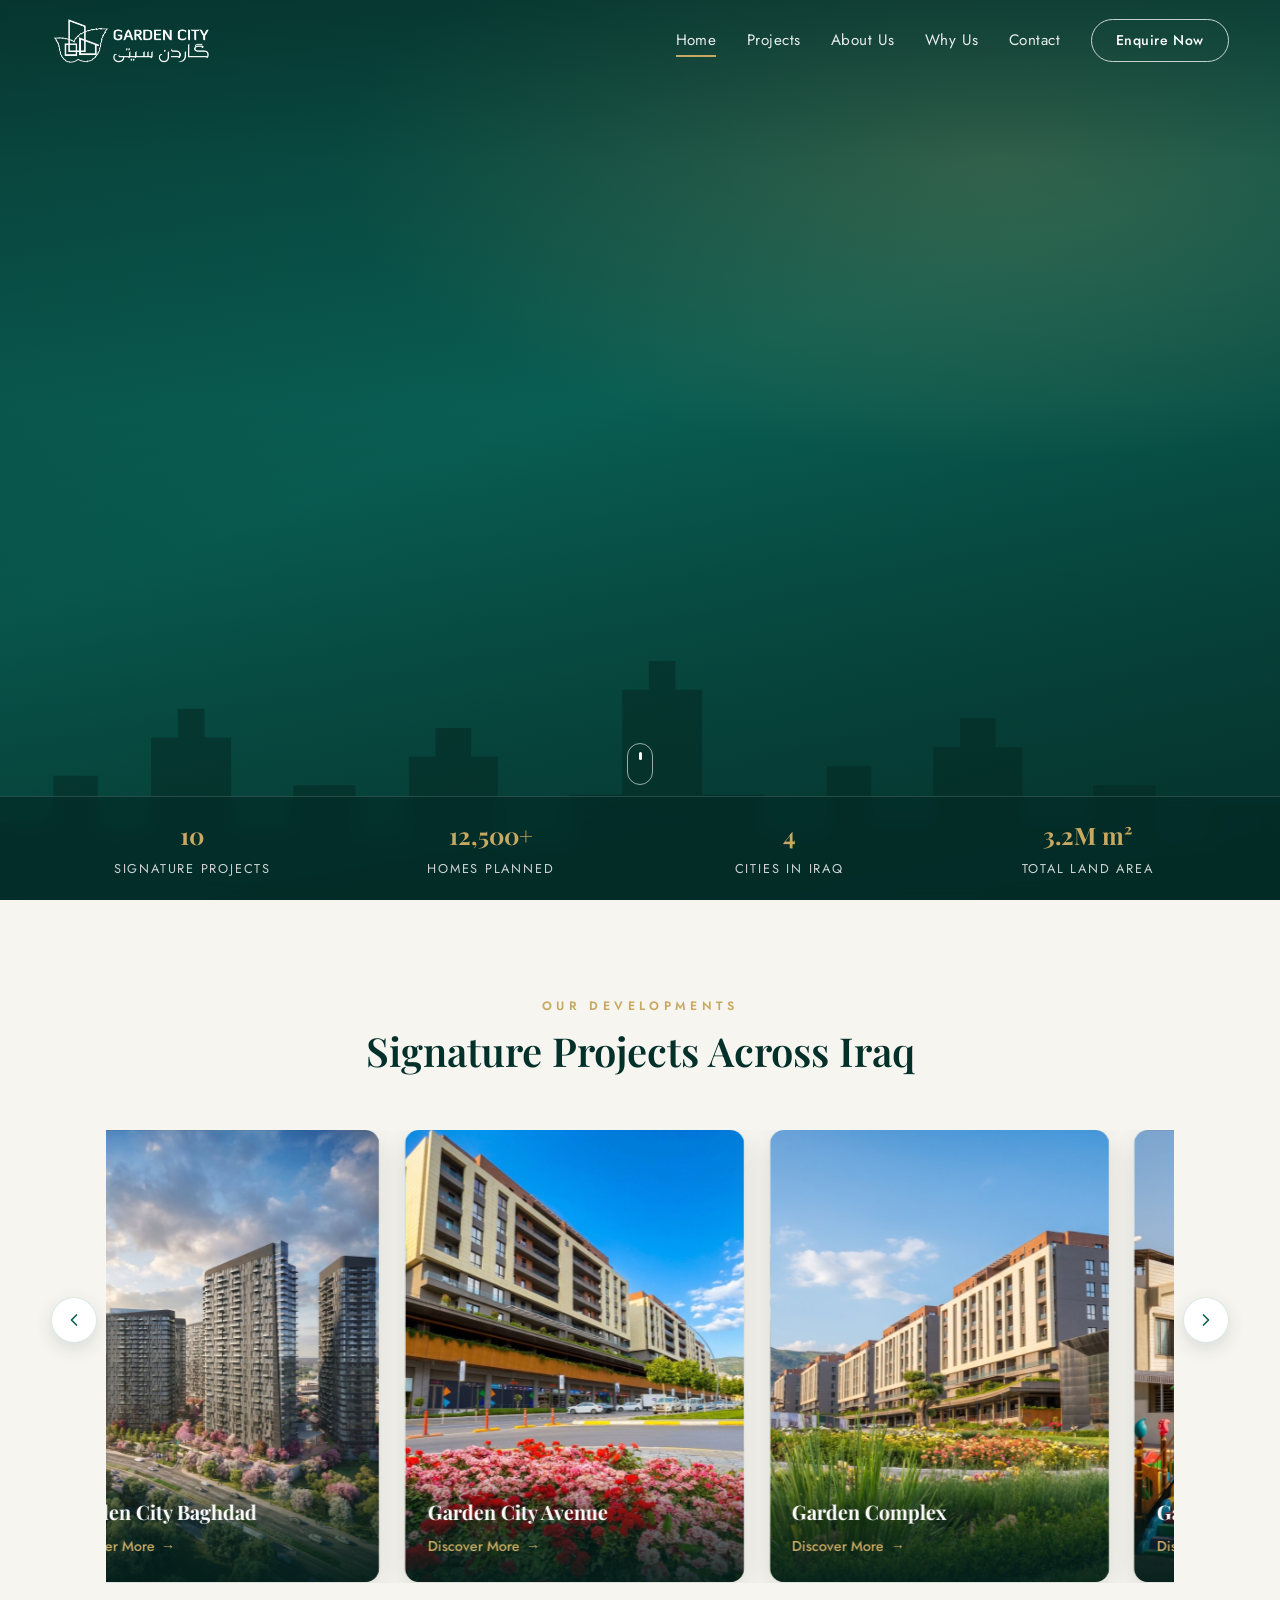
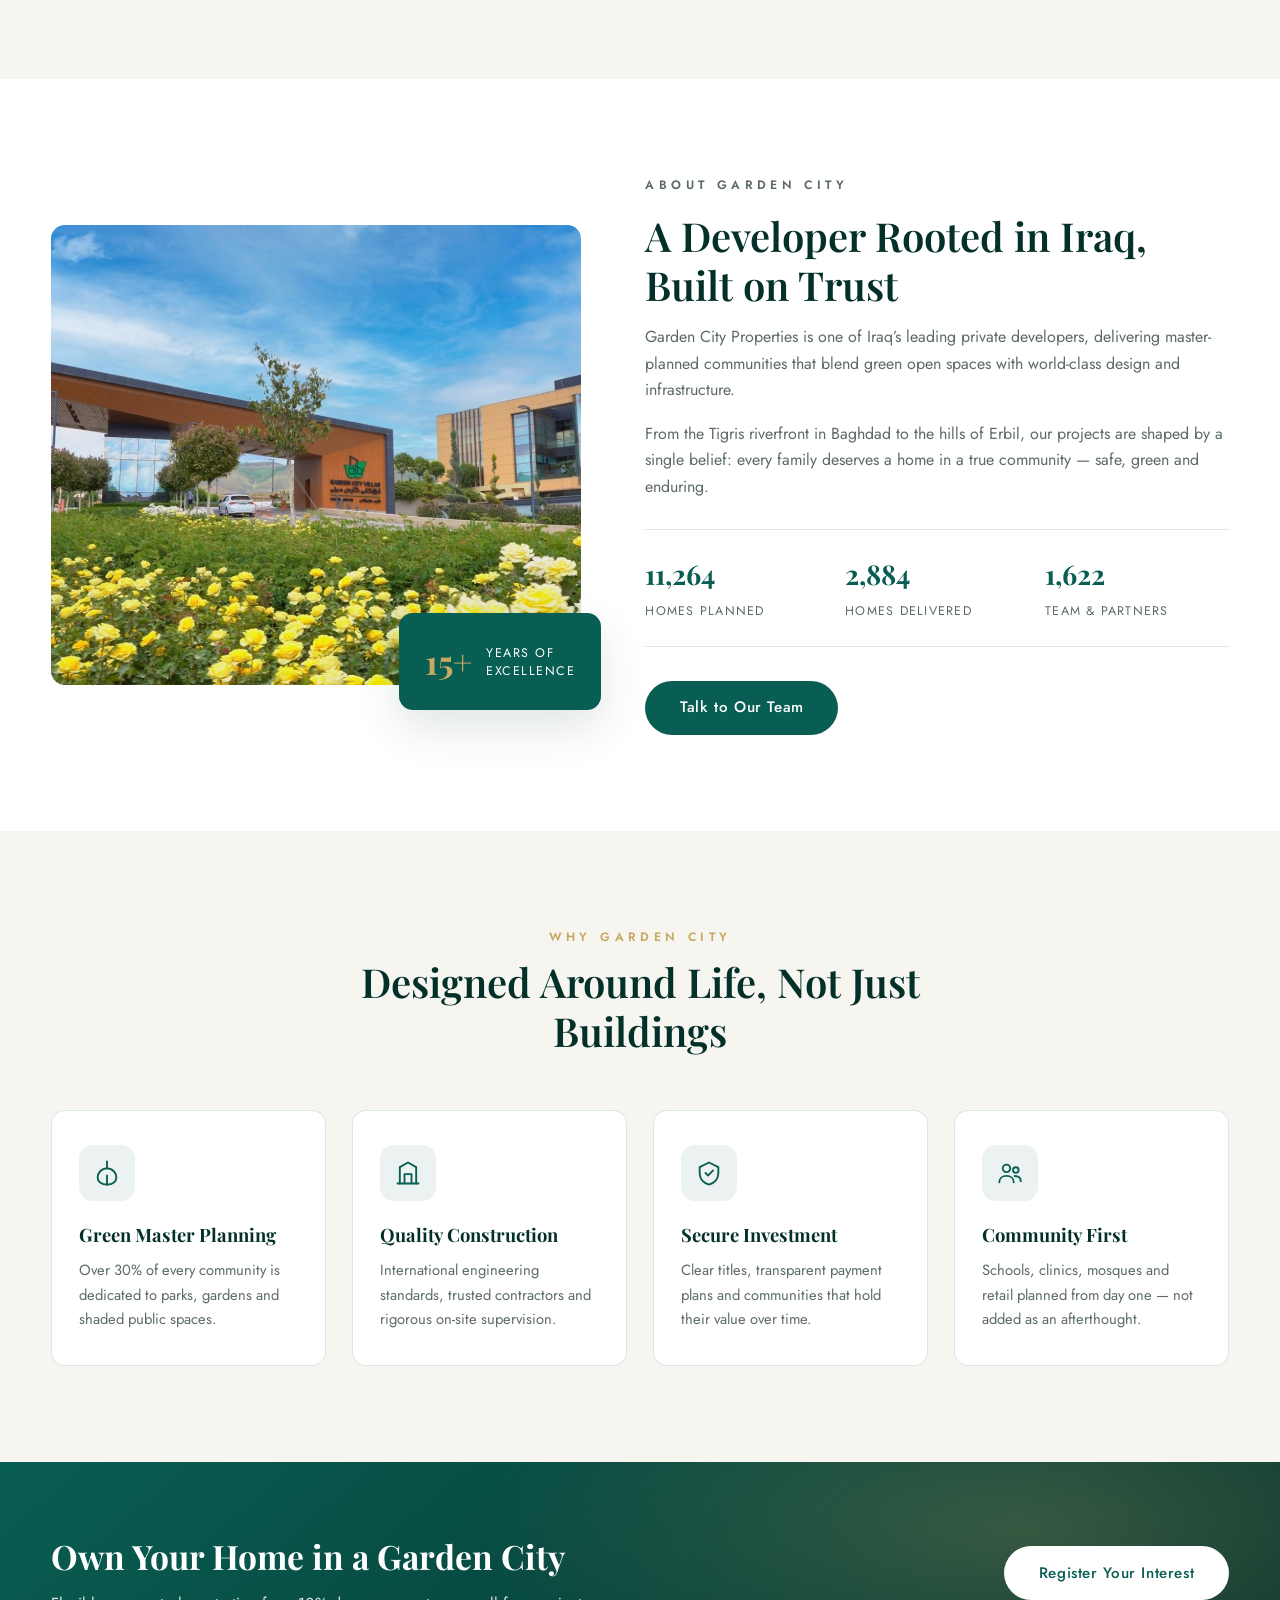
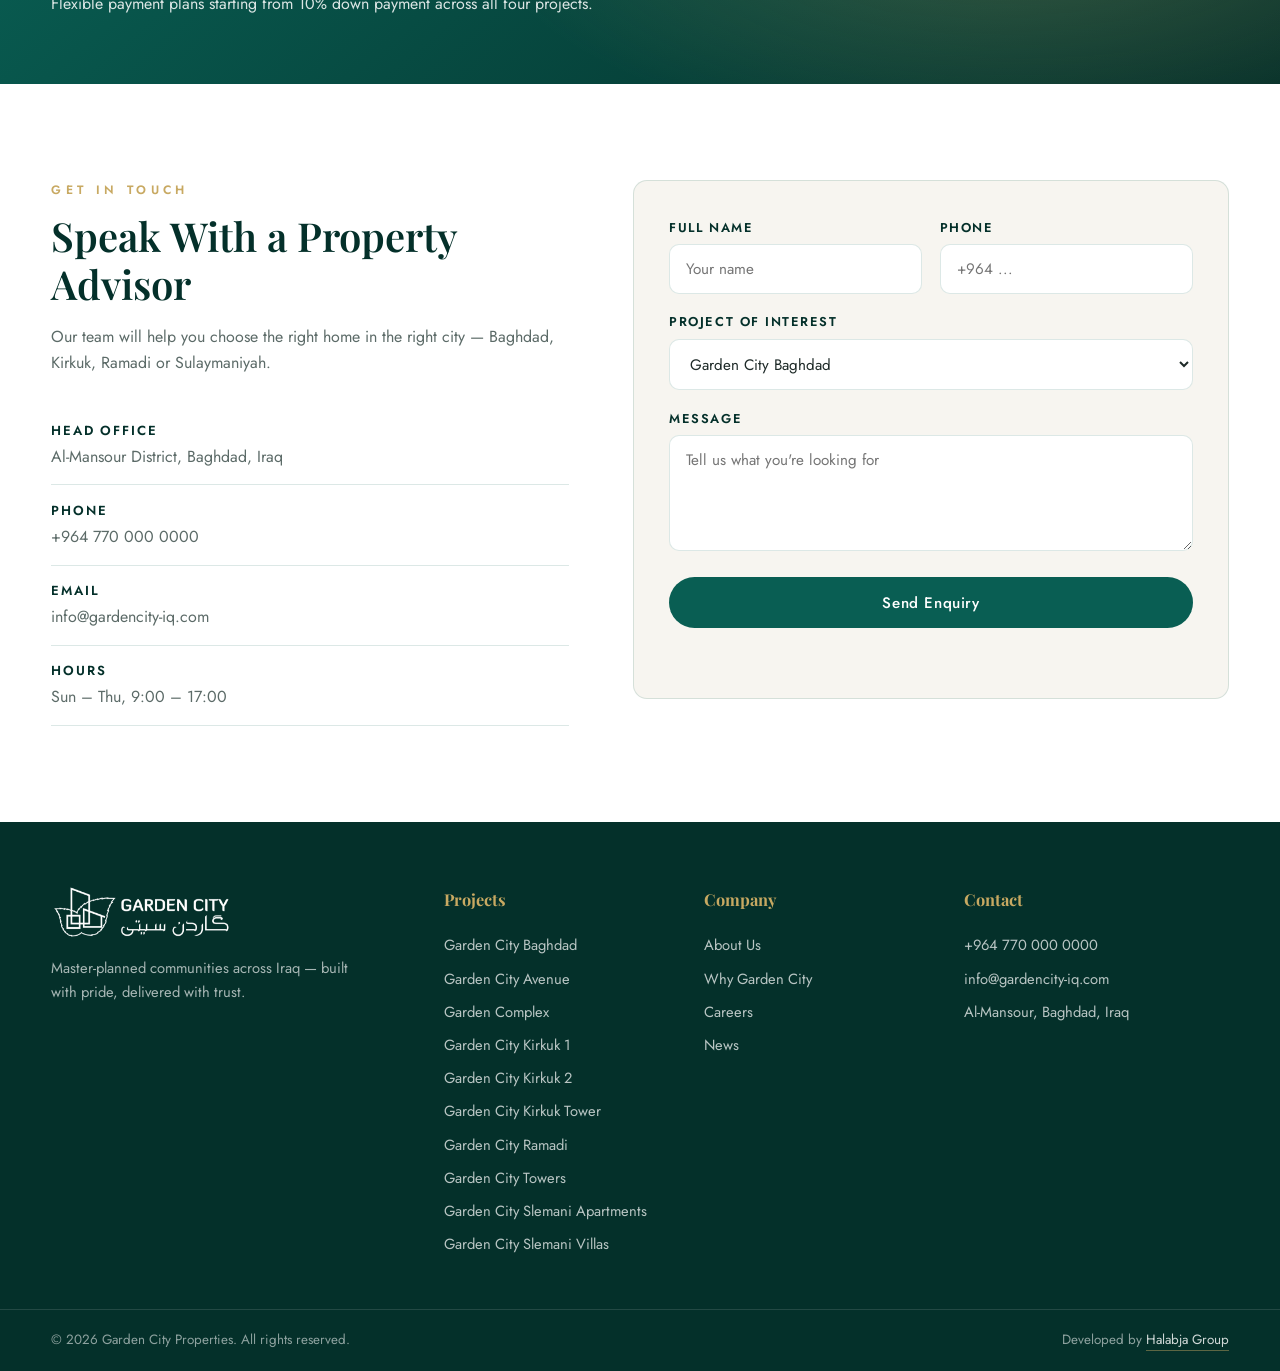
==== index.html @ 18925533 "Show image + name preview on hover over footer project links Co-Authored-By: Claude Sonnet 5 <norepl" ====
<!DOCTYPE html>
<html lang="en">
<head>
  <meta charset="UTF-8" />
  <meta name="viewport" content="width=device-width, initial-scale=1.0" />
  <title>Garden City Properties — Premium Real Estate in Iraq</title>
  <meta name="description" content="Garden City Properties develops landmark residential communities across Iraq — Baghdad, Erbil, Basra and Najaf." />
  <link rel="icon" type="image/png" href="images/favicon.png" />
  <link rel="apple-touch-icon" href="images/apple-touch-icon.png" />
  <link rel="preconnect" href="https://fonts.googleapis.com" />
  <link rel="preconnect" href="https://fonts.gstatic.com" crossorigin />
  <link href="https://fonts.googleapis.com/css2?family=Playfair+Display:wght@400;500;600;700&family=Jost:wght@300;400;500;600&display=swap" rel="stylesheet" />
  <link rel="stylesheet" href="css/style.css?v=12" />
</head>
<body>

  <!-- ===== Header ===== -->
  <header class="header" id="header">
    <div class="container header-inner">
      <a href="#home" class="logo" aria-label="Garden City Properties — home">
        <img src="images/logo-white.png" alt="Garden City Properties" class="logo-img logo-img-white" width="620" height="180" />
        <img src="images/logo-color.png" alt="" aria-hidden="true" class="logo-img logo-img-color" width="620" height="180" />
      </a>

      <nav class="nav" id="nav">
        <a href="#home" class="nav-link active">Home</a>
        <a href="#projects" class="nav-link">Projects</a>
        <a href="#about" class="nav-link">About Us</a>
        <a href="#why-us" class="nav-link">Why Us</a>
        <a href="#contact" class="nav-link">Contact</a>
        <a href="#contact" class="btn btn-outline nav-cta">Enquire Now</a>
      </nav>

      <button class="nav-toggle" id="navToggle" aria-label="Open menu" aria-expanded="false">
        <span></span><span></span><span></span>
      </button>
    </div>
  </header>

  <!-- ===== Hero ===== -->
  <section class="hero" id="home">
    <div class="hero-slides">
      <div class="hero-slide is-active" data-city="Baghdad"></div>
      <div class="hero-slide slide-2" data-city="Erbil"></div>
      <div class="hero-slide slide-3" data-city="Basra"></div>
    </div>
    <div class="hero-video" aria-hidden="true">
      <video autoplay muted loop playsinline preload="auto">
        <source src="video/hero.mp4" type="video/mp4" />
      </video>
    </div>
    <div class="hero-overlay"></div>

    <div class="hero-strip">
      <div class="container hero-strip-inner">
        <div class="strip-item"><strong>10</strong><span>Signature Projects</span></div>
        <div class="strip-item"><strong>12,500+</strong><span>Homes Planned</span></div>
        <div class="strip-item"><strong>4</strong><span>Cities in Iraq</span></div>
        <div class="strip-item"><strong>3.2M m²</strong><span>Total Land Area</span></div>
      </div>
    </div>

    <a href="#projects" class="hero-scroll" aria-label="Scroll down"><span></span></a>
  </section>

  <!-- ===== Projects ===== -->
  <section class="section projects" id="projects">
    <div class="container">
      <div class="section-head reveal">
        <p class="section-eyebrow">Our Developments</p>
        <h2 class="section-title">Signature Projects Across Iraq</h2>
      </div>

      <div class="carousel reveal" id="projectsCarousel">
        <button class="carousel-btn carousel-prev" id="carouselPrev" aria-label="Previous project">
          <svg viewBox="0 0 24 24" fill="none" stroke="currentColor" stroke-width="2" stroke-linecap="round" stroke-linejoin="round"><path d="M15 18 L9 12 L15 6"/></svg>
        </button>

        <div class="carousel-viewport">
          <div class="carousel-track" id="carouselTrack">

            <article class="project-card">
              <div class="project-media" style="background-image:url('images/projects/garden-city-baghdad.jpg')"></div>
              <div class="project-overlay">
                <h3 class="project-name">Garden City Baghdad</h3>
                <a href="#contact" class="project-link">Discover More <span aria-hidden="true">&rarr;</span></a>
              </div>
            </article>

            <article class="project-card">
              <div class="project-media" style="background-image:url('images/projects/garden-city-avenue.jpg')"></div>
              <div class="project-overlay">
                <h3 class="project-name">Garden City Avenue</h3>
                <a href="#contact" class="project-link">Discover More <span aria-hidden="true">&rarr;</span></a>
              </div>
            </article>

            <article class="project-card">
              <div class="project-media" style="background-image:url('images/projects/garden-complex.jpg')"></div>
              <div class="project-overlay">
                <h3 class="project-name">Garden Complex</h3>
                <a href="#contact" class="project-link">Discover More <span aria-hidden="true">&rarr;</span></a>
              </div>
            </article>

            <article class="project-card">
              <div class="project-media" style="background-image:url('images/projects/garden-city-kirkuk.jpg')"></div>
              <div class="project-overlay">
                <h3 class="project-name">Garden City Kirkuk 1</h3>
                <a href="#contact" class="project-link">Discover More <span aria-hidden="true">&rarr;</span></a>
              </div>
            </article>

            <article class="project-card">
              <div class="project-media" style="background-image:url('images/projects/garden-city-kirkuk-villas.jpg')"></div>
              <div class="project-overlay">
                <h3 class="project-name">Garden City Kirkuk 2</h3>
                <a href="#contact" class="project-link">Discover More <span aria-hidden="true">&rarr;</span></a>
              </div>
            </article>

            <article class="project-card">
              <div class="project-media" style="background-image:url('images/projects/garden-city-kirkuk-tower.jpg')"></div>
              <div class="project-overlay">
                <h3 class="project-name">Garden City Kirkuk Tower</h3>
                <a href="#contact" class="project-link">Discover More <span aria-hidden="true">&rarr;</span></a>
              </div>
            </article>

            <article class="project-card">
              <div class="project-media" style="background-image:url('images/projects/garden-city-ramadi.jpg')"></div>
              <div class="project-overlay">
                <h3 class="project-name">Garden City Ramadi</h3>
                <a href="#contact" class="project-link">Discover More <span aria-hidden="true">&rarr;</span></a>
              </div>
            </article>

            <article class="project-card">
              <div class="project-media" style="background-image:url('images/projects/garden-city-slemani-apartments.jpg')"></div>
              <div class="project-overlay">
                <h3 class="project-name">Garden City Slemani Apartments</h3>
                <a href="#contact" class="project-link">Discover More <span aria-hidden="true">&rarr;</span></a>
              </div>
            </article>

            <article class="project-card">
              <div class="project-media" style="background-image:url('images/projects/garden-city-towers.jpg')"></div>
              <div class="project-overlay">
                <h3 class="project-name">Garden City Towers</h3>
                <a href="#contact" class="project-link">Discover More <span aria-hidden="true">&rarr;</span></a>
              </div>
            </article>

            <article class="project-card">
              <div class="project-media" style="background-image:url('images/projects/garden-city-slemani-villas.jpg')"></div>
              <div class="project-overlay">
                <h3 class="project-name">Garden City Slemani Villas</h3>
                <a href="#contact" class="project-link">Discover More <span aria-hidden="true">&rarr;</span></a>
              </div>
            </article>

          </div>
        </div>

        <button class="carousel-btn carousel-next" id="carouselNext" aria-label="Next project">
          <svg viewBox="0 0 24 24" fill="none" stroke="currentColor" stroke-width="2" stroke-linecap="round" stroke-linejoin="round"><path d="M9 6 L15 12 L9 18"/></svg>
        </button>
      </div>
    </div>
  </section>

  <!-- ===== About ===== -->
  <section class="section about" id="about">
    <div class="container about-inner">
      <div class="about-media reveal">
        <div class="about-photo"></div>
        <div class="about-badge">
          <strong>15+</strong>
          <span>Years of<br />Excellence</span>
        </div>
      </div>
      <div class="about-content reveal">
        <p class="section-eyebrow">About Garden City</p>
        <h2 class="section-title">A Developer Rooted in Iraq, Built on Trust</h2>
        <p>Garden City Properties is one of Iraq&rsquo;s leading private developers, delivering master-planned communities that blend green open spaces with world-class design and infrastructure.</p>
        <p>From the Tigris riverfront in Baghdad to the hills of Erbil, our projects are shaped by a single belief: every family deserves a home in a true community — safe, green and enduring.</p>
        <div class="about-stats">
          <div class="stat"><strong data-count="12500">0</strong><span>Homes Planned</span></div>
          <div class="stat"><strong data-count="3200">0</strong><span>Homes Delivered</span></div>
          <div class="stat"><strong data-count="1800">0</strong><span>Team &amp; Partners</span></div>
        </div>
        <a href="#contact" class="btn btn-primary">Talk to Our Team</a>
      </div>
    </div>
  </section>

  <!-- ===== Why Us ===== -->
  <section class="section why" id="why-us">
    <div class="container">
      <div class="section-head reveal">
        <p class="section-eyebrow">Why Garden City</p>
        <h2 class="section-title">Designed Around Life, Not Just Buildings</h2>
      </div>
      <div class="why-grid">
        <div class="why-card reveal">
          <div class="why-icon">
            <svg viewBox="0 0 24 24" fill="none" stroke="currentColor" stroke-width="1.6" stroke-linecap="round" stroke-linejoin="round"><path d="M12 2 L12 8"/><path d="M12 8 C7 8 4 12 4 16 C4 19 7 22 12 22 C17 22 20 19 20 16 C20 12 17 8 12 8 Z"/><path d="M12 22 L12 14"/></svg>
          </div>
          <h3>Green Master Planning</h3>
          <p>Over 30% of every community is dedicated to parks, gardens and shaded public spaces.</p>
        </div>
        <div class="why-card reveal">
          <div class="why-icon">
            <svg viewBox="0 0 24 24" fill="none" stroke="currentColor" stroke-width="1.6" stroke-linecap="round" stroke-linejoin="round"><path d="M3 21 L21 21"/><path d="M5 21 V7 L12 3 L19 7 V21"/><path d="M9 21 V13 H15 V21"/></svg>
          </div>
          <h3>Quality Construction</h3>
          <p>International engineering standards, trusted contractors and rigorous on-site supervision.</p>
        </div>
        <div class="why-card reveal">
          <div class="why-icon">
            <svg viewBox="0 0 24 24" fill="none" stroke="currentColor" stroke-width="1.6" stroke-linecap="round" stroke-linejoin="round"><path d="M12 3 L20 7 V12 C20 17 16.5 20.5 12 22 C7.5 20.5 4 17 4 12 V7 Z"/><path d="M9 12 L11.2 14.2 L15.5 9.8"/></svg>
          </div>
          <h3>Secure Investment</h3>
          <p>Clear titles, transparent payment plans and communities that hold their value over time.</p>
        </div>
        <div class="why-card reveal">
          <div class="why-icon">
            <svg viewBox="0 0 24 24" fill="none" stroke="currentColor" stroke-width="1.6" stroke-linecap="round" stroke-linejoin="round"><circle cx="9" cy="8" r="3.2"/><path d="M2.8 20 C2.8 16.5 5.5 14.5 9 14.5 C12.5 14.5 15.2 16.5 15.2 20"/><circle cx="17" cy="9.5" r="2.4"/><path d="M16 14.6 C19.2 14.6 21.2 16.4 21.2 19"/></svg>
          </div>
          <h3>Community First</h3>
          <p>Schools, clinics, mosques and retail planned from day one — not added as an afterthought.</p>
        </div>
      </div>
    </div>
  </section>

  <!-- ===== CTA Banner ===== -->
  <section class="cta-banner">
    <div class="container cta-inner reveal">
      <div>
        <h2>Own Your Home in a Garden City</h2>
        <p>Flexible payment plans starting from 10% down payment across all four projects.</p>
      </div>
      <a href="#contact" class="btn btn-light">Register Your Interest</a>
    </div>
  </section>

  <!-- ===== Contact ===== -->
  <section class="section contact" id="contact">
    <div class="container contact-inner">
      <div class="contact-info reveal">
        <p class="section-eyebrow">Get in Touch</p>
        <h2 class="section-title">Speak With a Property Advisor</h2>
        <p class="section-sub">Our team will help you choose the right home in the right city — Baghdad, Kirkuk, Ramadi or Sulaymaniyah.</p>
        <ul class="contact-list">
          <li><strong>Head Office</strong>Al-Mansour District, Baghdad, Iraq</li>
          <li><strong>Phone</strong>+964 770 000 0000</li>
          <li><strong>Email</strong>info@gardencity-iq.com</li>
          <li><strong>Hours</strong>Sun – Thu, 9:00 – 17:00</li>
        </ul>
      </div>
      <form class="contact-form reveal" id="contactForm" novalidate>
        <div class="form-row">
          <div class="form-field">
            <label for="name">Full Name</label>
            <input type="text" id="name" name="name" placeholder="Your name" required />
          </div>
          <div class="form-field">
            <label for="phone">Phone</label>
            <input type="tel" id="phone" name="phone" placeholder="+964 ..." required />
          </div>
        </div>
        <div class="form-field">
          <label for="project">Project of Interest</label>
          <select id="project" name="project">
            <option>Garden City Baghdad</option>
            <option>Garden City Avenue</option>
            <option>Garden Complex</option>
            <option>Garden City Kirkuk 1</option>
            <option>Garden City Kirkuk 2</option>
            <option>Garden City Kirkuk Tower</option>
            <option>Garden City Ramadi</option>
            <option>Garden City Towers</option>
            <option>Garden City Slemani Apartments</option>
            <option>Garden City Slemani Villas</option>
          </select>
        </div>
        <div class="form-field">
          <label for="message">Message</label>
          <textarea id="message" name="message" rows="4" placeholder="Tell us what you're looking for"></textarea>
        </div>
        <button type="submit" class="btn btn-primary btn-block">Send Enquiry</button>
        <p class="form-note" id="formNote" role="status"></p>
      </form>
    </div>
  </section>

  <!-- ===== Footer ===== -->
  <footer class="footer">
    <div class="container footer-grid">
      <div class="footer-brand">
        <a href="#home" class="logo logo-light">
          <img src="images/logo-white.png" alt="Garden City Properties" class="logo-img" width="620" height="180" />
        </a>
        <p>Master-planned communities across Iraq — built with pride, delivered with trust.</p>
      </div>
      <div class="footer-col">
        <h4>Projects</h4>
        <a href="#projects" class="project-preview-link" data-preview-img="images/projects/garden-city-baghdad.jpg">Garden City Baghdad</a>
        <a href="#projects" class="project-preview-link" data-preview-img="images/projects/garden-city-avenue.jpg">Garden City Avenue</a>
        <a href="#projects" class="project-preview-link" data-preview-img="images/projects/garden-complex.jpg">Garden Complex</a>
        <a href="#projects" class="project-preview-link" data-preview-img="images/projects/garden-city-kirkuk.jpg">Garden City Kirkuk 1</a>
        <a href="#projects" class="project-preview-link" data-preview-img="images/projects/garden-city-kirkuk-villas.jpg">Garden City Kirkuk 2</a>
        <a href="#projects" class="project-preview-link" data-preview-img="images/projects/garden-city-kirkuk-tower.jpg">Garden City Kirkuk Tower</a>
        <a href="#projects" class="project-preview-link" data-preview-img="images/projects/garden-city-ramadi.jpg">Garden City Ramadi</a>
        <a href="#projects" class="project-preview-link" data-preview-img="images/projects/garden-city-towers.jpg">Garden City Towers</a>
        <a href="#projects" class="project-preview-link" data-preview-img="images/projects/garden-city-slemani-apartments.jpg">Garden City Slemani Apartments</a>
        <a href="#projects" class="project-preview-link" data-preview-img="images/projects/garden-city-slemani-villas.jpg">Garden City Slemani Villas</a>
      </div>
      <div class="footer-col">
        <h4>Company</h4>
        <a href="#about">About Us</a>
        <a href="#why-us">Why Garden City</a>
        <a href="#contact">Careers</a>
        <a href="#contact">News</a>
      </div>
      <div class="footer-col">
        <h4>Contact</h4>
        <a href="tel:+9647700000000">+964 770 000 0000</a>
        <a href="mailto:info@gardencity-iq.com">info@gardencity-iq.com</a>
        <span>Al-Mansour, Baghdad, Iraq</span>
      </div>
    </div>
    <div class="footer-bottom">
      <div class="container footer-bottom-inner">
        <span>&copy; 2026 Garden City Properties. All rights reserved.</span>
        <span class="footer-credit">Developed by <a href="https://www.halabjagroup.com" target="_blank" rel="noopener">Halabja Group</a></span>
      </div>
    </div>
  </footer>

  <div class="project-preview" id="projectPreview" aria-hidden="true">
    <img id="projectPreviewImg" src="" alt="" />
    <span id="projectPreviewName"></span>
  </div>

  <script src="js/main.js?v=4"></script>
</body>
</html>
---- css/style.css ----
/* =========================================================
   Garden City Properties — style.css
   Palette: teal rgb(9, 94, 83) on off-white
   ========================================================= */

:root {
  --teal: rgb(9, 94, 83);
  --teal-dark: rgb(6, 68, 60);
  --teal-deeper: rgb(4, 48, 42);
  --teal-soft: rgba(9, 94, 83, 0.08);
  --gold: #c8a962;
  --offwhite: #f7f5f0;
  --white: #ffffff;
  --ink: #1e2a28;
  --muted: #5c6b68;
  --line: rgba(9, 94, 83, 0.14);
  --shadow: 0 18px 45px rgba(4, 48, 42, 0.12);
  --radius: 14px;
  --font-display: "Playfair Display", Georgia, serif;
  --font-body: "Jost", "Segoe UI", sans-serif;
}

* { margin: 0; padding: 0; box-sizing: border-box; }

html { scroll-behavior: smooth; }

body {
  font-family: var(--font-body);
  background: var(--offwhite);
  color: var(--ink);
  line-height: 1.65;
  font-size: 16px;
  -webkit-font-smoothing: antialiased;
}

img, svg { display: block; }
a { text-decoration: none; color: inherit; }
ul { list-style: none; }

.container {
  width: min(1180px, 92%);
  margin-inline: auto;
}

/* ---------- Buttons ---------- */
.btn {
  display: inline-block;
  padding: 0.85rem 2.1rem;
  border-radius: 999px;
  font-weight: 500;
  font-size: 0.95rem;
  letter-spacing: 0.04em;
  transition: all 0.3s ease;
  border: 1.5px solid transparent;
  cursor: pointer;
  font-family: var(--font-body);
}
.btn-primary {
  background: var(--teal);
  color: var(--white);
}
.btn-primary:hover {
  background: var(--teal-dark);
  transform: translateY(-2px);
  box-shadow: 0 10px 24px rgba(9, 94, 83, 0.3);
}
.btn-ghost {
  border-color: rgba(255, 255, 255, 0.7);
  color: var(--white);
}
.btn-ghost:hover { background: rgba(255, 255, 255, 0.14); }
.btn-outline {
  border-color: var(--teal);
  color: var(--teal);
}
.btn-outline:hover { background: var(--teal); color: var(--white); }
.btn-light {
  background: var(--white);
  color: var(--teal);
}
.btn-light:hover { transform: translateY(-2px); box-shadow: 0 10px 24px rgba(0,0,0,0.2); }
.btn-block { width: 100%; }

/* ---------- Header ---------- */
.header {
  position: fixed;
  inset: 0 0 auto 0;
  z-index: 100;
  padding: 1.1rem 0;
  transition: background 0.35s ease, box-shadow 0.35s ease, padding 0.35s ease;
}
.header.is-scrolled {
  background: rgba(247, 245, 240, 0.96);
  backdrop-filter: blur(10px);
  box-shadow: 0 4px 24px rgba(4, 48, 42, 0.1);
  padding: 0.65rem 0;
}
.header-inner {
  display: flex;
  align-items: center;
  justify-content: space-between;
  gap: 2rem;
}

/* Two logo lockups: white over dark backgrounds, colour over light ones */
.logo {
  display: block;
  position: relative;
  line-height: 0;
  flex-shrink: 0;
}
.logo-img {
  height: 46px;
  width: auto;
  transition: opacity 0.35s ease;
}
.header .logo-img-color {
  position: absolute;
  top: 0;
  left: 0;
  opacity: 0;
}
.header.is-scrolled .logo-img-white { opacity: 0; }
.header.is-scrolled .logo-img-color { opacity: 1; }

.nav {
  display: flex;
  align-items: center;
  gap: 1.9rem;
}
.nav-link {
  color: rgba(255, 255, 255, 0.9);
  font-size: 0.95rem;
  font-weight: 400;
  letter-spacing: 0.03em;
  position: relative;
  padding: 0.25rem 0;
  transition: color 0.3s ease;
}
.nav-link::after {
  content: "";
  position: absolute;
  left: 0; bottom: 0;
  width: 0; height: 2px;
  background: var(--gold);
  transition: width 0.3s ease;
}
.nav-link:hover::after, .nav-link.active::after { width: 100%; }
.header.is-scrolled .nav-link { color: var(--ink); }
.header.is-scrolled .nav-link:hover, .header.is-scrolled .nav-link.active { color: var(--teal); }

.nav-cta { padding: 0.55rem 1.5rem; font-size: 0.88rem; }
.header:not(.is-scrolled) .nav-cta {
  border-color: rgba(255, 255, 255, 0.75);
  color: var(--white);
}
.header:not(.is-scrolled) .nav-cta:hover { background: var(--white); color: var(--teal); }

.nav-toggle {
  display: none;
  flex-direction: column;
  gap: 5px;
  background: none;
  border: 0;
  cursor: pointer;
  padding: 6px;
  z-index: 110;
}
.nav-toggle span {
  width: 26px; height: 2px;
  background: var(--white);
  transition: all 0.3s ease;
}
.header.is-scrolled .nav-toggle span,
.nav-toggle.is-open span { background: var(--teal); }
.nav-toggle.is-open span:nth-child(1) { transform: translateY(7px) rotate(45deg); }
.nav-toggle.is-open span:nth-child(2) { opacity: 0; }
.nav-toggle.is-open span:nth-child(3) { transform: translateY(-7px) rotate(-45deg); }

/* ---------- Hero ---------- */
.hero {
  position: relative;
  min-height: 100vh;
  display: flex;
  align-items: center;
  overflow: hidden;
  color: var(--white);
}
.hero-slides { position: absolute; inset: 0; }
.hero-slide {
  position: absolute;
  inset: 0;
  opacity: 0;
  transition: opacity 1.4s ease;
  background:
    radial-gradient(1100px 500px at 78% 18%, rgba(200, 169, 98, 0.28), transparent 60%),
    linear-gradient(160deg, rgb(10, 72, 64) 0%, rgb(9, 94, 83) 45%, rgb(5, 54, 47) 100%);
}
.hero-slide.slide-2 {
  background:
    radial-gradient(1100px 500px at 22% 20%, rgba(200, 169, 98, 0.24), transparent 60%),
    linear-gradient(200deg, rgb(7, 82, 72) 0%, rgb(11, 100, 88) 50%, rgb(4, 48, 42) 100%);
}
.hero-slide.slide-3 {
  background:
    radial-gradient(1100px 520px at 55% 10%, rgba(200, 169, 98, 0.2), transparent 62%),
    linear-gradient(140deg, rgb(5, 60, 53) 0%, rgb(9, 94, 83) 55%, rgb(7, 66, 58) 100%);
}
.hero-slide.is-active { opacity: 1; }

/* skyline silhouette */
.hero-slide::after {
  content: "";
  position: absolute;
  inset: auto 0 0 0;
  height: 34vh;
  background-image: url("data:image/svg+xml,%3Csvg xmlns='http://www.w3.org/2000/svg' viewBox='0 0 1440 320' preserveAspectRatio='none'%3E%3Cpath fill='rgba(4,40,35,0.55)' d='M0 320 L0 240 L60 240 L60 190 L110 190 L110 250 L170 250 L170 150 L200 150 L200 120 L230 120 L230 150 L260 150 L260 250 L330 250 L330 200 L400 200 L400 260 L460 260 L460 170 L490 170 L490 140 L530 140 L530 170 L560 170 L560 260 L640 260 L640 210 L700 210 L700 100 L730 100 L730 70 L760 70 L760 100 L790 100 L790 210 L860 210 L860 250 L930 250 L930 180 L980 180 L980 240 L1050 240 L1050 160 L1080 160 L1080 130 L1120 130 L1120 160 L1150 160 L1150 240 L1230 240 L1230 200 L1300 200 L1300 260 L1360 260 L1360 220 L1440 220 L1440 320 Z'/%3E%3C/svg%3E");
  background-size: cover;
  background-position: bottom;
}
/* video background — native <video>, cropped to cover the hero */
.hero-video {
  position: absolute;
  inset: 0;
  overflow: hidden;
  pointer-events: none;
}
.hero-video video {
  position: absolute;
  inset: 0;
  width: 100%;
  height: 100%;
  object-fit: cover;
}

.hero-overlay {
  position: absolute;
  inset: 0;
  background: linear-gradient(to bottom, rgba(4, 40, 35, 0.58) 0%, rgba(4, 40, 35, 0.22) 18%, rgba(4, 40, 35, 0) 45%, rgba(4, 40, 35, 0.4) 100%);
}

.hero-strip {
  position: absolute;
  left: 0; right: 0; bottom: 0;
  z-index: 3;
  background: rgba(4, 44, 39, 0.72);
  backdrop-filter: blur(8px);
  border-top: 1px solid rgba(255, 255, 255, 0.14);
}
.hero-strip-inner {
  display: grid;
  grid-template-columns: repeat(4, 1fr);
  padding: 1.15rem 0;
  gap: 1rem;
}
.strip-item { text-align: center; }
.strip-item strong {
  display: block;
  font-family: var(--font-display);
  font-size: 1.5rem;
  color: var(--gold);
}
.strip-item span {
  font-size: 0.8rem;
  text-transform: uppercase;
  letter-spacing: 0.14em;
  color: rgba(255, 255, 255, 0.8);
}

.hero-scroll {
  position: absolute;
  bottom: 7.2rem;
  left: 50%;
  transform: translateX(-50%);
  z-index: 3;
  width: 26px; height: 42px;
  border: 1.5px solid rgba(255, 255, 255, 0.6);
  border-radius: 999px;
  display: flex;
  justify-content: center;
  padding-top: 8px;
}
.hero-scroll span {
  width: 3px; height: 8px;
  background: var(--white);
  border-radius: 3px;
  animation: scrollHint 1.8s infinite;
}
@keyframes scrollHint {
  0% { transform: translateY(0); opacity: 1; }
  70% { transform: translateY(12px); opacity: 0; }
  100% { opacity: 0; }
}

/* ---------- Sections ---------- */
.section { padding: 6rem 0; }

.section-head {
  text-align: center;
  max-width: 640px;
  margin: 0 auto 3.4rem;
}
.section-eyebrow {
  text-transform: uppercase;
  letter-spacing: 0.36em;
  font-size: 0.76rem;
  font-weight: 600;
  color: var(--gold);
  margin-bottom: 0.7rem;
}
.section-title {
  font-family: var(--font-display);
  font-size: clamp(1.7rem, 3.4vw, 2.5rem);
  font-weight: 600;
  color: var(--teal-deeper);
  line-height: 1.22;
  margin-bottom: 0.9rem;
}
.section-sub { color: var(--muted); }

/* ---------- Projects carousel ---------- */
.carousel {
  position: relative;
  padding: 0 3.4rem;
}
.carousel-viewport { overflow: hidden; }
.carousel-track {
  display: flex;
  gap: 1.6rem;
  will-change: transform; /* moved by JS marquee loop, no CSS transition */
}

.carousel-btn {
  position: absolute;
  top: 42%;
  transform: translateY(-50%);
  z-index: 5;
  width: 46px; height: 46px;
  border-radius: 50%;
  border: 1.5px solid var(--line);
  background: var(--white);
  color: var(--teal);
  display: grid;
  place-items: center;
  cursor: pointer;
  box-shadow: 0 6px 18px rgba(4, 48, 42, 0.12);
  transition: background 0.25s ease, color 0.25s ease, transform 0.25s ease;
}
.carousel-btn:hover {
  background: var(--teal);
  color: var(--white);
  transform: translateY(-50%) scale(1.06);
}
.carousel-btn svg { width: 20px; height: 20px; }
.carousel-prev { left: 0; }
.carousel-next { right: 0; }

.project-card {
  flex: 0 0 calc((100% - 3.2rem) / 3); /* 3 per view, 2 gaps of 1.6rem */
  position: relative;
  aspect-ratio: 3 / 4;
  border-radius: var(--radius);
  overflow: hidden;
  box-shadow: 0 8px 28px rgba(4, 48, 42, 0.14);
  transition: transform 0.35s ease, box-shadow 0.35s ease;
}
.project-card:hover {
  transform: translateY(-6px);
  box-shadow: var(--shadow);
}
.project-media {
  position: absolute;
  inset: 0;
  background-size: cover;
  background-position: center;
  transition: transform 0.7s ease;
}
.project-card:hover .project-media { transform: scale(1.07); }

.project-overlay {
  position: absolute;
  inset: auto 0 0 0;
  padding: 1.7rem 1.4rem 1.4rem;
  background: linear-gradient(to top, rgba(4, 32, 28, 0.92) 0%, rgba(4, 32, 28, 0.55) 55%, rgba(4, 32, 28, 0) 100%);
}
.project-name {
  font-family: var(--font-display);
  font-size: 1.25rem;
  line-height: 1.25;
  color: var(--white);
  margin-bottom: 0.6rem;
}
.project-link {
  color: var(--gold);
  font-weight: 500;
  font-size: 0.9rem;
  display: inline-flex;
  align-items: center;
  gap: 0.4rem;
  transition: gap 0.25s ease;
}
.project-link:hover { gap: 0.75rem; }

/* ---------- About ---------- */
.about { background: var(--white); }
.about-inner {
  display: grid;
  grid-template-columns: 1fr 1.1fr;
  gap: 4rem;
  align-items: center;
}
.about-media { position: relative; }
.about-photo {
  border-radius: var(--radius);
  height: 460px;
  background-image: url("../images/about-garden-city-villas.jpg");
  background-size: cover;
  background-position: center;
  position: relative;
  overflow: hidden;
}
.about-badge {
  position: absolute;
  bottom: -1.6rem;
  right: -1.2rem;
  background: var(--teal);
  color: var(--white);
  border-radius: var(--radius);
  padding: 1.3rem 1.6rem;
  display: flex;
  align-items: center;
  gap: 0.9rem;
  box-shadow: var(--shadow);
}
.about-badge strong {
  font-family: var(--font-display);
  font-size: 2.1rem;
  color: var(--gold);
}
.about-badge span {
  font-size: 0.78rem;
  text-transform: uppercase;
  letter-spacing: 0.12em;
  line-height: 1.45;
}
.about-content .section-title { text-align: left; }
.about-content > p { color: var(--muted); margin-bottom: 1.1rem; }
.about-content .section-eyebrow { text-align: left; }
.about-stats {
  display: grid;
  grid-template-columns: repeat(3, 1fr);
  gap: 1rem;
  margin: 1.8rem 0 2.1rem;
  padding: 1.4rem 0;
  border-top: 1px solid var(--line);
  border-bottom: 1px solid var(--line);
}
.stat strong {
  display: block;
  font-family: var(--font-display);
  font-size: 1.7rem;
  color: var(--teal);
}
.stat span {
  font-size: 0.78rem;
  text-transform: uppercase;
  letter-spacing: 0.1em;
  color: var(--muted);
}

/* ---------- Why Us ---------- */
.why-grid {
  display: grid;
  grid-template-columns: repeat(4, 1fr);
  gap: 1.6rem;
}
.why-card {
  background: var(--white);
  border: 1px solid var(--line);
  border-radius: var(--radius);
  padding: 2.1rem 1.7rem;
  transition: transform 0.3s ease, box-shadow 0.3s ease, border-color 0.3s ease;
}
.why-card:hover {
  transform: translateY(-5px);
  box-shadow: var(--shadow);
  border-color: transparent;
}
.why-icon {
  width: 56px; height: 56px;
  border-radius: 14px;
  background: var(--teal-soft);
  color: var(--teal);
  display: grid;
  place-items: center;
  margin-bottom: 1.2rem;
}
.why-icon svg { width: 28px; height: 28px; }
.why-card h3 {
  font-family: var(--font-display);
  font-size: 1.15rem;
  color: var(--teal-deeper);
  margin-bottom: 0.5rem;
}
.why-card p { color: var(--muted); font-size: 0.92rem; }

/* ---------- CTA banner ---------- */
.cta-banner {
  background:
    radial-gradient(900px 360px at 80% 30%, rgba(200, 169, 98, 0.25), transparent 60%),
    linear-gradient(140deg, var(--teal) 0%, var(--teal-deeper) 100%);
  color: var(--white);
  padding: 4.2rem 0;
}
.cta-inner {
  display: flex;
  align-items: center;
  justify-content: space-between;
  gap: 2rem;
  flex-wrap: wrap;
}
.cta-inner h2 {
  font-family: var(--font-display);
  font-size: clamp(1.5rem, 3vw, 2.1rem);
  margin-bottom: 0.4rem;
}
.cta-inner p { color: rgba(255, 255, 255, 0.85); }

/* ---------- Contact ---------- */
.contact { background: var(--white); }
.contact-inner {
  display: grid;
  grid-template-columns: 1fr 1.15fr;
  gap: 4rem;
  align-items: start;
}
.contact-info .section-title,
.contact-info .section-eyebrow { text-align: left; }
.contact-list { margin-top: 1.8rem; }
.contact-list li {
  padding: 0.9rem 0;
  border-bottom: 1px solid var(--line);
  color: var(--muted);
}
.contact-list strong {
  display: block;
  color: var(--teal-deeper);
  font-weight: 600;
  font-size: 0.82rem;
  text-transform: uppercase;
  letter-spacing: 0.14em;
  margin-bottom: 0.15rem;
}

.contact-form {
  background: var(--offwhite);
  border: 1px solid var(--line);
  border-radius: var(--radius);
  padding: 2.2rem;
}
.form-row {
  display: grid;
  grid-template-columns: 1fr 1fr;
  gap: 1.1rem;
}
.form-field { margin-bottom: 1.1rem; }
.form-field label {
  display: block;
  font-size: 0.8rem;
  font-weight: 600;
  text-transform: uppercase;
  letter-spacing: 0.12em;
  color: var(--teal-deeper);
  margin-bottom: 0.4rem;
}
.form-field input,
.form-field select,
.form-field textarea {
  width: 100%;
  padding: 0.8rem 1rem;
  border: 1.5px solid var(--line);
  border-radius: 10px;
  background: var(--white);
  font-family: var(--font-body);
  font-size: 0.95rem;
  color: var(--ink);
  transition: border-color 0.25s ease, box-shadow 0.25s ease;
}
.form-field input:focus,
.form-field select:focus,
.form-field textarea:focus {
  outline: none;
  border-color: var(--teal);
  box-shadow: 0 0 0 3px rgba(9, 94, 83, 0.14);
}
textarea { resize: vertical; }
.form-note {
  margin-top: 0.9rem;
  text-align: center;
  font-size: 0.9rem;
  color: var(--teal);
  min-height: 1.4em;
}

/* ---------- Footer ---------- */
.footer {
  background: var(--teal-deeper);
  color: rgba(255, 255, 255, 0.82);
}
.footer-grid {
  display: grid;
  grid-template-columns: 1.6fr 1fr 1fr 1.2fr;
  gap: 2.5rem;
  padding: 4rem 0 3rem;
}
.footer-brand p {
  margin-top: 1.1rem;
  font-size: 0.92rem;
  max-width: 300px;
  color: rgba(255, 255, 255, 0.65);
}
.logo-light .logo-img { height: 52px; }
.footer-col h4 {
  font-family: var(--font-display);
  color: var(--gold);
  font-size: 1.02rem;
  margin-bottom: 1rem;
}
.footer-col a, .footer-col span {
  display: block;
  font-size: 0.92rem;
  padding: 0.28rem 0;
  color: rgba(255, 255, 255, 0.72);
  transition: color 0.25s ease;
}
.footer-col a:hover { color: var(--gold); }
.footer-bottom {
  border-top: 1px solid rgba(255, 255, 255, 0.12);
  padding: 1.2rem 0;
}
.footer-bottom-inner {
  display: flex;
  justify-content: space-between;
  flex-wrap: wrap;
  gap: 0.5rem;
  font-size: 0.84rem;
  color: rgba(255, 255, 255, 0.55);
}
.footer-credit a {
  color: rgba(255, 255, 255, 0.82);
  border-bottom: 1px solid rgba(200, 169, 98, 0.45);
  padding-bottom: 1px;
  transition: color 0.25s ease, border-color 0.25s ease;
}
.footer-credit a:hover {
  color: var(--gold);
  border-bottom-color: var(--gold);
}

/* Floating image preview shown on hover over a footer project link */
.project-preview {
  position: fixed;
  top: 0;
  left: 0;
  z-index: 300;
  width: 180px;
  background: var(--white);
  border-radius: 10px;
  overflow: hidden;
  box-shadow: 0 16px 36px rgba(0, 0, 0, 0.32);
  opacity: 0;
  transform: translateY(8px) scale(0.97);
  transition: opacity 0.18s ease, transform 0.18s ease;
  pointer-events: none;
}
.project-preview.is-visible {
  opacity: 1;
  transform: translateY(0) scale(1);
}
.project-preview img {
  display: block;
  width: 100%;
  height: 120px;
  object-fit: cover;
}
.project-preview span {
  display: block;
  padding: 0.55rem 0.75rem;
  font-family: var(--font-display);
  font-size: 0.85rem;
  font-weight: 600;
  color: var(--teal-deeper);
  line-height: 1.3;
}

/* ---------- Reveal animation ---------- */
.reveal {
  opacity: 0;
  transform: translateY(26px);
  transition: opacity 0.7s ease, transform 0.7s ease;
}
.reveal.is-visible {
  opacity: 1;
  transform: none;
}

/* =========================================================
   Responsive
   ========================================================= */
@media (max-width: 1100px) {
  .project-card { flex-basis: calc((100% - 1.6rem) / 2); } /* 2 per view */
}

@media (max-width: 1024px) {
  .why-grid { grid-template-columns: repeat(2, 1fr); }
  .about-inner, .contact-inner { grid-template-columns: 1fr; gap: 3rem; }
  .about-photo { height: 380px; }
  .about-badge { right: 1rem; }
}

@media (max-width: 860px) {
  .nav {
    position: fixed;
    inset: 0 0 0 auto;
    width: min(320px, 82vw);
    background: var(--offwhite);
    flex-direction: column;
    align-items: flex-start;
    justify-content: center;
    gap: 1.6rem;
    padding: 2.5rem;
    transform: translateX(100%);
    transition: transform 0.35s ease;
    box-shadow: -18px 0 50px rgba(4, 48, 42, 0.18);
    z-index: 105;
  }
  .nav.is-open { transform: translateX(0); }
  .nav-link, .header.is-scrolled .nav-link { color: var(--ink); font-size: 1.1rem; }
  .nav .nav-cta,
  .header:not(.is-scrolled) .nav .nav-cta { border-color: var(--teal); color: var(--teal); }
  .nav .nav-cta:hover,
  .header:not(.is-scrolled) .nav .nav-cta:hover { background: var(--teal); color: var(--white); }
  .nav-toggle { display: flex; }
  .logo-img { height: 38px; }
  .logo-light .logo-img { height: 44px; }

  .hero-strip-inner { grid-template-columns: repeat(2, 1fr); gap: 0.8rem; padding: 1rem 0; }
  .hero-scroll { display: none; }
  .footer-grid { grid-template-columns: 1fr 1fr; gap: 2rem; }
}

@media (max-width: 700px) {
  .project-card { flex-basis: 100%; } /* 1 per view */
  .carousel { padding: 0; }
  .carousel-btn { top: 120px; width: 40px; height: 40px; }
  .carousel-prev { left: 0.6rem; }
  .carousel-next { right: 0.6rem; }
}

@media (max-width: 560px) {
  .section { padding: 4.2rem 0; }
  .form-row { grid-template-columns: 1fr; gap: 0; }
  .why-grid { grid-template-columns: 1fr; }
  .about-stats { grid-template-columns: 1fr 1fr; }
  .footer-grid { grid-template-columns: 1fr; }
  .cta-inner { flex-direction: column; align-items: flex-start; }
  .strip-item strong { font-size: 1.2rem; }
  .strip-item span { font-size: 0.68rem; }
  .about-badge { padding: 1rem 1.2rem; bottom: -1.2rem; }
  .contact-form { padding: 1.5rem; }
}
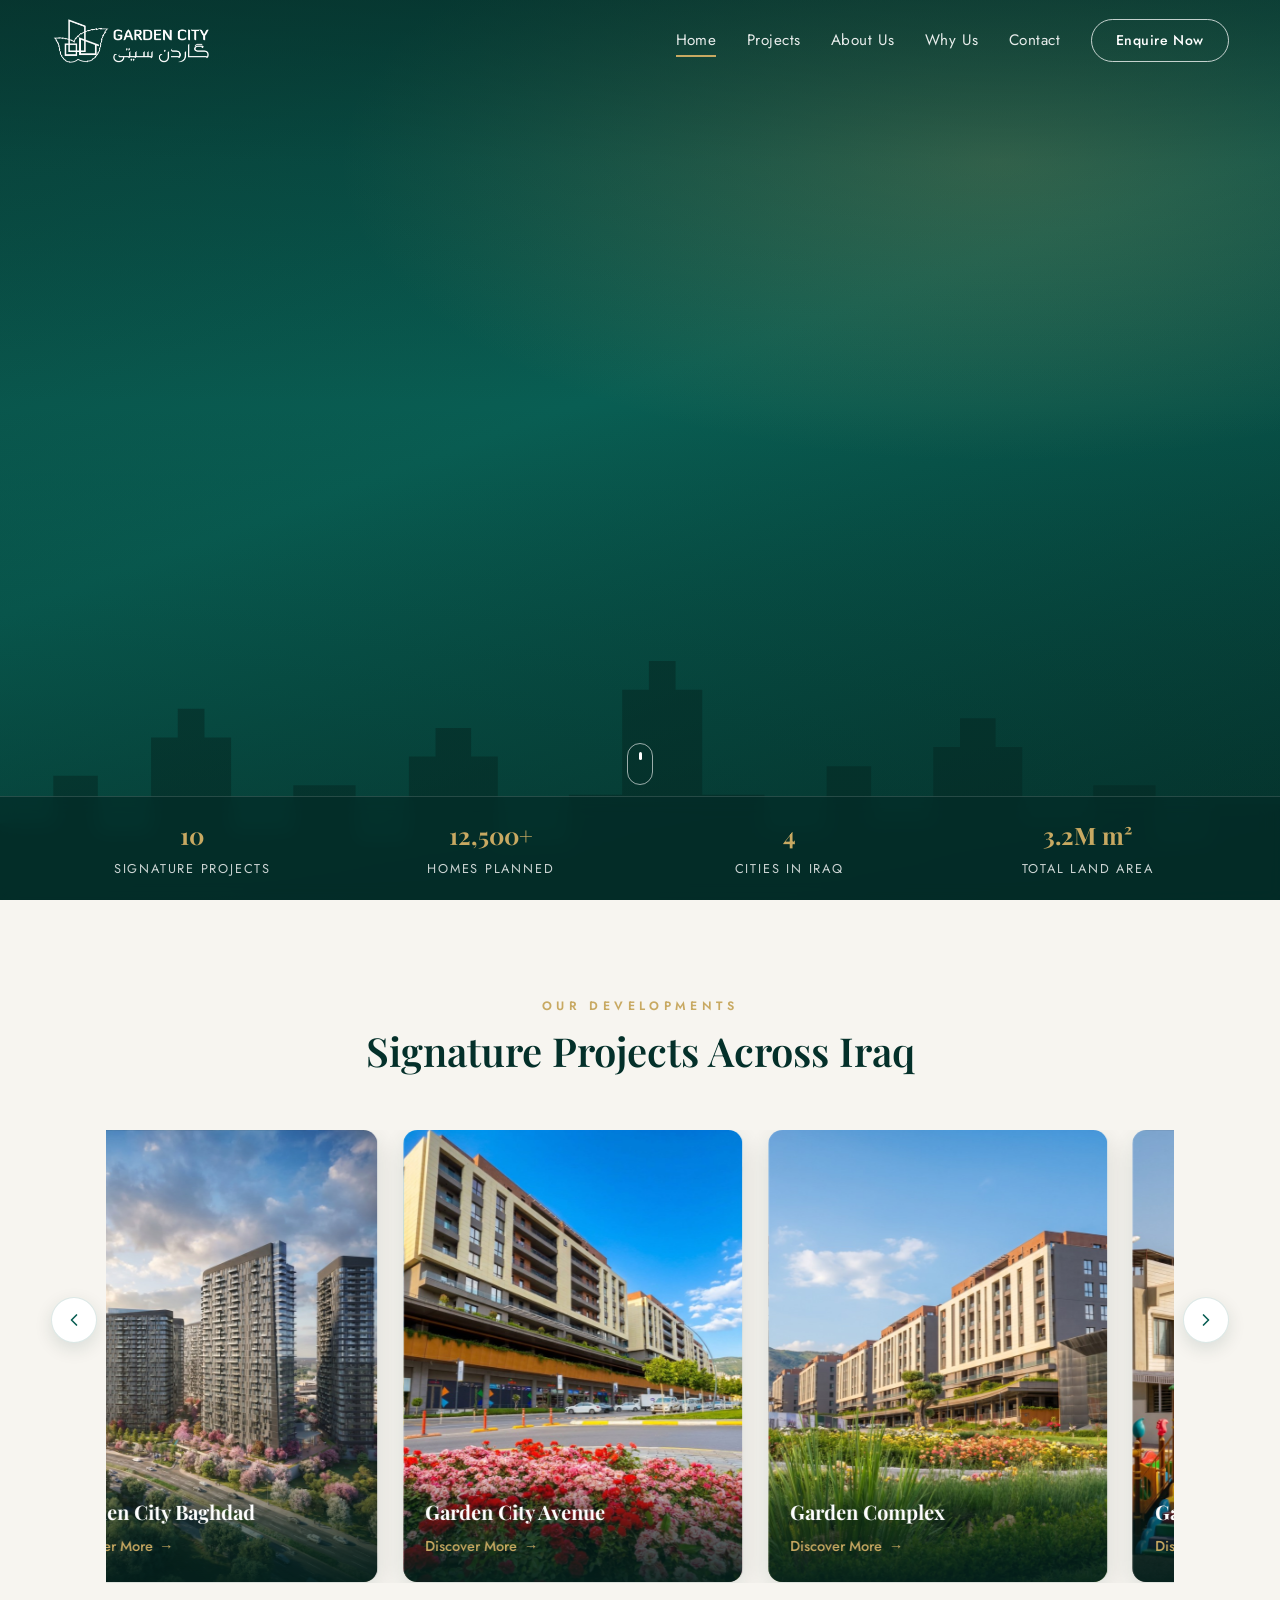
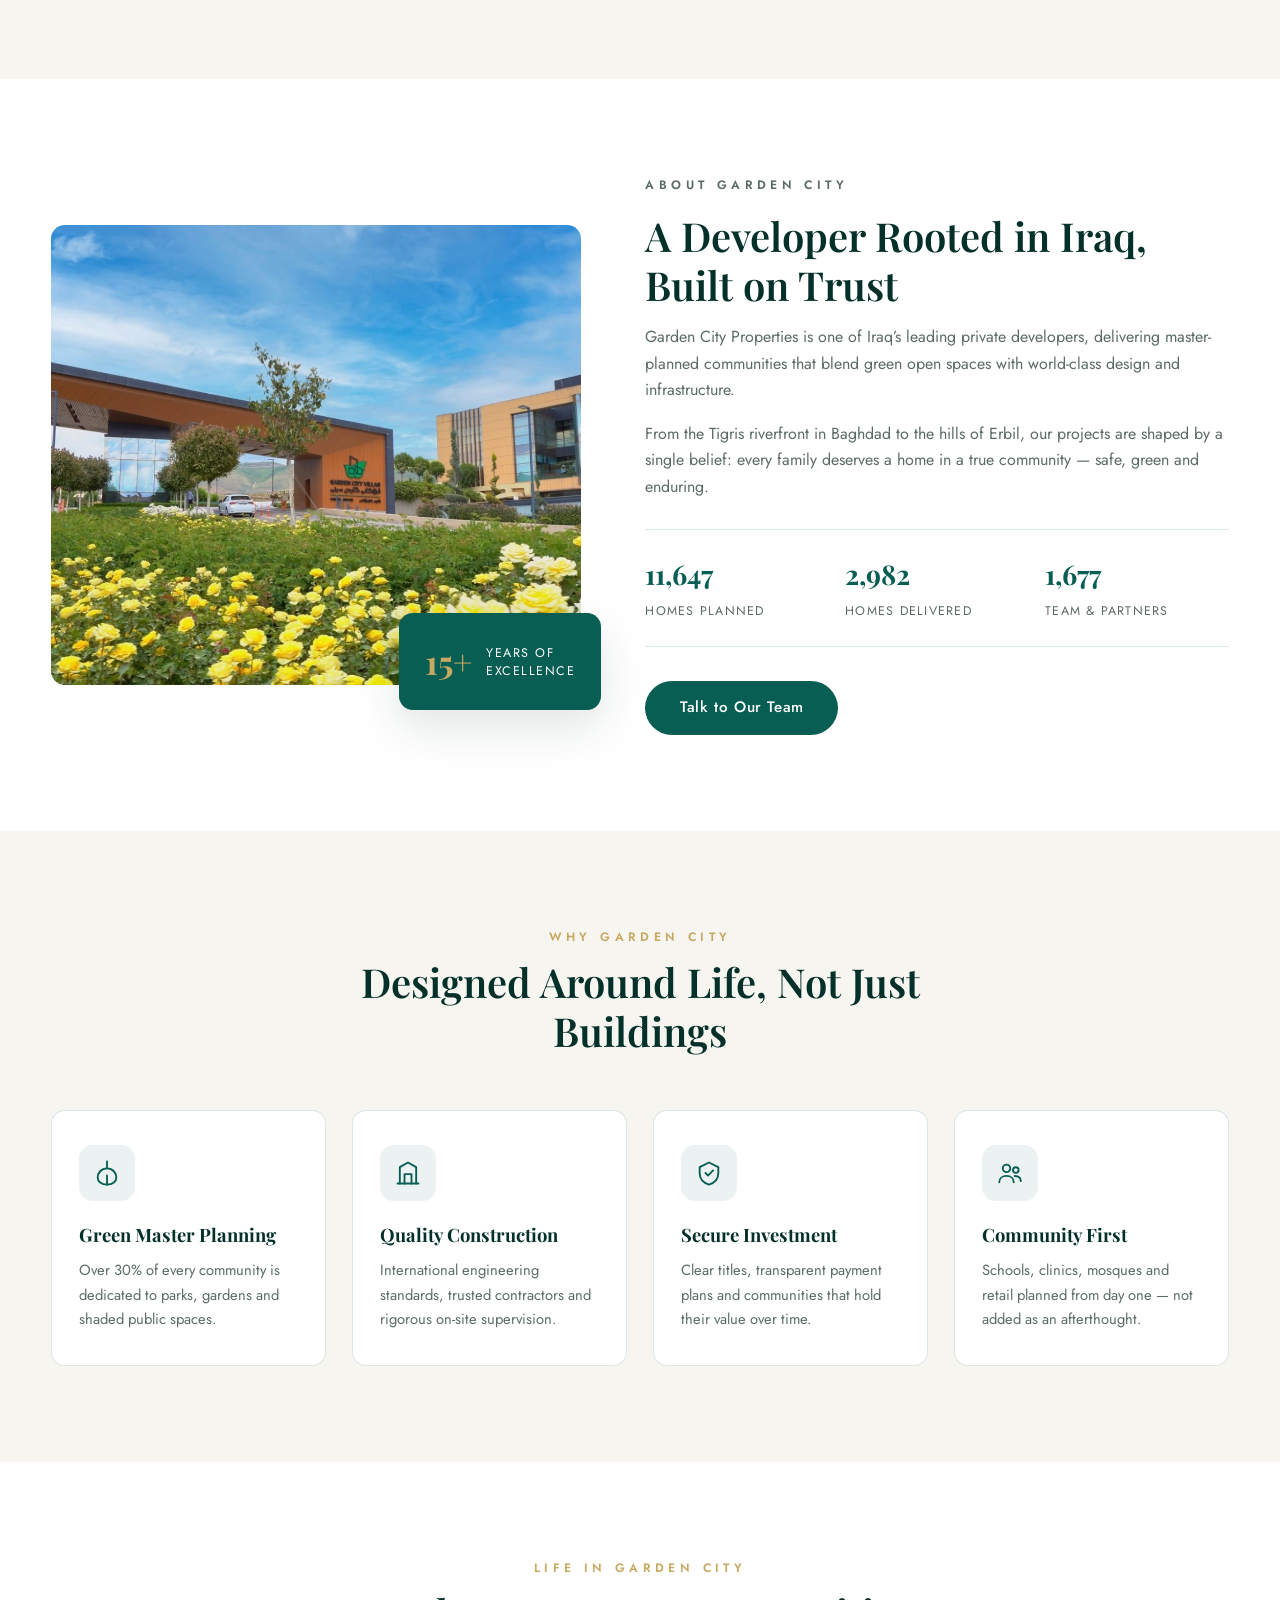
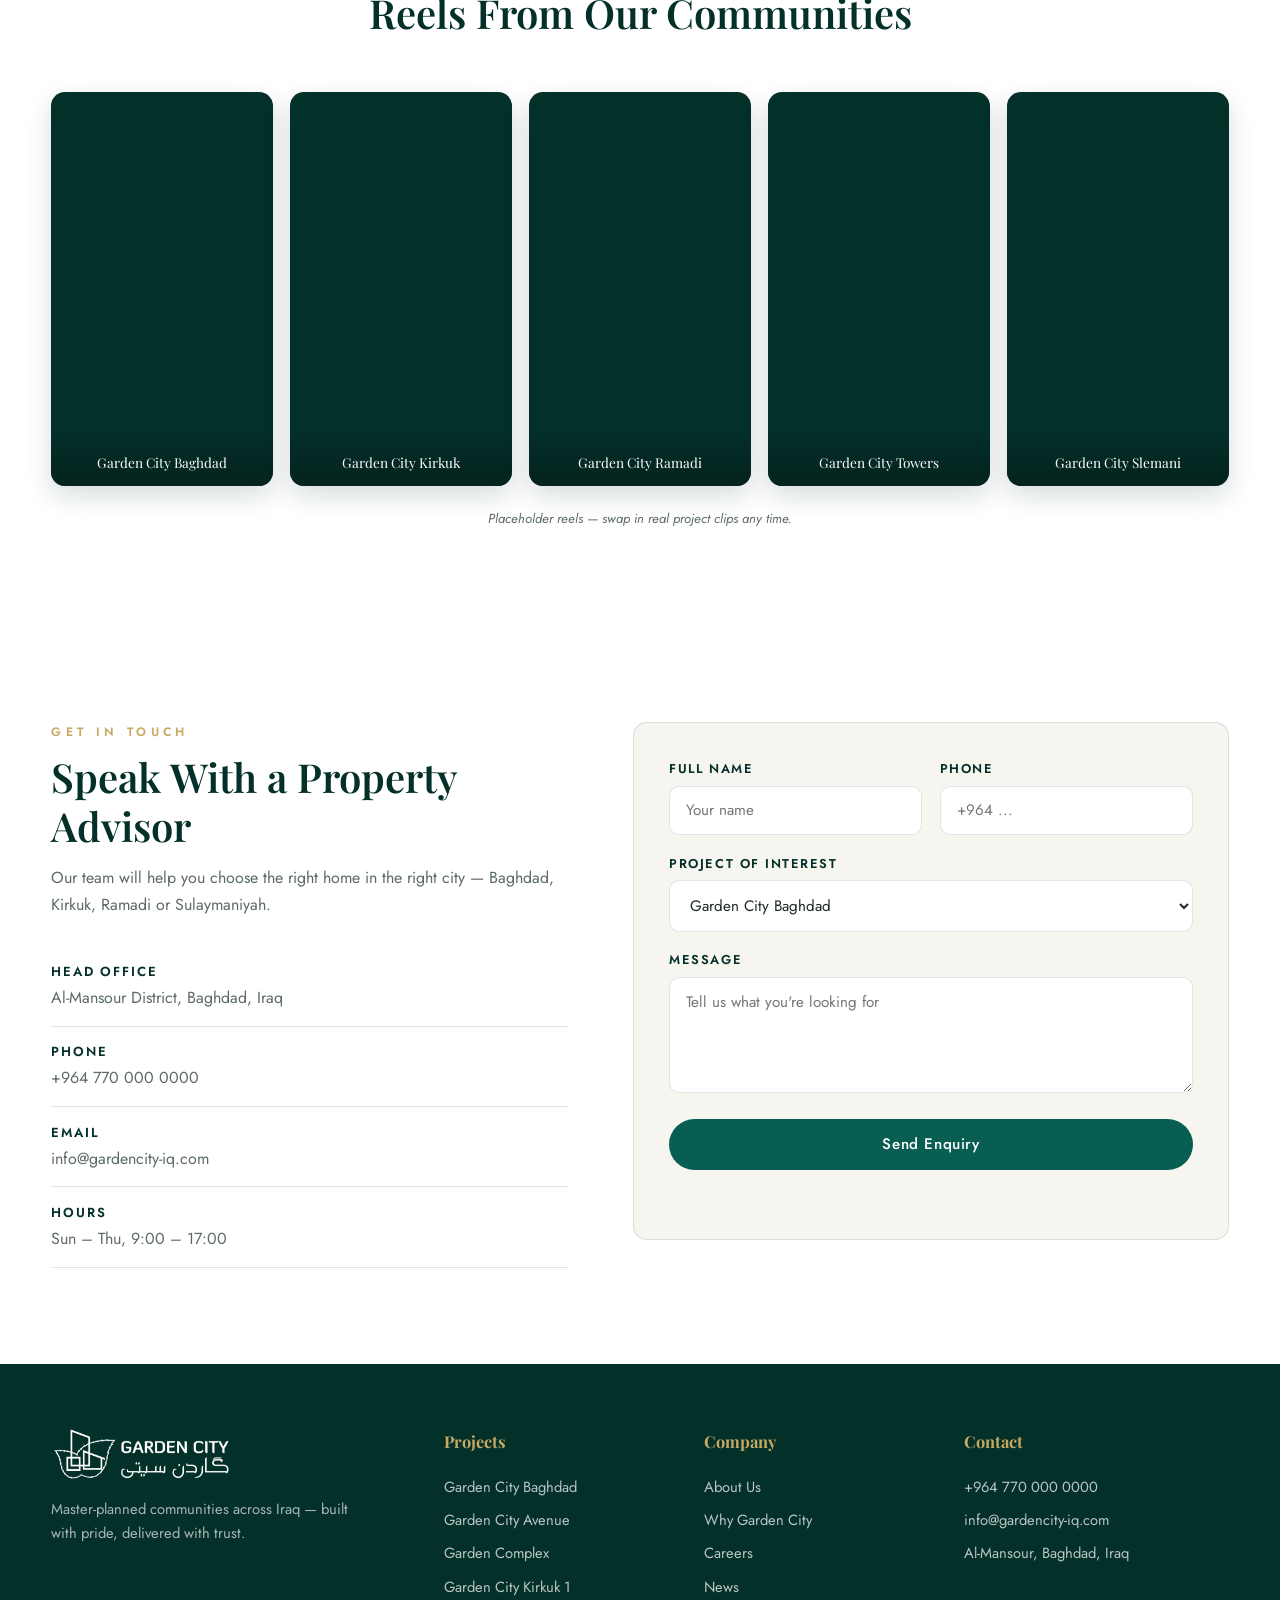
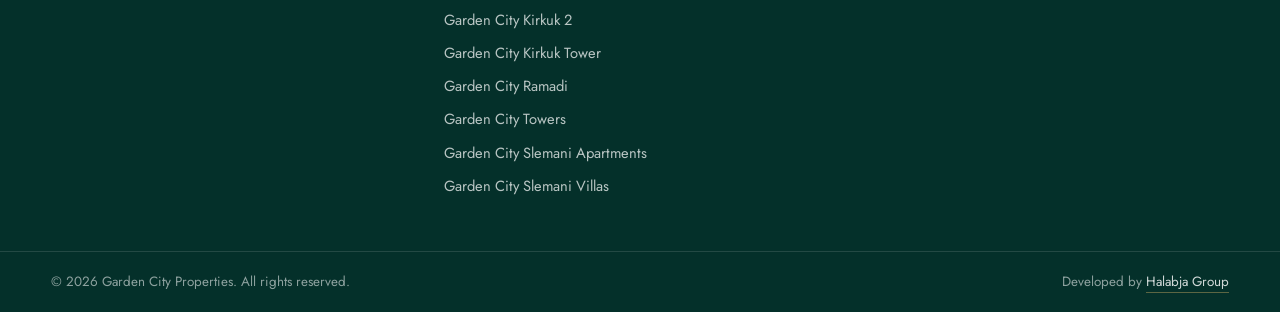
==== commit f119c187: "Replace CTA banner with 5-tile autoplay reels section (dummy content) Co-Authored-By: Claude Sonnet " ====
--- a/index.html
+++ b/index.html
@@ -10,7 +10,7 @@
   <link rel="preconnect" href="https://fonts.googleapis.com" />
   <link rel="preconnect" href="https://fonts.gstatic.com" crossorigin />
   <link href="https://fonts.googleapis.com/css2?family=Playfair+Display:wght@400;500;600;700&family=Jost:wght@300;400;500;600&display=swap" rel="stylesheet" />
-  <link rel="stylesheet" href="css/style.css?v=12" />
+  <link rel="stylesheet" href="css/style.css?v=13" />
 </head>
 <body>
 
@@ -234,14 +234,36 @@
     </div>
   </section>
 
-  <!-- ===== CTA Banner ===== -->
-  <section class="cta-banner">
-    <div class="container cta-inner reveal">
-      <div>
-        <h2>Own Your Home in a Garden City</h2>
-        <p>Flexible payment plans starting from 10% down payment across all four projects.</p>
-      </div>
-      <a href="#contact" class="btn btn-light">Register Your Interest</a>
+  <!-- ===== Reels ===== -->
+  <section class="section reels">
+    <div class="container">
+      <div class="section-head reveal">
+        <p class="section-eyebrow">Life in Garden City</p>
+        <h2 class="section-title">Reels From Our Communities</h2>
+      </div>
+      <div class="reels-grid reveal">
+        <div class="reel-card">
+          <video autoplay muted loop playsinline preload="metadata"><source src="video/hero.mp4" type="video/mp4" /></video>
+          <span class="reel-caption">Garden City Baghdad</span>
+        </div>
+        <div class="reel-card">
+          <video autoplay muted loop playsinline preload="metadata" class="reel-video-b"><source src="video/hero.mp4" type="video/mp4" /></video>
+          <span class="reel-caption">Garden City Kirkuk</span>
+        </div>
+        <div class="reel-card">
+          <video autoplay muted loop playsinline preload="metadata" class="reel-video-c"><source src="video/hero.mp4" type="video/mp4" /></video>
+          <span class="reel-caption">Garden City Ramadi</span>
+        </div>
+        <div class="reel-card">
+          <video autoplay muted loop playsinline preload="metadata" class="reel-video-d"><source src="video/hero.mp4" type="video/mp4" /></video>
+          <span class="reel-caption">Garden City Towers</span>
+        </div>
+        <div class="reel-card">
+          <video autoplay muted loop playsinline preload="metadata" class="reel-video-e"><source src="video/hero.mp4" type="video/mp4" /></video>
+          <span class="reel-caption">Garden City Slemani</span>
+        </div>
+      </div>
+      <p class="reels-note">Placeholder reels — swap in real project clips any time.</p>
     </div>
   </section>
 
--- a/css/style.css
+++ b/css/style.css
@@ -504,27 +504,56 @@
 }
 .why-card p { color: var(--muted); font-size: 0.92rem; }
 
-/* ---------- CTA banner ---------- */
-.cta-banner {
-  background:
-    radial-gradient(900px 360px at 80% 30%, rgba(200, 169, 98, 0.25), transparent 60%),
-    linear-gradient(140deg, var(--teal) 0%, var(--teal-deeper) 100%);
+/* ---------- Reels ---------- */
+.reels { background: var(--white); }
+.reels-grid {
+  display: grid;
+  grid-template-columns: repeat(5, 1fr);
+  gap: 1.1rem;
+}
+.reel-card {
+  position: relative;
+  aspect-ratio: 9 / 16;
+  border-radius: var(--radius);
+  overflow: hidden;
+  background: var(--teal-deeper);
+  box-shadow: 0 10px 26px rgba(4, 48, 42, 0.16);
+  transition: transform 0.35s ease, box-shadow 0.35s ease;
+}
+.reel-card:hover {
+  transform: translateY(-5px);
+  box-shadow: var(--shadow);
+}
+.reel-card video {
+  position: absolute;
+  inset: 0;
+  width: 100%;
+  height: 100%;
+  object-fit: cover;
+}
+/* Dummy reels all share one source video — vary the crop per tile so they don't look identical */
+.reel-video-b { object-position: 30% 50%; }
+.reel-video-c { object-position: 70% 40%; }
+.reel-video-d { object-position: 50% 70%; }
+.reel-video-e { object-position: 20% 30%; }
+
+.reel-caption {
+  position: absolute;
+  inset: auto 0 0 0;
+  padding: 1.4rem 0.8rem 0.8rem;
+  background: linear-gradient(to top, rgba(4, 32, 28, 0.85) 0%, rgba(4, 32, 28, 0) 100%);
   color: var(--white);
-  padding: 4.2rem 0;
-}
-.cta-inner {
-  display: flex;
-  align-items: center;
-  justify-content: space-between;
-  gap: 2rem;
-  flex-wrap: wrap;
-}
-.cta-inner h2 {
   font-family: var(--font-display);
-  font-size: clamp(1.5rem, 3vw, 2.1rem);
-  margin-bottom: 0.4rem;
-}
-.cta-inner p { color: rgba(255, 255, 255, 0.85); }
+  font-size: 0.85rem;
+  text-align: center;
+}
+.reels-note {
+  text-align: center;
+  margin-top: 1.4rem;
+  font-size: 0.82rem;
+  color: var(--muted);
+  font-style: italic;
+}
 
 /* ---------- Contact ---------- */
 .contact { background: var(--white); }
@@ -716,6 +745,7 @@
   .about-inner, .contact-inner { grid-template-columns: 1fr; gap: 3rem; }
   .about-photo { height: 380px; }
   .about-badge { right: 1rem; }
+  .reels-grid { grid-template-columns: repeat(3, 1fr); }
 }
 
 @media (max-width: 860px) {
@@ -755,6 +785,7 @@
   .carousel-btn { top: 120px; width: 40px; height: 40px; }
   .carousel-prev { left: 0.6rem; }
   .carousel-next { right: 0.6rem; }
+  .reels-grid { grid-template-columns: repeat(2, 1fr); }
 }
 
 @media (max-width: 560px) {
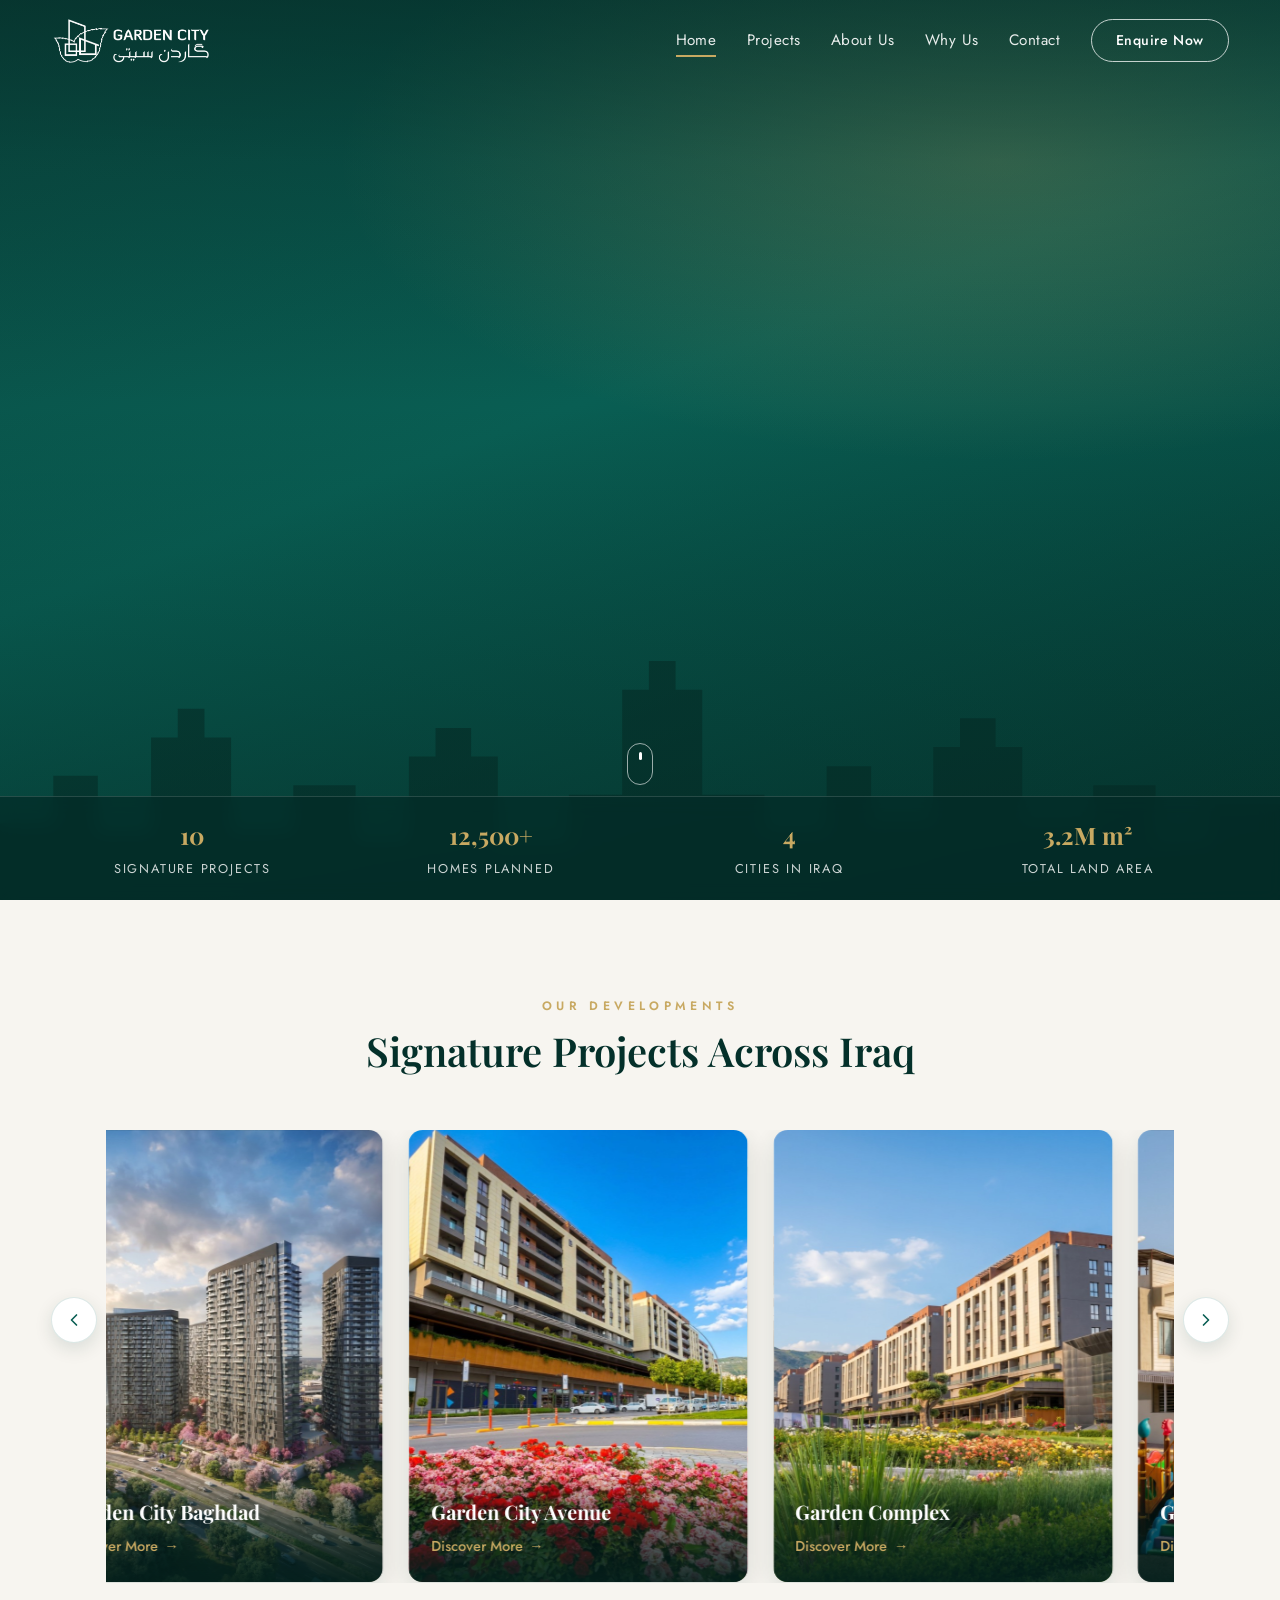
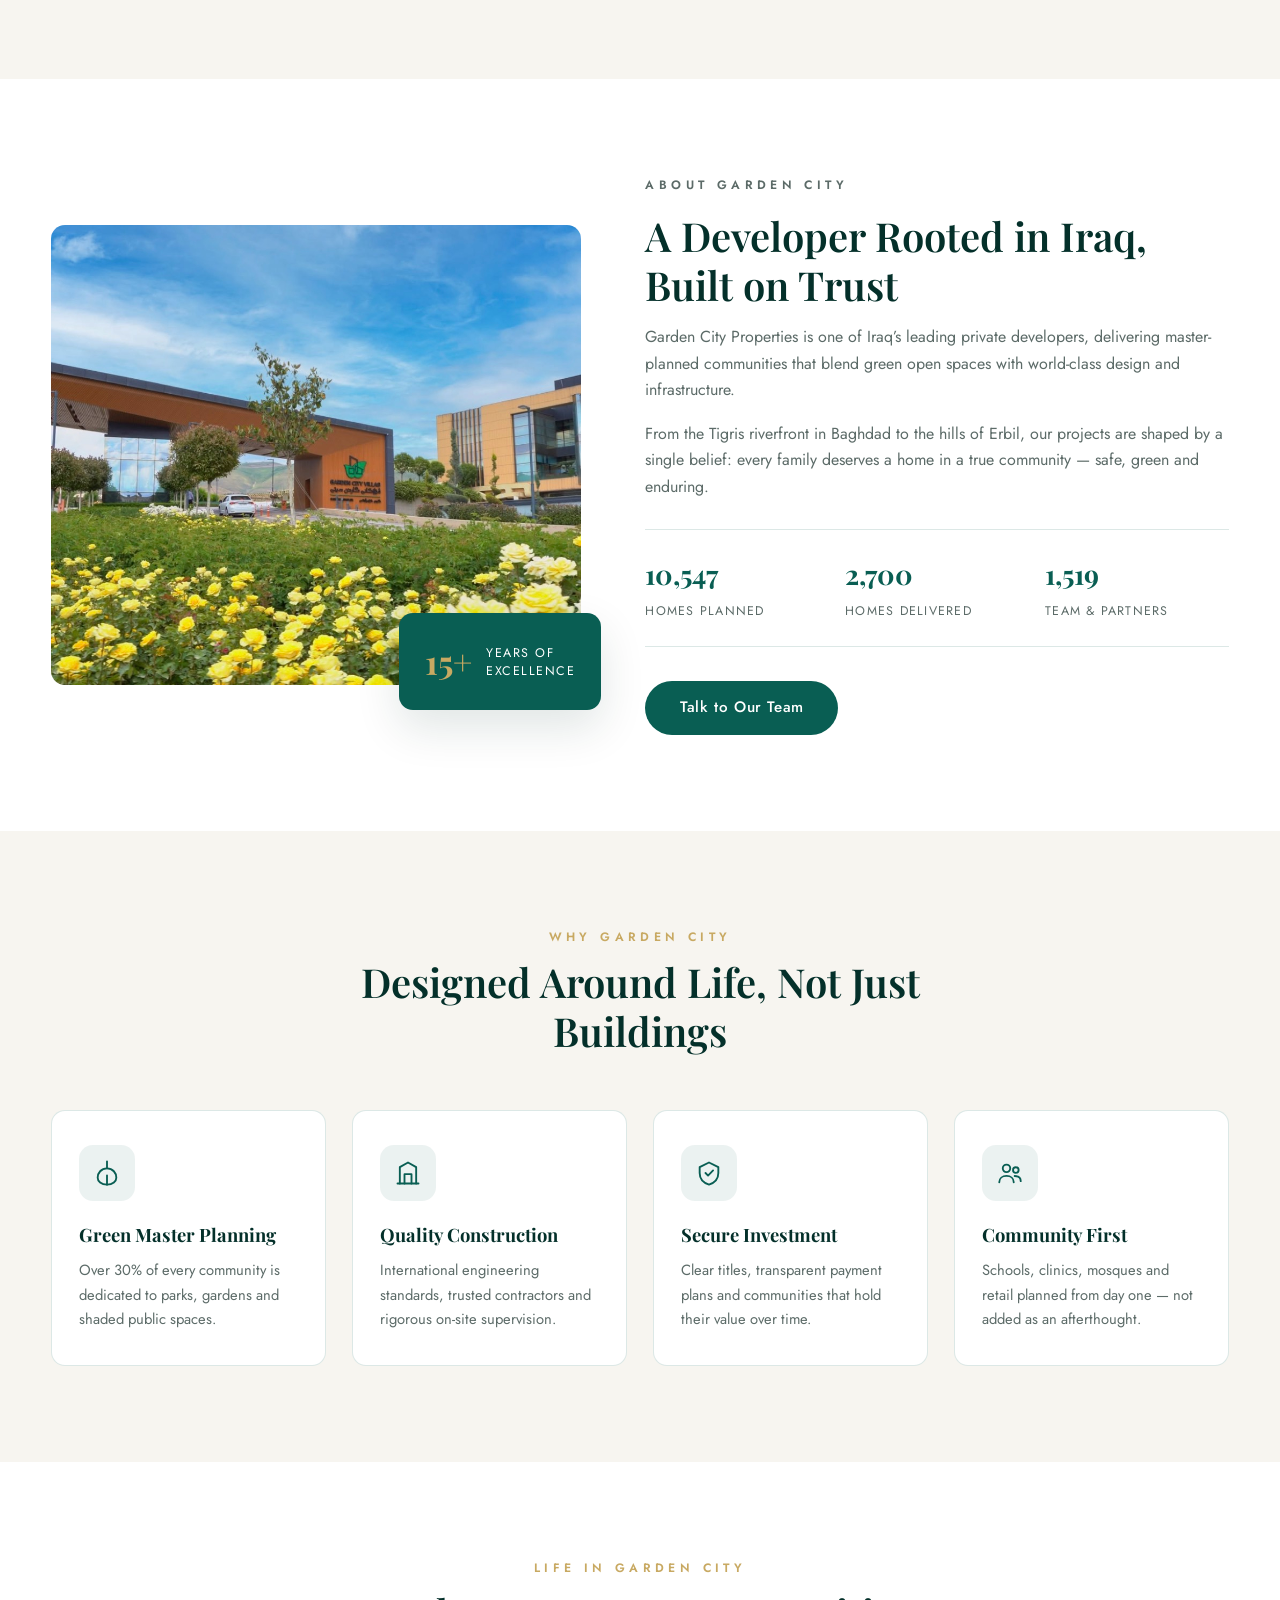
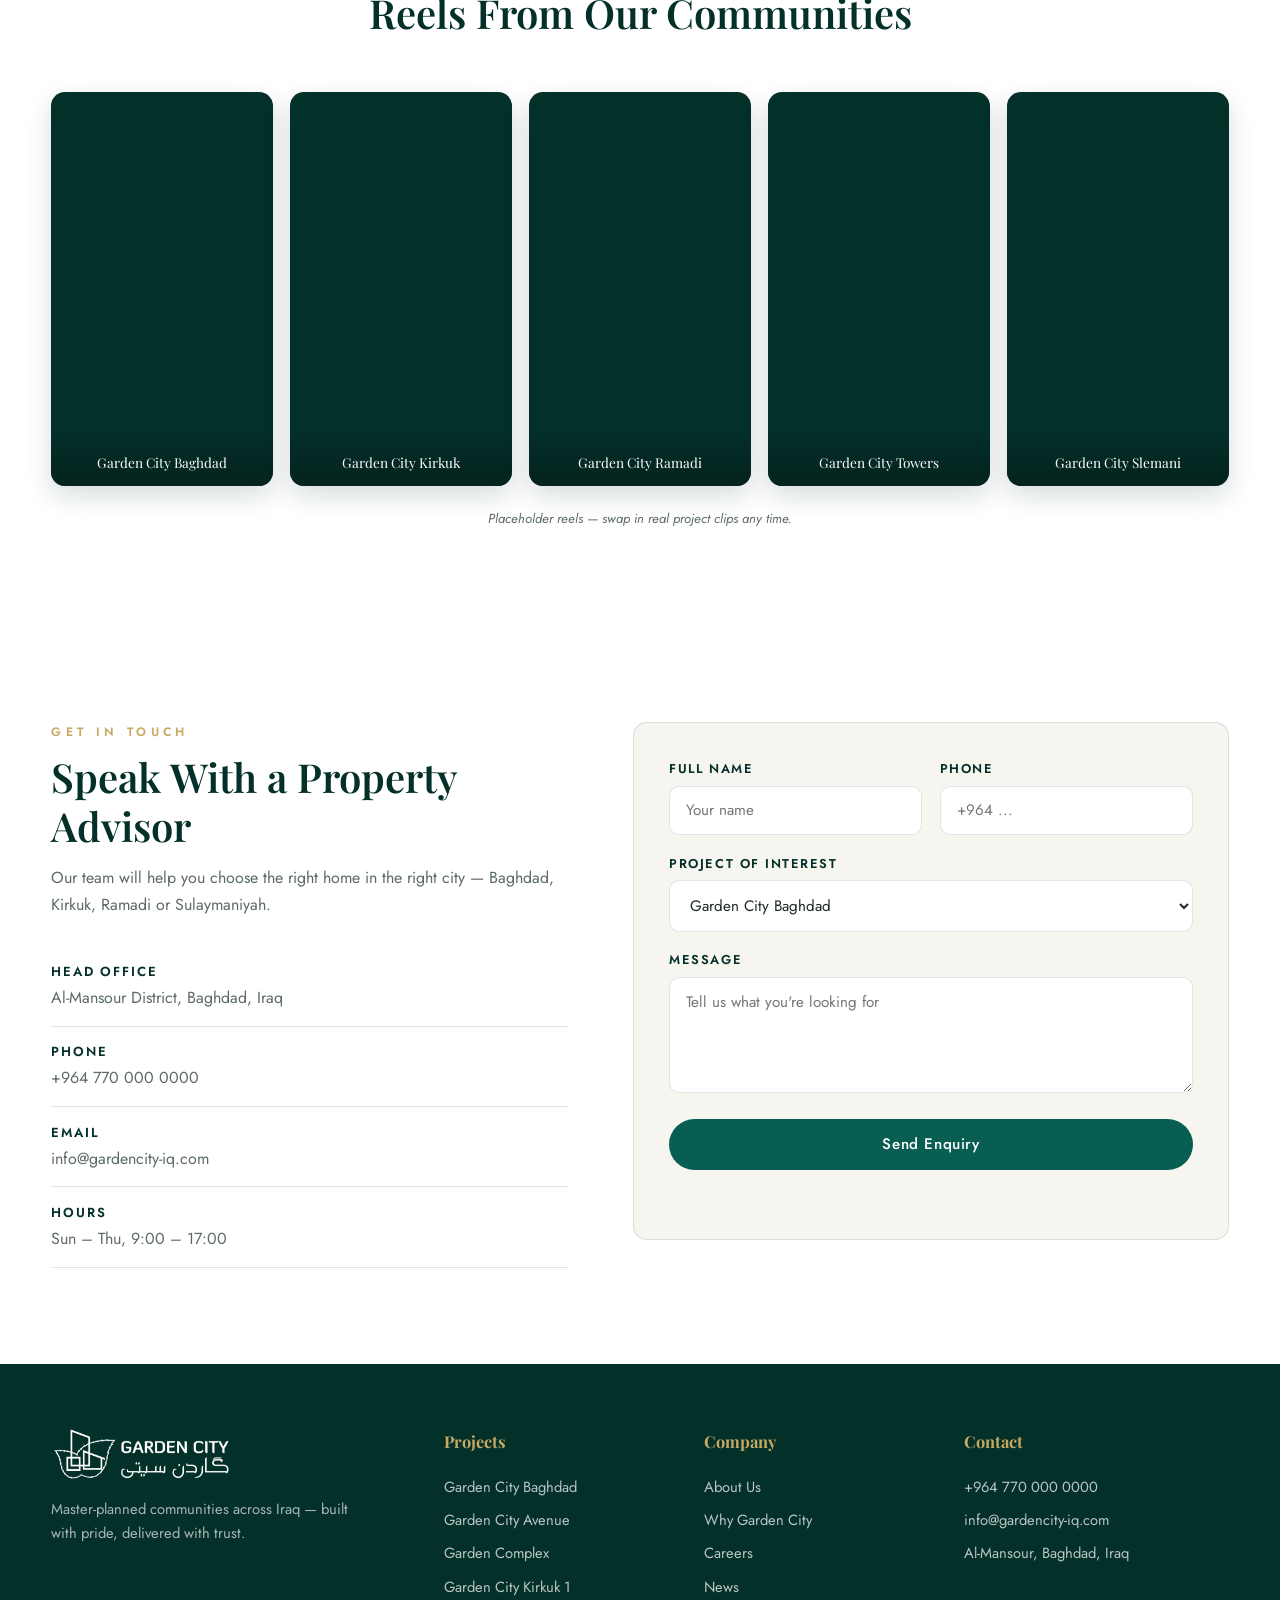
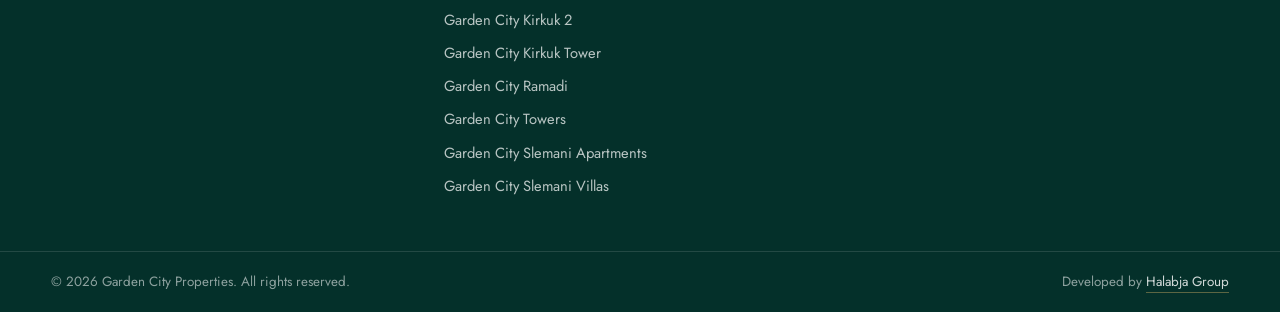
==== commit b5c9d9a5: "Wire hover-preview onto nav Projects link Co-Authored-By: Claude Sonnet 5 <noreply@anthropic.com>" ====
--- a/index.html
+++ b/index.html
@@ -24,7 +24,7 @@
 
       <nav class="nav" id="nav">
         <a href="#home" class="nav-link active">Home</a>
-        <a href="#projects" class="nav-link">Projects</a>
+        <a href="#projects" class="nav-link project-preview-link" data-preview-img="images/projects/garden-city-baghdad.jpg">Projects</a>
         <a href="#about" class="nav-link">About Us</a>
         <a href="#why-us" class="nav-link">Why Us</a>
         <a href="#contact" class="nav-link">Contact</a>
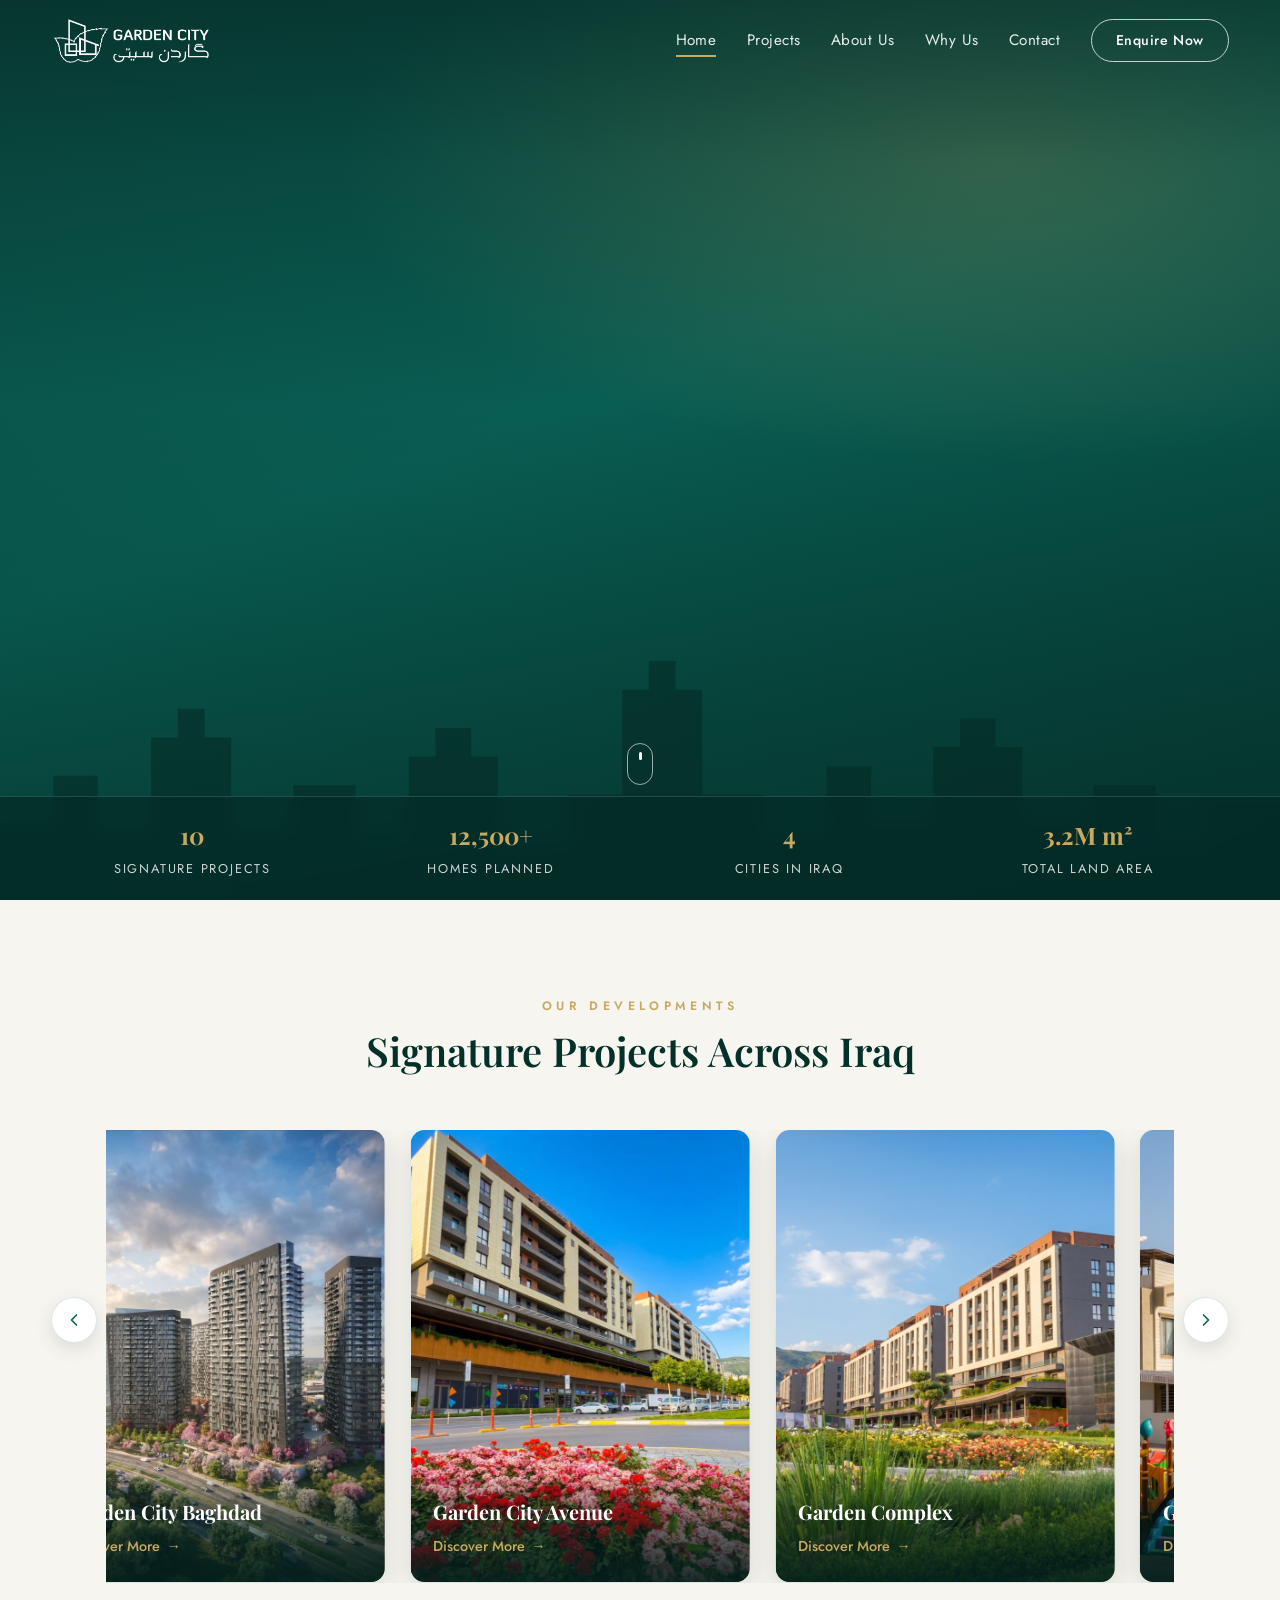
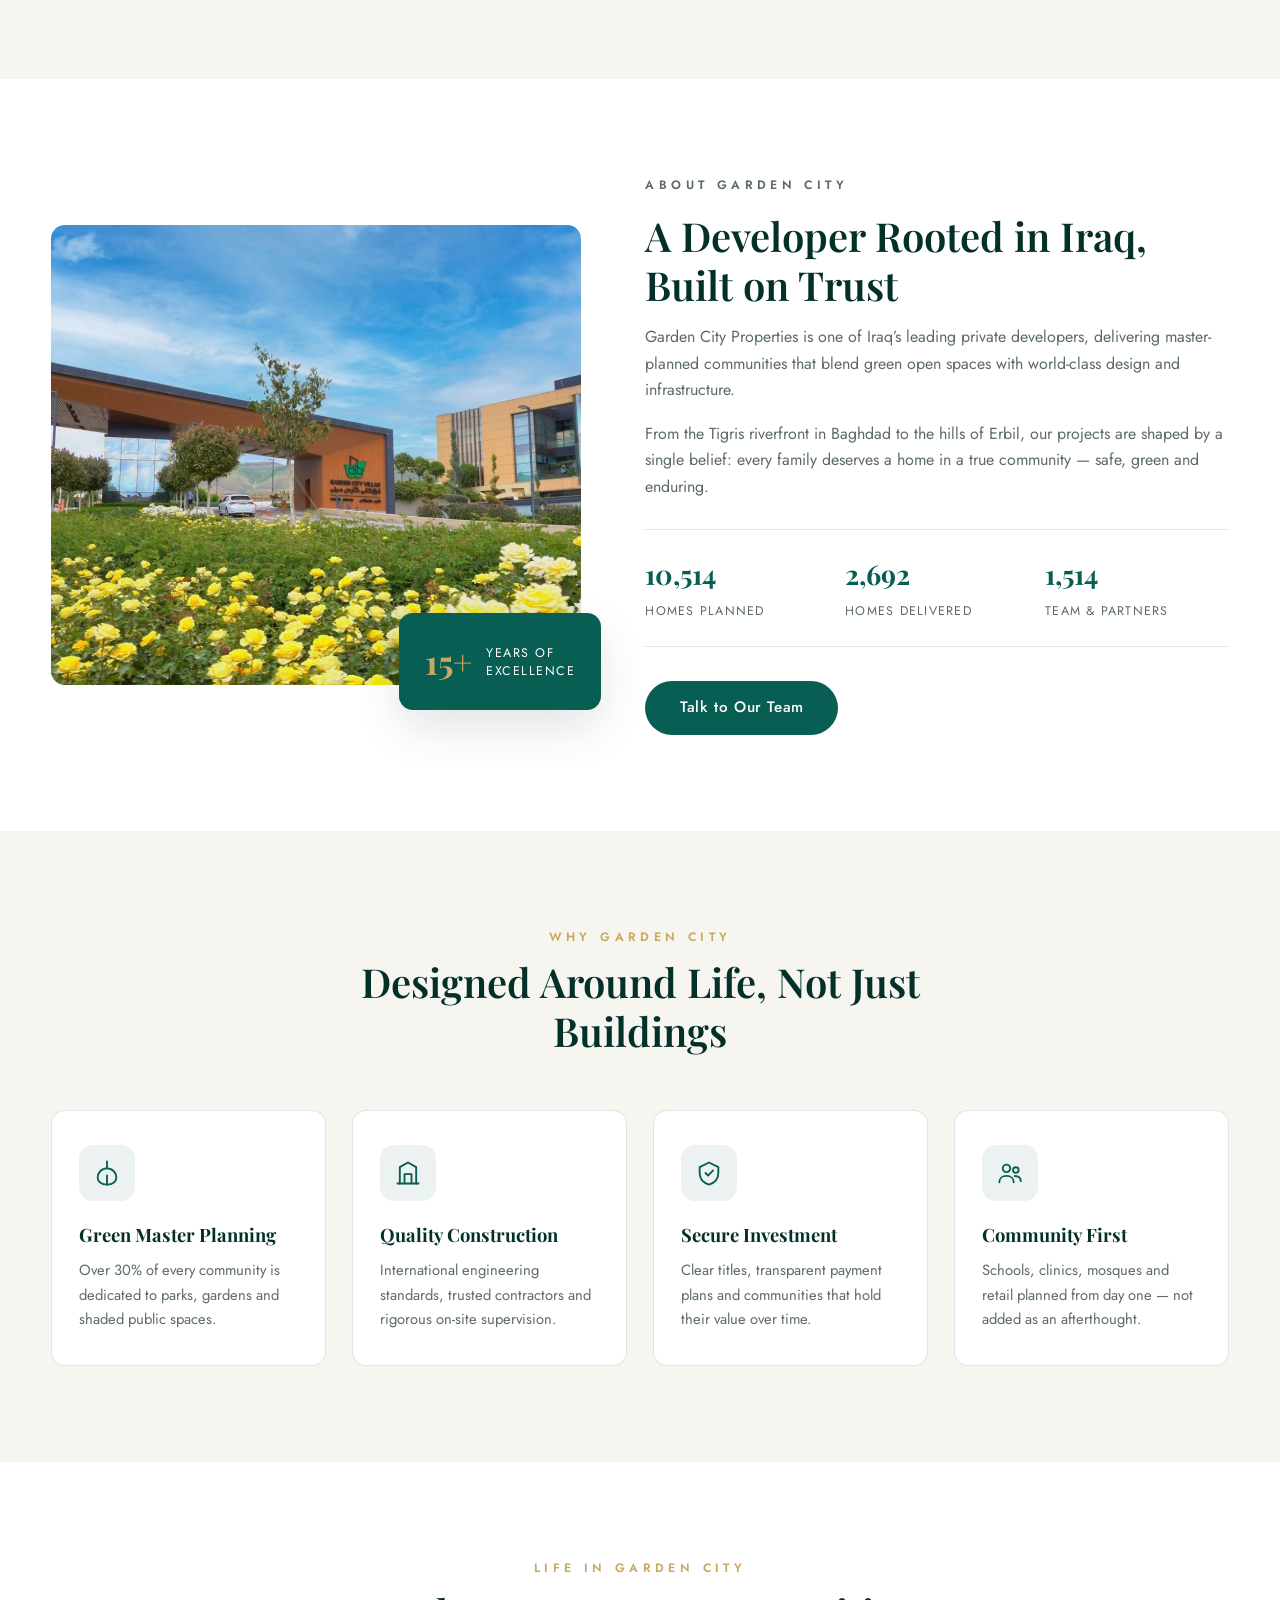
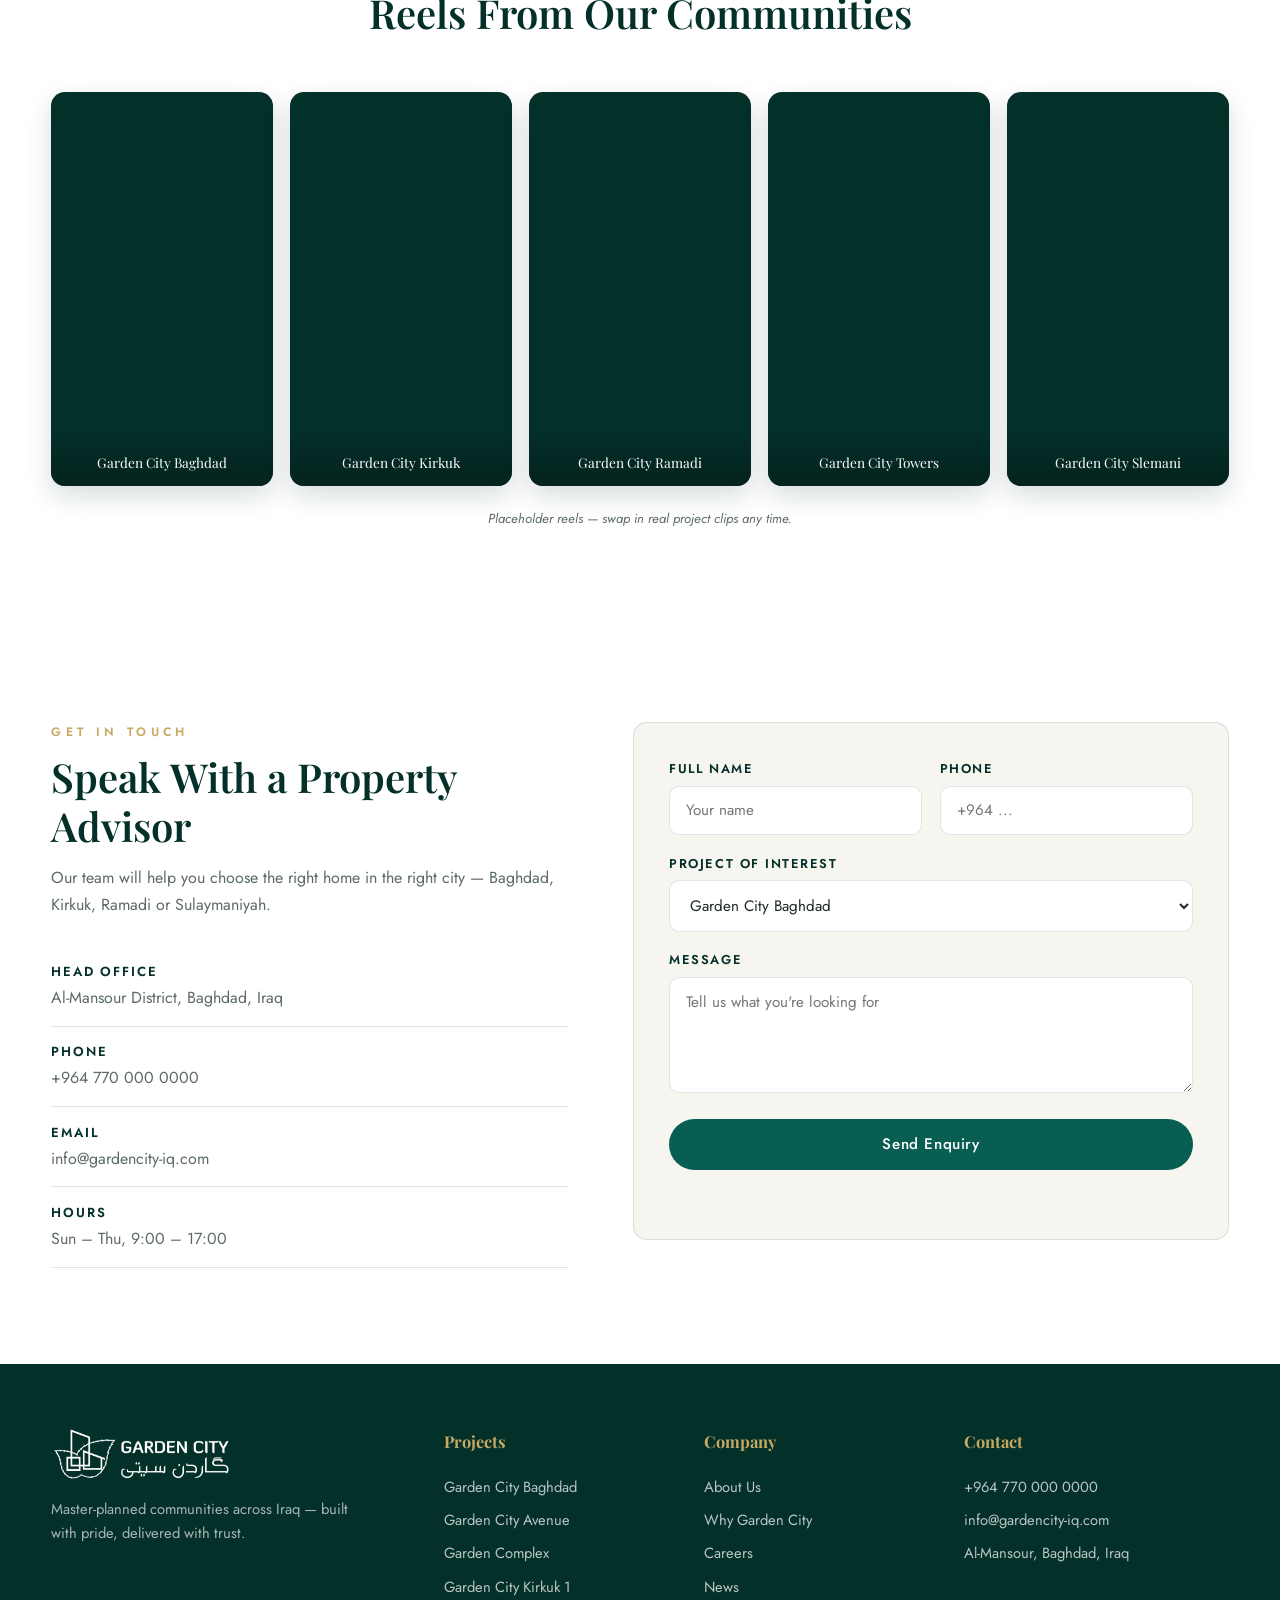
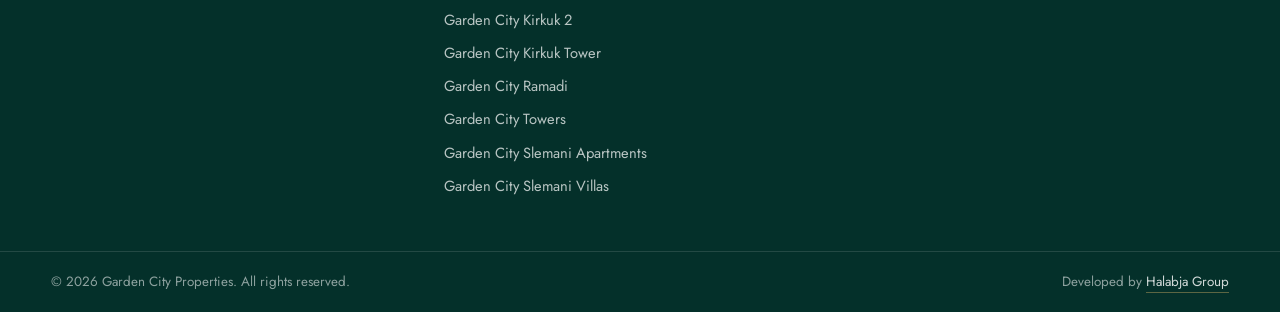
==== commit 06f2c516: "Add individual project detail pages for all 10 projects Each project now has its own page (projects/" ====
--- a/index.html
+++ b/index.html
@@ -10,7 +10,7 @@
   <link rel="preconnect" href="https://fonts.googleapis.com" />
   <link rel="preconnect" href="https://fonts.gstatic.com" crossorigin />
   <link href="https://fonts.googleapis.com/css2?family=Playfair+Display:wght@400;500;600;700&family=Jost:wght@300;400;500;600&display=swap" rel="stylesheet" />
-  <link rel="stylesheet" href="css/style.css?v=13" />
+  <link rel="stylesheet" href="css/style.css?v=14" />
 </head>
 <body>
 
@@ -83,7 +83,7 @@
               <div class="project-media" style="background-image:url('images/projects/garden-city-baghdad.jpg')"></div>
               <div class="project-overlay">
                 <h3 class="project-name">Garden City Baghdad</h3>
-                <a href="#contact" class="project-link">Discover More <span aria-hidden="true">&rarr;</span></a>
+                <a href="projects/garden-city-baghdad.html" class="project-link">Discover More <span aria-hidden="true">&rarr;</span></a>
               </div>
             </article>
 
@@ -91,7 +91,7 @@
               <div class="project-media" style="background-image:url('images/projects/garden-city-avenue.jpg')"></div>
               <div class="project-overlay">
                 <h3 class="project-name">Garden City Avenue</h3>
-                <a href="#contact" class="project-link">Discover More <span aria-hidden="true">&rarr;</span></a>
+                <a href="projects/garden-city-avenue.html" class="project-link">Discover More <span aria-hidden="true">&rarr;</span></a>
               </div>
             </article>
 
@@ -99,7 +99,7 @@
               <div class="project-media" style="background-image:url('images/projects/garden-complex.jpg')"></div>
               <div class="project-overlay">
                 <h3 class="project-name">Garden Complex</h3>
-                <a href="#contact" class="project-link">Discover More <span aria-hidden="true">&rarr;</span></a>
+                <a href="projects/garden-complex.html" class="project-link">Discover More <span aria-hidden="true">&rarr;</span></a>
               </div>
             </article>
 
@@ -107,7 +107,7 @@
               <div class="project-media" style="background-image:url('images/projects/garden-city-kirkuk.jpg')"></div>
               <div class="project-overlay">
                 <h3 class="project-name">Garden City Kirkuk 1</h3>
-                <a href="#contact" class="project-link">Discover More <span aria-hidden="true">&rarr;</span></a>
+                <a href="projects/garden-city-kirkuk.html" class="project-link">Discover More <span aria-hidden="true">&rarr;</span></a>
               </div>
             </article>
 
@@ -115,7 +115,7 @@
               <div class="project-media" style="background-image:url('images/projects/garden-city-kirkuk-villas.jpg')"></div>
               <div class="project-overlay">
                 <h3 class="project-name">Garden City Kirkuk 2</h3>
-                <a href="#contact" class="project-link">Discover More <span aria-hidden="true">&rarr;</span></a>
+                <a href="projects/garden-city-kirkuk-villas.html" class="project-link">Discover More <span aria-hidden="true">&rarr;</span></a>
               </div>
             </article>
 
@@ -123,7 +123,7 @@
               <div class="project-media" style="background-image:url('images/projects/garden-city-kirkuk-tower.jpg')"></div>
               <div class="project-overlay">
                 <h3 class="project-name">Garden City Kirkuk Tower</h3>
-                <a href="#contact" class="project-link">Discover More <span aria-hidden="true">&rarr;</span></a>
+                <a href="projects/garden-city-kirkuk-tower.html" class="project-link">Discover More <span aria-hidden="true">&rarr;</span></a>
               </div>
             </article>
 
@@ -131,7 +131,7 @@
               <div class="project-media" style="background-image:url('images/projects/garden-city-ramadi.jpg')"></div>
               <div class="project-overlay">
                 <h3 class="project-name">Garden City Ramadi</h3>
-                <a href="#contact" class="project-link">Discover More <span aria-hidden="true">&rarr;</span></a>
+                <a href="projects/garden-city-ramadi.html" class="project-link">Discover More <span aria-hidden="true">&rarr;</span></a>
               </div>
             </article>
 
@@ -139,7 +139,7 @@
               <div class="project-media" style="background-image:url('images/projects/garden-city-slemani-apartments.jpg')"></div>
               <div class="project-overlay">
                 <h3 class="project-name">Garden City Slemani Apartments</h3>
-                <a href="#contact" class="project-link">Discover More <span aria-hidden="true">&rarr;</span></a>
+                <a href="projects/garden-city-slemani-apartments.html" class="project-link">Discover More <span aria-hidden="true">&rarr;</span></a>
               </div>
             </article>
 
@@ -147,7 +147,7 @@
               <div class="project-media" style="background-image:url('images/projects/garden-city-towers.jpg')"></div>
               <div class="project-overlay">
                 <h3 class="project-name">Garden City Towers</h3>
-                <a href="#contact" class="project-link">Discover More <span aria-hidden="true">&rarr;</span></a>
+                <a href="projects/garden-city-towers.html" class="project-link">Discover More <span aria-hidden="true">&rarr;</span></a>
               </div>
             </article>
 
@@ -155,7 +155,7 @@
               <div class="project-media" style="background-image:url('images/projects/garden-city-slemani-villas.jpg')"></div>
               <div class="project-overlay">
                 <h3 class="project-name">Garden City Slemani Villas</h3>
-                <a href="#contact" class="project-link">Discover More <span aria-hidden="true">&rarr;</span></a>
+                <a href="projects/garden-city-slemani-villas.html" class="project-link">Discover More <span aria-hidden="true">&rarr;</span></a>
               </div>
             </article>
 
@@ -328,16 +328,16 @@
       </div>
       <div class="footer-col">
         <h4>Projects</h4>
-        <a href="#projects" class="project-preview-link" data-preview-img="images/projects/garden-city-baghdad.jpg">Garden City Baghdad</a>
-        <a href="#projects" class="project-preview-link" data-preview-img="images/projects/garden-city-avenue.jpg">Garden City Avenue</a>
-        <a href="#projects" class="project-preview-link" data-preview-img="images/projects/garden-complex.jpg">Garden Complex</a>
-        <a href="#projects" class="project-preview-link" data-preview-img="images/projects/garden-city-kirkuk.jpg">Garden City Kirkuk 1</a>
-        <a href="#projects" class="project-preview-link" data-preview-img="images/projects/garden-city-kirkuk-villas.jpg">Garden City Kirkuk 2</a>
-        <a href="#projects" class="project-preview-link" data-preview-img="images/projects/garden-city-kirkuk-tower.jpg">Garden City Kirkuk Tower</a>
-        <a href="#projects" class="project-preview-link" data-preview-img="images/projects/garden-city-ramadi.jpg">Garden City Ramadi</a>
-        <a href="#projects" class="project-preview-link" data-preview-img="images/projects/garden-city-towers.jpg">Garden City Towers</a>
-        <a href="#projects" class="project-preview-link" data-preview-img="images/projects/garden-city-slemani-apartments.jpg">Garden City Slemani Apartments</a>
-        <a href="#projects" class="project-preview-link" data-preview-img="images/projects/garden-city-slemani-villas.jpg">Garden City Slemani Villas</a>
+        <a href="projects/garden-city-baghdad.html" class="project-preview-link" data-preview-img="images/projects/garden-city-baghdad.jpg">Garden City Baghdad</a>
+        <a href="projects/garden-city-avenue.html" class="project-preview-link" data-preview-img="images/projects/garden-city-avenue.jpg">Garden City Avenue</a>
+        <a href="projects/garden-complex.html" class="project-preview-link" data-preview-img="images/projects/garden-complex.jpg">Garden Complex</a>
+        <a href="projects/garden-city-kirkuk.html" class="project-preview-link" data-preview-img="images/projects/garden-city-kirkuk.jpg">Garden City Kirkuk 1</a>
+        <a href="projects/garden-city-kirkuk-villas.html" class="project-preview-link" data-preview-img="images/projects/garden-city-kirkuk-villas.jpg">Garden City Kirkuk 2</a>
+        <a href="projects/garden-city-kirkuk-tower.html" class="project-preview-link" data-preview-img="images/projects/garden-city-kirkuk-tower.jpg">Garden City Kirkuk Tower</a>
+        <a href="projects/garden-city-ramadi.html" class="project-preview-link" data-preview-img="images/projects/garden-city-ramadi.jpg">Garden City Ramadi</a>
+        <a href="projects/garden-city-towers.html" class="project-preview-link" data-preview-img="images/projects/garden-city-towers.jpg">Garden City Towers</a>
+        <a href="projects/garden-city-slemani-apartments.html" class="project-preview-link" data-preview-img="images/projects/garden-city-slemani-apartments.jpg">Garden City Slemani Apartments</a>
+        <a href="projects/garden-city-slemani-villas.html" class="project-preview-link" data-preview-img="images/projects/garden-city-slemani-villas.jpg">Garden City Slemani Villas</a>
       </div>
       <div class="footer-col">
         <h4>Company</h4>
@@ -366,6 +366,7 @@
     <span id="projectPreviewName"></span>
   </div>
 
-  <script src="js/main.js?v=4"></script>
+  <script src="js/site.js?v=1"></script>
+  <script src="js/home.js?v=1"></script>
 </body>
 </html>
--- a/css/style.css
+++ b/css/style.css
@@ -734,6 +734,171 @@
 }
 
 /* =========================================================
+   Project Detail Page
+   ========================================================= */
+.detail-title-band {
+  background:
+    radial-gradient(900px 360px at 80% 20%, rgba(200, 169, 98, 0.22), transparent 60%),
+    linear-gradient(140deg, var(--teal) 0%, var(--teal-deeper) 100%);
+  color: var(--white);
+  padding: 9rem 0 3.2rem;
+}
+.detail-breadcrumb {
+  font-size: 0.82rem;
+  letter-spacing: 0.08em;
+  color: rgba(255, 255, 255, 0.7);
+  margin-bottom: 0.8rem;
+}
+.detail-breadcrumb a { color: rgba(255, 255, 255, 0.85); }
+.detail-breadcrumb a:hover { color: var(--gold); }
+.detail-city {
+  text-transform: uppercase;
+  letter-spacing: 0.32em;
+  font-size: 0.78rem;
+  font-weight: 600;
+  color: var(--gold);
+  margin-bottom: 0.6rem;
+}
+.detail-title {
+  font-family: var(--font-display);
+  font-size: clamp(2rem, 4.6vw, 3.2rem);
+  font-weight: 600;
+}
+
+.detail-block { padding: 4.5rem 0; }
+.detail-block:nth-child(even) { background: var(--offwhite); }
+.detail-block-head { max-width: 640px; margin-bottom: 2rem; }
+.detail-block-head .section-eyebrow { text-align: left; }
+.detail-block-head .section-title { text-align: left; margin-bottom: 0; }
+.detail-note {
+  font-size: 0.82rem;
+  color: var(--muted);
+  font-style: italic;
+  margin-top: 0.9rem;
+}
+
+.detail-video-frame,
+.detail-siteplan-frame {
+  position: relative;
+  aspect-ratio: 16 / 9;
+  border-radius: var(--radius);
+  overflow: hidden;
+  box-shadow: 0 14px 34px rgba(4, 48, 42, 0.16);
+  background: var(--teal-deeper);
+}
+.detail-video-frame video,
+.detail-siteplan-frame img {
+  position: absolute;
+  inset: 0;
+  width: 100%;
+  height: 100%;
+  object-fit: cover;
+}
+.detail-siteplan-frame img { object-fit: contain; background: #eef0ea; }
+
+.types-grid {
+  display: grid;
+  grid-template-columns: repeat(3, 1fr);
+  gap: 1.4rem;
+}
+.type-card {
+  background: var(--white);
+  border: 1px solid var(--line);
+  border-radius: var(--radius);
+  padding: 1.8rem 1.6rem;
+  display: flex;
+  flex-direction: column;
+  gap: 0.4rem;
+  transition: transform 0.3s ease, box-shadow 0.3s ease;
+}
+.type-card:hover { transform: translateY(-4px); box-shadow: var(--shadow); }
+.type-label {
+  text-transform: uppercase;
+  letter-spacing: 0.2em;
+  font-size: 0.72rem;
+  font-weight: 600;
+  color: var(--gold);
+}
+.type-beds {
+  font-family: var(--font-display);
+  font-size: 1.25rem;
+  color: var(--teal-deeper);
+}
+.type-size { color: var(--muted); font-size: 0.9rem; }
+
+.detail-gallery-grid {
+  display: grid;
+  grid-template-columns: 1.1fr 1fr;
+  gap: 2.6rem;
+  align-items: start;
+}
+.detail-gallery-media {
+  position: relative;
+  aspect-ratio: 4 / 3;
+  border-radius: var(--radius);
+  overflow: hidden;
+  box-shadow: 0 14px 34px rgba(4, 48, 42, 0.16);
+}
+.detail-gallery-media img {
+  position: absolute;
+  inset: 0;
+  width: 100%;
+  height: 100%;
+  object-fit: cover;
+}
+.detail-description p {
+  color: var(--muted);
+  margin-bottom: 1rem;
+  line-height: 1.75;
+}
+.detail-description p:last-child { margin-bottom: 0; }
+
+.detail-cta {
+  text-align: center;
+  padding: 3.6rem 0;
+  background: var(--offwhite);
+}
+.detail-cta h2 {
+  font-family: var(--font-display);
+  font-size: clamp(1.4rem, 2.8vw, 1.9rem);
+  color: var(--teal-deeper);
+  margin-bottom: 1.3rem;
+}
+
+.other-projects-grid {
+  display: grid;
+  grid-template-columns: repeat(5, 1fr);
+  gap: 1rem;
+}
+.other-project-card {
+  display: block;
+  position: relative;
+  aspect-ratio: 3 / 4;
+  border-radius: 10px;
+  overflow: hidden;
+  box-shadow: 0 6px 18px rgba(4, 48, 42, 0.12);
+  transition: transform 0.3s ease, box-shadow 0.3s ease;
+}
+.other-project-card:hover { transform: translateY(-4px); box-shadow: var(--shadow); }
+.other-project-media {
+  position: absolute;
+  inset: 0;
+  background-size: cover;
+  background-position: center;
+}
+.other-project-name {
+  position: absolute;
+  inset: auto 0 0 0;
+  padding: 0.8rem 0.6rem 0.6rem;
+  background: linear-gradient(to top, rgba(4, 32, 28, 0.9) 0%, rgba(4, 32, 28, 0) 100%);
+  color: var(--white);
+  font-family: var(--font-display);
+  font-size: 0.78rem;
+  text-align: center;
+  line-height: 1.25;
+}
+
+/* =========================================================
    Responsive
    ========================================================= */
 @media (max-width: 1100px) {
@@ -746,6 +911,8 @@
   .about-photo { height: 380px; }
   .about-badge { right: 1rem; }
   .reels-grid { grid-template-columns: repeat(3, 1fr); }
+  .detail-gallery-grid { grid-template-columns: 1fr; gap: 2rem; }
+  .other-projects-grid { grid-template-columns: repeat(3, 1fr); }
 }
 
 @media (max-width: 860px) {
@@ -786,6 +953,9 @@
   .carousel-prev { left: 0.6rem; }
   .carousel-next { right: 0.6rem; }
   .reels-grid { grid-template-columns: repeat(2, 1fr); }
+  .types-grid { grid-template-columns: 1fr; }
+  .other-projects-grid { grid-template-columns: repeat(2, 1fr); }
+  .detail-title-band { padding: 7.5rem 0 2.4rem; }
 }
 
 @media (max-width: 560px) {
@@ -794,7 +964,6 @@
   .why-grid { grid-template-columns: 1fr; }
   .about-stats { grid-template-columns: 1fr 1fr; }
   .footer-grid { grid-template-columns: 1fr; }
-  .cta-inner { flex-direction: column; align-items: flex-start; }
   .strip-item strong { font-size: 1.2rem; }
   .strip-item span { font-size: 0.68rem; }
   .about-badge { padding: 1rem 1.2rem; bottom: -1.2rem; }
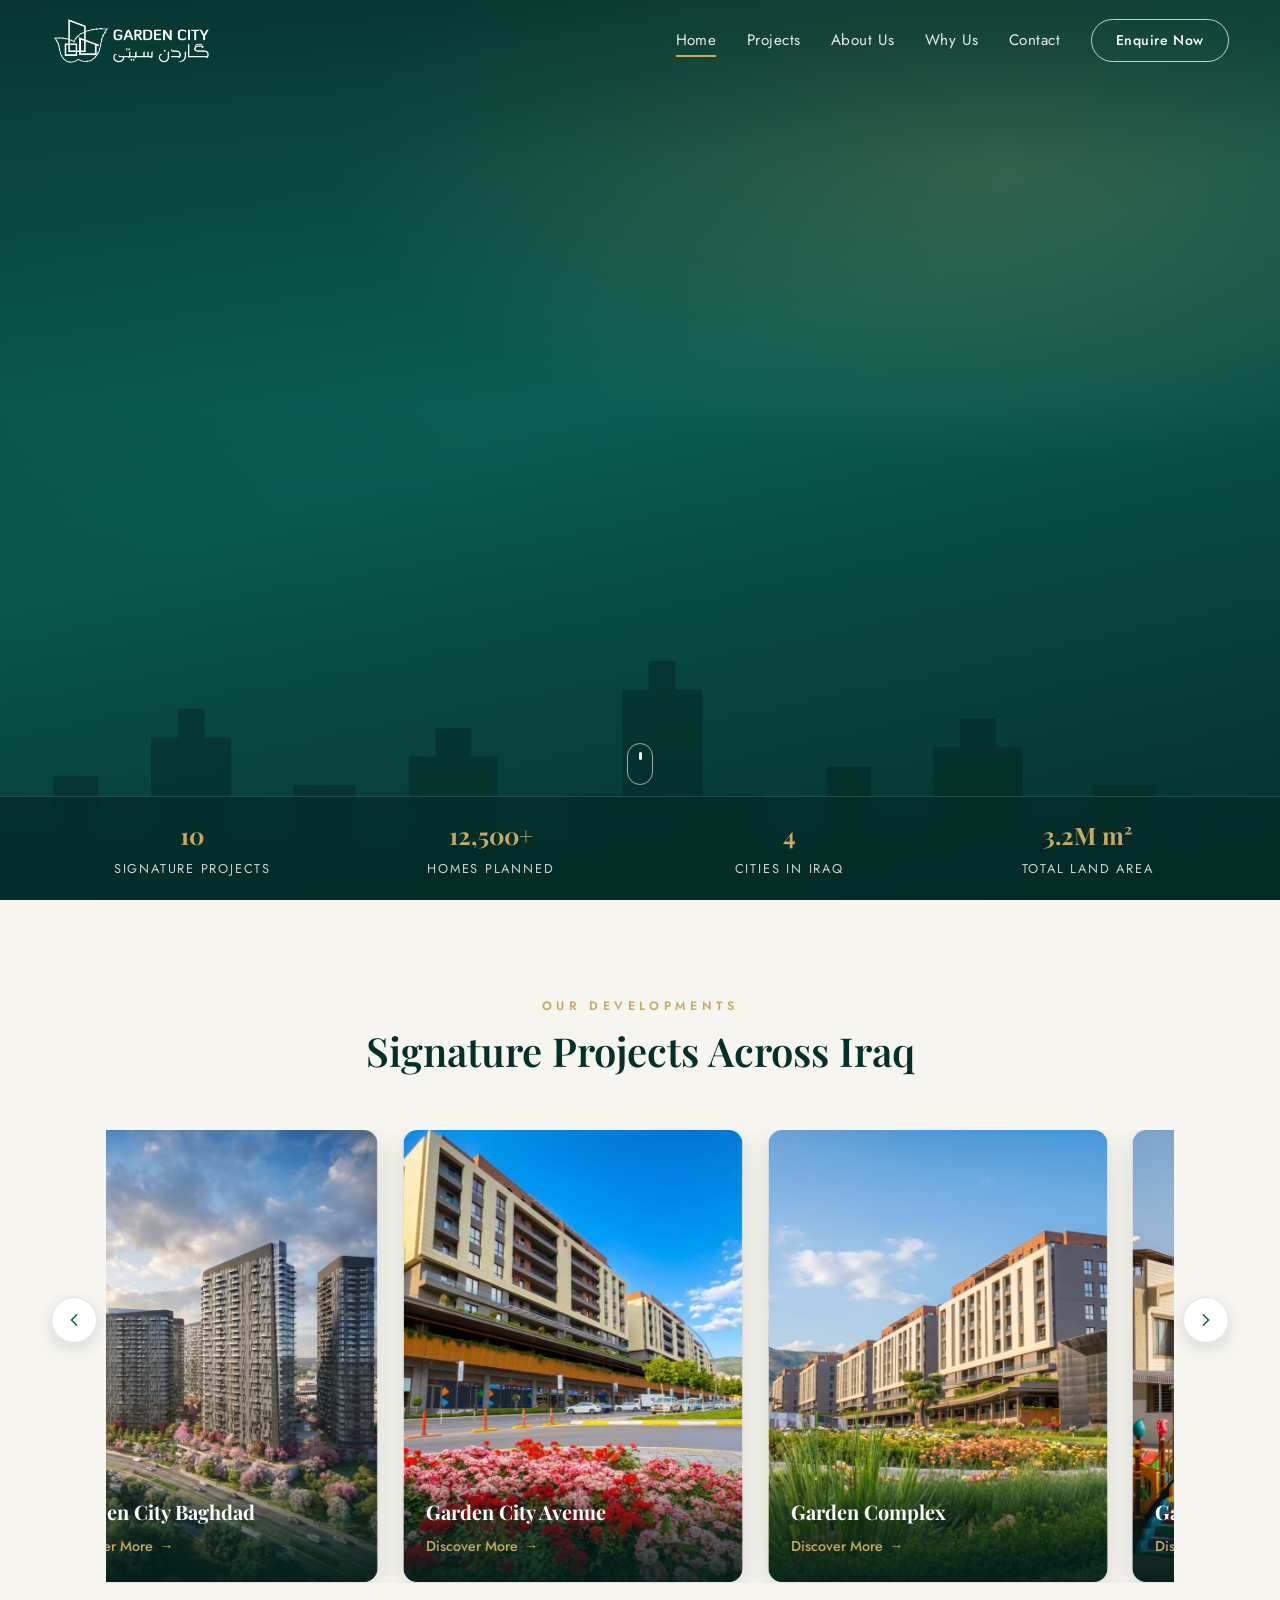
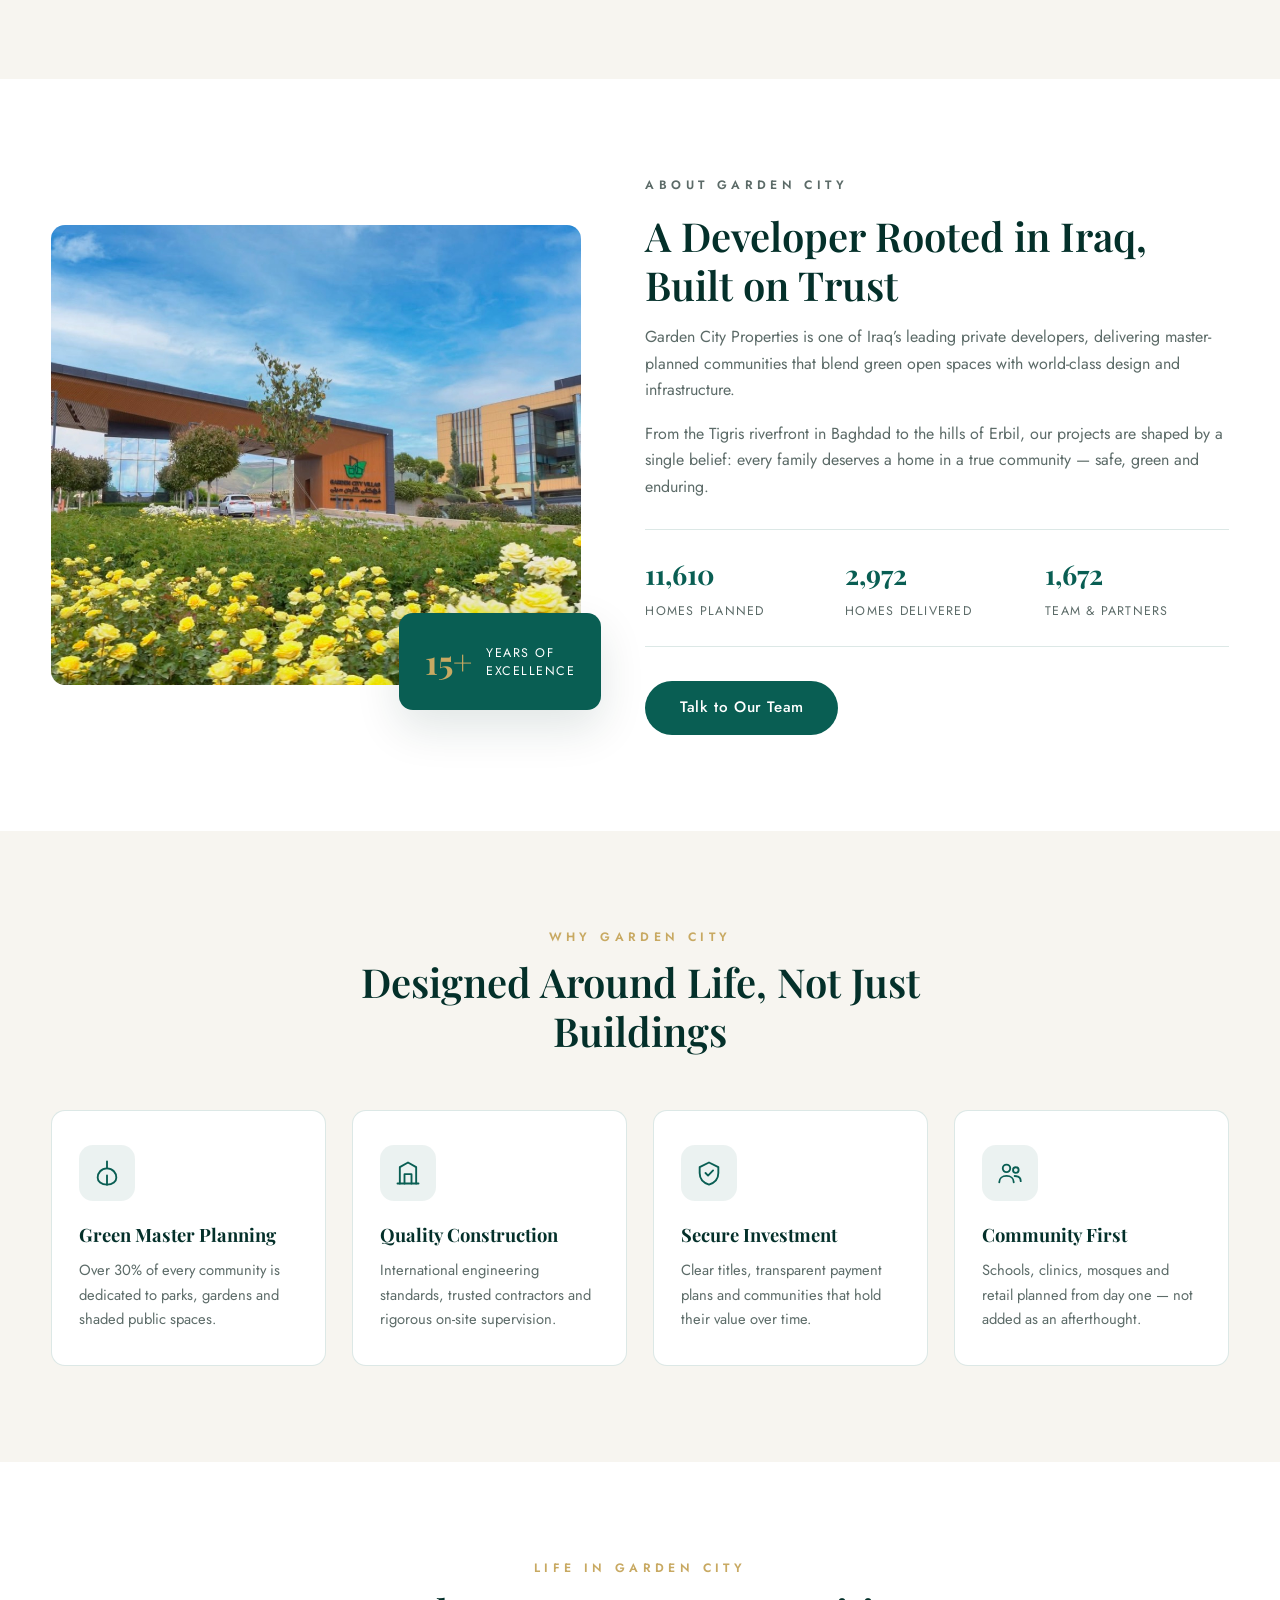
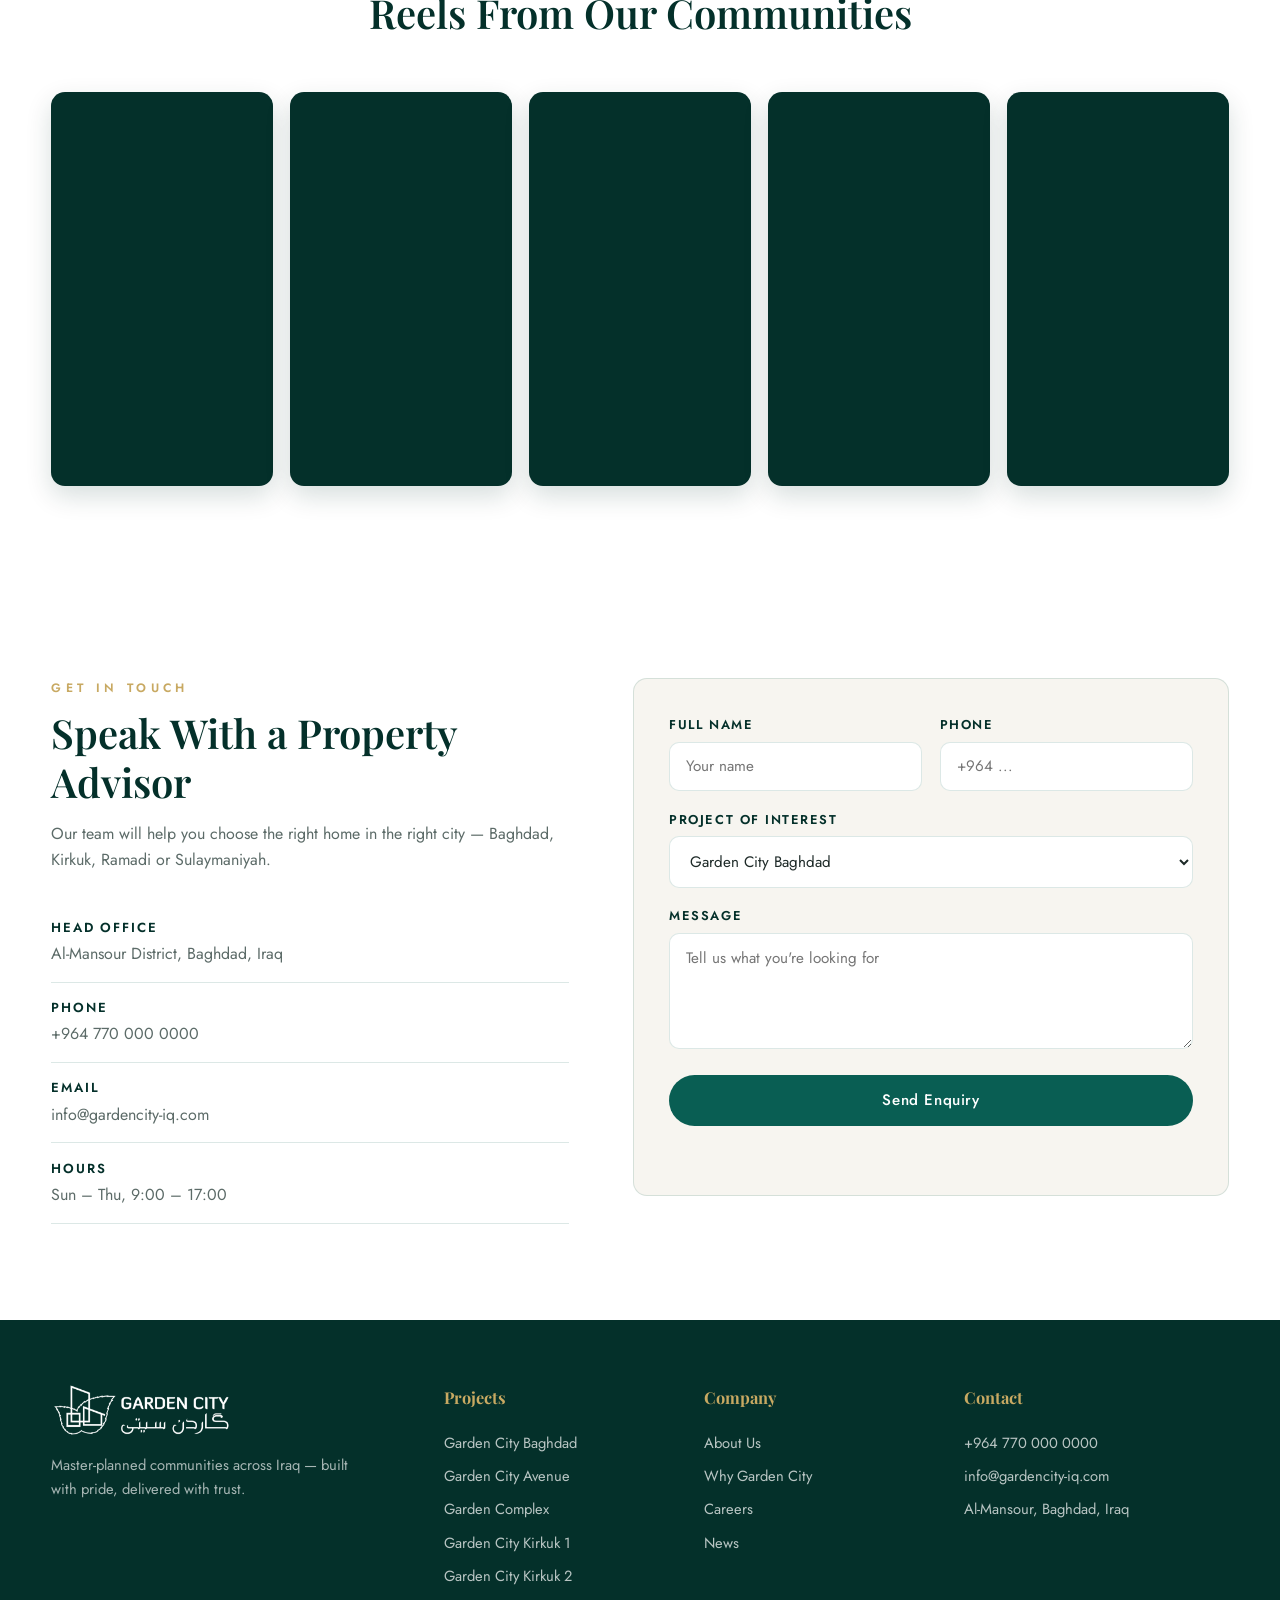
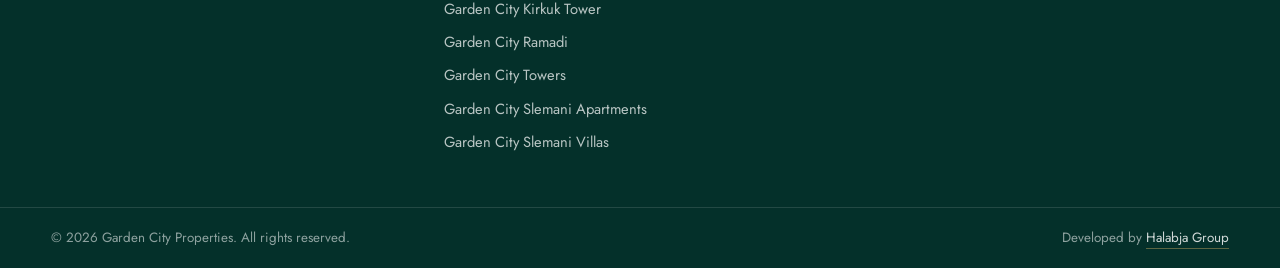
==== commit b531495a: "Replace placeholder reels with 5 real compressed reel videos, no captions Compressed the user's 5 re" ====
--- a/index.html
+++ b/index.html
@@ -10,7 +10,7 @@
   <link rel="preconnect" href="https://fonts.googleapis.com" />
   <link rel="preconnect" href="https://fonts.gstatic.com" crossorigin />
   <link href="https://fonts.googleapis.com/css2?family=Playfair+Display:wght@400;500;600;700&family=Jost:wght@300;400;500;600&display=swap" rel="stylesheet" />
-  <link rel="stylesheet" href="css/style.css?v=14" />
+  <link rel="stylesheet" href="css/style.css?v=15" />
 </head>
 <body>
 
@@ -243,27 +243,21 @@
       </div>
       <div class="reels-grid reveal">
         <div class="reel-card">
-          <video autoplay muted loop playsinline preload="metadata"><source src="video/hero.mp4" type="video/mp4" /></video>
-          <span class="reel-caption">Garden City Baghdad</span>
-        </div>
-        <div class="reel-card">
-          <video autoplay muted loop playsinline preload="metadata" class="reel-video-b"><source src="video/hero.mp4" type="video/mp4" /></video>
-          <span class="reel-caption">Garden City Kirkuk</span>
-        </div>
-        <div class="reel-card">
-          <video autoplay muted loop playsinline preload="metadata" class="reel-video-c"><source src="video/hero.mp4" type="video/mp4" /></video>
-          <span class="reel-caption">Garden City Ramadi</span>
-        </div>
-        <div class="reel-card">
-          <video autoplay muted loop playsinline preload="metadata" class="reel-video-d"><source src="video/hero.mp4" type="video/mp4" /></video>
-          <span class="reel-caption">Garden City Towers</span>
-        </div>
-        <div class="reel-card">
-          <video autoplay muted loop playsinline preload="metadata" class="reel-video-e"><source src="video/hero.mp4" type="video/mp4" /></video>
-          <span class="reel-caption">Garden City Slemani</span>
-        </div>
-      </div>
-      <p class="reels-note">Placeholder reels — swap in real project clips any time.</p>
+          <video autoplay muted loop playsinline preload="metadata"><source src="video/reels/reel-1.mp4" type="video/mp4" /></video>
+        </div>
+        <div class="reel-card">
+          <video autoplay muted loop playsinline preload="metadata"><source src="video/reels/reel-2.mp4" type="video/mp4" /></video>
+        </div>
+        <div class="reel-card">
+          <video autoplay muted loop playsinline preload="metadata"><source src="video/reels/reel-3.mp4" type="video/mp4" /></video>
+        </div>
+        <div class="reel-card">
+          <video autoplay muted loop playsinline preload="metadata"><source src="video/reels/reel-4.mp4" type="video/mp4" /></video>
+        </div>
+        <div class="reel-card">
+          <video autoplay muted loop playsinline preload="metadata"><source src="video/reels/reel-5.mp4" type="video/mp4" /></video>
+        </div>
+      </div>
     </div>
   </section>
 
--- a/css/style.css
+++ b/css/style.css
@@ -530,29 +530,6 @@
   width: 100%;
   height: 100%;
   object-fit: cover;
-}
-/* Dummy reels all share one source video — vary the crop per tile so they don't look identical */
-.reel-video-b { object-position: 30% 50%; }
-.reel-video-c { object-position: 70% 40%; }
-.reel-video-d { object-position: 50% 70%; }
-.reel-video-e { object-position: 20% 30%; }
-
-.reel-caption {
-  position: absolute;
-  inset: auto 0 0 0;
-  padding: 1.4rem 0.8rem 0.8rem;
-  background: linear-gradient(to top, rgba(4, 32, 28, 0.85) 0%, rgba(4, 32, 28, 0) 100%);
-  color: var(--white);
-  font-family: var(--font-display);
-  font-size: 0.85rem;
-  text-align: center;
-}
-.reels-note {
-  text-align: center;
-  margin-top: 1.4rem;
-  font-size: 0.82rem;
-  color: var(--muted);
-  font-style: italic;
 }
 
 /* ---------- Contact ---------- */
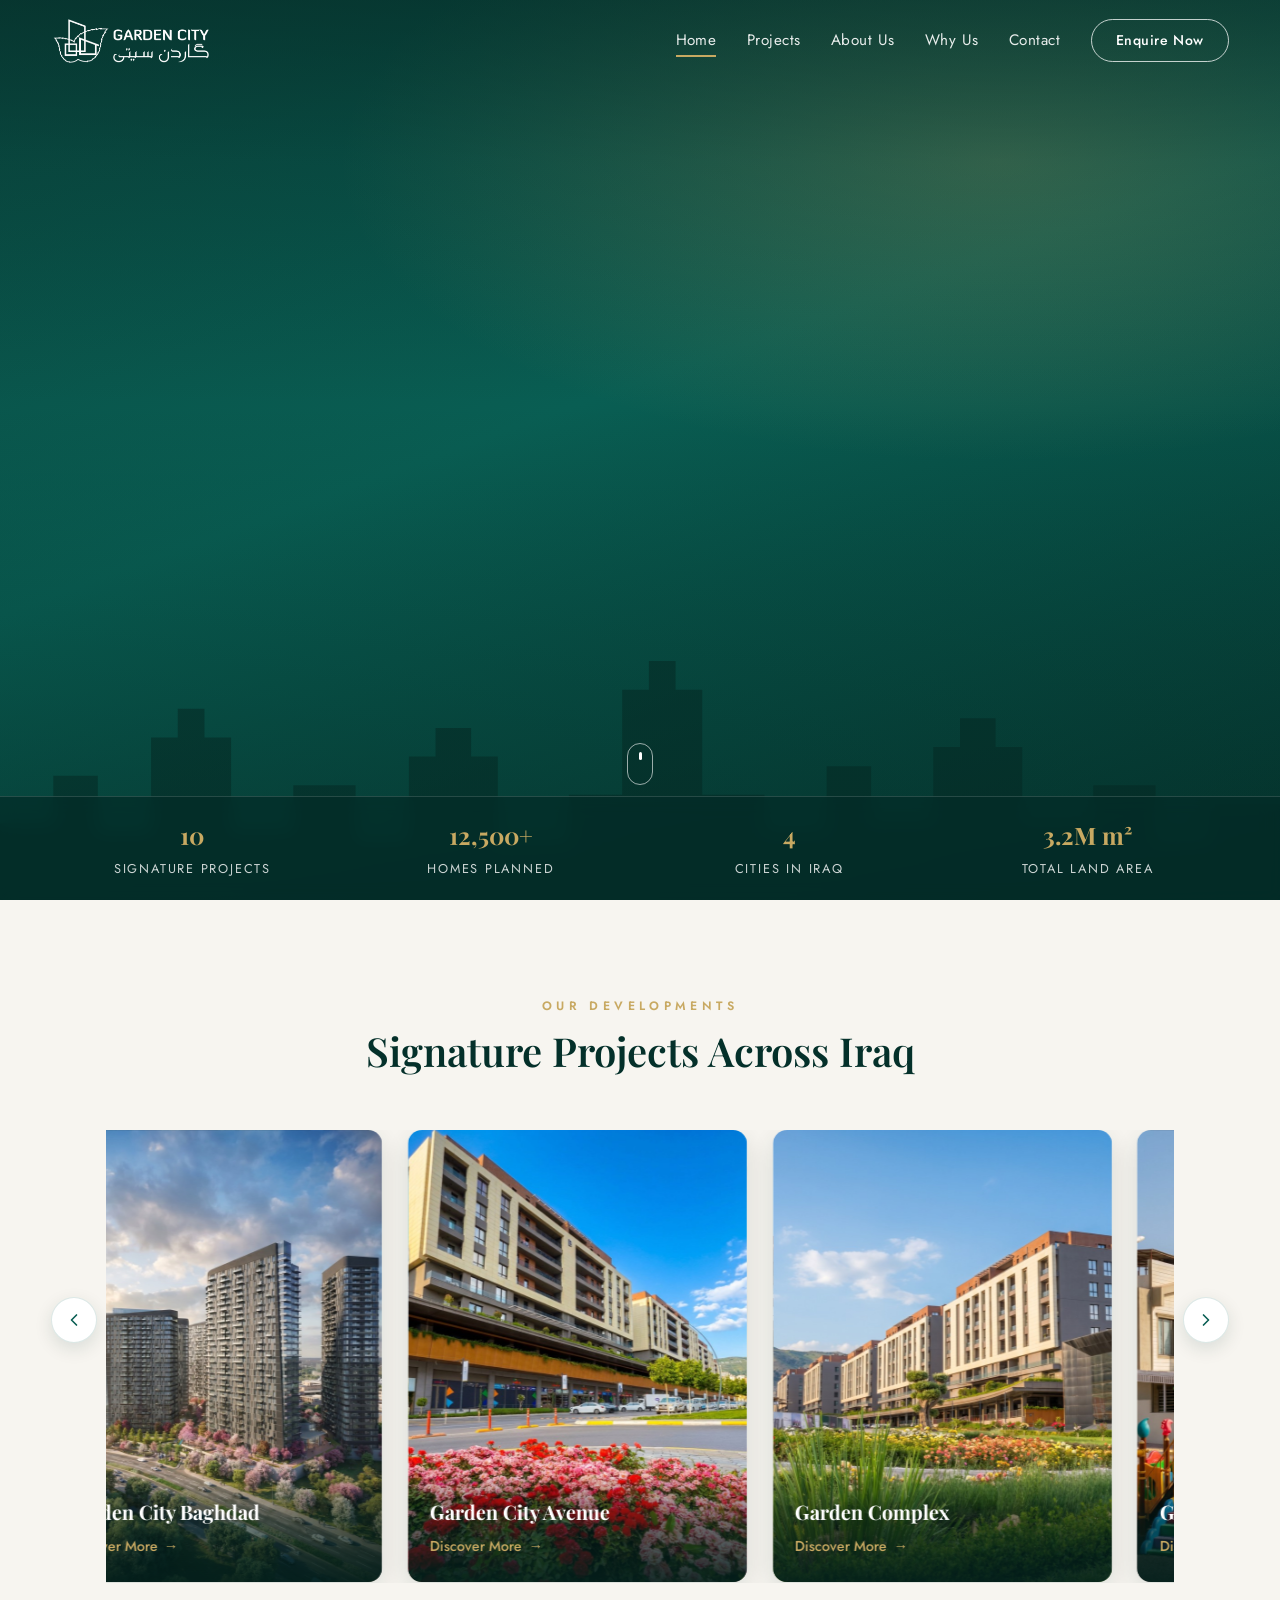
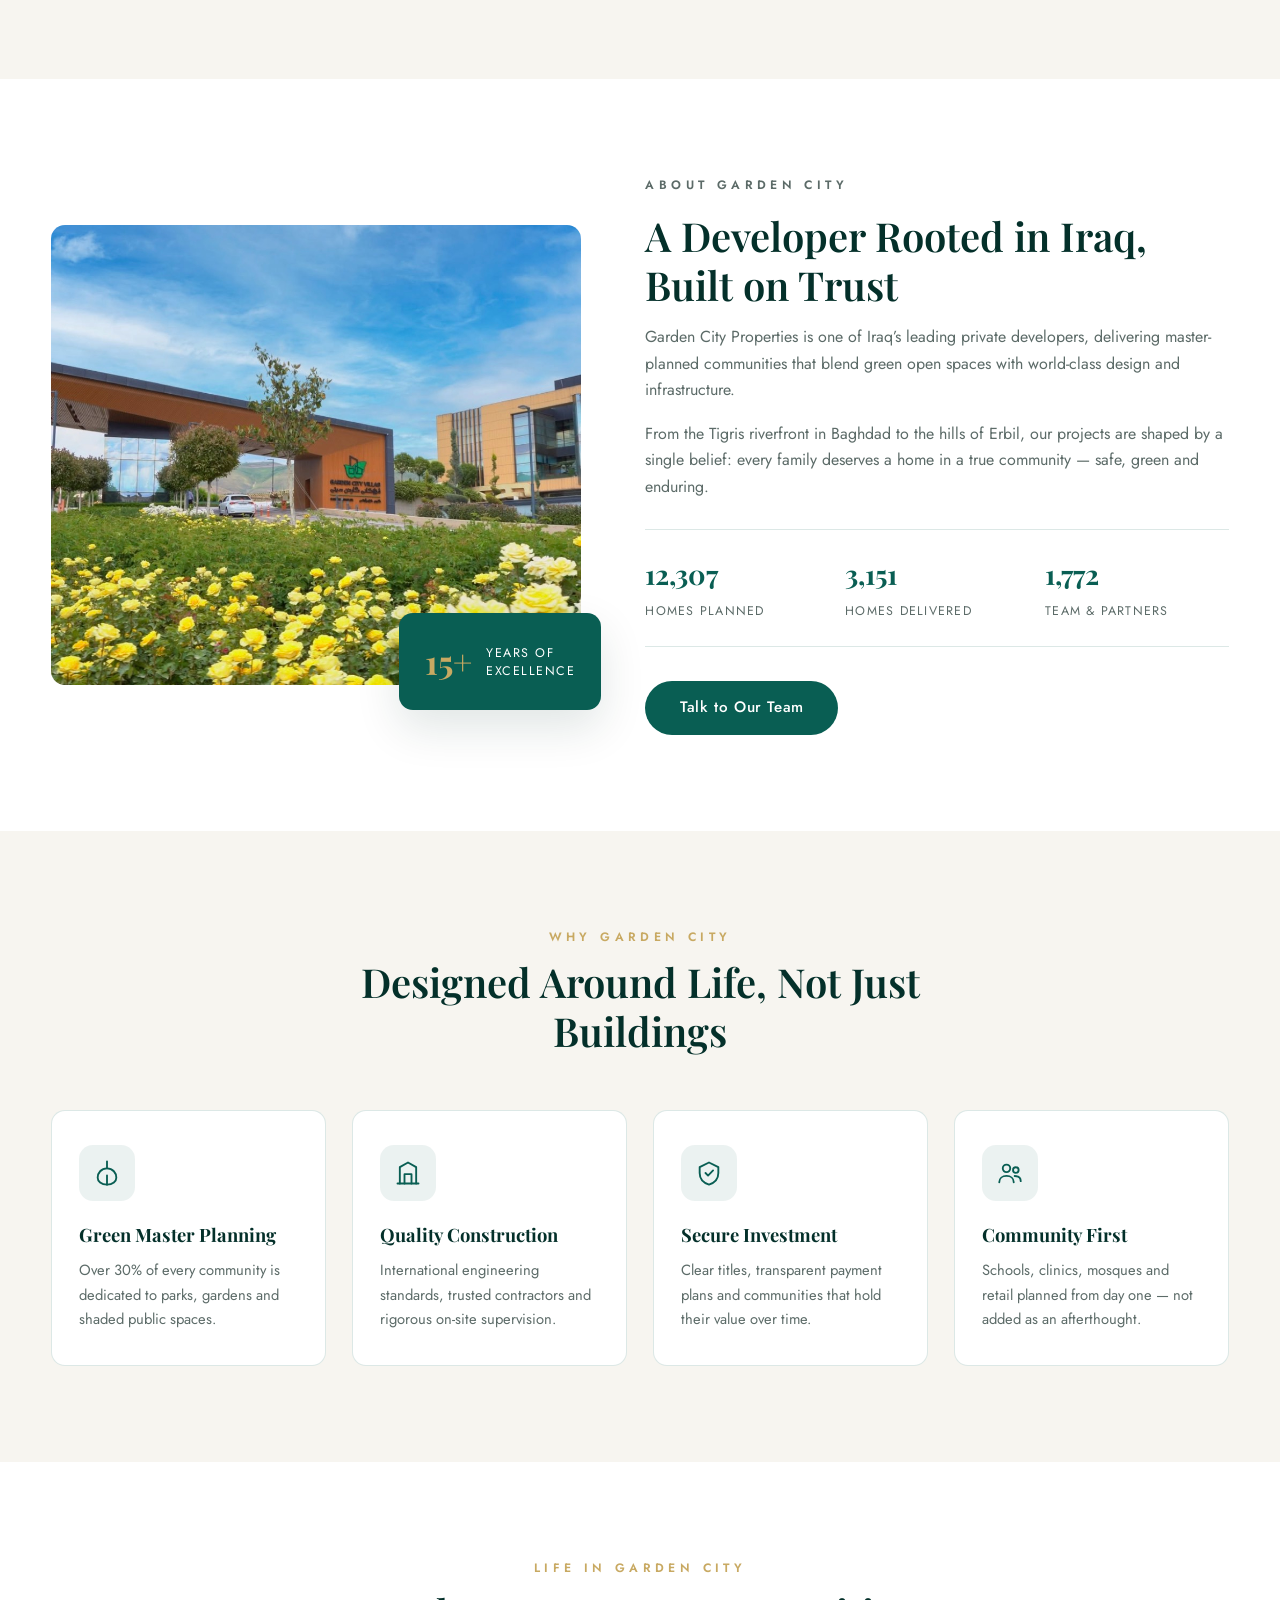
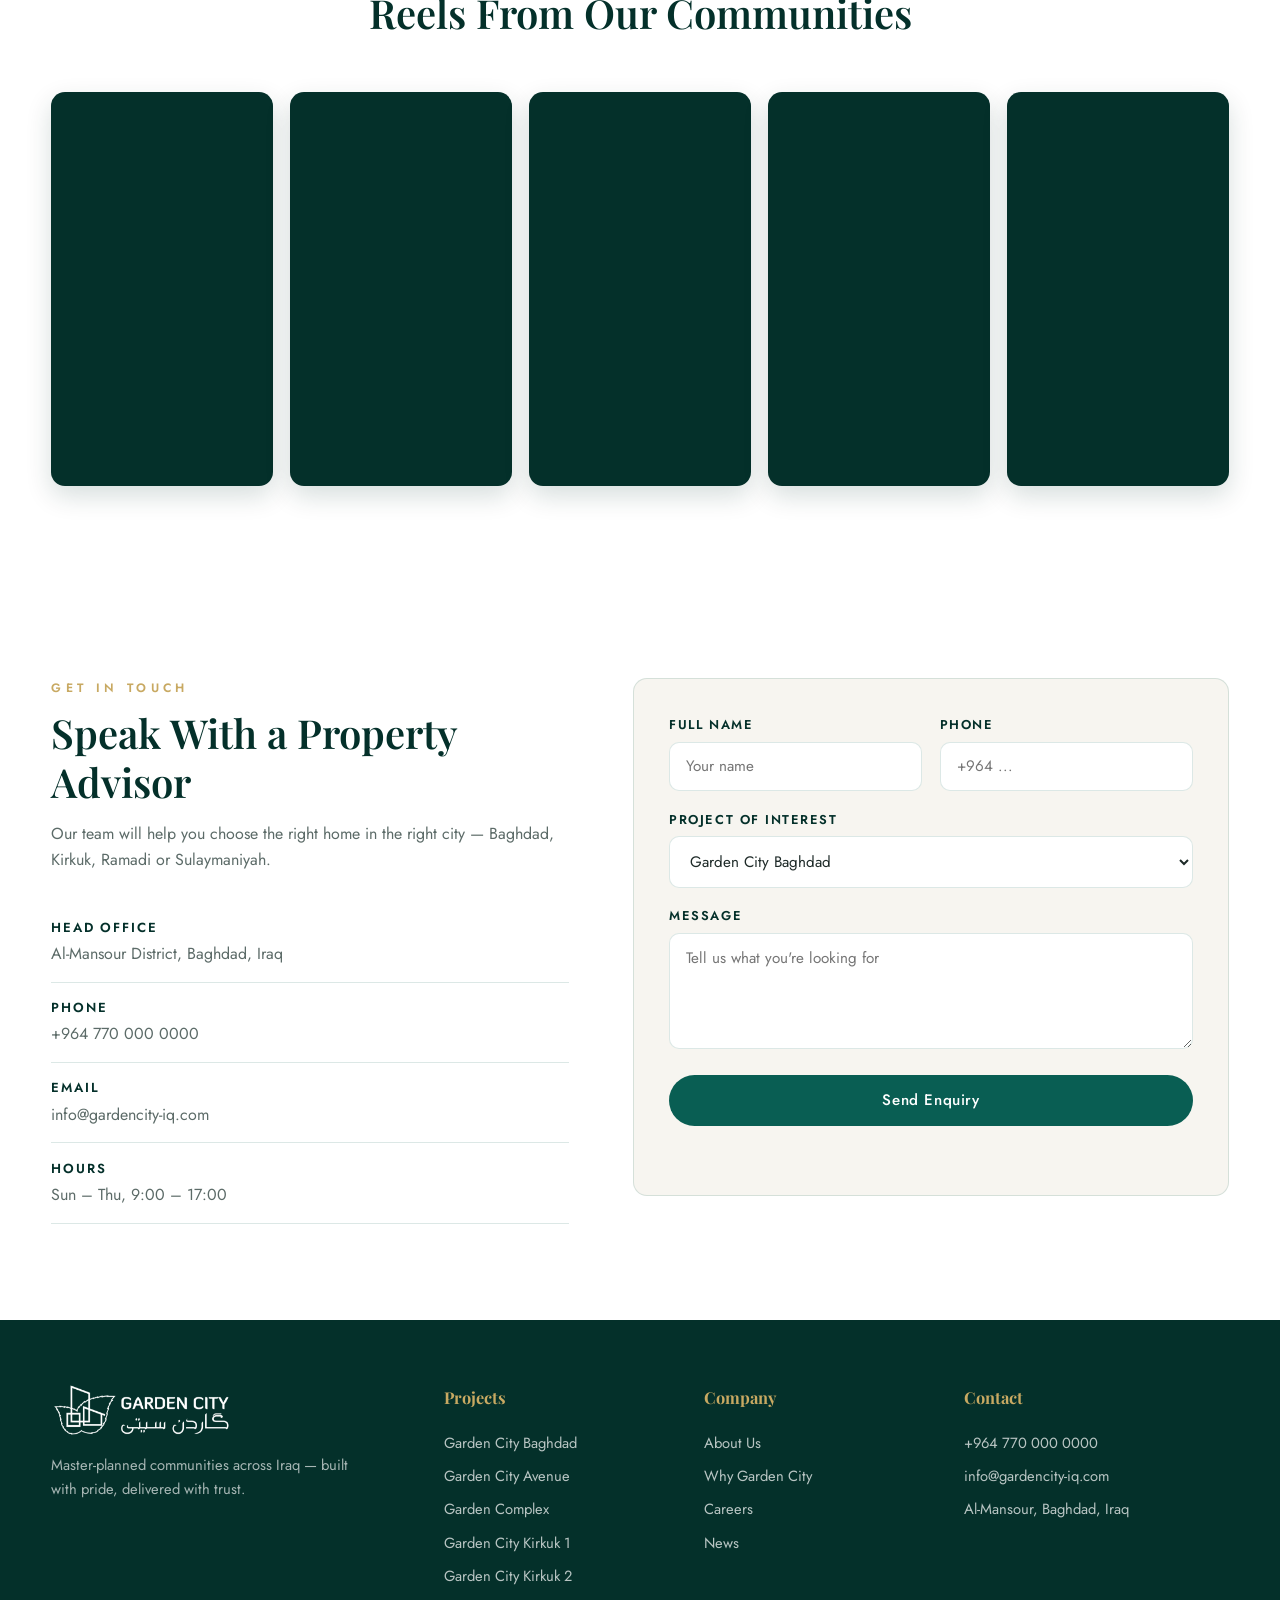
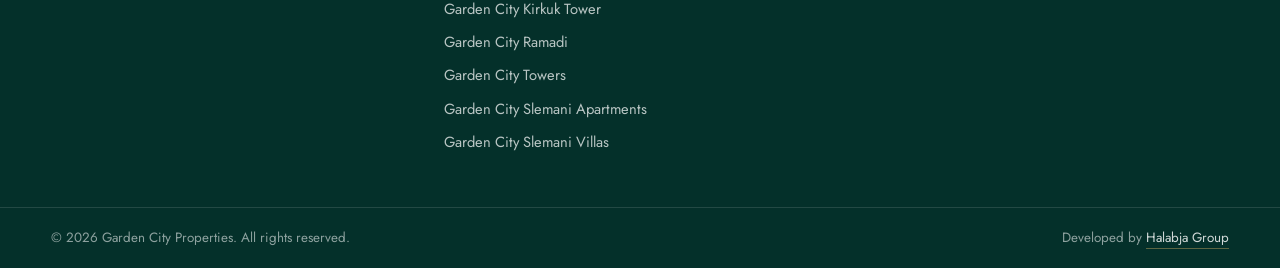
==== commit c18a5e69: "Add Projects mega-menu dropdown with photo thumbnails to nav Hovering 'Projects' in the nav now show" ====
--- a/index.html
+++ b/index.html
@@ -10,7 +10,7 @@
   <link rel="preconnect" href="https://fonts.googleapis.com" />
   <link rel="preconnect" href="https://fonts.gstatic.com" crossorigin />
   <link href="https://fonts.googleapis.com/css2?family=Playfair+Display:wght@400;500;600;700&family=Jost:wght@300;400;500;600&display=swap" rel="stylesheet" />
-  <link rel="stylesheet" href="css/style.css?v=15" />
+  <link rel="stylesheet" href="css/style.css?v=16" />
 </head>
 <body>
 
@@ -24,7 +24,21 @@
 
       <nav class="nav" id="nav">
         <a href="#home" class="nav-link active">Home</a>
-        <a href="#projects" class="nav-link project-preview-link" data-preview-img="images/projects/garden-city-baghdad.jpg">Projects</a>
+        <div class="nav-dropdown">
+          <a href="#projects" class="nav-link">Projects</a>
+          <div class="nav-dropdown-panel">
+            <a href="projects/garden-city-baghdad.html" class="nav-dropdown-item"><span class="nav-dropdown-thumb" style="background-image:url('images/projects/garden-city-baghdad.jpg')"></span><span class="nav-dropdown-name">Garden City Baghdad</span></a>
+            <a href="projects/garden-city-avenue.html" class="nav-dropdown-item"><span class="nav-dropdown-thumb" style="background-image:url('images/projects/garden-city-avenue.jpg')"></span><span class="nav-dropdown-name">Garden City Avenue</span></a>
+            <a href="projects/garden-complex.html" class="nav-dropdown-item"><span class="nav-dropdown-thumb" style="background-image:url('images/projects/garden-complex.jpg')"></span><span class="nav-dropdown-name">Garden Complex</span></a>
+            <a href="projects/garden-city-kirkuk.html" class="nav-dropdown-item"><span class="nav-dropdown-thumb" style="background-image:url('images/projects/garden-city-kirkuk.jpg')"></span><span class="nav-dropdown-name">Garden City Kirkuk 1</span></a>
+            <a href="projects/garden-city-kirkuk-villas.html" class="nav-dropdown-item"><span class="nav-dropdown-thumb" style="background-image:url('images/projects/garden-city-kirkuk-villas.jpg')"></span><span class="nav-dropdown-name">Garden City Kirkuk 2</span></a>
+            <a href="projects/garden-city-kirkuk-tower.html" class="nav-dropdown-item"><span class="nav-dropdown-thumb" style="background-image:url('images/projects/garden-city-kirkuk-tower.jpg')"></span><span class="nav-dropdown-name">Garden City Kirkuk Tower</span></a>
+            <a href="projects/garden-city-ramadi.html" class="nav-dropdown-item"><span class="nav-dropdown-thumb" style="background-image:url('images/projects/garden-city-ramadi.jpg')"></span><span class="nav-dropdown-name">Garden City Ramadi</span></a>
+            <a href="projects/garden-city-towers.html" class="nav-dropdown-item"><span class="nav-dropdown-thumb" style="background-image:url('images/projects/garden-city-towers.jpg')"></span><span class="nav-dropdown-name">Garden City Towers</span></a>
+            <a href="projects/garden-city-slemani-apartments.html" class="nav-dropdown-item"><span class="nav-dropdown-thumb" style="background-image:url('images/projects/garden-city-slemani-apartments.jpg')"></span><span class="nav-dropdown-name">Garden City Slemani Apartments</span></a>
+            <a href="projects/garden-city-slemani-villas.html" class="nav-dropdown-item"><span class="nav-dropdown-thumb" style="background-image:url('images/projects/garden-city-slemani-villas.jpg')"></span><span class="nav-dropdown-name">Garden City Slemani Villas</span></a>
+          </div>
+        </div>
         <a href="#about" class="nav-link">About Us</a>
         <a href="#why-us" class="nav-link">Why Us</a>
         <a href="#contact" class="nav-link">Contact</a>
--- a/css/style.css
+++ b/css/style.css
@@ -155,6 +155,58 @@
   color: var(--white);
 }
 .header:not(.is-scrolled) .nav-cta:hover { background: var(--white); color: var(--teal); }
+
+/* Projects mega-menu on hover */
+.nav-dropdown { position: relative; }
+.nav-dropdown-panel {
+  position: absolute;
+  top: 100%;
+  left: 50%;
+  transform: translateX(-50%) translateY(6px);
+  width: 540px;
+  max-width: 90vw;
+  background: var(--white);
+  border-radius: 14px;
+  box-shadow: 0 20px 50px rgba(4, 48, 42, 0.24);
+  padding: 1rem;
+  display: grid;
+  grid-template-columns: repeat(5, 1fr);
+  gap: 0.6rem;
+  opacity: 0;
+  visibility: hidden;
+  pointer-events: none;
+  transition: opacity 0.2s ease, transform 0.2s ease;
+  z-index: 200;
+}
+.nav-dropdown:hover .nav-dropdown-panel {
+  opacity: 1;
+  visibility: visible;
+  pointer-events: auto;
+  transform: translateX(-50%) translateY(0);
+}
+.nav-dropdown-item {
+  display: flex;
+  flex-direction: column;
+  align-items: center;
+  gap: 0.4rem;
+  text-align: center;
+  border-radius: 10px;
+  padding: 0.5rem 0.4rem;
+  transition: background 0.2s ease;
+}
+.nav-dropdown-item:hover { background: var(--teal-soft); }
+.nav-dropdown-thumb {
+  width: 100%;
+  aspect-ratio: 1;
+  border-radius: 8px;
+  background-size: cover;
+  background-position: center;
+}
+.nav-dropdown-name {
+  font-size: 0.68rem;
+  line-height: 1.25;
+  color: var(--ink);
+}
 
 .nav-toggle {
   display: none;
@@ -921,6 +973,9 @@
   .hero-strip-inner { grid-template-columns: repeat(2, 1fr); gap: 0.8rem; padding: 1rem 0; }
   .hero-scroll { display: none; }
   .footer-grid { grid-template-columns: 1fr 1fr; gap: 2rem; }
+
+  .nav-dropdown { width: 100%; }
+  .nav-dropdown-panel { display: none; } /* no hover on touch — Projects just links to the section */
 }
 
 @media (max-width: 700px) {
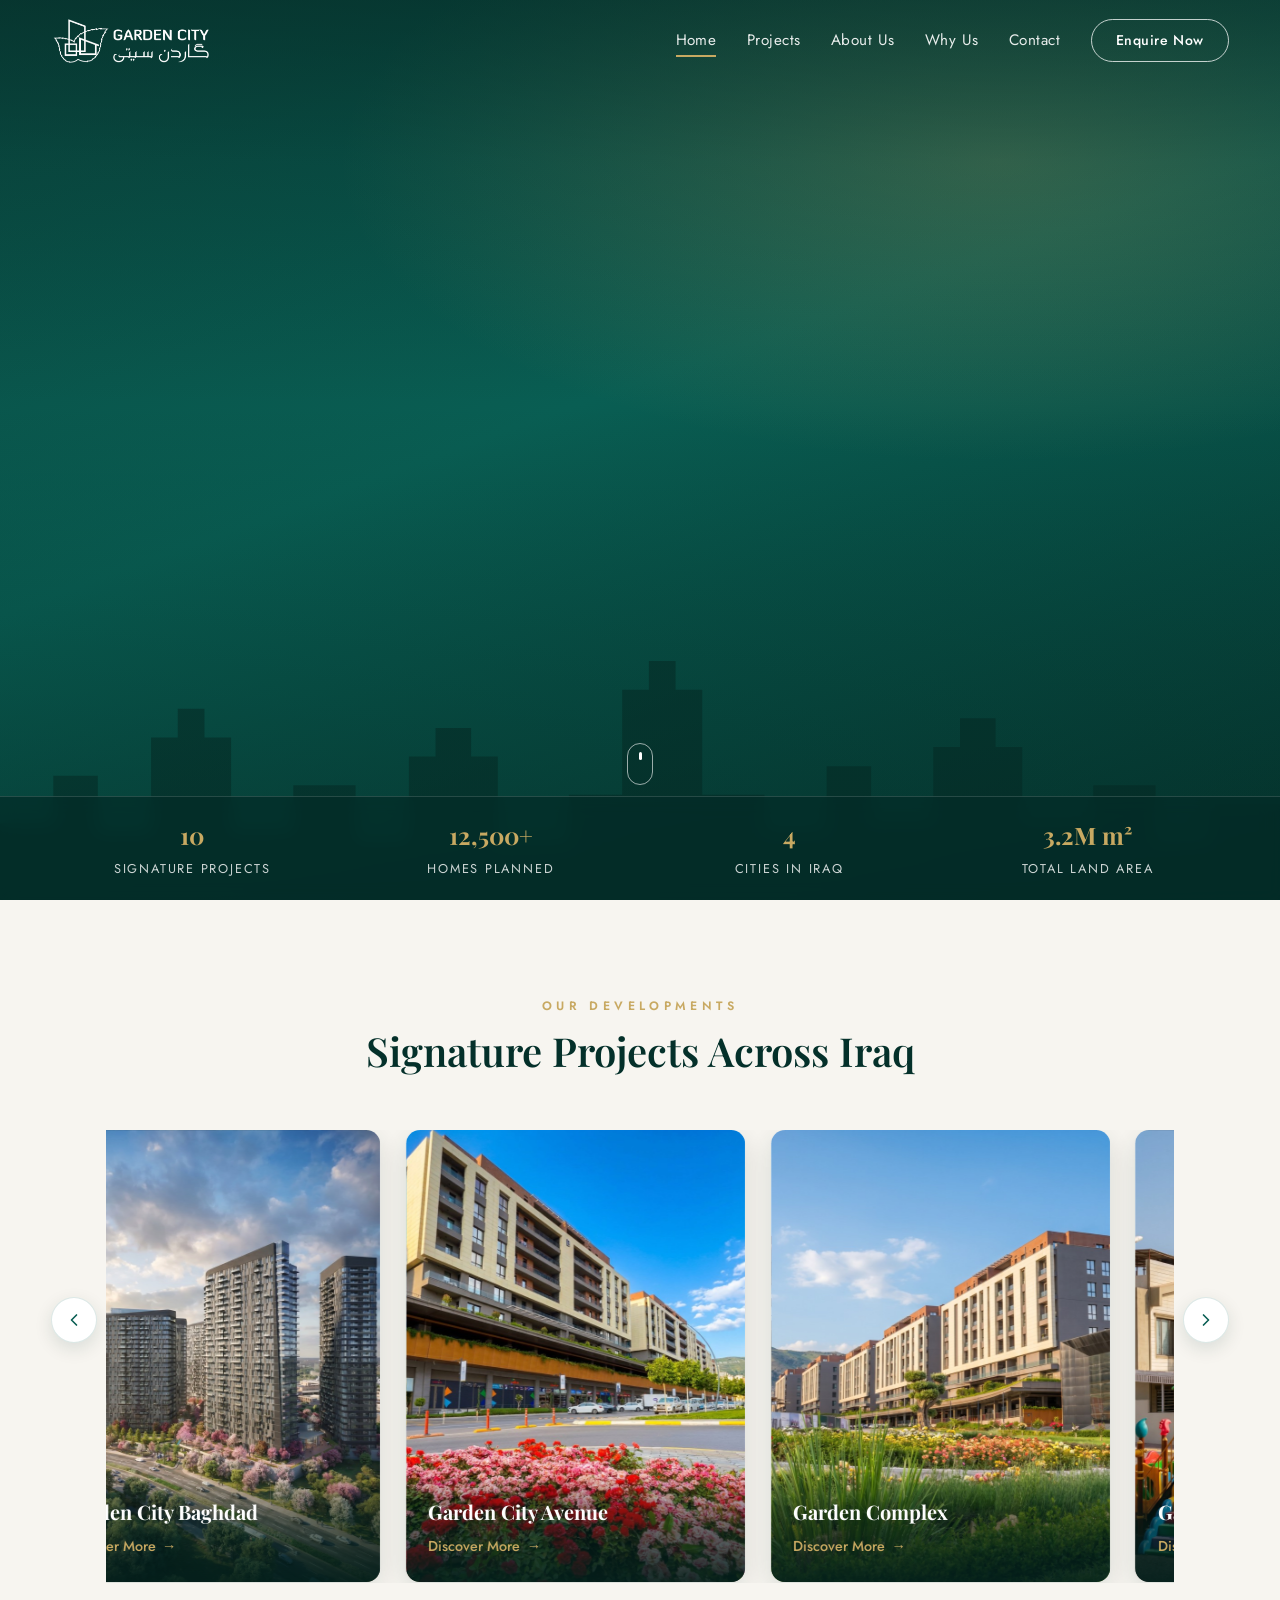
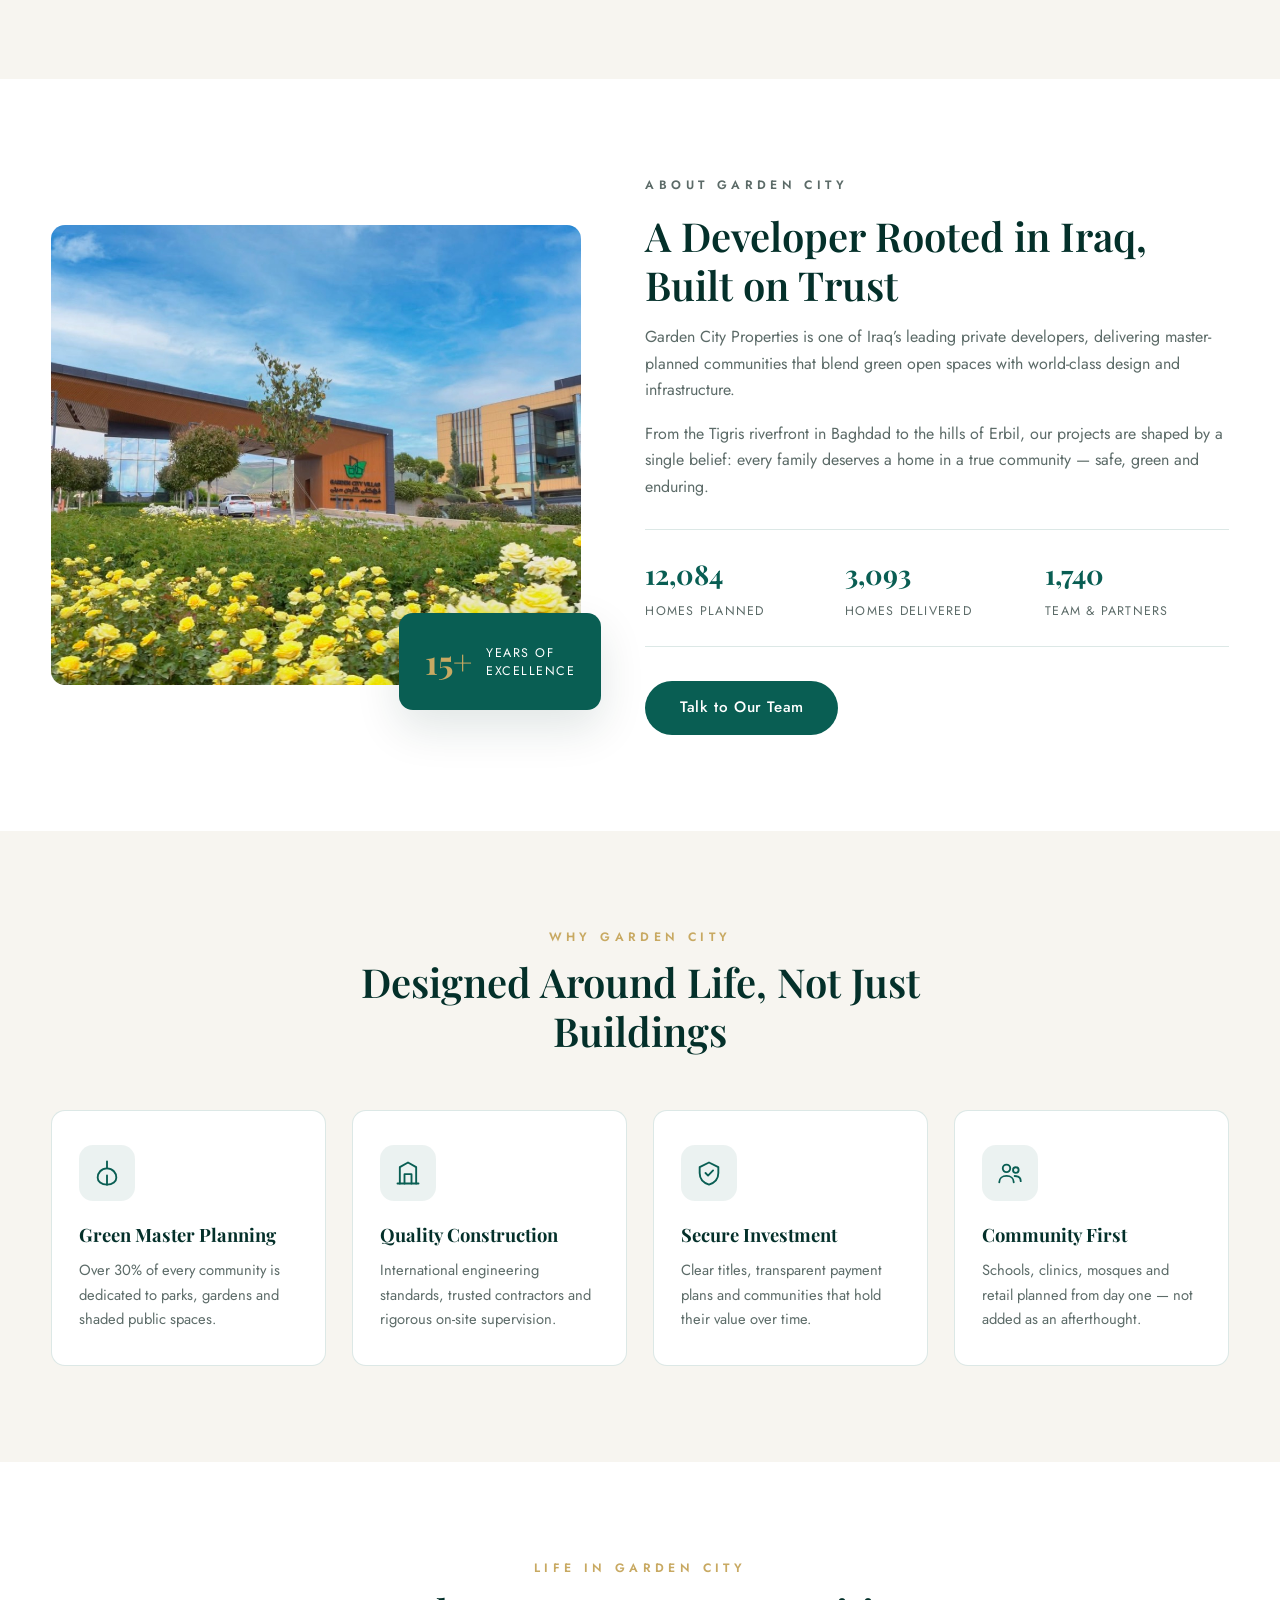
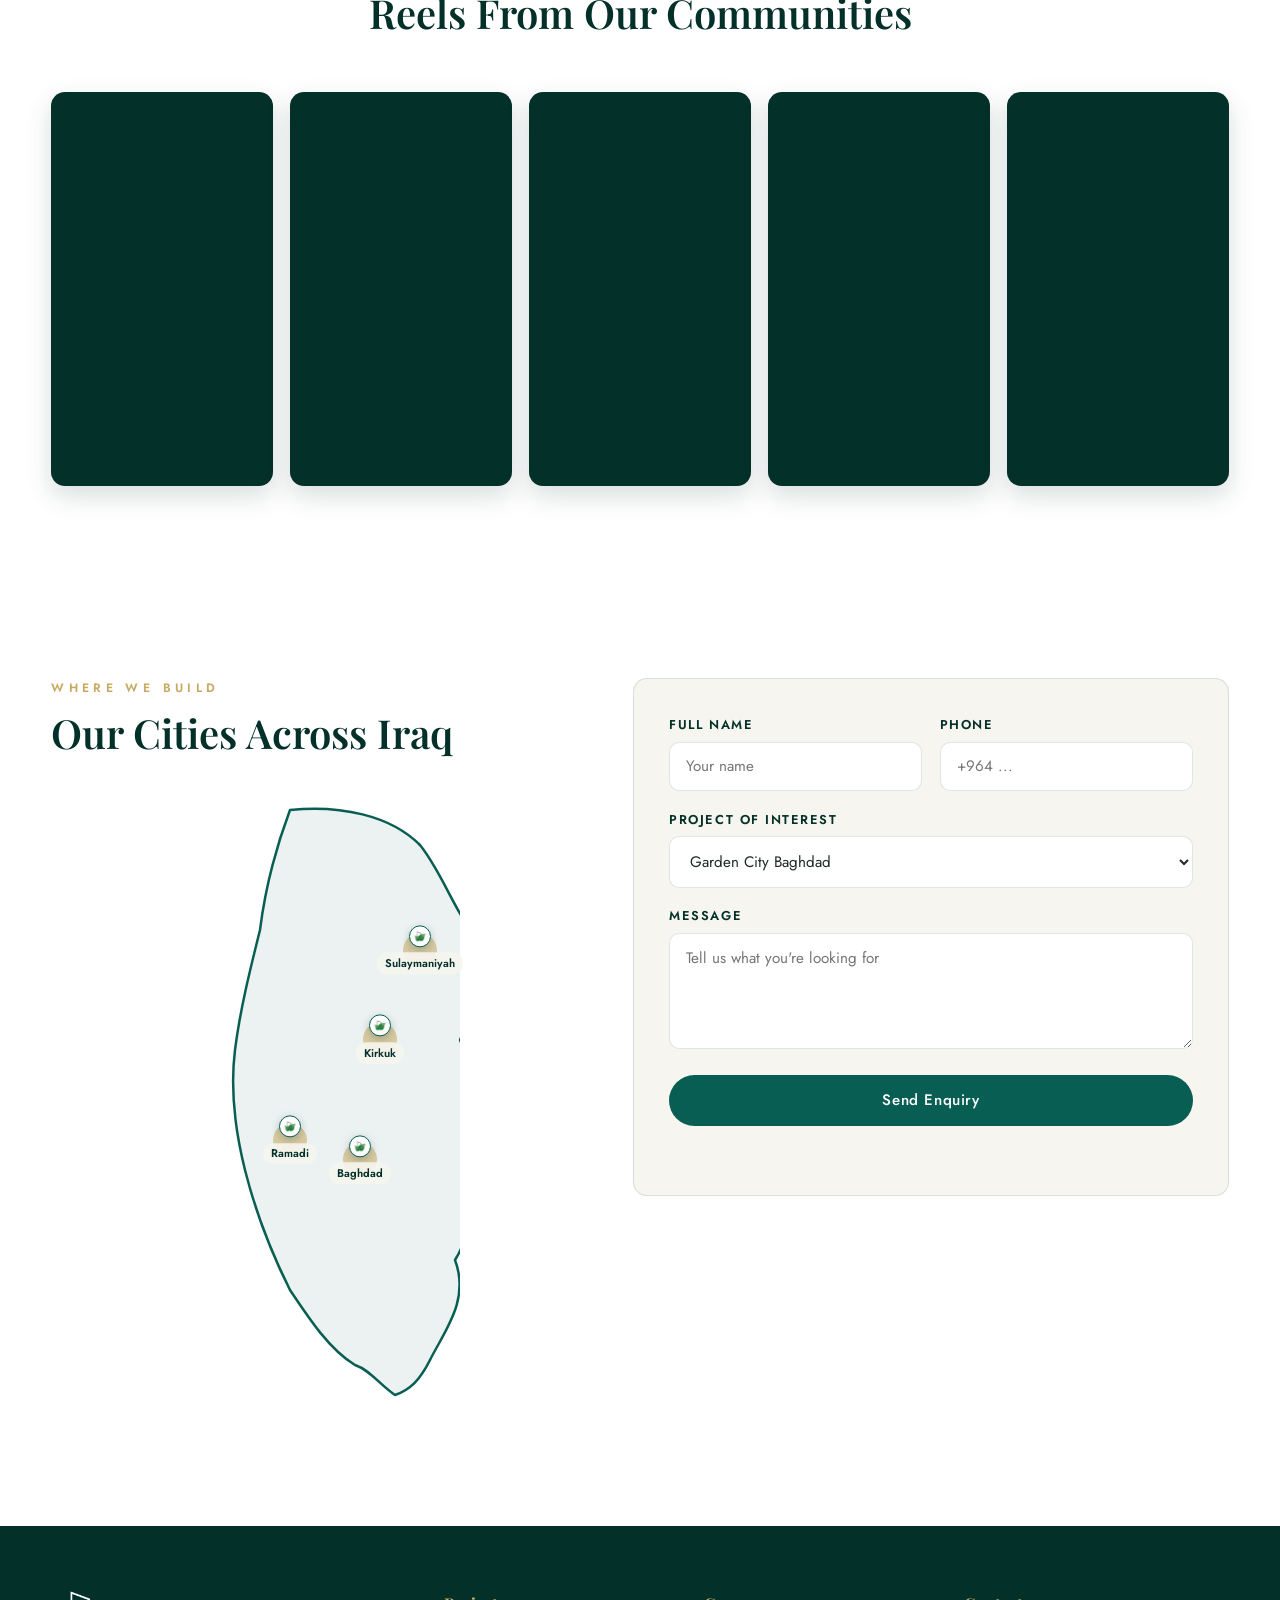
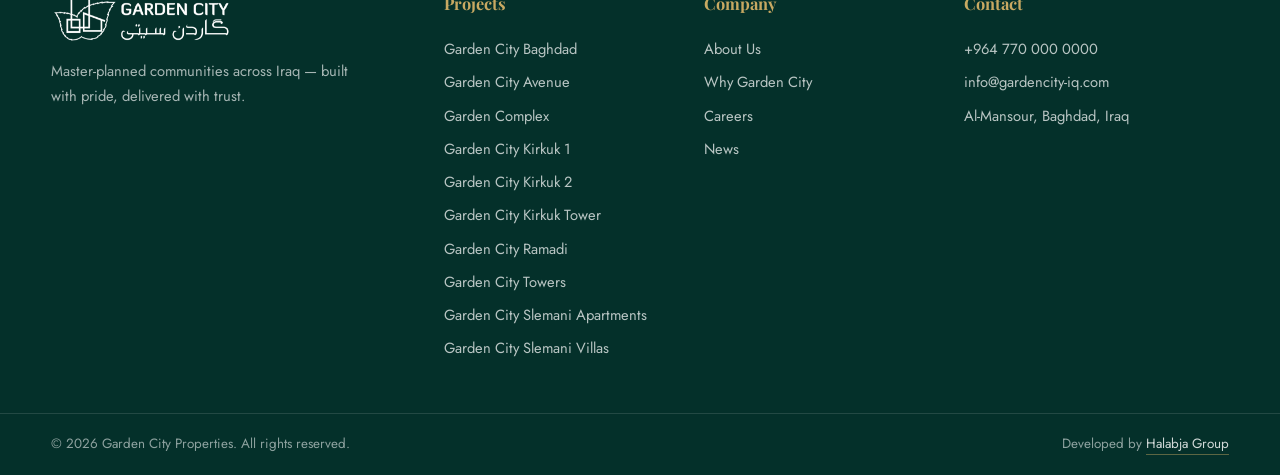
==== commit 3db63f9a: "Replace Get in Touch text with an Iraq map (4 cities lit up); keep form Removed the eyebrow/heading/" ====
--- a/index.html
+++ b/index.html
@@ -10,7 +10,7 @@
   <link rel="preconnect" href="https://fonts.googleapis.com" />
   <link rel="preconnect" href="https://fonts.gstatic.com" crossorigin />
   <link href="https://fonts.googleapis.com/css2?family=Playfair+Display:wght@400;500;600;700&family=Jost:wght@300;400;500;600&display=swap" rel="stylesheet" />
-  <link rel="stylesheet" href="css/style.css?v=16" />
+  <link rel="stylesheet" href="css/style.css?v=17" />
 </head>
 <body>
 
@@ -278,16 +278,34 @@
   <!-- ===== Contact ===== -->
   <section class="section contact" id="contact">
     <div class="container contact-inner">
-      <div class="contact-info reveal">
-        <p class="section-eyebrow">Get in Touch</p>
-        <h2 class="section-title">Speak With a Property Advisor</h2>
-        <p class="section-sub">Our team will help you choose the right home in the right city — Baghdad, Kirkuk, Ramadi or Sulaymaniyah.</p>
-        <ul class="contact-list">
-          <li><strong>Head Office</strong>Al-Mansour District, Baghdad, Iraq</li>
-          <li><strong>Phone</strong>+964 770 000 0000</li>
-          <li><strong>Email</strong>info@gardencity-iq.com</li>
-          <li><strong>Hours</strong>Sun – Thu, 9:00 – 17:00</li>
-        </ul>
+      <div class="contact-map reveal">
+        <p class="section-eyebrow">Where We Build</p>
+        <h2 class="section-title">Our Cities Across Iraq</h2>
+        <div class="iraq-map-wrap">
+          <svg class="iraq-map" viewBox="0 0 300 640" xmlns="http://www.w3.org/2000/svg" aria-hidden="true">
+            <path d="M130,20 C180,15 230,25 260,55 C280,80 290,110 310,140 C290,180 320,210 300,250 C320,290 295,320 315,360 C300,400 320,430 295,470 C310,510 285,540 270,570 C260,590 250,600 235,605 C220,595 210,580 195,575 C170,560 150,530 130,500 C110,460 95,420 85,380 C75,340 70,300 75,260 C80,220 90,180 100,140 C105,100 115,60 130,20 Z" />
+          </svg>
+          <div class="map-marker" style="left:86.7%; top:25%;">
+            <span class="map-marker-pulse"></span>
+            <img class="map-marker-icon" src="images/logo-mark.png" alt="" />
+            <span class="map-marker-label">Sulaymaniyah</span>
+          </div>
+          <div class="map-marker" style="left:73.3%; top:39%;">
+            <span class="map-marker-pulse"></span>
+            <img class="map-marker-icon" src="images/logo-mark.png" alt="" />
+            <span class="map-marker-label">Kirkuk</span>
+          </div>
+          <div class="map-marker" style="left:66.7%; top:57.8%;">
+            <span class="map-marker-pulse"></span>
+            <img class="map-marker-icon" src="images/logo-mark.png" alt="" />
+            <span class="map-marker-label">Baghdad</span>
+          </div>
+          <div class="map-marker" style="left:43.3%; top:54.7%;">
+            <span class="map-marker-pulse"></span>
+            <img class="map-marker-icon" src="images/logo-mark.png" alt="" />
+            <span class="map-marker-label">Ramadi</span>
+          </div>
+        </div>
       </div>
       <form class="contact-form reveal" id="contactForm" novalidate>
         <div class="form-row">
--- a/css/style.css
+++ b/css/style.css
@@ -592,22 +592,72 @@
   gap: 4rem;
   align-items: start;
 }
-.contact-info .section-title,
-.contact-info .section-eyebrow { text-align: left; }
-.contact-list { margin-top: 1.8rem; }
-.contact-list li {
-  padding: 0.9rem 0;
-  border-bottom: 1px solid var(--line);
-  color: var(--muted);
-}
-.contact-list strong {
+.contact-map .section-title,
+.contact-map .section-eyebrow { text-align: left; }
+
+.iraq-map-wrap {
+  position: relative;
+  width: 100%;
+  max-width: 300px;
+  margin: 2rem auto 0;
+}
+.iraq-map {
+  width: 100%;
+  height: auto;
   display: block;
+}
+.iraq-map path {
+  fill: var(--teal-soft);
+  stroke: var(--teal);
+  stroke-width: 2.5;
+  stroke-linejoin: round;
+}
+.map-marker {
+  position: absolute;
+  transform: translate(-50%, -50%);
+  display: flex;
+  flex-direction: column;
+  align-items: center;
+  width: 0;
+}
+.map-marker-pulse {
+  position: absolute;
+  top: 50%;
+  left: 50%;
+  width: 34px;
+  height: 34px;
+  margin: -17px 0 0 -17px;
+  border-radius: 999px;
+  background: var(--gold);
+  opacity: 0.55;
+  animation: mapPulse 2.2s ease-out infinite;
+}
+@keyframes mapPulse {
+  0% { transform: scale(0.4); opacity: 0.6; }
+  70% { transform: scale(1.6); opacity: 0; }
+  100% { transform: scale(1.6); opacity: 0; }
+}
+.map-marker-icon {
+  position: relative;
+  width: 22px;
+  height: 22px;
+  border-radius: 50%;
+  background: var(--white);
+  border: 1.5px solid var(--teal);
+  padding: 3px;
+  object-fit: contain;
+  box-shadow: 0 3px 8px rgba(4, 48, 42, 0.25);
+}
+.map-marker-label {
+  position: relative;
+  margin-top: 0.35rem;
+  white-space: nowrap;
+  font-size: 0.7rem;
+  font-weight: 600;
   color: var(--teal-deeper);
-  font-weight: 600;
-  font-size: 0.82rem;
-  text-transform: uppercase;
-  letter-spacing: 0.14em;
-  margin-bottom: 0.15rem;
+  background: rgba(247, 245, 240, 0.9);
+  padding: 0.1rem 0.5rem;
+  border-radius: 999px;
 }
 
 .contact-form {
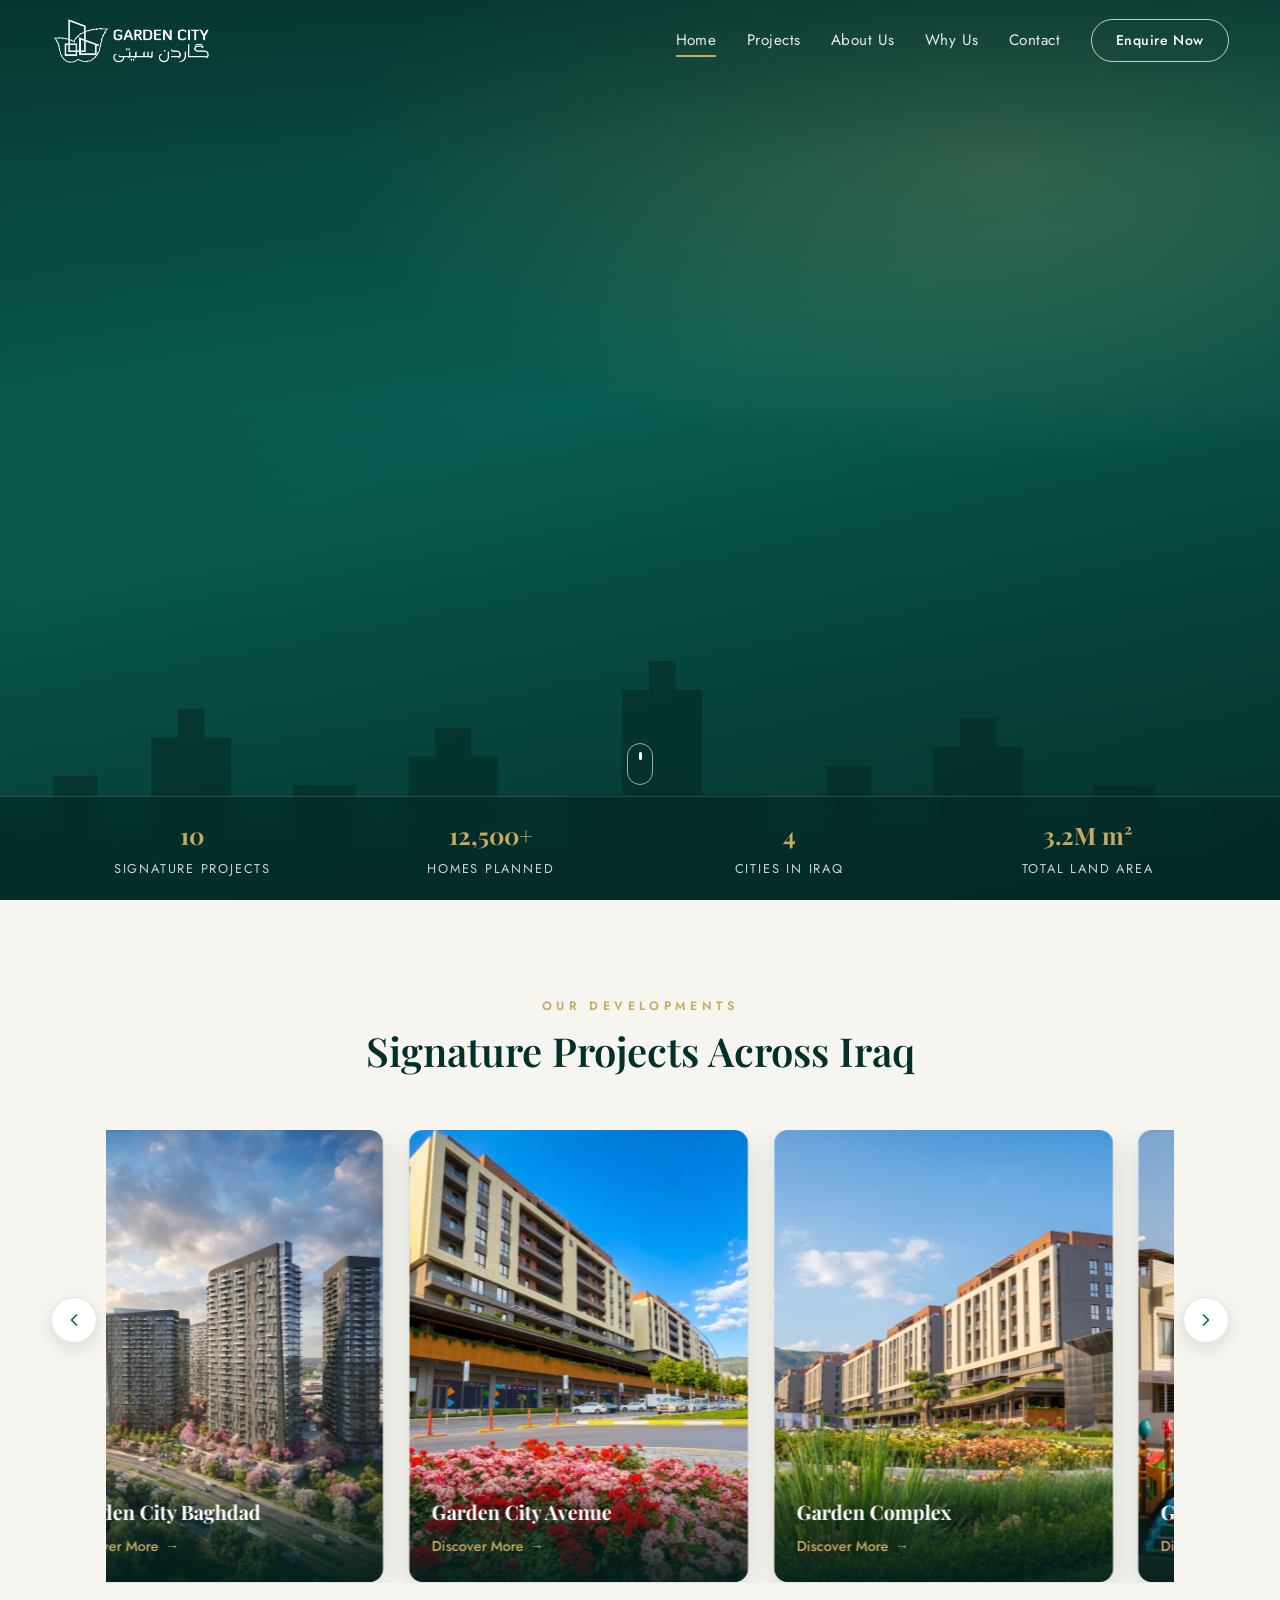
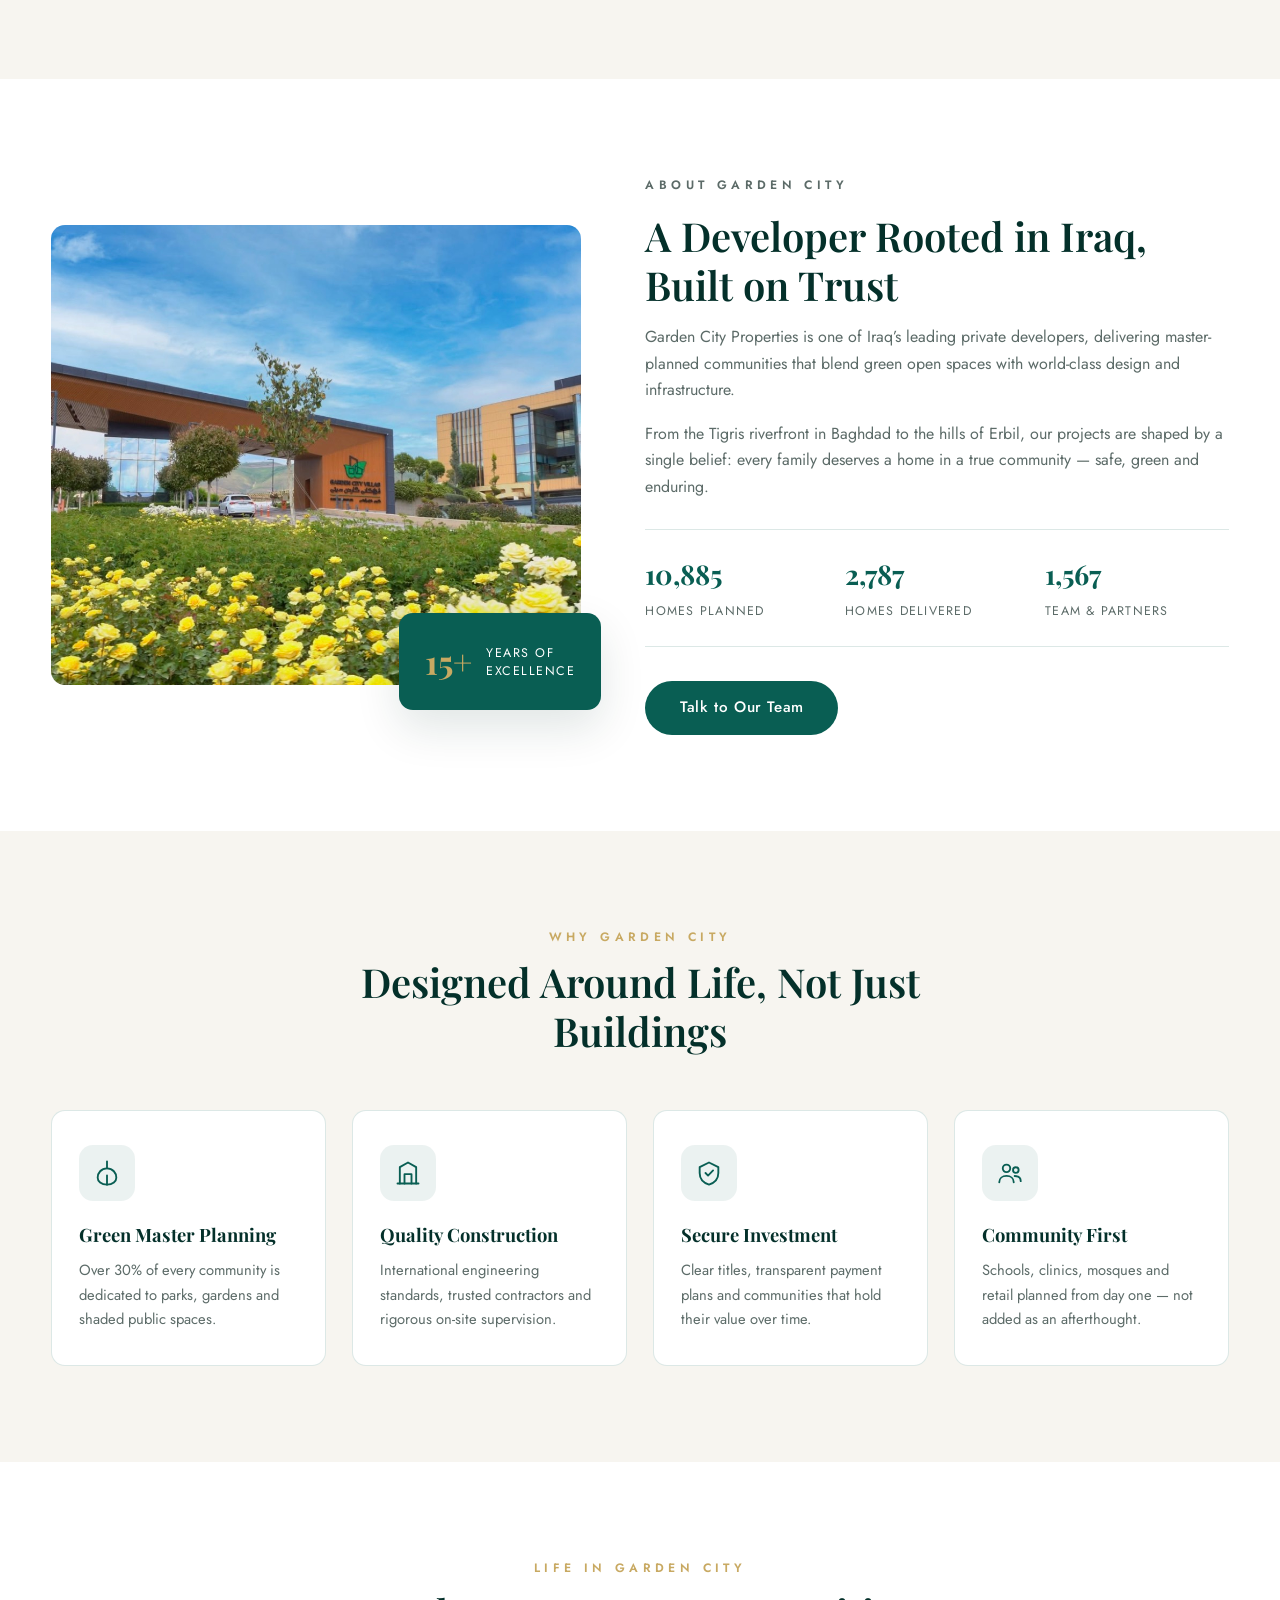
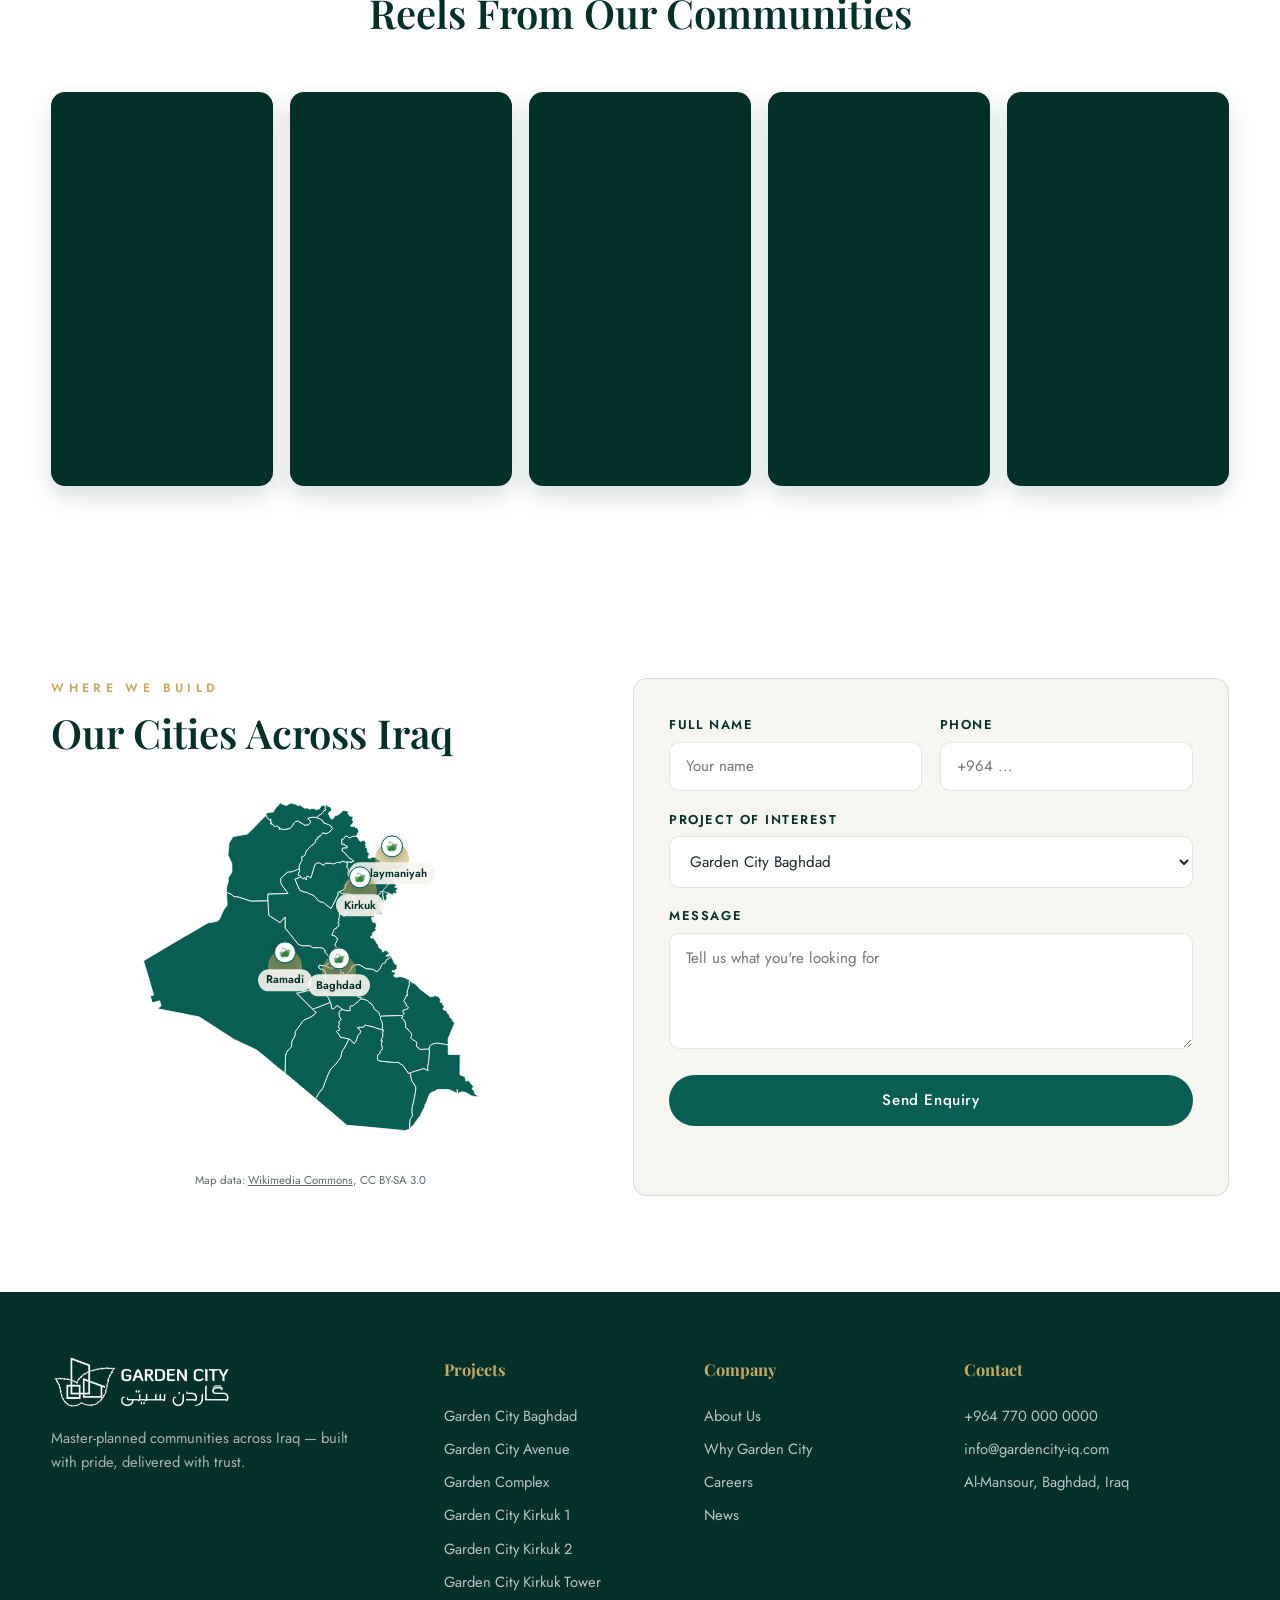
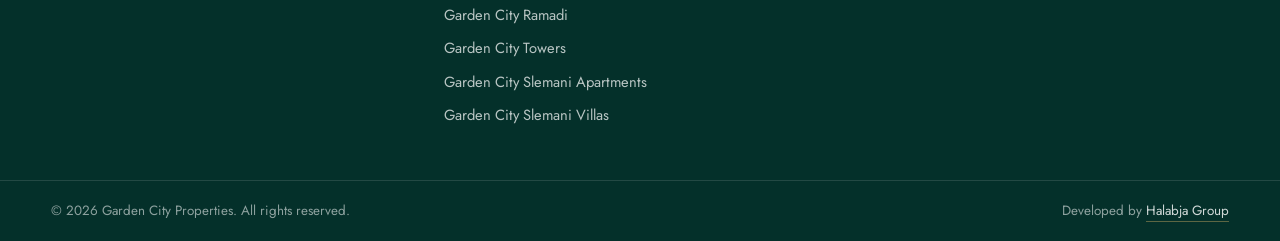
==== commit 69f3fbdf: "Replace stylized Iraq map with accurate governorate boundaries Swapped the rough hand-drawn outline " ====
--- a/index.html
+++ b/index.html
@@ -10,7 +10,7 @@
   <link rel="preconnect" href="https://fonts.googleapis.com" />
   <link rel="preconnect" href="https://fonts.gstatic.com" crossorigin />
   <link href="https://fonts.googleapis.com/css2?family=Playfair+Display:wght@400;500;600;700&family=Jost:wght@300;400;500;600&display=swap" rel="stylesheet" />
-  <link rel="stylesheet" href="css/style.css?v=17" />
+  <link rel="stylesheet" href="css/style.css?v=18" />
 </head>
 <body>
 
@@ -281,31 +281,52 @@
       <div class="contact-map reveal">
         <p class="section-eyebrow">Where We Build</p>
         <h2 class="section-title">Our Cities Across Iraq</h2>
+        <!-- Governorate boundaries adapted from "Iraqi Governorates.svg", Wikimedia Commons,
+             licensed CC BY-SA 3.0 / GFDL (https://commons.wikimedia.org/wiki/File:Iraqi_Governorates.svg) -->
         <div class="iraq-map-wrap">
-          <svg class="iraq-map" viewBox="0 0 300 640" xmlns="http://www.w3.org/2000/svg" aria-hidden="true">
-            <path d="M130,20 C180,15 230,25 260,55 C280,80 290,110 310,140 C290,180 320,210 300,250 C320,290 295,320 315,360 C300,400 320,430 295,470 C310,510 285,540 270,570 C260,590 250,600 235,605 C220,595 210,580 195,575 C170,560 150,530 130,500 C110,460 95,420 85,380 C75,340 70,300 75,260 C80,220 90,180 100,140 C105,100 115,60 130,20 Z" />
+          <svg class="iraq-map" viewBox="0 0 1240.813 1264.1963" xmlns="http://www.w3.org/2000/svg" aria-hidden="true">
+            <path d="m 469.95508,85.645219 c 0.0614,0.261086 -0.077,0.585519 -0.53033,1.090036 -4.31391,4.800591 -9.65869,9.107421 -14.23877,13.747065 -6.50537,6.58936 -38.97606,40.19849 -38.97606,40.19849 -1.65087,1.71533 -9.58105,8.99488 -11.7998,10.8855 -0.33789,0.28784 -0.44385,0.36007 -0.87256,0.43677 -2.9585,0.52954 -39.95288,7.19605 -49.13599,8.8689 -0.61206,1.00439 -11.46704,19.90649 -13.61841,23.3457 0,2.10841 0.1318,4.27199 0.0735,6.37013 -0.0613,2.19604 -2.4917,24.67675 -3.39404,33.36401 1.26318,2.51905 12.46264,27.00269 13.34399,29.51929 0.0146,0.041 0.15723,9.07862 0.20093,13.39478 0.054,5.29908 0.25173,10.62427 0.18213,15.92139 -1.40625,1.97095 -12.48218,20.19019 -12.71143,20.41431 0,0 -0.0193,9.4458 -0.0637,13.98193 0,0 -1.44482,3.82519 -1.677,4.57617 -0.38941,1.26075 -3.6028,11.04541 -3.5813,12.17432 0.0349,1.8413 0.24194,3.86596 0.104,5.69067 -0.21362,2.82886 -0.87622,5.72632 -1.26831,8.54541 -0.0132,0.0957 -0.005,0.18093 0,0.27783 0.044,0.77722 0.009,2.562 0.26734,4.18006 l 17.29173,7.60602 9.528,7.721 12.972,0.779 45.246,14.528 57.77578,-0.97309 0.2822,-23.38168 69.4458,-1.92334 -22.66797,-31.8667 c 0,0 -4.83203,-16.3833 -1.08203,-21.3833 3.75,-5 22.85303,-20.60107 22.85303,-20.60107 0,0 12.39697,0.10107 17.14697,-1.89893 4.75,-2 22.46118,-9.60889 22.46118,-9.60889 -0.24732,-3.10987 -0.44995,-6.22461 0.0242,-9.22266 0.0449,-0.28125 0.18652,-0.54736 0.23096,-0.82886 0.0229,-0.14502 -9.8e-4,-0.73877 0.0317,-0.82983 1.20459,-3.37598 2.20996,-5.56714 3.80615,-8.67896 0.64844,-1.2644 1.52051,-2.47559 2.16504,-3.73584 0.43213,-0.84448 0.44385,-1.07056 0.98486,-1.9231 0.84668,-1.3335 2.03857,-3.69092 3.01807,-4.8291 -0.46875,-0.68262 -2.55127,-9.14209 -2.91602,-10.51611 1.43799,-0.1167 3.1626,-0.37891 4.52344,-0.84033 l 0.81006,-0.45386 c 0.9375,-0.52563 1.77295,-1.26636 2.76562,-1.69849 0.63477,-0.27637 1.18018,-0.30737 1.76123,-0.72754 l 0.76562,-0.55322 c 0.27002,-0.25146 2.73877,-4.75391 2.75537,-4.79175 0.28418,-0.64868 0.41602,-1.67456 0.59033,-2.3772 0.0283,-0.11426 -0.0537,-0.40137 -0.0327,-0.52856 0.31738,-1.91113 0.27148,-2.70825 1.39795,-4.28931 l 1.32666,-1.86206 c 0.7168,-1.28516 -0.27783,-3.63501 1.31104,-4.6394 1.12354,-0.71045 2.5835,-0.4646 3.47803,-1.5481 0.98193,-1.18921 0.50244,-2.88892 1.64062,-3.99902 0.99121,-0.96606 1.97412,-2.03979 3.01807,-2.94214 0.91162,-0.78711 2.18066,-1.31934 2.9541,-2.26416 0.90186,-1.10156 1.79346,-3.03027 2.91846,-3.84766 1.15527,-0.83936 2.58154,-1.05566 3.74121,-1.77295 0.11523,-0.0713 0.74707,-0.94531 0.91748,-1.09521 0.93896,-0.82715 2.26611,-1.05713 3.24756,-1.81055 0.80029,-0.61377 1.13574,-1.55176 1.80518,-2.30151 0.52295,-0.58618 1.12158,-1.13794 1.67432,-1.69849 l 0.0513,-0.32837 c 1.76904,-1.16821 1.61084,-2.22168 2.7041,-3.06641 0.38086,0.0461 1.04346,-0.33618 1.31299,-0.56567 0.4668,-0.61938 0.33545,-1.56543 0.65576,-2.22607 0.39844,-0.82153 1.13086,-1.71777 1.63916,-2.49023 0.0156,-0.0229 0.0879,-0.43701 0.0986,-0.49023 l -0.62305,-1.20801 0.91846,-1.73584 c -0.21436,-0.61255 -0.42627,-1.88965 0.0322,-2.4519 1.59277,-0.11523 4.2251,0.0535 5.38232,-1.32007 0.66211,-1.25928 -0.005,-3.12207 -0.91895,-4.07471 0.085,-1.02075 0.24854,-1.69653 1.11475,-2.30151 1.7334,-0.55151 2.875,0.72778 4.39746,0.56567 2.16699,-0.92139 0.0654,-2.91113 0.62256,-4.49023 0.15283,-0.22607 0.54639,-0.46558 0.81982,-0.48999 0.43848,0.0139 1.2168,0.89307 1.44385,1.2063 0.71533,0.15918 1.84766,0.0332 2.36182,-0.52881 0.4917,-0.5376 0.46484,-1.51123 0.75488,-2.1499 1.01904,-2.24146 1.98193,-1.87964 2.88721,-3.13086 0.18848,-0.26074 0.2959,-0.65918 0.45898,-0.94385 0.31201,-0.5459 0.95508,-0.81006 1.37842,-1.24463 0.3833,-0.39307 0.26318,-1.104 0.72168,-1.47144 1.09082,-0.87427 2.11328,-0.31348 2.53711,-1.77368 l 0.10938,-0.37695 0.10938,-0.37695 0.39355,-0.26514 c 1.23438,0.28857 0.87402,1.37842 2.63525,1.61084 0.23486,0.0308 0.63379,0.0581 0.84229,-0.1394 l 0.52539,0.11401 c -0.0713,0.42261 -0.24854,1.74658 -0.0659,2.15039 l 0.42725,0.26318 c 0.27002,7.3e-4 0.69141,-0.19312 0.85303,-0.41357 l 0.36084,-1.09424 0.7876,-0.49121 c 2.59082,1.27612 3.04541,-0.49609 4.03418,-0.45288 l 0.49268,0.22583 -0.16455,1.69946 0.2627,0.33887 0.62402,0.0757 c 0.47217,-0.19165 0.63721,-0.70532 0.98486,-1.0188 0.66943,-0.60376 1.73828,-0.84326 2.5249,-1.24561 0.41309,-0.21094 0.79492,-0.56592 1.21436,-0.75537 0.57764,-0.26025 2.19238,-0.55688 2.62402,-1.09326 0.4834,-0.6001 0.75732,-1.58008 1.64111,-1.69727 l 0.52539,-0.86743 c 0.61621,-0.51147 1.46631,0.27124 2.75488,-0.94409 l 0.91895,-2.67871 c 0.12109,-0.35327 1.54492,-0.81665 1.93555,-1.28174 0.72949,-0.86865 0.91455,-2.45703 1.83838,-3.05811 0.64111,-0.41748 1.44238,-0.65527 2.09863,-1.05493 0.87451,-0.53247 1.65088,-2.22632 1.73975,-3.17017 0.004,-0.0413 -0.20898,-1.35498 -0.23047,-1.43408 -0.2959,-1.08618 -2.39209,-0.91211 -2.78906,-1.47119 -0.33008,-0.46606 -0.60352,-1.08105 -0.88477,-1.5835 0.3208,-2.75098 0.0269,-3.72852 -2.68994,-4.67969 -1.38037,-2.43604 -1.92822,-1.71729 -4.56055,-2.48926 -0.66602,-0.19531 -1.12744,-0.81104 -1.70752,-1.09546 -0.78125,-0.38354 -1.7666,-0.7749 -2.59131,-1.05493 -1.1543,-0.3916 -2.47314,-0.18042 -3.6416,-0.41553 -1.08008,-0.21729 -1.2627,-1.32764 -1.90234,-2 -0.57764,-0.60693 -3.28271,-1.07324 -3.93701,-1.16895 -1.69775,-0.24878 -2.16602,0.75195 -3.44482,0.83008 l -0.49268,-0.22607 c -0.26855,-0.22729 -0.43164,-0.96094 -0.45996,-1.28271 l -0.36035,-0.34106 c -0.28076,-0.33569 0.40771,-2.32007 0.52539,-2.75415 -0.53857,-1.99707 -2.87256,-0.88525 -4.2334,-1.09326 l -0.19629,-0.41455 0.91797,-1.92432 c 0.0493,-0.47021 -1.84326,-3.37988 -2.32812,-3.84985 -2.18457,-0.42603 -3.7832,-1.22388 -5.64404,-2.37622 -0.0937,-0.0581 -0.22998,-0.30249 -0.32764,-0.3772 -0.21777,-0.16602 -2.55273,-1.96753 -2.62402,-2 -0.30176,-0.13696 -0.51416,-0.06909 -0.84229,-0.11304 -1.66504,-0.22314 -3.43701,-0.51709 -5.03125,-1.05566 -0.42773,-0.14453 -2.02539,-1.42773 -2.39502,-1.69775 -1.0293,-0.75 -2.45459,-1.1582 -3.90602,-1.58944 l -10.19165,-1.10238 -15.80127,2.36768 c 0,0 -2.68506,1.31543 -2.79785,2.88892 -0.1128,1.57324 -0.38721,1.92651 0.61279,2.17651 1,0.25 2.5,1 2.5,1 0,0 3.75,3.5 4.75,4.75 1,1.25 0.75,5.75 0.75,5.75 l -6.17188,6.57568 c 0,0 -7.82812,1.92432 -9.32812,1.92432 -1.5,0 -5.25,-0.25 -6.5,-1.25 -1.25,-1 -14,-9 -18.75,-11.75 -4.75,-2.75 -12.75,1.25 -12.75,1.25 0,0 -10.75,16 -12,17.75 -1.25,1.75 -5.75,4.75 -5.75,4.75 l -9.88232,2.8418 c -1.11768,0.50781 -2.38574,0.68213 -3.57666,0.91699 -1.67871,0.33105 -3.92578,0.75855 -5.6416,0.51709 l -0.70215,0.50146 c -0.37402,-1.31491 -2.12793,-1.93042 -3.30078,-1.29541 -0.62793,0.33985 -1.48144,1.77344 -1.77148,2.3772 -0.2417,0.1513 -0.72265,0.1753 -0.98486,0.0759 l -0.52539,-0.71631 c 0.0557,-0.44946 -0.2959,-1.44482 -0.45801,-1.84863 -0.64698,-0.64184 -3.45899,-2.79541 -4.42969,-1.81152 l -1.67432,1.69751 c -0.45361,0.45971 -3.29101,0.49804 -3.70605,0.11401 -0.58691,-0.80127 0.0991,-2.13623 0.9502,-2.41553 0.45996,-0.15088 0.99951,-0.19922 1.44482,-0.37744 0.25098,-0.1001 0.58545,-0.37744 0.81885,-0.52832 l 0.23096,-0.45288 c -0.10498,-0.27954 -0.26904,-0.56177 -0.45947,-0.79175 -0.74853,-0.53027 -4.12011,-0.0864 -4.49609,-1.01855 -0.43261,-1.07349 -0.96679,-2.80811 -2.03271,-3.50879 -0.42822,-0.28174 -1.00537,-0.40723 -1.44336,-0.67896 -0.0718,-0.0442 -0.18798,-0.31007 -0.26318,-0.37817 -0.41357,-0.37354 -0.91943,-0.94653 -1.37793,-1.24463 -0.20117,-0.13086 -1.2417,-0.39719 -1.50879,-0.44019 -2.26269,-0.36352 -2.09131,1.44458 -3.77246,2.06299 l -0.63525,0.10034 c -0.12353,0.0195 -0.19189,0.048 -0.31738,0.05 -0.59668,0.008 -1.20752,-0.11401 -1.80469,-0.11401 -0.37353,0 -0.72607,0.22105 -1.0166,0.22705 -0.0933,0.002 -1.18211,-0.12797 -1.27881,-0.15137 -1.44043,-0.35009 -2.0459,-4.97949 -3.60889,-6.26318 -0.44531,-0.36572 -1.04346,-0.43188 -1.54248,-0.64062 -1.0122,-0.42285 -1.97363,-1.02027 -3.05029,-1.28174 -1.21338,-0.29445 -2.58838,0.44652 -3.87305,-0.0757 -0.83837,-0.67187 -0.87304,-1.271 -0.52441,-2.26416 l 0.32812,-0.30176 c 0.5708,-0.18409 2.23535,0.42312 3.01953,0.45312 l 0.42529,-0.1897 0.19727,-0.52856 c -0.23877,-1.51562 -1.58398,-1.52441 -2.85449,-1.96069 -0.53955,-0.18506 -0.73584,-1.43408 -0.39404,-1.81128 0.33838,-0.37304 1.83886,-1.80005 1.77246,-2.30151 l -0.26318,-0.3772 c -0.55468,-0.13061 -2.11133,-0.4226 -2.42822,-1.01855 -0.22901,-0.81494 0.82178,-2.19995 1.1499,-2.86865 0.25584,-0.52247 0.17139,-1.15821 0.32764,-1.69727 0.15967,-0.54956 0.6123,-0.74658 0.42529,-1.4707 -0.13623,-0.26905 -0.57617,-0.86768 -0.91797,-0.90552 -0.31055,0.49316 -0.26416,1.1626 -0.52539,1.62158 -0.48193,0.84594 -1.20801,1.20483 -1.67334,2.4519 l -0.42529,0.15137 c -0.74072,-0.60547 -1.24902,-2.13501 -2.06738,-2.41553 l -2.19775,-0.75342 c -0.98682,-1.51172 -2.61524,-3.11963 -4.02588,-4.21387 -0.13623,-0.10547 -1.04198,-0.85376 -1.12598,-1.06787 -0.87989,-2.25122 -0.26954,-3.30371 -2.62354,-4.75342 -0.26708,-0.61425 -0.14648,-1.34423 -0.30908,-1.97607 -0.0996,-0.38599 -0.42091,-0.76978 -0.51221,-1.15552 -0.10819,-0.4602 -0.0767,-1.09595 -0.11719,-1.57495" />
+            <path d="m 872.74435,373.3672 c -0.3257,-1.50708 -0.5273,-3.08008 -0.7876,-4.60205 -0.04,-0.23779 0.017,-0.521 -0.034,-0.75439 -0.3237,-1.48828 -0.7471,-3.02661 -0.9844,-4.52734 -0.3603,-2.28076 0.1983,-4.72339 0.1983,-7.01855 0,-2.06982 -0.2412,-5.43286 0.1958,-7.31836 -2.6299,0.31323 -5.2534,1.31836 -7.8423,1.89111 0,0.29102 0.028,0.61572 -0.01,0.89966 -0.27,2.13208 -0.1895,2.91772 -1.4898,4.65308 -0.1967,0.26294 -0.6074,0.56543 -0.7656,0.81738 -0.8618,1.37109 -0.6704,1.66895 -2.0332,2.79272 -0.9365,0.0603 -3.4326,1.10645 -3.8071,1.99902 0.5508,4.41211 -1.4907,3.20142 -3.0498,6.59106 -0.1499,0.32568 -0.3106,0.80225 -0.231,1.18213 l 0.4937,0.48999 c 0.791,0.30396 1.7783,-0.0234 2.4604,0.49121 l 0.3926,0.56567 0,0.75439 c -3.7622,3.68921 -0.9429,3.38159 -3.3779,6.1875 -2.5728,0.6958 -2.085,2.94434 -5.3809,3.28296 -0.5747,0.49902 -0.3491,1.77124 -1.7065,3.05615 -0.2041,0.83105 0.018,1.75317 -0.3609,2.52832 -0.456,0.31421 -0.9961,1.08838 -1.2802,1.54614 0.1035,3.97607 -0.8877,4.16528 -4.3623,6.30054 -1.2569,0.77271 0.2295,2.99829 -2.5269,5.09448 -0.4141,1.27588 -0.097,2.51367 -0.3276,3.46924 -0.2168,0.89746 -1.0235,1.71631 -1.148,2.67871 -1.07231,2.98011 -1.39465,3.84622 -3.5112,5.0957 -0.9068,0.47363 -1.8643,1.40137 -2.8877,1.92285 -0.4946,0.25244 -2.4473,0.88867 -2.9522,0.90576 -0.7578,0.0264 -2.9106,-0.49414 -3.4775,0.0386 -0.478,0.44922 -0.8115,1.11865 -1.2793,1.5835 -0.4702,0.46631 -1.1631,0.80078 -1.6084,1.28369 -0.2783,0.30176 -0.439,0.86621 -0.6885,1.20752 -0.5732,0.78369 -1.959,1.25879 -2.6899,2.11182 -0.9258,1.08057 -1.5698,2.17871 -2.7276,3.08301 -0.437,0.0654 -0.9023,-0.44482 -1.188,-0.68066 -1.2924,-1.06934 -1.8886,-3.59766 -1.7929,-5.23242 0.095,-1.63037 0.7881,-3.38477 0.1963,-5.0166 -3.607,-3.05078 -0.2237,-3.34863 -1.6084,-6.90576 -1.5445,-1.75781 -3.6646,-1.38379 -5.085,-2.7915 -0.7705,-1.25635 0.6631,-3.02393 1.082,-4.2251 -0.1865,-1.35205 -0.9043,-2.26709 -1.8579,-3.20703 -0.25,-0.24609 -0.4013,-0.36597 -0.6787,-0.55322 l -0.1865,-0.12573 c -0.4941,-0.86035 -1.7637,-3.61621 -2.9517,-3.7356 -1.8296,0.52759 -6.4516,3.71997 -7.70992,3.69629 -2.19287,-1.47363 -4.4082,-7.29321 -6.92236,-8.22388 -0.49561,0.1853 -3.93115,2.21167 -4.23145,2.60425 -3.00293,3.52808 -8.05382,2.85412 -11.08473,-0.26076 1.04798,-2.32727 1.8798,-6.16271 2.2331,-8.90759 0.1928,-1.45728 0.17491,-2.96179 0.29401,-4.4298 0.018,-0.21851 -0.046,-0.53076 -0.066,-0.75415 l -0.5395,-0.6438 c 0,0 -1.0039,-9.28394 -6.2539,-12.03394 -5.25,-2.75 -10,-3.75 -11.5,-3.75 -1.5,0 -12.25,-0.5 -13.5,-0.25 -1.25,0.25 -5,0.25 -8.25,-1 -3.25,-1.25 -7.25,-3.25 -7.25,-3.25 l -2.6185,-3.70742 5.7535,-2.78751 c 0.4951,0.0449 1.2363,-0.14844 1.6846,-0.25171 1.9926,-0.45825 2.8857,-1.05347 4.5161,-2.16382 0.1811,-0.12354 0.4604,-0.20044 0.624,-0.33887 l 2.5918,-2.18945 c 0.4844,-0.40967 0.8779,-1.07276 1.2798,-1.54639 0.2842,-0.33496 0.6533,-0.61719 0.9507,-0.94287 1.9223,-2.10718 2.7173,-5.6084 3.5429,-8.22461 0.071,-0.22681 0.043,-0.54053 0.1309,-0.75562 1.6362,-4.01441 2.7534,-6.72461 5.2388,-10.28687 0.4629,-0.66333 1.0517,-1.59864 1.6518,-2.20142 l 3.9043,-3.9231 c 2.0327,-2.04248 4.4849,-4.48609 7.2977,-5.39879 -0.9064,-1.35581 -1.5206,-2.84922 -2.3453,-4.22764 -0.3467,-0.57885 -0.7778,-1.11645 -1.1157,-1.69946 -0.4536,-0.7832 -0.7608,-1.69433 -1.2461,-2.48901 -0.3599,-0.58984 -0.8462,-1.13574 -1.1817,-1.73706 -0.7881,-1.41504 -4.6,-9.85059 -4.5268,-11.16797 0.1621,-2.91993 1.539,-5.60645 2.395,-8.33765 0.1543,-0.49146 0.1323,-0.97632 0.3594,-1.47046 0.3218,-0.70019 0.7632,-1.35717 0.9516,-2.11401 -0.4287,-1.0144 -1.08,-2.10449 -1.7373,-2.98022 -0.7949,-1.05908 -5.1577,-6.02588 -5.2832,-7.05493 -0.01,-0.0711 0.051,-0.85672 0.066,-0.94312 0.5957,-3.38623 1.1841,-6.73828 1.6075,-10.14917 0.1035,-0.83325 -1.5025,-6.10473 -1.9868,-6.91823 1.9805,-1.16432 3.4624,0.185 4.9063,0.0891 l 0.5913,-0.34082 c 1.9321,0.17895 1.4326,1.91675 3.7954,1.62329 0.2851,-0.0352 0.6758,-0.1709 0.8965,-0.37671 l 0.9174,-1.96265 c 1.687,-0.75977 3.3096,0.70117 2.7891,2.45288 l 0.394,0.52832 c 0.6748,0.20776 1.4239,0.0994 2.0567,-0.16455 3.0898,-1.28931 0.665,-2.76929 1.5517,-3.7981 1.2896,-0.21362 4.2676,0.71582 5.481,1.45703 0.3496,-1.44482 -0.292,-2.07715 -1.0508,-3.28003 -3.5879,-5.68823 -6.7739,-4.9519 -11.647,-8.32617 -0.9121,-0.63159 -1.7973,-1.47925 -2.6582,-2.1875 -0.1762,-0.14526 -0.29,-0.44287 -0.4594,-0.60327 -1.4785,-1.40015 -3.0381,-2.77247 -4.4615,-4.22559 -1.8584,-1.89795 -3.2988,-4.33228 -4.8237,-6.48926 -0.395,-0.55909 -0.8765,-0.94751 -1.311,-1.43433 -2.2285,-2.49805 -4.3213,-4.65796 -6.9556,-6.71704 -1.4219,-1.11133 -4.5488,-2.30371 -5.4355,-3.69702 l -0.2398,-0.37671 c 0.082,-1.4773 -0.034,-2.91138 -0.034,-4.37598 0,-1.19165 0.1324,-2.42945 0.1973,-3.62183 0.081,-1.47729 1.0742,-2.22579 2.5259,-2.30249 l 7.1528,-0.37842 c 1.2427,-0.0657 2.4687,-0.2466 3.7397,-0.1875 0.9649,0.0449 2.7163,0.49414 3.6089,0.1875 -0.146,-1.19238 -0.3481,-6.0708 -1.311,-6.86523 -0.9546,-0.28296 -1.9561,-0.0544 -2.9204,-0.15234 -1.5371,-0.156 -3.5825,-0.90722 -4.3413,-2.33813 -0.3888,-0.73315 0.026,-1.79663 -0.4825,-2.56665 -0.4292,-0.18698 -1.3525,-0.32808 -1.8042,-0.26318 -1.8959,0.27246 -3.8701,0.67139 -5.7744,0.83008 -0.5376,0.0449 -1.3506,-0.13455 -1.9018,-0.18945 -0.032,-0.003 -0.1646,-0.0928 -0.1983,-0.11206 0.032,-0.45679 0.097,-0.9397 0.099,-1.396 l 0.065,-15.3562 c 0,-0.29981 0.1973,-1.46534 0,-1.66016 1.377,0.23145 3.0098,-0.2417 4.3643,-0.45288 0.7031,-0.10962 1.4209,-0.58838 2.0337,-0.90527 5.4341,-2.80982 -0.043,-6.02612 8.6826,-9.3313 4.2964,-1.62744 5.8335,1.83203 8.2134,4.8418 0.2129,0.26953 1.2241,0.70996 1.5093,0.84277 1.6103,0.75024 3.645,0.5249 5.1181,-0.50391 0.2144,-0.14965 0.4019,-0.39502 0.6226,-0.52856 0.7666,-0.46362 1.729,-0.77124 2.5268,-1.24463 1.3106,-0.77759 2.3145,-1.56568 3.8389,-1.96265 0.9702,-0.25293 2.0625,-0.52124 3.0513,-0.67871 1.709,-0.27197 3.4785,-0.23486 5.1841,-0.45312 0.2671,-0.0342 0.5517,-0.22848 0.8188,-0.26318 0.5894,-0.0759 1.2129,-0.0107 1.8052,-0.0754 0.8232,-0.0901 1.6201,-0.37918 2.5186,-0.36658 0.085,0.48322 0.2596,0.95965 0.5012,1.44738 0.5722,1.3208 1.1748,1.68848 2.5312,2.02637 0.1714,0.0425 3.3374,0.98482 3.3716,0.99902 0.086,0.0361 -0.2934,0.75025 -0.2446,0.96851 0.184,0.83081 0.6899,4.4939 0.8642,4.78296 0.3911,0.64624 1.2383,0.5835 1.7427,1.26758 1.169,1.58692 -0.9087,2.25049 1.3721,4.51929 1.9214,0.219 2.7641,2.27756 3.5234,2.34766 0.2276,0.0217 3.5303,0.28123 4.063,-0.001 0.3672,-0.19458 0.2432,-1.26734 0.1963,-1.45435 0.9541,-0.4104 2.1118,-0.12939 3.0586,-0.29956 0.2739,-0.0493 0.458,-0.26684 0.7065,-0.37866 0.9824,-0.4424 1.9522,-0.219 2.8921,-0.5022 0.3438,-0.10375 2.8994,-1.14624 3.3443,-0.94604 0.7114,0.76123 0.3545,1.03442 0.4287,1.79248 0.3271,0.2749 0.8994,1.96997 1.1811,2.26294 0,0 2.1856,0.91968 2.3955,1.1709 0.055,0.0657 0.646,1.41284 0.5562,1.98193 -0.1353,0.85816 -0.7593,0.26294 -0.9175,0.69678 -0.1353,0.36987 0.7476,2.47339 0.8491,2.85327 0.103,0.38574 1.0611,1.00049 0.8921,1.98584 -0.045,0.26587 -1.8472,1.73291 -1.9214,1.84912 -0.1631,0.25439 -0.6728,2.81982 -0.6728,2.81982 1.2295,1.73584 3.2431,2.12934 3.4062,2.21484 0.1963,0.10302 1.2598,1.22998 1.4658,1.50195 0.063,0.0832 -0.2212,0.88232 -0.2212,0.88232 -0.4467,0.27465 -3.3706,1.84033 -4.0937,2.23022 0.418,0.65747 1.3247,0.84375 1.9102,1.3103 0.2119,-0.0811 3.9306,0.62744 3.9765,0.81763 -0.2807,0.42969 -0.3657,1.63306 -0.1587,1.88037 0.9224,1.10153 1.3164,0.86059 1.6812,1.12573 0.1343,0.0982 1.0656,1.84277 1.0566,1.88257 0,0 -1.5288,1.85913 -2.5386,2.23682 -0.2641,0.16431 0.7505,1.3147 0.5982,1.50269 -0.078,1.0498 0.7383,1.53906 1.168,2.5874 0.1508,0.36817 -0.9414,0.63282 -0.4336,1.8606 0.5127,1.24072 1.5649,2.05468 1.5981,2.19946 0.089,0.38672 0.9448,2.01978 1.1821,2.29126 0.2588,-0.14136 2.0327,0.21362 2.3218,0.51245 0.06,0.062 1.2711,2.25977 1.2651,2.87305 0,0.33447 -1.0019,4.23438 -1.1591,4.42383 -0.3892,0.46802 -1.9571,2.05859 -2.1656,2.41455 -0.5512,0.94019 0.1246,0.95679 -0.057,1.70215 -0.143,0.58887 -1.645,1.64063 -1.2802,2.34302 0.4941,0.24243 0.08,0.79271 0.087,0.86841 0.016,0.17066 0.5312,1.73243 0.6435,2.21973 0.2954,1.28223 2.9258,-0.44135 3.0591,-0.36865 0.8799,0.48242 2.3594,2.0249 2.3594,2.0249 0.027,0.005 1.6977,-0.26025 1.6977,-0.26025 0.3267,-0.24805 0.3272,-1.23435 0.419,-1.31885 0.8877,-0.82007 1.0635,0.0381 1.8242,-0.69702 0.7661,-0.74024 0.5591,-1.46314 1.4307,-1.93262 0.1875,-0.10083 1.7011,1.2893 1.896,1.29028 0.4462,0.002 1.8515,-1.2627 2.6577,-1.65186 0.1816,-0.0879 2.8379,-0.21529 3.2099,-0.0317 0.1553,0.0967 0.013,0.36865 0.2637,0.5188 0.2012,0.12061 1.9829,0.64698 2.105,0.42017 0.7964,-0.10693 2.6631,-0.97852 2.8901,-0.86084 0.104,0.0542 1.3325,1.32227 1.3594,1.50635 0.1084,0.13037 1.418,0.74732 1.6548,1.21509 -0.065,0.24097 1.6435,0.4148 1.7798,0.69849 0.057,0.11816 0.6328,1.04663 0.4746,1.43994 0.1494,0.24316 0.9741,1.06882 1.2392,1.06982 0.1011,-0.0391 2.1451,0.14307 2.1451,0.14307 -0.4078,1.55322 1.5288,1.42432 2.0307,1.90259 0.3721,1.09327 3.3598,2.84108 3.4575,2.90308 0.023,0.37646 0.8931,2.30957 1.2559,3.05957 0.2417,0.18559 1.1514,-0.59765 1.8154,0.21509 0.084,0.19849 -0.1738,1.21802 0.1353,1.61597 0.272,-0.0999 2.2788,1.32983 2.3984,1.6416 -0.4443,0.53565 -0.01,1.60399 0.095,1.67969 1.3272,-0.573 2.3721,2.52392 2.4605,2.88867 -0.066,0.085 0.098,1.29883 0.098,1.29883 0.1596,0.0486 0.9756,0.54834 0.9756,0.54834 0.3257,0.97071 0.8447,1.33887 1.0547,2.42847 0.1718,0.20337 0.7641,1.13697 1.0869,1.36304 0.3349,-0.36475 0.768,-1.53101 0.9189,-2.0376 l 2.2642,0.22534 c -0.082,0.56763 0.4165,-0.37792 0.7544,-0.41382 -0.07,-0.16285 0.2143,-1.63199 0.3237,-1.63599 1.0205,0.29029 1.9126,0.88208 2.7944,1.4585 0.2173,0.14184 0.5786,0.92702 0.7857,0.89282 0.073,-0.012 4.0532,-2.27246 5.0405,-0.30933 0.1973,0.0532 0.4106,-0.0376 0.603,-0.10474 -0.043,-0.12891 0.053,-1.89112 0.1641,-2.52808 0.051,-0.29126 1.5303,-1.01168 1.6914,-1.06348 0.8496,0.15064 6.0859,1.66333 6.3701,2.06226 1.6509,0.27344 -0.026,-1.76269 1.8086,-2.61938 0.6934,-0.0979 0.8213,0.88037 1.2529,1.05444 0.3863,0.15576 0.8252,-0.63576 1.107,-0.69116 0.2216,-0.0437 1.3769,0.55359 1.8071,0.55859 0.3647,0.51395 2.9238,0.1211 2.9917,0.0579 0.3232,-0.30029 2.2124,-1.34718 2.2959,-1.43408 0.085,-0.0889 0.014,-0.63135 0.6465,-1.07715 0.3901,-0.2749 3.6215,-0.87521 3.6611,-0.92041 0.08,-0.0899 0.3867,-1.30055 0.6338,-1.36475 1.2578,-0.32568 1.2192,2.72266 1.8877,2.88965 0.2207,0.0298 4.2676,0.46142 4.3589,0.58496 0.3071,0.41797 -0.5596,0.84814 -0.5083,1.4353 0.09,1.03369 1.7182,3.34937 2.6079,3.9646 3.0498,2.10888 2.3291,-2.4795 3.7046,-0.60352 0.4624,0.10473 2.5923,2.1052 2.7588,2.0332 0.8501,-0.36621 1.6894,-2.22729 2.8803,-2.59277 0.419,-0.12842 0.9888,0.6543 1.2867,0.7063 0.2148,0.0378 2.5517,-0.65064 2.6245,-0.71704 0.6806,-0.62476 2.0063,-3.06937 2.8486,-3.01807 0.1309,0.008 2.1533,2.06787 2.4663,2.302 0.2271,-0.10989 2.585,-0.0484 3.0596,0.0532 0.6592,0.66284 0.9184,4.27978 0.812,4.36108 -0.2173,0.16626 -1.2725,0.76856 -1.3037,0.98267 -0.03,0.2041 -0.3047,2.19893 -0.4678,2.29883 -0.3481,0.21288 -2.0449,0.0828 -2.3452,0.0432 -1.3911,0.59692 -0.6157,-0.49317 -1.1977,1.26611 -0.1397,0.17431 -1.8707,0.99658 -2.2315,1.14404 0.4077,0.6333 0.6152,0.71191 0.5576,1.50879 -1.0957,-0.0894 -1.0595,0.43652 -2.001,0.75537 -1.2709,-0.64355 -4.3964,1.83868 -4.5273,1.84888 -0.1221,-0.42651 -1.48,-0.44653 -2.0454,-0.96655 -1.5864,-0.019 -1.9985,-0.21802 -3.1055,1.04785 -1.8325,-0.13208 -1.4199,1.125 -1.7983,1.95654 -0.086,0.18799 -0.9273,2.03613 -1.8003,1.53833 -0.1201,-0.1897 -0.375,-0.27368 -0.4565,-0.48755 -2.2369,-0.96582 -1.0899,-0.72901 -3.4292,-0.35547 -0.8731,0.68261 -1.7798,1.20483 -3.1661,0.84399 -0.7656,-1.00635 0.05,-0.43921 -1.1411,-0.56665 -0.067,-0.0657 -2.0215,0.1191 -2.3833,0.1582 -0.5537,-0.26758 -0.5649,-0.83741 -0.9179,-1.28223 -1.3003,-0.30322 -0.5957,1.01709 -2.0708,-0.75952 -0.2549,-0.0452 -0.7608,0.14481 -0.9742,0.18481 -0.4746,0.44091 -0.9223,1.74808 -1.0605,1.79858 -0.3306,0.26636 -1.5254,0.69141 -2.2598,2.17212 0.045,0.78076 1.3213,0.2583 0.5249,2.90332 -0.2978,-0.0815 -1.7099,1.83055 -2.0342,1.92505 -0.1077,0.20581 -0.185,0.44702 -0.1157,0.80566 1.1821,0.51147 2.1841,1.38086 2.2339,1.65747 0.7993,1.34155 0.687,1.61816 0.034,2.97119 0.094,0.27856 1.7012,2.28418 1.7998,2.48242 l 0.1274,0.8667 c 0,0 -1.5986,0.11963 -1.9462,0.34717 0,0 -1.7212,-0.37842 -2.0708,-0.51758 -0.4971,-0.198 -1.5513,-1.38135 -2.4605,-1.16016 -0.3032,0.03 0.7485,3.08228 1.0195,3.33887 0.1299,0.007 1.6407,2.29932 1.6407,2.48975 0,0 2.2866,2.66772 2.5927,3.24487 -0.5317,-0.10132 -2.9555,0.71021 -3.311,0.53882 -0.2676,1.04199 -0.4121,1.4873 -0.564,2.55029 0.2242,1.3501 1.3623,2.67188 1.9815,3.83057 0.2231,0.41773 0.9175,2.59034 1.2783,3.11353 0.4458,0.64673 1.1392,0.78784 1.5762,1.61963 0.2568,0.48852 2.1118,4.10229 2.3925,4.61938 0.1407,0.25903 2.982,4.31323 3.0215,4.47705 0.7193,0.53955 2.8706,0.36035 2.3291,1.65503 0.097,0.39379 2.3653,1.97045 2.6944,2.07397 0.2295,0.0723 0.4814,-0.06 0.7055,0.0337 1.4961,0.625 -0.034,1.38552 0.8096,1.45752 1.1807,1.1438 2.3506,2.1565 2.7124,3.83936 0.06,0.2771 0.7984,1.5669 0.8765,2.03467 0.044,0.26172 -3.5674,3.2544 -4.2471,5.0542 -0.2617,0.22925 -1.6694,0.49951 -1.5415,0.91211 0.1113,0.0251 2.312,1.60446 2.4429,1.69336 1.7109,-0.37573 2.1738,0.13184 3.5654,0.73584 0.1797,0.0781 0.9751,-0.13282 1.1894,-0.28394 1.2266,-0.86426 0.8555,-0.70044 2.1055,0.56201 l 1.4981,2.59839 c -0.074,-0.003 -0.5249,2.09034 -0.7803,2.31104 -0.086,0.0735 -0.9111,-0.0668 -1.1929,0.0479 -1.3945,0.56787 -3.394,2.12598 -3.5317,3.6875 0.1015,0.1499 0.4929,1.2976 0.5019,1.91406 0.711,0.59009 -0.8086,0.80347 -0.4736,1.69043 0.1997,0.5293 3.7017,2.13208 4.3027,2.39502 0,0 -1.2754,0.38135 -1.5239,0.948 -0.4346,0.24341 -2.4029,2.40212 -2.4844,2.43042 -0.5561,0.19386 -1.3012,-0.2495 -1.8813,0.0276 -0.4532,0.21655 -2.9268,1.60371 -2.9893,1.61621 -0.1426,0.0283 -2.6924,-1.85669 -2.6924,-1.85669 -0.6401,-0.0254 -1.2436,0.24023 -1.771,0.5061 -1.498,0.75366 -0.6807,0.68189 -0.7036,2.16968 0,0.20801 0.5249,1.16162 0.8604,1.396 0.032,0.14502 0.033,1.01514 -1.4165,2.1626 0,0 -0.9312,0.75197 -1.1123,0.70947 -0.3726,-0.16504 -1.0928,-2.20996 -2.2686,-1.71362 -0.5254,-0.0251 -2.3852,-1.80786 -2.5639,-2.15796 -0.1568,-0.69581 -0.7701,-1.19653 -1.5269,-0.71191 -0.3247,0.35986 -0.2578,0.72461 -0.3809,1.13867 0,0 -3.4877,-1.21118 -3.8691,-1.4646 -0.1143,-0.19653 -1.7021,-2.03882 -2.6675,-2.35547 -0.6469,-0.003 -2.3008,-0.59107 -2.8344,-0.72803 -0.021,0.031 0.1728,4.02978 0.047,4.73022 -0.054,0.29688 1.205,2.14922 0.9267,2.24292 -0.4927,0.16577 -3.0947,-0.43335 -3.5298,-0.28931 -0.1582,0.25049 -2.9414,1.70215 -3.0161,1.91113 -0.012,0.033 -0.088,3.39551 -0.012,3.53247 0.1231,0.0147 1.1978,0.96118 1.3399,1.1228 -0.2193,0.57519 0.1635,2.20215 0.1767,2.3291 0,0 1.1255,2.64257 1.2144,3.09277 0.011,0.0566 -0.3052,1.80615 -0.9395,1.69775 0,0 -2.0668,1.5105 -2.1142,1.6167 -0.053,0.11817 -0.3164,0.875 -0.4449,1.0647 -0.083,0.26392 0.065,2.21363 0.1153,2.7981 0,0 -0.4199,1.31177 -0.4219,1.46411 -0.5518,0.13477 -3.1318,-0.41234 -3.4458,-0.33984 -0.3511,-0.22144 -1.3482,-1.39917 -1.7109,-1.76978 -0.1558,-0.0144 -2.01419,-0.302 -2.67816,-0.19924 0.0494,-0.57886 -1.35209,-5.11207 -1.55179,-6.03785 z" />
+            <path d="m 898.41954,304.9108 c -0.17612,-0.0297 -0.35417,-0.0111 -0.53139,-0.0184 -0.12478,-0.005 -0.23975,-0.0382 -0.35998,-0.0553 -0.11205,-0.016 -0.23813,0 -0.35082,0 -0.19636,0 -0.39509,-0.007 -0.59011,0.009 -0.0956,0.008 -0.21014,0.0422 -0.30464,0.0277 -0.0733,-0.0113 -0.0196,-0.0301 -0.10134,-0.0369 -0.0574,-0.005 -0.0511,0.0117 -0.0921,0.0369 -0.0252,0.0155 -0.2729,0.0268 -0.31038,0.0185 -0.0397,-0.009 -0.0589,-0.0571 -0.0911,-0.062 -0.0316,-0.005 -0.0714,0.009 -0.10184,0 -0.16074,-0.05 -0.32348,-0.0457 -0.49014,-0.0355 -0.0261,0.002 -0.0815,-0.007 -0.11048,0 -0.0494,0.012 -0.10076,0.0273 -0.15227,0.0338 -0.15055,0.0188 -0.30259,0.0114 -0.4541,0.0367 -0.10322,0.0172 -0.19809,0.0635 -0.30079,0.0877 -0.11786,0.0278 -0.24006,0.0172 -0.35657,0.0346 -0.15887,0.0236 -0.32122,0.0376 -0.47897,0.064 -0.14587,0.0244 -0.32292,0.0897 -0.46614,0.10993 -0.0675,0.01 -0.14418,0.0232 -0.20991,0.0452 -0.37024,0.12393 -0.68695,0.33083 -1.04755,0.48087 -0.11167,0.0465 -0.2304,0.12814 -0.34854,0.15327 -0.009,0.002 -0.007,-0.0214 -0.0159,-0.0234 -0.0243,-0.005 -0.0503,-0.012 -0.0738,-0.0169 -0.0597,-0.0125 -0.1224,0.0142 -0.18246,0.009 -0.12079,-0.0101 -0.26585,-0.0293 -0.38555,3e-5 -0.0718,0.0176 -0.13898,0.0565 -0.21566,0.0701 -0.33533,0.0596 -0.74946,0.17223 -1.06757,0.30916 -0.0438,0.0189 -0.0947,0.0183 -0.13818,0.0369 -0.171,0.0733 -0.37313,0.12438 -0.55301,0.18434 -0.0449,0.015 -0.0928,0.0162 -0.13837,0.0276 -0.11437,0.0286 -0.22726,0.0704 -0.34082,0.10139 -0.21038,0.0574 -0.59598,0.23181 -0.78994,0.34719 -0.0269,0.016 -0.0484,0.0463 -0.0735,0.0643 -0.0821,0.0587 -0.16668,0.11627 -0.24826,0.17458 -0.0474,0.0339 -0.15177,0.0682 -0.18322,0.1072 -0.0141,0.0174 -0.1031,0.0111 -0.12136,0.0269 -0.0102,0.009 -0.008,0.0268 -0.0161,0.0373 -0.0561,0.0683 -0.12932,0.12638 -0.17529,0.20297 -0.0511,0.085 -0.0892,0.17482 -0.14629,0.25725 -0.069,0.0996 -0.26079,0.2472 -0.28969,0.36125 -0.0472,0.18618 -0.13211,0.3728 -0.15606,0.56439 -0.0194,0.15502 -0.0423,0.31655 -0.0737,0.46961 -0.0147,0.0717 0.0233,0.14046 0.0355,0.20786 0.0202,0.1112 0.0383,0.2215 0.0523,0.33377 0.009,0.0685 0.004,0.13412 0.0184,0.20158 0.0402,0.18996 0.17672,0.33383 0.24182,0.50761 0.0749,0.19984 0.12094,0.4253 0.20215,0.61527 0.0248,0.058 0.0297,0.14053 0.0607,0.192 0.11299,0.18744 0.17699,0.39961 0.2432,0.60061 0.0363,0.11027 0.18737,0.22713 0.21519,0.31848 l 0.18994,0.64612 0.63647,1.61936 0.90818,1.79821 0.17074,0.68047 1.16398,1.29905 0.42902,1.44177 0.74048,1.59479 0.6844,1.31058 0.0584,1.38626 -0.0449,1.09048 -1.16711,0.86472 -1.31581,0.49333 -0.86948,0.0608 -0.95357,0.19492 -0.86762,0.27569 -0.71282,0.59264 -0.69074,0.54732 -0.5219,0.57545 -0.28322,0.84228 -0.0215,0.89698 -0.0131,0.51703 0.0385,0.85172 0.007,0.87421 0.0268,0.41422 -0.15173,0.44251 -0.43676,0.76927 -0.31032,0.52991 -0.32046,0.64571 -0.41221,0.36157 -0.32149,0.22632 -0.38726,0.27728 -0.41424,0.20764 -0.48992,0.35154 -0.44681,0.21997 -0.56106,0.23662 -0.47386,0.16822 -0.54489,0.13597 -0.22633,0.11443 -0.30195,0.11521 -0.26149,0.0969 -0.39223,0.25806 -0.29063,0.26084 -0.43141,0.30346 -0.32439,0.3715 -0.13378,0.14275 -0.21391,0.17997 -0.23672,0.20174 -0.32641,0.29419 -0.38995,0.44725 -0.46213,0.38922 -0.31122,0.30486 -0.33465,0.57337 -0.16636,0.39748 -0.32306,0.69496 -0.95341,2.02666 0.0206,0.3609 0.16484,0.26957 0.22576,0.41002 0.27408,0.46464 0.14143,0.54038 0.20535,0.4771 0.26484,0.52073 0.18777,0.42375 0.34927,0.56481 0.43447,0.53564 0.54207,0.51724 0.39418,0.31855 0.46644,0.36285 0.56408,0.46189 0.66721,0.42908 0.61974,0.31411 0.60671,0.20925 0.59647,0.15076 0.55761,0.0999 0.65749,0.11426 0.38291,0.04 0.57613,0.15674 0.59491,0.19982 0.58097,0.1657 0.555,0.14075 0.39782,0.16092 0.44571,0.30849 0.47417,0.30774 0.32285,0.17356 0.68285,0.30296 0.53812,0.3678 0.6206,0.51298 0.54532,0.58371 0.48488,0.47142 0.38281,0.48715 0.11583,0.0165 -0.0949,-2.35921 0.72921,0.15305 0.94291,0.26645 1.10814,0.28295 0.85491,0.42075 1.47424,1.3865 1.4661,1.15355 1.32022,0.63657 1.28273,0.237 0.56755,0.1205 -0.0887,-0.62379 0.2547,-0.40365 0.30573,-0.20055 0.43671,-0.0346 0.51412,0.29866 0.34779,0.53568 0.46215,0.53126 1.73968,1.4939 0.34379,0.13739 0.2453,-0.15189 0.65852,0.2907 0.58057,0.52466 0.61051,0.8193 0.43696,0.16267 0.73197,-0.52091 0.75911,-0.72819 0.57728,-0.90969 0.24838,-0.5677 -0.36197,-0.45851 -0.27561,-0.69628 -0.32642,-0.65484 -0.0911,-0.91714 0.46291,-0.7234 0.93589,-0.40567 1.0627,-0.13334 1.12456,0.79837 1.34753,1.22919 3.45889,-1.6582 1.40142,0.15373 1.59012,-1.14117 2.43324,-2.05586 3.22873,-0.48742 -4.27238,-1.62581 -1.69884,-0.84387 -0.4594,-0.40517 0.24663,-0.35589 0.164,-0.51565 -0.17887,-0.88664 -0.32242,-1.69603 0.94442,-1.21793 2.11947,-1.8188 1.03024,-0.0214 0.75982,-1.01549 0.46186,-1.59345 1.39704,0.73892 -2.57922,-4.10269 -0.39386,-0.42874 -0.42924,-0.41204 -0.45847,-0.32513 -0.56763,-0.14089 -0.6026,0.17126 -0.58673,0.17029 c -0.045,0.0265 -0.09,0.053 -0.13502,0.0794 l -0.57591,0.2627 -0.70717,-0.10017 -0.69544,-0.27379 -0.91525,-0.18622 -0.78264,-0.12791 -0.70862,-0.16508 -0.59491,-0.26186 -0.90931,-0.30769 0.71065,-0.71647 4.10083,-4.48061 0.48865,-1.09685 -0.69154,-1.8074 -0.95948,-1.90365 -1.16475,-1.51275 -0.97265,-0.98393 -0.002,-0.67616 -0.87782,-0.64874 -0.60473,-0.40019 -0.50691,-0.053 -1.84508,-1.46776 -0.0755,-0.61786 -1.51746,-0.98768 -1.69086,-1.45644 -2.32025,-3.47892 -2.04182,-3.49141 -1.56817,-2.53571 -1.38329,-1.56904 z" />
+            <path d="m 963.80593,1168.5762 c -0.42041,0.2617 -15.23633,5.6089 -15.39502,5.6333 -0.0767,0.012 -1.11719,-0.1118 -1.26025,-0.126 -66.62842,-6.6484 -133.30225,-12.8442 -200.02148,-18.52 -3.55029,-3.063 -47.85064,-41.0722 -56.15234,-48.1489 -12.16504,-10.3699 -22.12121,-18.6615 -51.4312,-43.2714 l 0.24783,-0.1173 c 1.2378,-2.3057 2.8584,-4.3746 4.07764,-6.6641 0.98877,-1.8569 1.77051,-3.8325 2.78906,-5.6592 0.9331,-1.6743 1.92675,-3.3227 2.88818,-4.9809 0.7334,-1.629 5.23682,-6.9146 6.82373,-8.9039 2.39697,-3.0048 4.854,-5.8574 7.08545,-8.9794 0.37305,-0.522 0.88965,-1.0376 1.21387,-1.585 0.33056,-0.5581 0.52783,-1.2627 0.81982,-1.8486 0.21191,-0.4248 0.51953,-0.8169 0.72168,-1.2456 0.52344,-1.1084 0.77832,-2.356 1.18164,-3.5083 1.00927,-2.8833 2.01562,-5.7686 2.95361,-8.6783 0.0703,-0.2168 0.0551,-0.4638 0.13184,-0.6787 1.98828,-5.5698 4.25488,-11.0239 6.4292,-16.52585 0.3789,-0.95898 0.65137,-1.97998 1.0166,-2.94189 l 2.36279,-6.22607 c 0.23487,-0.61866 0.59766,-1.21192 0.85303,-1.81055 0.20117,-0.47119 0.30615,-1.01172 0.52539,-1.47119 l 4.00195,-8.37598 c 0.31983,-0.66944 0.5542,-1.39502 0.85352,-2.0752 0.28222,-0.64257 0.73926,-1.21142 1.0166,-1.81152 0.19189,-0.41601 0.27295,-0.90039 0.45947,-1.32031 0.0918,-0.20752 0.28564,-0.4004 0.39355,-0.60352 1.33203,-2.50293 2.57618,-4.91504 4.33057,-7.16895 1.32275,-1.69873 3.21484,-2.99902 4.75781,-4.49023 2.37598,-2.29541 4.6836,-4.68115 7.021,-7.01709 2.20557,-2.20459 4.18945,-4.57666 6.2334,-6.94189 0.60547,-0.70068 1.05615,-1.46093 1.60791,-2.18896 1.61426,-2.13086 3.16015,-4.29834 4.75781,-6.45166 2.01953,-2.72168 4.19189,-5.32763 6.20068,-8.07324 1.2334,-1.68652 2.42676,-3.34424 3.21436,-5.32031 0.78125,-1.96094 1.14014,-4.375 1.37842,-6.45264 0.0674,-0.58691 -0.0967,-1.27197 0,-1.84863 0.47217,-2.81982 1.09424,-5.86035 2.06641,-8.56396 0.41894,-1.16601 0.93554,-2.30224 1.34521,-3.47119 0.14893,-0.42481 0.17432,-0.99659 0.36133,-1.396 1.13476,-2.41992 3.23291,-5.56299 5.67529,-6.8667 l 13.44629,-26.00684 0.69482,-0.36621 c 0.29297,-0.74121 0.35791,-1.50195 0.59082,-2.22607 0.53711,-1.66504 1.37793,-3.51075 1.60596,-5.24561 0.59717,-0.0498 1.2749,0.13477 1.82715,0.30273 3.43604,1.04541 4.77637,2.81934 7.1958,5.16943 1.8457,1.79297 2.72363,2.98242 4.35303,4.95508 2.25781,2.73389 1.73096,3.59717 5.46826,4.1001 1.18018,0.15869 2.50488,-0.23047 3.13867,-1.3584 0.32959,-0.5874 0.46924,-1.37939 0.75488,-2 0.0908,-0.19727 0.32617,-0.36963 0.42627,-0.56592 0.1123,-0.22021 0.11963,-0.49414 0.22852,-0.71631 0.31689,-0.64502 0.73389,-1.24121 1.05029,-1.88672 0.65723,-1.3418 1.17871,-2.75342 1.87158,-4.09326 0.38428,-0.64746 0.49023,-1.2749 0.75391,-1.94336 0.26074,-0.66113 0.64551,-1.29541 0.88525,-1.9624 0.43164,-1.20264 0.76807,-2.47461 1.14795,-3.69727 0.11328,-0.36572 0.36133,-0.73779 0.4917,-1.11865 0.45508,-1.32568 0.84375,-2.66992 1.24707,-4.01221 0.36475,-1.21338 0.69043,-2.44385 1.0835,-3.66016 0.21387,-0.66211 1.74365,-2.98389 2.36182,-3.20703 0.85986,-0.30957 1.91113,-0.58008 2.72314,-0.98145 1.7251,-0.85254 1.70312,-3.6875 2.39502,-5.24316 0.66211,-1.48828 1.77783,-3.66064 2.88818,-4.90527 l -0.0146,-0.27344 c -0.49023,-0.59863 -1.2207,-0.97949 -1.69238,-1.5376 -0.41992,-0.49658 -0.6792,-1.22412 -1.11621,-1.69775 -0.96191,-1.04199 -2.84814,-0.86816 -3.60791,-2.11328 -0.064,-0.10449 -0.83301,-1.59131 -0.85352,-1.65918 -0.19336,-0.63818 0.10596,-1.81445 -0.55713,-2.26465 -2.33691,-0.43408 -3.37256,-0.0996 -4.7002,-2.07422 0.0635,-0.005 0.4292,-0.019 0.4668,-0.0386 1.8457,-0.94678 2.79102,-1.23193 4.75732,-1.69775 0.14648,-0.0347 0.68359,-0.25879 0.78711,-0.26367 1.10059,-0.0498 2.24902,-0.16406 3.34766,-0.15088 0.93408,0.0112 1.88818,0.22656 2.8208,0.22656 0.82227,0 1.67188,-0.22656 2.49414,-0.22656 1.82373,0 3.68799,0.15137 5.51221,0.22656 0.3877,0.0156 1.14209,-0.15381 1.47559,-0.37744 0.28857,-0.67725 0.69727,-1.19727 1.04932,-1.81152 0.93604,-1.63477 1.92236,-3.25635 2.69092,-4.97998 l 0.59082,-0.30176 c 2.27734,0.17188 4.46143,0.77783 6.69336,1.20752 1.6543,0.31787 3.32666,0.57861 4.98682,0.86719 2.95361,0.51367 5.97314,1.31152 8.85791,2.11328 0.26416,0.0737 0.59326,0.0317 0.85352,0.11279 l 8.95508,2.79248 c 0.24414,0.0762 0.5127,0.0742 0.75586,0.15088 3.59033,1.13428 6.07275,1.68604 9.71143,3.20605 0.28271,0.11816 1.0835,0.35742 1.41016,0.45312 l 6.8252,2.00049 c 0.70752,0.20703 1.3667,0.58594 2.03271,0.79199 4.20312,1.30127 8.63574,2.95459 13.02584,3.50882 0.46041,0.84182 0.80953,1.91945 0.95016,2.86721 -0.12305,1.76465 -3.88428,2.62012 -4.10107,4.30127 2.06055,6.04492 1.50439,12.91016 -0.42578,18.89014 -0.40381,1.25 -0.92969,2.80908 -1.64111,3.93604 -0.71143,1.12793 -1.53613,2.22168 -2.2959,3.32031 -0.67969,0.98291 -1.29736,3.30127 -0.39404,4.33838 0.84229,0.15088 2.76123,-0.81201 3.70801,-1.05615 0.37109,0.0415 0.89795,0.39453 1.08252,0.71777 0.37793,1.56494 -3.10693,7.11963 -3.90479,8.60156 -0.24463,0.45459 0.0239,2.78613 0.0996,3.28223 0.16895,1.11279 0.63672,2.40967 1.08203,3.43359 0.063,0.14502 0.3042,0.34814 0.36035,0.49023 0.0859,0.21777 0.0635,0.52588 0.13232,0.75488 0.79736,2.65039 1.86865,6.08594 2.00146,8.79053 0.14453,2.94385 -0.59814,3.08545 -2.16602,5.35742 -0.54688,0.79297 -0.8457,1.65479 -1.5752,2.34033 -1.12695,1.05859 -2.66797,1.81396 -3.31348,3.26953 -0.66895,1.50879 -0.68262,2.26318 -1.01758,3.82373 -0.0527,0.24609 -0.20068,0.47217 -0.26221,0.71631 -0.19629,0.78125 -0.2793,1.65332 -0.5249,2.41504 -0.90137,2.7915 -4.20996,3.56104 -6.62598,4.41357 -0.51758,0.18262 -1.17041,0.89844 -1.47803,1.32129 -0.31104,1.86328 0.0161,4.07227 0.0659,5.96094 l 0.0659,3.47119 c 0.006,0.32275 -0.0991,0.70166 -0.0659,1.01807 l 0.59033,5.62207 c 0.20068,1.91211 1.5957,2.03809 3.15088,2.52832 4.54688,1.43311 8.07715,2.33301 12.85986,2.7915 0.93604,0.0898 1.88721,0.0884 2.82129,0.18945 1.1499,0.12402 2.29492,0.37793 3.44482,0.48926 4.56396,0.44189 9.14648,0.78076 13.71484,1.17041 1.77783,0.15186 3.48975,0.51318 5.24805,0.7168 0.30127,0.0352 0.65332,-0.0767 0.95264,-0.0381 2.05176,0.26367 4.11133,0.57422 6.16748,0.79248 0.8999,0.0957 1.82129,0.064 2.72314,0.15137 1.50244,0.146 2.97607,0.47412 4.49463,0.49023 0.60107,0.006 1.20312,-0.0757 1.80371,-0.0757 2.38379,0 4.69189,0.28027 7.08838,0.0381 0.76074,-0.0767 1.53613,-0.30273 2.29541,-0.41553 0.80518,-0.11963 1.50537,-0.19043 2.29785,-0.49023 l 13.58203,8.37549 c 1.08203,0.66699 4.01758,2.4585 4.69238,3.01904 0.0591,0.0493 0.80664,1.31201 0.91699,1.47119 l 17.84961,25.69434 6.13382,-1.51024 c 0.41312,1.19141 0.29788,2.44043 0.49173,3.66016 0.15625,0.98242 0.4624,1.96533 0.65576,2.94287 0.55664,2.80664 0.92188,5.66162 1.3457,8.48926 0.22266,1.48779 0.43506,2.96045 0.72168,4.45264 0.0303,0.15625 0.29053,0.51416 0.32812,0.67871 1.09814,4.83744 0.9165,5.06294 3.34766,9.28124 0.10107,0.1758 0.31738,0.3169 0.42627,0.4902 0.58594,0.9361 1.14746,1.9195 1.77148,2.8296 2.59326,3.7813 10.0835,13.3452 10.20312,18.2993 0.0781,3.2315 -0.54492,6.5005 -0.91895,9.6958 -0.0679,0.5806 -0.0376,1.1998 -0.13135,1.774 -0.48779,2.98 -1.25781,5.9326 -1.56299,8.9414 -0.33838,2.6494 -0.57764,5.4336 -1.19189,8.0371 -0.37939,1.6074 -0.7207,3.1465 -1.08252,4.7539 -0.0527,0.2358 -0.22412,0.481 -0.26367,0.7163 -0.32666,1.9302 -0.60303,3.8906 -0.9834,5.8101 -0.0972,0.4917 -0.33936,0.9819 -0.45947,1.4717 -0.19141,0.7793 -0.41895,1.665 -0.55859,2.4521 -0.0537,0.3027 -0.005,0.6436 -0.064,0.9439 -0.0474,0.2377 -0.22021,0.4785 -0.26416,0.7163 l -1.54199,8.3012 c -0.1001,0.5411 -0.36523,1.0831 -0.4917,1.6221 -0.8042,3.4316 -1.54346,6.8438 -2.42676,10.2622 -0.0581,0.2251 0.0132,0.5235 -0.0332,0.7549 -0.0498,0.2466 -0.20801,0.4712 -0.26318,0.7168 -1.03076,4.5737 -1.26367,9.1455 -1.08203,13.8091 0.01,0.2529 0.12158,0.5014 0.13135,0.7544 0.10596,2.7378 0.30078,5.4253 0.62256,8.1494 0.27393,2.3169 0.97852,5.1333 0.49219,7.4331 -0.34668,1.6406 -5.28955,7.5268 -6.33203,8.8286 -1.39746,1.7446 -1.58594,6.7207 -1.73926,8.8286 -0.0225,0.3115 0.0586,0.6314 0.0342,0.9434 -0.0181,0.229 -0.16113,0.4907 -0.16504,0.7163 -0.11523,6.4023 -0.62402,12.7412 -1.08203,19.1289 -0.10352,1.4463 0.52637,4.8164 -0.12793,6.2036 z" />
+            <path d="m 769.08203,389.02589 c 0.76011,-0.64925 2.25479,-7.78909 2.21777,-8.90821 0.19287,-1.45728 0.24121,-2.98389 0.36035,-4.4519 0.0176,-0.21851 -0.0464,-0.53076 -0.0659,-0.75415 l -0.53955,-0.6438 c 0,0 -1.00391,-9.28394 -6.25391,-12.03394 -5.25,-2.75 -10,-3.75 -11.5,-3.75 -1.5,0 -12.25,-0.5 -13.5,-0.25 -1.25,0.25 -5,0.25 -8.25,-1 -3.25,-1.25 -7.25,-3.25 -7.25,-3.25 l -2.5452,-3.60525 -1.35488,0.54708 -3.76367,2.03271 -0.0478,9.02051 -23.39111,46.43457 -16.30029,-12.11426 c -5.19531,-3.02173 -7.04492,-8.48486 -13.5327,-9.73364 l -7.64502,-1.47144 c -1.18799,-0.22876 -2.39648,-1.02393 -3.47607,-1.54834 -0.10303,-0.0498 -1.81299,-1.50488 -2.06738,-1.69727 -0.70068,-0.5293 -1.56006,-1.06641 -2.19775,-1.66016 -1.31738,-1.22656 -2.26855,-2.84204 -3.34766,-4.26221 -0.81689,-1.0752 -1.7002,-2.10059 -2.5249,-3.16992 -0.28369,-0.36768 -0.51611,-0.82275 -0.8208,-1.16895 -0.59277,-0.67285 -1.30371,-1.25586 -1.90234,-1.92432 -0.14648,-0.16382 -0.2168,-0.4375 -0.36133,-0.60425 -0.99121,-1.13989 -2.23779,-2.26343 -3.41162,-3.20703 -2.11621,-1.70142 -8.76123,-5.38379 -11.15576,-6.41382 -1.89551,-0.81519 -4.0044,-1.29712 -5.93751,-2.03809 -0.69385,-0.26611 -1.3501,-0.72168 -2.03564,-1.01855 -2.06006,-0.89307 -4.16846,-1.68286 -6.23389,-2.56494 -1.37842,-0.58862 -2.69824,-1.28125 -4.06738,-1.84961 l -2.72314,-1.13062 -0.7876,0.15112 -1.00391,1.07886 -2.20215,-0.93799 -13.87402,-5.39917 -17.03564,-38.26759 20.75932,-7.84444 c -0.48971,-0.95746 -0.65182,-1.74823 -0.82125,-2.76678 -1.70215,-2.00195 -8.34131,-3.00293 -8.95801,-4.79248 0.49512,-1.66211 1.03857,-3.3894 1.73877,-4.97949 0.48096,-1.0918 3.57666,-7.70752 3.57666,-9.05469 0,-1.8606 -0.63672,-3.62012 -0.95068,-5.43335 l -0.17655,-1.07833 c 0,0 -17.92111,7.72213 -22.67111,9.72213 -4.75,2 -17.14697,1.89893 -17.14697,1.89893 0,0 -19.10303,15.60107 -22.85303,20.60107 -3.75,5 1.08203,21.3833 1.08203,21.3833 l 22.66797,31.8667 -69.4458,1.92334 c -1.12846,24.50249 1.49542,48.90885 3.1958,73.32666 l 38.75,25.25 17.25,-19.75 0,38 44.25,55 1.40527,1.16943 c 1.62793,0.73145 3.22754,1.30273 4.87207,1.96289 0.90918,0.36475 1.78613,0.82861 2.69043,1.20801 3.80811,1.59766 7.70459,1.91553 11.77881,2.07471 0.77002,0.0303 1.5791,-0.042 2.36523,-0.0186 4.60742,0.13721 9.13721,0.21729 13.74268,0.0942 0.229,-0.006 0.52148,0.12988 0.75635,0.14941 1.49121,0.12402 3.08447,0.15674 4.55957,0.37891 3.04102,0.45898 4.10791,4.29932 9.14209,5.47021 l 1.61914,0.37646 c 1.85107,0.16455 3.78174,0.0703 5.64355,0.15137 2.42139,0.10596 4.69287,0.30469 7.12891,0.22705 l 4.74658,-0.15137 c 1.53857,-0.0723 3.03467,-0.29834 4.59326,-0.18945 1.81396,0.12646 3.54199,0.52344 5.31641,0.83008 1.41602,0.24463 2.84717,0.40479 4.26465,0.64258 0.94336,0.15771 2.98145,0.33154 3.61304,1.2393 0.93384,1.26713 1.79419,2.57914 2.75073,3.81645 0.36572,0.47266 2.44238,2.69434 2.36279,3.3584 l -0.52441,4.37549 c -0.0918,0.76465 0.0552,1.55664 0.59033,2.1499 1.20947,1.34229 2.39551,2.66113 3.77197,3.81152 2.26367,1.89307 4.34961,3.91748 5.80859,6.52637 l 11.00977,16.09668 9.25001,-8.5 c -0.24365,-0.58887 -0.49268,-0.79248 -1.25781,-1.125 -2.875,-1.25 -3.125,-2.625 -3.125,-3.875 0,-1.25 0.375,-3.625 0.375,-4.875 0,-1.25 -0.5,-3.125 0.75,-3.875 1.25,-0.75 2.375,-1.25 1.75,-2.5 -0.625,-1.25 -1,-1.375 -0.5,-4.25 0.5,-2.875 1.875,-3.625 4.125,-3 2.25,0.625 4.75,-1 4.875,-2.375 l 0.0356,-1.00391 c -0.0327,-0.15771 -0.0752,-0.3125 -0.0752,-0.46191 0,-1.43115 0.0952,-3.12305 0.42529,-4.52734 0.46191,-1.96484 2.06592,-3.52588 2.1665,-5.58545 -1.17529,-2.51562 -4.6167,-2.1333 -4.46436,-7.16455 -0.27686,-3.0127 2.69287,-6.77002 4.375,-8.90576 0.44434,-0.56445 0.99463,-3.80811 1.29053,-4.75439 0.0649,-0.20801 0.43896,-1.22949 0.59082,-1.39062 0.35449,-0.37598 0.95264,-0.6377 1.34473,-0.98779 0.89209,-0.79639 0.54297,-3.26807 0.30713,-4.22217 -0.29736,-1.20312 -0.62109,-2.39795 -1.29395,-3.46191 -0.86426,-0.49512 -1.7832,-0.53955 -2.53906,-0.90332 -0.15332,-0.0737 -1.10791,-1.08301 -1.24902,-1.23291 -1.08594,-1.15381 -1.55078,-2.66064 -2.31348,-4.0127 -0.7251,-1.28662 -3.43408,-1.24512 -4.62598,-1.35889 -1.95557,-0.18604 -3.87891,-0.54834 -5.8501,-0.58643 -0.22021,-0.11914 -0.39307,-0.40625 -0.47803,-0.62158 -0.62207,-1.57422 0.72607,-1.82812 0.55273,-3.46924 l -0.7876,-1.13184 0,-0.56787 c 0.62988,-0.57129 1.80225,-0.97803 2.26465,-1.5835 l -0.39404,-1.47266 c 0.3208,-0.89746 1.60938,-1.02197 2.06836,-1.77295 0.14746,-0.24121 1.15088,-2.1709 1.27832,-2.52734 l -0.19629,-0.75342 -0.95264,-0.94385 0,-0.90625 c 3.68213,-3.25342 1.62549,-2.0498 3.15039,-5.43262 0.81494,-0.64844 1.9502,-0.81104 2.95215,-0.90576 0.39062,-0.36182 1.06299,-1.15088 1.18115,-1.69775 l 0.69043,0.11426 0.75439,1.13135 0.58936,0.18896 0.5918,-0.37744 c 0.3916,-1.00146 0.15576,-2.13965 0.62256,-3.16895 0.29297,-0.64502 0.87158,-1.06104 1.27979,-1.58545 0.16602,-0.21289 1.08594,-1.6123 1.18115,-1.69727 0.27002,-0.24121 0.48047,-0.2998 0.7876,-0.49121 1.70654,-1.06299 2.00635,-1.37061 4.03418,-1.43457 l 0.49316,-0.45166 c -0.25732,-1.38428 0.81494,-2.2041 1.86963,-2.90479 l 0.19727,-0.75439 c -0.28516,-0.25342 -0.43408,-0.71826 -0.5249,-1.05762 -0.44824,-1.67432 -0.4917,-2.28467 0.55859,-3.77197 l -0.19824,-0.75488 c -0.67578,-0.88672 -2.30664,-0.93359 -2.75586,-2.07422 -1.53076,-3.88721 0.81201,-3.8291 2.00146,-6.90576 0.38867,-1.00537 0.26904,-1.87793 0.91895,-2.86621 -0.11719,-1.29199 -1.16064,-1.45996 -1.37842,-2.45312 0.003,-0.41064 0.17529,-0.93799 0.39355,-1.28271 l 1.18164,-0.75537 0.0981,-0.64062 c -0.51709,-0.17041 -2.25537,-0.83398 -2.55811,-1.32031 l -0.0659,-0.83008 c 1.37354,-2.31152 3.93213,-2.65771 4.72461,-3.92529 l 0,-0.71582 c -0.33301,-0.35547 -1.45361,-1.6709 -1.44482,-2.18896 1.74805,-4.47363 -1.35742,-5.47803 -0.67285,-7.74951 2.18408,-0.58789 6.3252,-0.54053 8.1543,1.14746 1.15186,1.06348 2.27539,2.11377 3.3457,3.24365 1.18066,1.24658 2.44189,2.96143 3.93701,3.84961 0.72559,0.43164 1.50684,0.17236 2.1543,-0.21387 l 1.22559,-0.72998 c 1.60547,-1.40283 1.56299,-5.93164 2.03271,-7.84668 0.17285,-0.70312 0.67139,-1.32178 0.72217,-2.07568 1.15137,-1.56787 3.06689,-1.97412 4.49561,-3.13184 1.40918,-2.59521 -0.46973,-9.24365 0.52539,-12.67627 1.03223,-3.56348 5.39453,-4.24707 7.25,-7.16992 0.80371,-1.26611 1.22168,-3.0376 1.44287,-4.48828 0.0381,-0.25 -0.0972,-0.57764 -0.064,-0.83008 0.0137,-0.10376 0.36084,-1.5835 0.39209,-1.66113 0.22559,-0.56665 2.65186,-2.46899 3.1167,-2.71704 2.64844,-1.41333 6.95752,-0.76929 8.99297,-2.40794 0.14096,-0.0701 0.17511,-0.30472 0.17511,-0.30472 z" />
+            <path d="m 535.79978,938.81642 c 0.083,-2.09326 0.0561,-4.23291 0.13184,-6.33887 0.009,-0.25537 -0.17426,-0.57569 -0.16406,-0.83008 0.0987,-2.44873 0.10937,-4.92041 0.19727,-7.35693 0.043,-1.19629 0.0303,-2.43262 0.13086,-3.62305 0.0732,-0.86768 0.31343,-1.73535 0.39453,-2.60303 0.0269,-0.28662 -0.0932,-0.61963 -0.0659,-0.90576 0.28808,-3.01611 1.07959,-6.43164 2.13232,-9.24316 0.41358,-1.1045 1.08204,-2.20313 1.5752,-3.28223 0.28076,-0.61523 0.48339,-1.38525 0.81982,-1.9624 1.4043,-2.40722 3.21533,-5.02002 5.28125,-6.94238 2.38184,-2.2163 4.85303,-4.38232 7.13135,-6.70312 4.19482,-4.27246 3.56986,-4.14599 3.66406,-10.68945 0.004,-0.27735 0.12388,-0.55274 0.12988,-0.83008 0.22949,-10.4043 1.38965,-14.14795 7.20801,-21.92139 1.79248,-2.39502 3.65918,-5.20655 4.53809,-8.11182 1.07568,-3.55811 0.64159,-7.38281 0.55859,-11.0542 -0.006,-0.26367 0.11968,-0.56348 0.12988,-0.83008 0.041,-1.10449 -0.20752,-2.02295 0.49268,-2.98047 l 2.42822,-3.32031 c 1.05908,-1.44726 2.16504,-2.89257 3.21533,-4.37695 1.43799,-2.0332 3.11816,-3.93457 4.62451,-5.92334 0.81152,-1.07129 1.41552,-2.26856 2.13281,-3.396 0.95703,-1.50341 1.98535,-3.10449 3.05127,-4.52734 0.14746,-0.19727 0.37891,-0.33106 0.52539,-0.52881 l 2.82227,-3.80957 c 0.39014,-0.52637 0.85254,-1.08741 1.21289,-1.62354 0.0913,-0.13574 0.10837,-0.42383 0.19727,-0.56543 l 1.54199,-2.45215 c 0.95849,-1.5249 2.11279,-2.93848 3.14941,-4.41455 0.24658,-0.35107 0.43994,-0.89941 0.72168,-1.20752 2.28173,-2.49804 6.83056,-4.9165 9.90771,-6.1123 1.33154,-0.51709 2.74219,-0.8667 4.06836,-1.39551 1.05908,-0.42285 2.0669,-1.02246 3.11719,-1.47119 2.38086,-1.0166 4.86719,-1.86719 7.21875,-2.94336 0.82422,-0.37744 1.6294,-1.02344 2.42676,-1.47168 1.41651,-0.79638 2.76221,-1.52246 4.13477,-2.41406 0.18457,-0.11963 0.30713,-0.33301 0.49121,-0.45264 2.12403,-1.38135 4.00293,-2.7793 5.93848,-4.41455 0.0977,-0.0825 0.22852,-0.34912 0.32812,-0.45264 l 2.39502,-2.49121 c 0.50196,-0.5166 1.04834,-0.81445 1.5752,-1.24414 1.20508,-0.98291 2.42139,-2.01074 3.60791,-3.01758 0.32325,-0.27442 0.59717,-0.77344 0.72266,-1.1709 -1.66602,-2.03222 -3.67871,-3.9292 -5.57764,-5.73486 -0.48487,-0.46143 -1.09278,-0.81885 -1.5752,-1.28223 -19.52673,-20.18064 -39.72649,-39.84536 -59.68701,-59.65967 0,0 41,-8.25 46.75,-11 5.75,-2.75 29.5,-15.25 29.5,-15.25 0,0 16.66573,-2.39363 16.83604,-2.47755 0.49599,-0.15722 0.71035,-2.08202 0.85293,-2.54003 0.78027,-2.51074 1.48242,-5.00049 2.13379,-7.54736 0.0537,-0.20947 0.25439,-0.43164 0.32812,-0.64014 0.25342,-0.71484 0.39111,-1.53467 0.68848,-2.22607 0.72217,-1.67871 2.15625,-3.38037 2.31152,-5.28174 0,0 0.84912,-6.53711 0.0991,-9.28711 -0.75,-2.75 -2,-5.75 -2,-5.75 l 1.87646,-9.2959 c -0.23535,-0.22217 -0.44775,-0.45947 -0.61377,-0.71973 0.32812,0.0547 1.26318,0.10205 1.54102,-0.15186 l -0.26221,-1.16846 c -2.40479,-1.67773 -4.62549,0.4043 -6.23389,-4.45215 -0.41699,-0.20215 -2.54883,-1.06641 -2.5918,-1.50879 l 0.59033,-0.7168 c 0.69824,0.15771 2.63623,0.94727 3.15088,0.11279 l -0.0996,-0.45264 c -0.89844,-0.43457 -1.89453,-0.50244 -2.78809,-0.86768 -0.60986,-0.24902 -1.16357,-0.72168 -1.77051,-0.98096 -0.51855,-0.22168 -1.1626,-0.25879 -1.67383,-0.49023 -0.75879,-0.34424 -1.4248,-1.03711 -2.23193,-1.2832 -1.45264,-0.44287 -2.94727,-0.15381 -3.44482,1.396 l -0.39941,0.16797 -1.2666,-0.31641 -0.40918,-0.26904 c -3.13965,-1.73193 -2.09131,-6.15576 -5.12305,-6.87793 l 1.75,-6.75 23.4555,2.58114 17.04687,-20.21608 -11.03649,-16.05551 c -1.459,-2.60889 -3.5449,-4.6333 -5.8086,-6.52637 -1.3765,-1.15039 -2.5625,-2.46923 -3.772,-3.81152 -0.5353,-0.59326 -0.6823,-1.38525 -0.5903,-2.1499 l 0.5244,-4.37549 c 0.0796,-0.66406 -1.9971,-2.88574 -2.3628,-3.3584 -0.9565,-1.23731 -1.8169,-2.54932 -2.7507,-3.81645 -0.6316,-0.90776 -2.6697,-1.08159 -3.6131,-1.2393 -1.4174,-0.23779 -2.8486,-0.39795 -4.2646,-0.64258 -1.7744,-0.30664 -3.5025,-0.70362 -5.3164,-0.83008 -1.5586,-0.10889 -3.0547,0.11715 -4.5933,0.18945 l -4.7466,0.15137 c -2.436,0.0776 -4.7075,-0.12109 -7.1289,-0.22705 -1.8618,-0.0811 -3.7924,0.0132 -5.6435,-0.15137 l -1.6192,-0.37646 c -5.0341,-1.17089 -6.101,-5.01123 -9.142,-5.47021 -1.4751,-0.22217 -3.0684,-0.25489 -4.5596,-0.37891 -0.2349,-0.0195 -0.5274,-0.15541 -0.7564,-0.14941 -4.6054,0.12309 -9.1352,0.043 -13.7426,-0.0942 -0.7862,-0.0234 -1.5953,0.0489 -2.3653,0.0186 -4.0742,-0.15918 -7.9707,-0.47705 -11.7788,-2.07471 -0.9043,-0.3794 -1.7812,-0.84326 -2.6904,-1.20801 -1.6445,-0.66016 -3.2442,-1.23144 -4.8721,-1.96289 l -1.4053,-1.16943 -44.24995,-55 0,-38 -17.25,19.75 -38.75,-25.25 -3.28612,-49.98793 -57.75578,0.95749 -45.42569,-14.50066 -12.972,-0.779 -9.528,-7.721 -17.11388,-7.46419 c 0.59188,13.78121 1.34924,28.27833 2.38481,44.45084 -1.23706,1.36328 -2.43945,2.96436 -3.5354,4.44043 -2.96948,4.00049 -5.92432,8.02393 -8.95752,11.97559 -0.22486,0.29346 -9.63306,22.2793 -10.36768,23.76514 -0.95361,1.92822 -2.07177,3.80176 -3.09448,5.6958 l -1.07007,0.57227 c -0.009,0.8877 -0.0256,1.77588 -0.0544,2.66309 -4.07251,1.55127 -3.26026,1.44629 -5.14185,5.10254 -5.01587,1.07226 -19.29102,4.51807 -21.42725,4.86621 -1.72973,0.28223 -3.51464,0.28369 -5.25854,0.47217 -1.85034,0.1997 -7.00073,1.0747 -7.63867,1.28906 -0.93726,0.31494 -53.71753,31.33008 -70.86548,41.40088 -1.72901,1.01563 -7.41504,3.98779 -7.96265,4.26758 -2.80786,1.43359 -111.433093,66.31738 -113.118643,67.1958 -2.21289,1.15381 -24.61768,14.56201 -29.843713,17.88119 L 81.4902,706.953 l -11.8108,3.233 6.8152,23.592 25.5464,-6.995 4.867,17.019 -11.824509,10.29459 c 45.730009,8.69367 141.225609,27.47492 143.183619,28.03107 0.061,0.0171 0.73852,0.46876 0.88232,0.56006 21.08496,13.39307 114.51782,73.63916 114.51782,73.63916 2.09155,1.36182 4.26489,3.09864 6.52905,4.146 22.26978,10.30029 44.51563,20.65478 66.72217,31.09033 l 8.86035,4.16504 c 30.08819,22.18729 63.54787,54.04974 99.03323,80.80373 0.34076,-12.56224 0.48968,-25.14622 0.98773,-37.71556 z" />
+            <path d="m 630.71582,755.37499 c 0.68604,-0.21924 1.29151,-0.63818 1.93555,-0.86621 0.47168,-0.16699 1.00293,-0.21289 1.47607,-0.37744 0.45703,-0.15869 0.89063,-0.43066 1.34424,-0.604 1.58496,-0.6045 3.19532,-1.1587 4.79053,-1.73682 0.21924,-0.0796 0.47168,-0.0684 0.68994,-0.15039 0.89843,-0.33593 1.81103,-0.72753 2.72314,-1.01855 1.40674,-0.44824 2.78076,-0.70996 4.16504,-1.28271 2.21387,-0.9165 4.44239,-1.77344 6.66016,-2.67871 1.76513,-0.72071 3.49511,-1.63281 5.2832,-2.30176 4.95508,-1.85302 9.87744,-3.71045 14.76367,-5.73486 0.19483,-0.0806 0.4668,-0.064 0.65674,-0.15088 1.0957,-0.50098 2.27148,-0.91992 3.34619,-1.43457 2.39258,-1.14551 4.64893,-2.26904 7.15088,-3.20508 0.21045,-0.0786 0.38281,-0.25684 0.59131,-0.33984 1.37744,-0.54786 2.71679,-0.92139 3.97998,-1.73683 l -1.28907,-3.80909 c -0.0811,-0.24072 -0.27933,-0.44092 -0.36133,-0.68115 -0.31201,-0.90674 -0.48926,-1.83935 -0.88574,-2.75195 -0.35645,-0.81982 -0.88916,-1.60986 -1.24756,-2.45312 -1.12207,-2.64307 -2.23194,-5.01025 -3.89258,-7.63379 -0.29297,-0.3125 -0.34082,-0.57861 -0.56885,-0.89355 -0.5249,-0.72705 -1.03515,-1.53906 -1.60742,-2.22607 -0.40577,-0.48731 -0.96338,-0.87744 -1.37891,-1.3584 -0.99512,-1.15381 -1.85937,-2.46289 -2.88574,-3.58447 -1.53711,-1.67968 -3.35987,-3.13281 -5.15186,-4.52734 -0.0205,-0.0161 -0.23633,-0.54639 -0.26123,-0.60449 0.56006,-1.67871 1.3872,-3.08008 2.16406,-4.63916 0.0737,-0.14746 0.12205,-0.51709 0.19775,-0.64258 1.03174,-1.71387 4.80469,-7.45752 5.18311,-9.16797 0.85937,-1.00244 3.37012,-1.63037 4.52832,-2.11182 0.64746,-0.26954 1.26221,-0.65479 1.90283,-0.94434 0.45508,-0.20556 0.87354,-0.26562 1.27979,-0.604 l 0.32764,-0.64014 c -0.007,-1.40674 -0.5874,-3.96485 -1.08203,-5.24561 -0.0596,-0.0522 -0.52149,-0.47753 -0.55859,-0.49023 -3.20263,-1.10107 -6.1665,-1.72461 -9.39404,-2.65283 -2.44238,-0.70263 -4.7763,-1.65954 -7.34571,-2.10447 l -16.89452,2.49412 c 0,0 -23.75,12.5 -29.5,15.25 -5.75,2.75 -46.75,11 -46.75,11 l 55.54249,55.37793 z" />
+            <path d="m 796.85693,715.4209 c -3.1582,-1.43262 -8.6582,0.125 -10.66211,-2.90479 -0.24854,-0.37646 -0.25195,-0.92334 -0.21924,-1.34668 0.19336,-2.50781 3.42285,-4.27783 5.23779,-5.48242 0.3877,-0.25732 0.7251,-0.61768 1.1167,-0.86865 0.92871,-0.59521 2.01416,-0.98584 2.88574,-1.69727 0.58545,-0.47754 0.49023,-2.63477 0.50342,-3.18164 0.0166,-0.6626 0.10254,-1.69971 -0.56885,-2.13965 -1.90234,-0.14844 -3.03125,1.15088 -5.8501,0.50293 -0.59521,-0.13672 -1.31299,-0.32568 -1.62939,-0.9165 -0.17285,-1.13037 -1.42188,-7.79199 -1.05078,-8.45264 0.56006,-0.76367 2.11182,-1.47607 2.98633,-1.69775 l 0.42627,-0.56543 -0.26318,-0.64062 c -0.91309,-0.90723 -2.96973,-1.31348 -4.1333,-1.73535 -0.70166,-0.25488 -1.36475,-0.61621 -2.06689,-0.86963 -0.14404,-0.0522 -0.65234,-0.0957 -0.75342,-0.14941 l -2.82129,-1.49219 c -0.51611,-0.15137 -1.04834,-0.78076 -1.42236,-1.12354 -1.63916,-1.5 -2.85156,-3.55762 -3.95996,-5.45898 -0.64648,-1.10791 -1.14404,-2.52441 -2.13232,-3.39648 -1.52246,-1.34424 -4.92285,-1.57471 -6.82324,-2.03662 -2.76221,-0.6709 -8.4585,-2.31201 -10.76172,-3.92334 -1.6333,-1.1416 -4.85107,-5.49707 -5.97168,-7.24414 -0.91846,-1.43213 -1.69385,-3.0498 -2.7334,-4.38965 -1.12061,-1.44482 -1.96924,-1.68359 -3.72949,-1.05615 -0.25684,0.0913 -0.85352,0.31201 -1.08203,0.50244 -0.83545,0.69629 -1.729,1.58887 -2.625,2.18896 -1.54736,1.03516 -4.37549,0.68506 -6.00439,0.56543 -1.0127,-0.0742 -2.19531,-0.14307 -3.18262,-0.49023 -0.40137,-0.3291 -0.61768,-0.87402 -0.8418,-1.3208 -1.67969,-3.34863 -1.37305,-5.83398 -6.02539,-5.89844 -0.73535,-0.0103 -1.91699,-0.20215 -2.58496,0.24413 -0.0762,-2.12744 -0.24708,-6.85693 0.56102,-8.7583 1.69141,-0.47363 3.51953,-0.0703 5.25,-0.37744 0.60254,-1.35352 0.52783,-7.47559 0.59033,-9.01758 0.0483,-1.20508 0.41895,-2.74023 1.80371,-3.01758 0.3042,0.13281 0.92236,0.65039 1.01854,0.98109 -0.0962,-0.33141 -0.0371,-2.77282 -1.53712,-4.02282 -1.5,-1.25 -1.5,-0.75 -1.5,-2.75 0,-2 1.375,-2.875 -1.625,-4 -3,-1.125 -6.75,-0.625 -5.875,-4.5 0.62695,-2.77637 1.10059,-4.59863 0.51346,-5.63613 -0.0895,-0.094 -9.25557,-1.13613 -9.25557,-1.13613 0,0 -5.5,4 -6.75,4.75 -1.25,0.75 -6.25,2.25 -11.5,2.25 -5.25,0 -16.0098,-7.00024 -16.0098,-7.00024 l -23.49808,-2.6018 -1.75,6.75 c 3.03174,0.72217 1.9834,5.146 5.12305,6.87793 l 0.40918,0.26904 1.2666,0.31641 0.39941,-0.16797 c 0.49755,-1.54981 1.99218,-1.83887 3.44482,-1.396 0.80713,0.24609 1.47314,0.93896 2.23193,1.2832 0.51123,0.23144 1.15528,0.26855 1.67383,0.49023 0.60694,0.25928 1.16065,0.73194 1.77051,0.98096 0.89356,0.36524 1.88965,0.43311 2.78809,0.86768 l 0.0996,0.45264 c -0.51465,0.83448 -2.45264,0.0449 -3.15088,-0.11279 l -0.59033,0.7168 c 0.043,0.44238 2.17481,1.30664 2.5918,1.50879 1.6084,4.85645 3.8291,2.77442 6.23389,4.45215 l 0.26221,1.16846 c -0.27784,0.25391 -1.2129,0.20656 -1.54102,0.15186 0.16602,0.26026 0.37842,0.49756 0.61377,0.71973 l -1.87646,9.2959 c 0,0 1.25,3 2,5.75 0.75002,2.75 -0.0991,9.28711 -0.0991,9.28711 -0.15527,1.90137 -1.58935,3.60303 -2.31152,5.28174 -0.29737,0.6914 -0.43506,1.51123 -0.68848,2.22607 -0.0737,0.2085 -0.27442,0.43067 -0.32812,0.64014 -0.65137,2.54687 -1.35352,5.03662 -2.13379,7.54736 -0.14258,0.45801 -0.35694,2.38281 -0.75928,2.49121 2.51806,0.45899 4.86816,1.43409 7.31054,2.13672 3.22754,0.92822 6.19141,1.55176 9.39404,2.65283 0.0371,0.0127 0.49902,0.43799 0.55859,0.49023 0.49463,1.28076 1.0752,3.83887 1.08203,5.24561 l -0.32764,0.64014 c -0.40625,0.33838 -0.82471,0.39844 -1.27979,0.604 -0.64062,0.28955 -1.25537,0.6748 -1.90283,0.94434 -1.1582,0.48145 -3.66895,1.10938 -4.52832,2.11182 -0.37842,1.71045 -4.15137,7.4541 -5.18311,9.16797 -0.0757,0.12549 -0.12402,0.49512 -0.19775,0.64258 -0.77686,1.55908 -1.604,2.96045 -2.16406,4.63916 0.0249,0.0581 0.24072,0.58838 0.26123,0.60449 1.79199,1.39453 3.61475,2.84766 5.15186,4.52734 1.02637,1.12158 1.89062,2.43066 2.88574,3.58447 0.41553,0.48096 0.97314,0.87109 1.37891,1.3584 0.57227,0.68701 1.08252,1.49902 1.60742,2.22607 0.22803,0.31494 0.27588,0.58105 0.56885,0.89355 1.66064,2.62354 2.77051,4.99072 3.89258,7.63379 0.3584,0.84326 0.89111,1.6333 1.24756,2.45312 0.39648,0.9126 0.57373,1.84521 0.88574,2.75195 0.082,0.24023 0.28027,0.44043 0.36133,0.68115 l 1.28126,3.80909 c 0.75977,3.18312 1.99414,6.24903 2.75488,9.43312 0.5332,2.23389 0.91992,4.53906 1.37695,6.79199 0.41064,2.02783 0.33594,4.18115 0.91797,6.18652 0.40625,1.39941 2.91748,0.88965 3.88232,0.72949 1.13135,-0.18799 2.45654,-0.30029 3.49951,-0.8418 1.95215,-1.0127 2.94043,-2.57422 4.33057,-4.1499 0.44092,-0.49951 0.97852,-0.92969 1.41113,-1.43457 0.30518,-0.35498 0.51807,-0.81152 0.82129,-1.16846 0.1333,-0.15723 0.39502,-0.25732 0.52344,-0.4165 0.84863,-1.05566 1.49951,-2.17969 2.46191,-3.16797 0.96289,-0.26172 1.40137,0.3125 2.16455,0.67871 0.41748,0.2002 0.90625,0.31152 1.3125,0.52832 2.51123,1.33789 4.76025,2.99268 7.11963,4.56396 0.53857,0.3584 1.14795,0.64307 1.67285,1.01855 0.36182,0.25879 0.65625,0.64502 1.01709,0.90576 0.53809,0.38818 1.20605,0.68457 1.77148,1.09521 1.5293,1.10938 2.91699,2.39355 4.50587,3.41651 1.16113,0.76612 4.14941,2.48634 5.56592,2.80812 1.03223,0.23486 2.1084,0.54834 3.15039,0.71631 0.64697,0.104 1.35449,0.009 2.00146,0.11426 1.9126,0.31006 3.80713,0.93604 5.74072,1.24414 2.03906,0.3252 3.48584,0.33887 5.44629,0.45312 1.20898,0.0703 3.07227,0.57275 4.21826,-0.0615 2.35596,-2.19141 0.47803,-5.25342 0.50635,-7.52197 0.0186,-1.45264 0.45508,-2.71045 0.59033,-4.11279 0.0415,-0.43262 -0.97705,-2.1123 -1.2085,-2.45215 0.99561,-0.32422 2.77344,-2.06152 3.47217,-2.7915 2.11621,-0.46973 4.30566,-0.75342 6.46338,-0.94434 0.80078,-0.0708 1.75537,0.0478 2.52588,-0.22559 0.65479,-0.23242 0.60352,-0.51709 0.98486,-0.90479 0.30811,-0.31299 0.69824,-0.56396 1.0166,-0.86816 1.28906,-1.23193 2.32275,-2.78613 3.41357,-4.18896 0.13184,-0.16943 0.39307,-0.28271 0.52344,-0.45264 1.23975,-1.61475 1.46973,-2.63525 3.7749,-2.55566 0.87109,0.12744 2.44629,-0.42578 3.21484,-0.76367 0.34521,-0.15186 1.56982,-1.73877 1.771,-2.03809 0.0723,-0.1084 0.12793,-0.43262 0.19629,-0.56494 0.32324,-0.62598 0.87695,-1.12939 1.2793,-1.69824 0.92139,-1.30273 1.64648,-2.60107 2.88721,-3.65918 1.23242,-1.05127 2.67822,-1.66748 4.00293,-2.56689 0.93164,-0.63281 1.83057,-1.41943 2.72314,-2.11182 0.46729,-0.36279 1.21094,-0.55957 1.78028,-0.6509 0.0464,-1.44874 -0.26952,-3.42433 -0.99267,-4.70655 z" />
+            <path d="m 811.12939,722.85401 c 0.22021,0.063 0.43603,0.2617 0.65527,0.3374 0.20703,0.0717 0.45019,0.041 0.65576,0.11523 1.41699,0.51075 2.71387,1.30225 4.10205,1.84766 0.21387,0.084 0.52832,0.0464 0.75342,0.11426 0.72168,0.2163 1.56153,0.52246 2.26465,0.7915 0.45703,0.1748 1.25293,0.96142 1.54248,1.32031 1.13916,1.41211 1.49561,3.19824 2.88623,4.6416 0.79297,0.82276 2.09375,1.16602 3.0835,1.65967 1.521,0.75879 2.85059,1.52978 4.13428,2.60205 0.10693,0.0898 0.49019,0.29634 0.55859,0.37744 1.45313,1.71289 2.85547,3.40918 4.19922,5.20801 0.28223,0.37793 0.90869,1.70361 1.37793,2.33789 0.53955,0.729 1.30127,1.25439 1.67334,2.15039 0.63818,1.53662 0.94922,3.26123 1.60791,4.75439 0.646,1.46582 1.74707,3.31494 2.7876,4.56592 0.0962,0.11573 1.73928,1.83691 1.80518,1.88721 0.9165,0.69531 2.13086,1.23486 3.1167,1.84863 0.98975,0.61572 1.8169,1.38525 2.75684,2.03711 0.18262,0.12646 0.48194,0.16699 0.65479,0.30078 1.57617,1.21826 3.90039,2.65381 5.18359,4.15137 1.50781,1.75977 2.62402,4.13428 2.92041,6.4502 0.16601,1.29883 -0.0156,2.63476 0.62451,3.84863 0.78759,1.49365 2.04834,3.06299 3.14941,4.34326 0.26904,2.67236 -0.68848,4.75439 -0.36279,6.93848 0.43652,2.92383 1.4458,3.89551 3.05127,6.14941 0.75049,1.05322 1.39746,2.47217 1.87158,3.65918 0.0908,0.22705 0.0542,0.55518 0.12988,0.79248 0.31445,0.98486 0.70264,1.76514 0.95264,2.94336 1.48145,6.99219 1.09229,13.9502 0.62256,21.01562 l 0.1748,1.00586 c 0.396,2.27588 2.3418,2.24023 3.00781,4.1626 l 0.46,0.18894 c -4.3901,-0.55422 -8.82272,-2.20754 -13.02584,-3.50881 -0.66601,-0.20605 -1.32519,-0.58496 -2.03271,-0.79199 l -6.8252,-2.00049 c -0.32666,-0.0957 -1.12745,-0.33496 -1.41016,-0.45312 -3.63868,-1.52001 -6.1211,-2.07177 -9.71143,-3.20605 -0.24316,-0.0767 -0.51172,-0.0747 -0.75586,-0.15088 l -8.95508,-2.79248 c -0.26026,-0.0811 -0.58936,-0.0391 -0.85352,-0.11279 -2.88477,-0.80176 -5.9043,-1.59961 -8.85791,-2.11328 -1.66016,-0.28858 -3.33252,-0.54932 -4.98682,-0.86719 -2.23193,-0.42969 -4.41602,-1.03564 -6.69336,-1.20752 l -0.59082,0.30176 c -0.76856,1.72363 -1.75488,3.34521 -2.69092,4.97998 -0.35205,0.61425 -0.76075,1.13427 -1.04932,1.81152 -0.3335,0.22363 -1.08789,0.39304 -1.47559,0.37744 -1.82422,-0.0752 -3.68848,-0.22656 -5.51221,-0.22656 -0.82226,0 -1.67187,0.22656 -2.49414,0.22656 -0.93262,0 -1.88672,-0.21536 -2.8208,-0.22656 -1.09864,-0.0132 -2.24707,0.10108 -3.34766,0.15088 -0.10352,0.005 -0.64063,0.22897 -0.78711,0.26367 -1.9663,0.46582 -2.91162,0.75097 -4.75732,1.69775 -0.0376,0.0196 -0.4033,0.0336 -0.4668,0.0386 1.32764,1.97462 2.36329,1.64014 4.7002,2.07422 0.66309,0.4502 0.36377,1.62647 0.55713,2.26465 0.0205,0.0679 0.78952,1.55469 0.85352,1.65918 0.75977,1.24512 2.646,1.07129 3.60791,2.11328 0.43701,0.47363 0.69629,1.20117 1.11621,1.69775 0.47168,0.55811 1.20215,0.93897 1.69238,1.5376 l 0.0146,0.27344 c -1.11035,1.24463 -2.22607,3.41699 -2.88818,4.90527 -0.6919,1.55566 -0.66992,4.39062 -2.39502,5.24316 -0.81201,0.40137 -1.86328,0.67188 -2.72314,0.98145 -0.61817,0.22314 -2.14795,2.54492 -2.36182,3.20703 -0.39307,1.21631 -0.71875,2.44678 -1.0835,3.66016 -0.40332,1.34229 -0.79199,2.68653 -1.24707,4.01221 -0.13037,0.38086 -0.37842,0.75293 -0.4917,1.11865 -0.37988,1.22266 -0.71631,2.49463 -1.14795,3.69727 -0.23974,0.66699 -0.62451,1.30127 -0.88525,1.9624 -0.26368,0.66846 -0.36963,1.2959 -0.75391,1.94336 -0.69287,1.33984 -1.21435,2.75146 -1.87158,4.09326 -0.3164,0.64551 -0.7334,1.2417 -1.05029,1.88672 -0.10889,0.22217 -0.11622,0.4961 -0.22852,0.71631 -0.1001,0.19629 -0.33547,0.36865 -0.42627,0.56592 -0.28564,0.62061 -0.42529,1.4126 -0.75488,2 -0.63379,1.12793 -1.95849,1.51709 -3.13867,1.3584 -3.7373,-0.50293 -3.21045,-1.36621 -5.46826,-4.1001 -1.6294,-1.97266 -2.50733,-3.16211 -4.35303,-4.95508 -2.41943,-2.35009 -3.75976,-4.12402 -7.1958,-5.16943 -0.55225,-0.16796 -1.22998,-0.35253 -1.82716,-0.30273 -0.64941,-0.29248 -4.66943,-0.7959 -5.70752,-1.01758 -3.50439,-0.74707 -6.95752,-1.65673 -10.49902,-2.26318 -1.72607,-0.29541 -3.48974,-0.41944 -5.21533,-0.71729 -2.34228,-0.40478 -4.75634,-1.14062 -7.02148,-1.84863 -1.15185,-1.39063 -1.74316,-3.04492 -2.59277,-4.60303 -0.43164,-0.792 -0.94385,-1.56543 -1.41016,-2.33936 -0.0972,-0.16162 -0.12451,-0.41406 -0.23047,-0.56592 -1.69824,-2.42529 -3.37451,-4.76611 -5.24902,-7.05566 -0.13916,-0.16992 -0.21387,-0.44434 -0.36035,-0.60303 -1.02783,-1.11279 -2.23682,-2.22119 -3.05127,-3.50879 -1.25488,-1.98438 1.01221,-4.48829 3.01758,-4.60352 1.47705,-0.0849 3.0752,0.0513 4.56055,0.0762 0.85303,0.0142 1.87549,-1.05079 2.10059,-1.77393 0.26567,-0.85302 0.24467,-2.57275 0.18457,-3.48486 -2.05664,-0.81055 -2.42285,-3.2832 -2.77637,-5.23047 -0.56836,-0.42188 -1.33594,-1.19092 -1.66309,-1.81104 -1.07862,-2.04687 0.006,-2.4165 1.10449,-3.99951 l 2.32959,-3.35742 c 1.12598,-1.62304 -0.10547,-3.41113 -0.65527,-4.94238 -0.17285,-0.48291 -0.22998,-1.02295 -0.39355,-1.50977 -0.42383,-1.25928 -0.86377,-2.32666 -1.02295,-3.69092 0.9541,-0.66162 1.9751,-1.29834 2.89258,-2.00586 0.35596,-0.27393 0.63526,-0.69336 0.9834,-0.98096 0.85303,-0.70605 4.21875,-3.18505 4.52881,-3.96191 0.0337,-0.0845 0.10989,-0.70362 0.12939,-0.83008 -1.18506,-2.41016 -2.69922,-4.74903 -4.09961,-7.01807 -0.76074,-1.23194 -1.94677,-2.7212 -2.36279,-4.11182 -0.63769,-2.13134 -0.40817,-3.59668 -0.45947,-5.69775 -0.006,-0.25391 -0.14939,-0.53467 -0.16309,-0.79053 -0.0181,-0.33007 0.0674,-0.68603 0.0644,-1.01855 -0.0112,-1.56592 -0.1147,-3.10107 -0.0322,-4.66748 0.061,-1.16406 -0.28222,-3.92627 0.62354,-4.69092 0.66406,-0.56153 1.3833,-1.29395 2.09863,-1.77344 1.27832,-0.85644 2.77735,-1.40429 4.06885,-2.30029 1.50733,-1.0459 3.00196,-2.24219 4.40723,-3.4126 1.16113,0.76611 4.14941,2.48633 5.56592,2.80811 1.03223,0.23486 2.1084,0.54834 3.15039,0.71631 0.64697,0.104 1.35449,0.009 2.00146,0.11426 1.9126,0.31006 3.80713,0.93604 5.74072,1.24414 2.03906,0.3252 3.48584,0.33887 5.44629,0.45312 1.20898,0.0703 3.07227,0.57275 4.21826,-0.0615 2.35596,-2.19141 0.47803,-5.25342 0.50635,-7.52197 0.0186,-1.45264 0.45508,-2.71045 0.59033,-4.11279 0.0415,-0.43262 -0.97705,-2.1123 -1.2085,-2.45215 0.99561,-0.32422 2.77344,-2.06152 3.47217,-2.7915 2.11621,-0.46973 4.30566,-0.75342 6.46338,-0.94434 0.80078,-0.0708 1.75537,0.0478 2.52588,-0.22559 0.65479,-0.23242 0.60352,-0.51709 0.98486,-0.90479 0.30811,-0.31299 0.69824,-0.56396 1.0166,-0.86816 1.28906,-1.23193 2.32275,-2.78613 3.41357,-4.18896 0.13184,-0.16943 0.39307,-0.28271 0.52344,-0.45264 1.23975,-1.61475 1.46973,-2.63525 3.7749,-2.55566 0.87109,0.12744 2.44629,-0.42578 3.21484,-0.76367 0.34521,-0.15186 1.56982,-1.73877 1.771,-2.03809 0.0723,-0.1084 0.12793,-0.43262 0.19629,-0.56494 0.32324,-0.62598 0.87695,-1.12939 1.2793,-1.69824 0.92139,-1.30273 1.64648,-2.60107 2.88721,-3.65918 1.23242,-1.05127 2.67822,-1.66748 4.00293,-2.56689 0.93164,-0.63281 1.83057,-1.41943 2.72314,-2.11182 0.46729,-0.36279 1.21094,-0.55957 1.78027,-0.65089 3.28322,-0.55372 10.31642,1.87792 13.2798,2.72655 z" />
+            <path d="m 1028.7134,892.52149 c -2.5557,-0.43896 -11.8013,-0.0273 -14.5664,0.49121 -0.9878,0.18506 -1.9927,0.50342 -2.9849,0.64062 -3.5718,0.49463 -7.6196,0.57764 -11.18895,0 -5.2627,-0.85107 -5.75049,-6.92432 -7.479,-7.47021 -0.94727,-0.29932 -2.08398,-0.54688 -2.98535,-0.94336 l -0.70068,-0.55322 c -2.96582,-2.3457 -0.78857,-8.64746 -0.44922,-11.5957 l 0,-1.73535 c 0,-0.49854 -0.0244,-1.8999 -0.36035,-2.37646 -1.10791,-1.57275 -2.62354,-2.30615 -4.23242,-3.28271 -0.18848,-0.11426 -0.33252,-0.30664 -0.52393,-0.41553 -1.63916,-0.92969 -3.26953,-1.88672 -4.92236,-2.7915 -0.84717,-0.46338 -1.75537,-0.84033 -2.59082,-1.3208 -0.40088,-0.23047 -0.75439,-0.58398 -1.14893,-0.82959 -0.38086,-0.2373 -0.84473,-0.39062 -1.21387,-0.64209 -1.09326,-0.74512 -2.1499,-1.58936 -3.21533,-2.37646 -0.52295,-0.38672 -1.05908,-1.53174 -1.3125,-2.11328 -0.36084,-0.82812 -0.55713,-1.57031 -0.55713,-2.48975 0,-0.9873 0.63281,-2.01953 0.9834,-2.90479 0.84375,-2.13135 2.25635,-5.49756 1.50879,-7.73486 l -1.14648,-3.43359 -0.12109,-0.20117 c -0.9541,-1.58984 -2.9209,-3.53857 -4.375,-4.70361 -1.35938,-1.08887 -3.0918,-2.04785 -4.1333,-3.47119 -1.54736,-2.11475 -1.22461,-4.41504 -3.51074,-6.67773 -0.67725,-0.6709 -1.75928,-0.80664 -2.59229,-1.20801 -0.98486,-0.47412 -3.12988,-2.0752 -3.70703,-2.98096 -1.42773,-2.23779 -0.85254,-2.98047 -0.85254,-5.35742 0,-0.24219 -0.125,-0.51074 -0.13086,-0.75439 -0.0156,-0.65283 0.0815,-1.30859 0.0659,-1.96143 -0.12549,-5.19385 -0.66357,-9.23779 -3.02002,-13.96045 -0.17822,-0.35693 -0.56299,-0.71582 -0.78711,-1.05615 -0.85059,-1.29053 -1.61768,-2.65234 -2.49365,-3.92383 -1.43896,-2.08936 -5.36621,-4.94775 -7.35986,-6.48926 l -1.26807,-0.98145 c -0.0229,-0.0176 -0.29688,-0.54443 -0.3291,-0.60352 0.9248,-1.00391 4.52393,-2.20557 5.70947,-2.60352 l 0.42725,-0.52783 c -0.60693,-0.91748 -1.75098,-3.03467 -1.9292,-4.17872 -0.0523,0.0205 -0.22021,0.10351 -0.26855,0.10351 -2.88086,0 -5.75391,0.14404 -8.62891,0.18945 -11.50049,0.18115 -22.98779,0.55859 -34.48291,0.67822 -8.62207,0.0894 -17.25684,0.56787 -25.88525,0.6792 -0.94287,0.0122 -5.17383,1.52734 -6.33106,1.89111 0.26904,2.67236 -0.68848,4.75439 -0.36279,6.93848 0.43652,2.92383 1.4458,3.89551 3.05127,6.14941 0.75049,1.05322 1.39746,2.47217 1.87158,3.65918 0.0908,0.22705 0.0542,0.55518 0.12988,0.79248 0.31445,0.98486 0.70264,1.76514 0.95264,2.94336 1.48145,6.99219 1.09229,13.9502 0.62256,21.01562 l 0.1748,1.00586 c 0.396,2.27588 2.3418,2.24023 3.00781,4.1626 l 0.45996,0.18897 c 0.46045,0.8418 0.80957,1.91943 0.9502,2.86719 -0.12305,1.76465 -3.88428,2.62012 -4.10107,4.30127 2.06055,6.04492 1.50439,12.91016 -0.42578,18.89014 -0.40381,1.25 -0.92969,2.80908 -1.64111,3.93604 -0.71143,1.12793 -1.53613,2.22168 -2.2959,3.32031 -0.67969,0.98291 -1.29736,3.30127 -0.39404,4.33838 0.84229,0.15088 2.76123,-0.81201 3.70801,-1.05615 0.37109,0.0415 0.89795,0.39453 1.08252,0.71777 0.37793,1.56494 -3.10693,7.11963 -3.90479,8.60156 -0.24463,0.45459 0.0239,2.78613 0.0996,3.28223 0.16895,1.11279 0.63672,2.40967 1.08203,3.43359 0.063,0.14502 0.3042,0.34814 0.36035,0.49023 0.0859,0.21777 0.0635,0.52588 0.13232,0.75488 0.79736,2.65039 1.86865,6.08594 2.00146,8.79053 0.14453,2.94385 -0.59814,3.08545 -2.16602,5.35742 -0.54688,0.79297 -0.8457,1.65479 -1.5752,2.34033 -1.12695,1.05859 -2.66797,1.81396 -3.31348,3.26953 -0.66895,1.50879 -0.68262,2.26318 -1.01758,3.82373 -0.0527,0.24609 -0.20068,0.47217 -0.26221,0.71631 -0.19629,0.78125 -0.2793,1.65332 -0.5249,2.41504 -0.90137,2.7915 -4.20996,3.56104 -6.62598,4.41357 -0.51758,0.18262 -1.17041,0.89844 -1.47803,1.32129 -0.31104,1.86328 0.0161,4.07227 0.0659,5.96094 l 0.0659,3.47119 c 0.006,0.32275 -0.0991,0.70166 -0.0659,1.01807 l 0.59033,5.62207 c 0.20068,1.91211 1.5957,2.03809 3.15088,2.52832 4.54688,1.43311 8.07715,2.33301 12.85986,2.7915 0.93604,0.0898 1.88721,0.0884 2.82129,0.18945 1.1499,0.12402 2.29492,0.37793 3.44482,0.48926 4.56396,0.44189 9.14648,0.78076 13.71484,1.17041 1.77783,0.15186 3.48975,0.51318 5.24805,0.7168 0.30127,0.0352 0.65332,-0.0767 0.95264,-0.0381 2.05176,0.26367 4.11133,0.57422 6.16748,0.79248 0.8999,0.0957 1.82129,0.064 2.72314,0.15137 1.50244,0.146 2.97607,0.47412 4.49463,0.49023 0.60107,0.006 1.20312,-0.0757 1.80371,-0.0757 2.38379,0 4.69189,0.28027 7.08838,0.0381 0.76074,-0.0767 1.53613,-0.30273 2.29541,-0.41553 0.80518,-0.11963 1.50537,-0.19043 2.29785,-0.49023 l 13.58203,8.37549 c 1.08203,0.66699 4.01758,2.4585 4.69238,3.01904 0.0591,0.0493 0.80664,1.31201 0.91699,1.47119 l 17.84961,25.69434 6.13382,-1.51025 c 1.57474,-0.5371 3.09964,-1.27782 4.65823,-1.81005 2.98486,-1.01953 6.00684,-1.90479 8.98975,-2.90527 1.78418,-0.59814 3.52734,-1.33887 5.31494,-1.9248 1.3833,-0.4541 2.83154,-0.80713 4.2334,-1.20703 1.3584,-0.38672 2.7124,-0.76855 4.06738,-1.20703 0.83643,-0.27051 1.75342,-0.43799 2.61328,-0.71729 0.51562,-0.16699 1.10742,-0.49072 1.62012,-0.64111 1.13672,-0.33447 2.32959,-0.6333 3.4775,-0.94336 0.2325,-0.0625 0.5288,-0.0361 0.753,-0.11377 l 3.3803,-1.16895 c 0.2349,-0.0811 0.5469,-0.0415 0.7876,-0.11279 1.7647,-0.52539 3.7827,-1.3374 5.5777,-1.66016 l 1.1806,0.22559 c 3.0689,0.5874 5.8653,2.33398 8.628,3.69775 1.3154,0.64893 2.6596,1.13818 4.0029,1.69727 0.7432,0.30957 1.3672,0.58789 2.1977,0.71777 l 0.4273,-0.52783 c -0.053,-1.15869 -0.7378,-2.32861 -1.0498,-3.43408 -0.6021,-2.13379 -1.1157,-5.70117 -1.1157,-7.73486 0,-0.60645 0.1352,-1.24023 0.165,-1.84912 0.01,-0.16162 -0.059,-0.71436 -0.034,-0.82959 0.92,-4.36523 2.0498,-8.65479 2.9864,-13.01709 0.031,-0.14453 -0.056,-0.58545 -0.033,-0.75391 0.1923,-1.38672 0.4672,-2.80029 0.6928,-4.18799 0.376,-2.31055 0.9278,-4.55664 1.1436,-6.9043 0.1113,-1.20605 0.167,-2.48682 0.1963,-3.69824 0.014,-0.55322 -0.1075,-1.14941 -0.064,-1.69727 l 0.7866,-10.11133 c 0.022,-0.2793 0.1451,-0.55127 0.1656,-0.83008 0.023,-0.31201 -0.059,-0.63184 -0.034,-0.94336 0.438,-5.60742 0.583,-11.12842 -0.141,-16.73877 -0.4993,-0.35839 -2.5213,-1.25585 -2.9763,-1.33397 z" />
+            <path d="m 1096.8902,857.26172 c 0.3437,-1.9585 17.3764,-41.60889 21.5869,-52.81055 l -1.1475,-2.86719 c 0.1773,-0.45117 -0.027,-0.97314 0.01,-1.44775 -0.2554,-0.28809 -0.9917,-1.13672 -1.4824,-0.96777 l -2.1651,-1.35791 c -0.077,-0.1709 -2.5498,-3.02588 -2.9863,-3.16895 -0.3994,-3.09961 0.4199,-0.77051 1.1777,-3.41602 0.056,-0.80224 -2.1992,-0.66943 -2.4897,-0.88574 -0.3409,-0.25439 -0.6568,-2.6416 -0.6568,-2.6416 0,-0.16211 -1.917,-0.78711 -2.3496,-0.98096 -0.4272,0.0942 -2.5707,-1.92379 -2.6357,-1.99219 -0.8277,-1.42773 -1.281,-1.67183 -1.271,-1.70703 0.065,-0.21387 -0.3511,-2.75049 -0.5503,-3.05518 -0.05,-0.0562 -0.9854,-0.29784 -1.1489,-0.34424 -0.1978,-0.39551 -0.733,-0.55029 -0.479,-1.06006 -0.099,-0.59717 0.7876,-0.91943 0.6601,-1.78125 -0.188,-0.14941 -1.4337,-1.01467 -1.4057,-1.06787 0.3051,-0.58496 1.2749,-0.59814 1.144,-0.84668 -0.086,-0.16357 -0.046,-2.22559 -0.1484,-2.41553 -0.2173,-0.40579 -0.9058,-0.31445 -1.2769,-0.44189 -0.062,-0.0215 -1.1802,1.33643 -1.3599,1.18555 -2.0136,-1.68652 -2.1289,-2.3335 -2.2695,-2.5459 -0.01,-0.0156 0.124,-1.37842 -0.041,-1.63281 -0.6611,-1.02002 -2.1646,-0.87842 -2.7217,-2.1416 -0.1714,-0.38867 1.1387,-1.7959 0.3081,-3.08838 0,0 -1.5386,-0.84328 -1.7124,-0.90918 -0.1943,-0.0737 -2.2637,-2.25537 -2.5581,-2.50977 -0.7441,-0.64307 -1.5102,-1.59229 -2.3003,-2.12891 -1.8379,0.33203 -2.4922,1.16553 -4.3281,0.75244 -0.072,-0.13867 -3.0913,-2.81104 -3.1982,-3.08008 -0.066,-0.58301 1.0483,-1.88721 0.1235,-2.54688 -0.045,-0.29785 -0.5215,-1.30273 -0.4595,-1.4458 0.2891,-0.14355 4.4587,-2.83543 4.4707,-2.85303 0.099,-0.19385 -0.4181,-1.1333 -0.3281,-1.59033 0.015,-0.0728 0.9237,-0.99512 0.8677,-1.3877 -0.03,-0.21045 -1.1162,-2.35156 -1.1162,-2.35156 -3.69,0.28564 -3.229,-2.01514 -5.3462,-4.34521 -0.4155,-0.45801 -1.48,-1.97559 -1.8823,-2.08789 0.4741,-0.16943 2.1054,-1.59277 2.455,-1.62207 0.087,-0.271 -0.015,-1.84375 -0.015,-2.23486 -0.6782,0.40182 -1.7427,0.042 -2.395,0.30322 -0.2075,-0.12939 -3.7334,-1.51948 -4.6602,-1.58398 -0.1611,-1.71289 -2.6865,-4.93896 -3.0469,-4.83447 0,0 3.5635,-3.30127 3.5235,-3.81738 -0.2417,-0.52148 -0.074,-1.85791 -0.074,-1.85791 -0.3867,-0.25098 -0.7915,-0.49121 -1.2221,-0.65918 -0.7188,-1.25146 -2.3306,-2.01318 -3.1221,-3.07227 -1.0098,-1.35107 -4.0127,-6.76807 -5.5967,-7.26074 -0.4453,-0.13867 -1.501,0.22266 -1.9116,0.44922 -0.072,-0.0224 -0.7623,-0.13575 -0.8203,-0.11475 -0.6939,-0.70556 -1.1426,-0.16357 -1.562,-0.67236 -0.46,-0.0937 -0.9263,0.44775 -1.2193,0.28223 -1.0229,-0.57812 -4.1235,-2.82959 -5.1958,-2.6709 -0.2402,-0.21143 -0.541,-0.46773 -0.8813,-0.44873 -0.1763,0.41064 -0.9635,2.50732 -0.9185,2.71826 -3.0381,1.02734 -2.0586,2.21826 -4.7954,1.51953 -0.2485,0.0684 -2.5734,0.18994 -2.5864,0.81934 -0.4683,0.1084 -2.0078,-0.37158 -2.6753,-0.39258 -0.2148,-0.006 -1.2918,0.88528 -1.3608,0.95898 -0.4141,-0.0586 -0.835,-0.0781 -1.2471,-0.15088 -2.0391,-1.84326 -4.939,-3.23975 -7.2607,-4.7041 -0.5435,-0.34277 -2.0643,-1.39941 -2.1553,-1.59717 -1.9409,-0.14062 -3.251,-2.3584 -4.6582,-3.09375 -0.1704,-0.13672 -1.3731,-1.76465 -1.8213,-2.43115 -2.9497,-1.88574 -3.1201,-3.4585 -6.9673,-4.97168 l -0.1694,-0.0679 c -2.166,-2.66895 -4.1612,-3.36865 -6.9873,-5.01807 -2.8399,-1.65771 -2.731,-1.63281 -4.9546,-3.81104 -2.95219,-2.89062 -4.03471,-2.09131 -5.51176,-6.60205 -1.37354,-0.73584 -2.66211,-1.57568 -4.03564,-2.30273 -0.084,-0.49512 -0.56641,-2.1416 -0.91895,-2.48975 -0.58643,-0.5791 -1.51172,-0.96826 -2.03418,-1.58496 -0.91113,-1.07617 -4.17969,-5.57861 -5.38086,-6.03613 -1.92285,0.19482 -2.70264,-0.0503 -3.80566,-1.54736 -0.16846,-0.0557 -3.76367,-1.26171 -3.83887,-1.32031 -0.83594,-0.65088 -1.53711,-1.52295 -2.78857,-1.396 -0.35107,-0.24854 -0.74023,-0.46143 -1.14795,-0.60352 -0.78564,-1.2915 -2.30566,-2.70898 -3.60986,-3.47119 0,0 -1.8916,-1.46826 -2.23779,-1.92627 l -0.004,10e-6 -2.02197,0.61914 c -0.85791,1.37061 -1.44922,3.05323 -2.26465,4.48975 -0.0352,0.36866 0.0718,1.11329 0.26318,1.43311 0.5293,0.88428 1.98242,2.74707 1.77051,3.77246 -0.39112,1.89454 -1.71582,3.69336 -2.36182,5.50977 -0.16939,0.47656 -0.0581,1.16162 -0.19629,1.65918 -0.41943,1.51368 -1.06689,2.98096 -1.5083,4.48975 -0.37647,1.28711 -0.5791,2.63574 -0.95264,3.92334 -0.35791,1.2334 -0.88525,2.42774 -1.24707,3.66016 -0.14892,0.50635 -0.14795,1.07861 -0.29443,1.58545 -0.36426,1.25635 -0.896,2.47705 -1.24756,3.73584 -0.3794,1.35986 -0.43457,2.77539 -0.68848,4.14941 -0.11377,0.61816 -0.32764,1.07178 -0.32764,1.73535 0,1.0918 0.11621,2.09131 0.45947,3.13184 0.0395,0.1211 0.31964,0.59959 0.32764,0.67969 0.25737,2.42481 0.4102,4.21631 0.0977,6.63965 l -0.88477,0.0381 c -0.86816,-0.61718 -0.85693,-1.48633 -2.19824,-1.66113 -1.09619,2.88574 -1.63916,5.84326 -3.01953,8.64062 -0.62402,1.26514 -1.49658,2.31152 -2.19775,3.50879 -0.37158,0.63477 -0.60889,1.36719 -0.98291,2 -0.34082,0.57618 -0.81982,1.09424 -1.18164,1.66016 -0.1455,0.22803 -0.21191,0.53174 -0.3623,0.75537 -0.29688,0.44385 -0.71484,0.78906 -0.96045,1.27002 -0.1694,0.33056 -0.3457,0.88232 -0.1875,1.25732 0.67871,1.6084 2.16651,3.16113 3.21631,4.50293 1.23096,1.57227 3.90527,5.22607 4.79004,7.04248 0.36621,0.75049 -0.17725,3.34668 -0.49268,4.07422 0.26269,1.35889 7.31884,3.74024 7.97314,6.33887 0.18261,0.72608 -0.12793,1.78662 -0.3501,2.45215 -0.52148,1.56396 -0.53467,2.05127 -2.11084,2.71582 -1.09521,0.46192 -2.26367,0.83399 -3.37988,1.24561 -0.20996,0.0776 -0.38281,0.25537 -0.59082,0.33887 -0.44726,0.18017 -0.92871,0.27392 -1.37646,0.45312 -1.08497,0.4336 -2.1504,1.00586 -3.24854,1.39551 -0.64453,0.229 -1.40381,0.30908 -2.06836,0.49121 -1.83692,0.50341 -3.66211,1.33886 -5.4126,2.07568 -0.33545,0.34228 -0.40237,1.09473 -0.45947,1.47119 l -0.2627,1.73633 c 0.0249,0.98877 2.87011,5.69678 3.44531,6.67676 0.44434,0.75733 1.03565,1.47559 1.47559,2.26514 -0.26319,1.95751 -4.53516,3.32128 -5.60938,4.82812 0.28339,1.58602 1.27755,2.95896 1.9692,4.41408 l -0.42725,0.52783 c -1.18554,0.39795 -4.78467,1.59961 -5.70947,2.60352 0.0322,0.0591 0.3062,0.58592 0.3291,0.60352 l 1.26807,0.98145 c 1.99365,1.54151 5.9209,4.3999 7.35986,6.48926 0.87597,1.27149 1.64306,2.6333 2.49365,3.92383 0.22412,0.34033 0.60889,0.69922 0.78711,1.05615 2.35645,4.72266 2.89453,8.7666 3.02002,13.96045 0.0156,0.65284 -0.0815,1.3086 -0.0659,1.96143 0.006,0.24365 0.13086,0.5122 0.13086,0.75439 0,2.37695 -0.57519,3.11963 0.85254,5.35742 0.57715,0.90576 2.72217,2.50684 3.70703,2.98096 0.83301,0.40137 1.91504,0.53711 2.59229,1.20801 2.28613,2.26269 1.96338,4.56298 3.51074,6.67773 1.0415,1.42334 2.77392,2.38232 4.1333,3.47119 1.4541,1.16504 3.4209,3.11377 4.375,4.70361 l 0.12109,0.20117 1.14648,3.43359 c 0.74756,2.2373 -0.66504,5.60351 -1.50879,7.73486 -0.35059,0.88526 -0.9834,1.91749 -0.9834,2.90479 0,0.91944 0.19629,1.66163 0.55713,2.48975 0.25342,0.58154 0.78955,1.72656 1.3125,2.11328 1.06543,0.7871 2.12207,1.63134 3.21533,2.37646 0.36914,0.25147 0.83301,0.40479 1.21387,0.64209 0.39454,0.24561 0.74805,0.59912 1.14893,0.82959 0.83545,0.48047 1.74365,0.85742 2.59082,1.3208 1.65283,0.90478 3.2832,1.86181 4.92236,2.7915 0.19141,0.10889 0.33545,0.30127 0.52393,0.41553 1.60888,0.97656 3.12451,1.70996 4.23242,3.28271 0.33595,0.47656 0.36035,1.87792 0.36035,2.37646 l 0,1.73535 c -0.33935,2.94824 -2.5166,9.25 0.44922,11.5957 l 0.70068,0.55322 c 0.90137,0.39648 2.03808,0.64404 2.98535,0.94336 1.72851,0.54589 2.2163,6.61914 7.479,7.47021 3.56935,0.57764 7.61715,0.49463 11.18895,0 0.9922,-0.1372 1.9971,-0.45556 2.9849,-0.64062 2.7651,-0.51851 12.0107,-0.93017 14.5664,-0.49121 0.455,0.0781 2.477,0.97558 2.976,1.33398 0,-0.67383 -0.205,-1.41162 -0.1875,-2.05029 0.025,-0.88477 0.1197,-1.87549 0.231,-2.75439 0.4082,-3.22607 2.9888,-8.83105 5.8726,-10.48828 1.7173,-0.9873 3.5781,-1.37891 5.3476,-2.21436 3.3384,-1.57617 6.4497,-2.36377 10.0718,-2.99268 1.4663,-0.25488 2.7524,-0.28467 4.1997,-0.45264 0.2539,-0.0298 0.5352,-0.20801 0.7871,-0.22656 3.5762,-0.26123 9.7847,0.9165 13.354,1.62207 0.2676,0.0532 0.5806,-0.007 0.8511,0.0381 1.4341,0.2373 2.9092,0.42285 4.331,0.71729 1.0577,0.21875 2.0928,0.60596 3.1504,0.82959 2.2461,0.47559 4.5596,0.90576 6.8248,1.28223 0.5883,0.0977 1.2153,0.0547 1.8042,0.15186 2.6157,0.43164 5.1347,0.98926 7.7753,1.28174 0.211,0.0234 0.5262,0.109 0.7555,0.16872 -0.039,-11.81176 -0.105,-20.72515 0.032,-21.50615 z" />
+            <path d="m 1031.5019,891.80518 c 0.025,-0.88477 0.1197,-1.87549 0.231,-2.75439 0.4082,-3.22607 2.9888,-8.83105 5.8726,-10.48828 1.7173,-0.9873 3.5781,-1.37891 5.3476,-2.21436 3.3384,-1.57617 6.4497,-2.36377 10.0718,-2.99268 1.4663,-0.25488 2.7524,-0.28467 4.1997,-0.45264 0.2539,-0.0298 0.5352,-0.20801 0.7871,-0.22656 3.5762,-0.26123 9.7847,0.9165 13.354,1.62207 0.2676,0.0532 0.5806,-0.007 0.8511,0.0381 1.4341,0.2373 2.9092,0.42285 4.331,0.71729 1.0577,0.21875 2.0928,0.60596 3.1504,0.82959 2.2461,0.47559 4.5596,0.90576 6.8248,1.28223 0.5883,0.0977 1.2153,0.0547 1.8042,0.15186 2.6157,0.43164 5.1347,0.98926 7.7753,1.28174 0.211,0.0234 0.5041,0.0979 0.7121,0.13996 l 0.066,0.0549 c 0.06,11.82947 0.1155,26.55291 -0.1536,32.19232 3.1167,-0.0386 6.2432,0.33936 9.3501,0.33936 9.3486,0 30.7158,0.0659 32.0542,-0.0376 -0.1846,21.41407 -0.686,67.99219 -0.686,69.87012 0,0.10791 -0.355,0.79727 -0.209,0.80127 0.2446,0.007 6.5097,2.14062 7.331,2.44482 0.4068,0.15088 3.1241,0.28711 2.5928,1.10156 3.1211,0.59131 5.71,2.99804 6.6567,3.19238 0.076,0.10596 2.1053,3.65674 2.1543,4.01416 0.085,0.62403 0.5089,3.6167 0.5279,4.33887 0.052,2.0405 0.3169,7.32373 3.4052,6.80813 2.0098,-0.3355 2.104,-2.8667 3.9366,-3.3995 2.5439,-0.73963 4.0722,2.1509 5.2241,3.731 0.7641,1.0488 6.228,8.1318 6.9409,8.895 1.4365,1.5371 7.3867,6.6436 7.5054,8.2178 0.3848,5.1055 -5.1275,6.1089 -4.0073,9.0703 0.2177,0.1104 0.4179,0.9189 0.7402,1.21 0.4507,0.4062 4.0918,3.1435 4.6811,3.8281 2.4126,2.8047 2.9068,5.7671 2.1739,9.4653 0.2622,0.5884 0.2656,1.3096 0.6567,1.8447 1.7705,2.4244 5.7675,4.4966 9.1167,5.6747 l 0.1752,0.3567 c 1.4033,0.06 3.5366,0.091 3.8804,1.8725 l -0.1387,0.6377 c -0.2934,0.2657 -0.6421,0.6709 -0.9702,0.8765 -1.7778,1.1152 -4.2519,1.2095 -6.2363,0.877 -0.5567,-0.093 -0.9981,-0.2779 -1.5943,-0.3189 -1.7583,-0.1191 -3.5874,0.2656 -5.3354,-0.1196 -1.2363,-0.272 -2.2891,-0.9878 -3.4995,-1.2354 -1.669,-0.3408 -3.3047,-0.3037 -4.8853,-0.956 -0.643,-0.2656 -1.2612,-0.6568 -1.9057,-0.9165 -1.9966,-0.8037 -4.0078,-1.6245 -5.8555,-2.749 -1.1362,-0.6919 -2.1304,-1.7422 -3.2915,-2.3912 -1.7979,-1.0043 -3.5645,-2.1084 -5.3359,-3.1875 -2.1836,-1.3295 -5.6368,-2.4892 -8.0386,-3.3867 -1.9048,-0.7117 -4.1201,-0.3989 -6.0982,-0.6777 -0.5097,-0.071 -0.9936,-0.3237 -1.4897,-0.438 -0.814,-0.187 -2.6274,-0.1626 -3.4648,-0.04 -1.8511,0.2719 -6.2984,2.2065 -7.8306,3.3071 -1.0908,0.7842 -1.9717,1.7529 -3.1875,2.3906 -0.4107,0.021 -1.1279,-0.1621 -1.4204,-0.478 -1.1459,-2.479 -0.5308,-5.2837 -1.1089,-7.8096 -0.2476,-1.082 -0.7793,-2.1704 -1.0391,-3.2671 -0.1655,-0.6968 -0.186,-1.4931 -0.6587,-2.0722 l -0.4848,-0.2789 -0.2774,0.6377 c 0.1114,0.4502 0.3869,0.8863 0.4849,1.315 0.059,0.271 0.027,0.5976 0.069,0.8764 0.1577,1.0596 0.6372,1.9087 0.6582,3.0284 0.017,0.8813 -0.2008,1.7182 -0.2768,2.5898 -0.1217,1.4058 -0.1525,2.9033 0.037,4.3032 0.1904,1.4218 -27.6128,-12.4478 -27.9541,-12.5064 -1.1958,-0.207 -39.729,0 -39.729,0 -1.895,1.4209 -1.9116,0.8779 -3.832,1.7105 -1.0054,0.4355 -4.3867,3.4887 -6.0586,4.3999 -1.4917,0.813 -3.0957,1.0224 -4.7236,1.3779 -2.5318,0.5527 -7.0103,2.5156 -8.855,4.2241 -0.7227,0.669 -4.3511,4.5498 -5.0747,6.3281 -0.3057,0.75 -0.376,1.6509 -0.6983,2.3907 -0.6416,1.4736 -1.7749,2.7426 -2.2646,4.33 -0.2398,0.7764 -0.2637,1.6905 -0.4517,2.4883 -0.707,2.9966 -1.7744,6.0825 -3.1894,8.8096 -0.8042,1.5493 -1.7534,3.1885 -2.2954,4.8408 -0.2486,0.7573 -2.3262,6.1724 -2.7027,6.8208 -0.7524,1.2954 -2.3442,2.4028 -2.9033,4.1094 -0.6401,1.9531 -0.044,5.3511 -1.0293,7.9668 -0.521,1.3838 -1.769,2.5488 -2.4385,3.8452 -0.3506,0.6787 -0.4658,1.6738 -0.8677,2.3037 -0.4443,0.6963 -1.3623,1.2261 -1.8252,1.916 -0.8505,1.2681 -1.124,3.1338 -1.8461,4.4937 -0.3824,0.7202 -2.4795,4.831 -4.0796,6.247 -0.019,0.2281 -0.1797,2.4517 -0.2032,2.5298 -0.2055,0.6807 -0.8955,1.5078 -1.2153,2.17 -1.1167,2.3129 -1.6645,5.0752 -3.0766,7.2285 -0.67973,1.0361 -3.2432,3.791 -4.23149,4.9941 -0.67871,0.8267 -1.19043,1.9102 -1.8916,2.6738 -1.11426,1.2129 -2.65918,1.9722 -3.5835,3.4449 -0.85352,1.3593 -1.19873,3.1626 -2.06201,4.5498 -0.82666,1.3276 -2.09912,2.5805 -3.09082,3.8027 -1.0415,1.2837 -1.92139,2.6196 -2.89453,3.9453 -0.47803,0.6509 -4.37109,6.6621 -5.32129,7.8169 -1.33545,1.623 -3.47314,3.96 -5.12402,5.228 -0.66064,0.5078 -1.50391,0.833 -2.17041,1.3355 -2.08398,1.5698 -5.23193,5.1787 -6.20607,7.5422 0.61376,-1.4489 0.0815,-5.1823 0.18505,-6.6286 0.45801,-6.3877 0.9668,-12.7266 1.08203,-19.1289 0.004,-0.2256 0.14694,-0.4873 0.16504,-0.7163 0.0244,-0.312 -0.0567,-0.6319 -0.0342,-0.9434 0.15332,-2.1079 0.3418,-7.084 1.73926,-8.8286 1.04248,-1.3018 5.98535,-7.188 6.33203,-8.8286 0.48633,-2.2998 -0.21826,-5.1162 -0.49219,-7.4331 -0.32178,-2.7241 -0.5166,-5.4116 -0.62256,-8.1494 -0.01,-0.253 -0.12135,-0.5015 -0.13135,-0.7544 -0.18164,-4.6636 0.0513,-9.2354 1.08203,-13.8091 0.0552,-0.2456 0.21338,-0.4702 0.26318,-0.7168 0.0464,-0.2314 -0.0249,-0.5298 0.0332,-0.7549 0.8833,-3.4184 1.62256,-6.8306 2.42676,-10.2622 0.12647,-0.539 0.3916,-1.081 0.4917,-1.6221 l 1.54199,-8.3012 c 0.0439,-0.2378 0.21676,-0.4786 0.26416,-0.7163 0.059,-0.3003 0.0103,-0.6412 0.064,-0.9439 0.13964,-0.7871 0.36718,-1.6728 0.55859,-2.4521 0.12011,-0.4898 0.36227,-0.98 0.45947,-1.4717 0.38037,-1.9195 0.65674,-3.8799 0.9834,-5.8101 0.0395,-0.2353 0.21097,-0.4805 0.26367,-0.7163 0.36182,-1.6074 0.70313,-3.1465 1.08252,-4.7539 0.61425,-2.6035 0.85351,-5.3877 1.19189,-8.0371 0.30518,-3.0088 1.0752,-5.9614 1.56299,-8.9414 0.0937,-0.5742 0.0634,-1.1934 0.13135,-1.774 0.37403,-3.1953 0.99705,-6.4643 0.91895,-9.6958 -0.11962,-4.9541 -7.60986,-14.518 -10.20312,-18.2993 -0.62402,-0.9101 -1.18554,-1.8935 -1.77148,-2.8296 -0.10889,-0.1733 -0.3252,-0.3144 -0.42627,-0.4902 -2.43116,-4.2183 -2.24952,-4.4438 -3.34766,-9.28124 -0.0376,-0.16455 -0.29782,-0.52246 -0.32812,-0.67871 -0.28662,-1.49219 -0.49902,-2.96485 -0.72168,-4.45264 -0.42382,-2.82764 -0.78906,-5.68262 -1.3457,-8.48926 -0.19336,-0.97754 -0.49951,-1.96045 -0.65576,-2.94287 -0.19385,-1.21973 -0.0786,-2.46875 -0.4917,-3.66016 1.57471,-0.53711 3.09961,-1.27783 4.6582,-1.81006 2.98486,-1.01953 6.00684,-1.90479 8.98975,-2.90527 1.78418,-0.59814 3.52734,-1.33887 5.31494,-1.9248 1.3833,-0.4541 2.83154,-0.80713 4.2334,-1.20703 1.3584,-0.38672 2.7124,-0.76855 4.06738,-1.20703 0.83643,-0.27051 1.75342,-0.43799 2.61328,-0.71729 0.51562,-0.16699 1.10742,-0.49072 1.62012,-0.64111 1.13672,-0.33447 2.32959,-0.6333 3.4775,-0.94336 0.2325,-0.0625 0.5288,-0.0361 0.753,-0.11377 l 3.3803,-1.16895 c 0.2349,-0.0811 0.5469,-0.0415 0.7876,-0.11279 1.7647,-0.52539 3.7827,-1.3374 5.5777,-1.66016 l 1.1806,0.22559 c 3.0689,0.5874 5.8653,2.33398 8.628,3.69775 1.3154,0.64893 2.6596,1.13818 4.0029,1.69727 0.7432,0.30957 1.3672,0.58789 2.1977,0.71777 l 0.4273,-0.52783 c -0.053,-1.15869 -0.7378,-2.32861 -1.0498,-3.43408 -0.6021,-2.13379 -1.1157,-5.70117 -1.1157,-7.73486 0,-0.60645 0.135,-1.24023 0.165,-1.84912 0.01,-0.16162 -0.059,-0.71436 -0.034,-0.82959 0.92,-4.36523 2.0498,-8.65479 2.9864,-13.01709 0.031,-0.14453 -0.056,-0.58545 -0.033,-0.75391 0.1923,-1.38672 0.4672,-2.80029 0.6928,-4.18799 0.376,-2.31055 0.9278,-4.55664 1.1436,-6.9043 0.1113,-1.20605 0.1673,-2.48682 0.1963,-3.69824 0.014,-0.55322 -0.107,-1.14941 -0.064,-1.69727 l 0.7866,-10.11133 c 0.022,-0.2793 0.1446,-0.55127 0.1656,-0.83008 0.023,-0.31201 -0.059,-0.63184 -0.034,-0.94336 0.438,-5.60742 0.583,-11.12842 -0.141,-16.73877 -3e-4,-0.67382 -0.2053,-1.41161 -0.1878,-2.05028 z" />
+            <path d="m 535.79978,938.81642 c 0.083,-2.09326 0.0561,-4.23291 0.13184,-6.33887 0.009,-0.25537 -0.17426,-0.57569 -0.16406,-0.83008 0.0987,-2.44873 0.10937,-4.92041 0.19727,-7.35693 0.043,-1.19629 0.0303,-2.43262 0.13086,-3.62305 0.0732,-0.86768 0.31343,-1.73535 0.39453,-2.60303 0.0269,-0.28662 -0.0932,-0.61963 -0.0659,-0.90576 0.28808,-3.01611 1.07959,-6.43164 2.13232,-9.24316 0.41358,-1.1045 1.08204,-2.20313 1.5752,-3.28223 0.28076,-0.61523 0.48339,-1.38525 0.81982,-1.9624 1.4043,-2.40722 3.21533,-5.02002 5.28125,-6.94238 2.38184,-2.2163 4.85303,-4.38232 7.13135,-6.70312 4.19482,-4.27246 3.56986,-4.14599 3.66406,-10.68945 0.004,-0.27735 0.12388,-0.55274 0.12988,-0.83008 0.22949,-10.4043 1.38965,-14.14795 7.20801,-21.92139 1.79248,-2.39502 3.65918,-5.20655 4.53809,-8.11182 1.07568,-3.55811 0.64159,-7.38281 0.55859,-11.0542 -0.006,-0.26367 0.11968,-0.56348 0.12988,-0.83008 0.041,-1.10449 -0.20752,-2.02295 0.49268,-2.98047 l 2.42822,-3.32031 c 1.05908,-1.44726 2.16504,-2.89257 3.21533,-4.37695 1.43799,-2.0332 3.11816,-3.93457 4.62451,-5.92334 0.81152,-1.07129 1.41552,-2.26856 2.13281,-3.396 0.95703,-1.50341 1.98535,-3.10449 3.05127,-4.52734 0.14746,-0.19727 0.37891,-0.33106 0.52539,-0.52881 l 2.82227,-3.80957 c 0.39014,-0.52637 0.85254,-1.08741 1.21289,-1.62354 0.0913,-0.13574 0.10837,-0.42383 0.19727,-0.56543 l 1.54199,-2.45215 c 0.95849,-1.5249 2.11279,-2.93848 3.14941,-4.41455 0.24658,-0.35107 0.43994,-0.89941 0.72168,-1.20752 2.28173,-2.49804 6.83056,-4.9165 9.90771,-6.1123 1.33154,-0.51709 2.74219,-0.8667 4.06836,-1.39551 1.05908,-0.42285 2.0669,-1.02246 3.11719,-1.47119 2.38086,-1.0166 4.86719,-1.86719 7.21875,-2.94336 0.82422,-0.37744 1.6294,-1.02344 2.42676,-1.47168 1.41651,-0.79638 2.76221,-1.52246 4.13477,-2.41406 0.18457,-0.11963 0.30713,-0.33301 0.49121,-0.45264 2.12403,-1.38135 4.00293,-2.7793 5.93848,-4.41455 0.0977,-0.0825 0.22852,-0.34912 0.32812,-0.45264 l 2.39502,-2.49121 c 0.50196,-0.5166 1.04834,-0.81445 1.5752,-1.24414 1.20508,-0.98291 2.42139,-2.01074 3.60791,-3.01758 0.32325,-0.27442 0.59717,-0.77344 0.72266,-1.1709 -1.66602,-2.03222 -3.67871,-3.9292 -5.57764,-5.73486 -0.48487,-0.46143 -1.09278,-0.81885 -1.5752,-1.28223 -0.48877,-0.46924 -3.85644,-3.87354 -4.09228,-4.37599 l 0.32031,-0.64258 c 0.68604,-0.21924 1.29151,-0.63818 1.93555,-0.86621 0.47168,-0.16699 1.00293,-0.21289 1.47607,-0.37744 0.45703,-0.15869 0.89063,-0.43066 1.34424,-0.604 1.58496,-0.6045 3.19532,-1.1587 4.79053,-1.73682 0.21924,-0.0796 0.47168,-0.0684 0.68994,-0.15039 0.89843,-0.33593 1.81103,-0.72753 2.72314,-1.01855 1.40674,-0.44824 2.78076,-0.70996 4.16504,-1.28271 2.21387,-0.9165 4.44239,-1.77344 6.66016,-2.67871 1.76513,-0.72071 3.49511,-1.63281 5.2832,-2.30176 4.95508,-1.85302 9.87744,-3.71045 14.76367,-5.73486 0.19483,-0.0806 0.4668,-0.064 0.65674,-0.15088 1.0957,-0.50098 2.27148,-0.91992 3.34619,-1.43457 2.39258,-1.14551 4.64893,-2.26904 7.15088,-3.20508 0.21045,-0.0786 0.38281,-0.25684 0.59131,-0.33984 1.37744,-0.54786 2.71679,-0.92139 3.97998,-1.73682 0.75196,3.18311 1.98633,6.24902 2.74707,9.43311 0.5332,2.23389 0.91992,4.53906 1.37695,6.79199 0.41064,2.02783 0.33594,4.18115 0.91797,6.18652 0.40625,1.39941 2.91748,0.88965 3.88232,0.72949 1.13135,-0.18799 2.45654,-0.30029 3.49951,-0.8418 1.95215,-1.0127 2.94043,-2.57422 4.33057,-4.1499 0.44092,-0.49951 0.97852,-0.92969 1.41113,-1.43457 0.30518,-0.35498 0.51807,-0.81152 0.82129,-1.16846 0.1333,-0.15723 0.39502,-0.25732 0.52344,-0.4165 0.84863,-1.05566 1.49951,-2.17969 2.46191,-3.16797 0.96289,-0.26172 1.40137,0.3125 2.16455,0.67871 0.41748,0.2002 0.90625,0.31152 1.3125,0.52832 2.51123,1.33789 4.76025,2.99268 7.11963,4.56396 0.53857,0.3584 1.14795,0.64307 1.67285,1.01855 0.36182,0.25879 0.65625,0.64502 1.01709,0.90576 0.53809,0.38818 1.20605,0.68457 1.77148,1.09521 1.5293,1.10938 2.91699,2.39355 4.50586,3.41651 -1.40526,1.17042 -2.89989,2.36671 -4.40722,3.41261 -1.2915,0.896 -2.79053,1.44385 -4.06885,2.30029 -0.71533,0.47949 -1.43457,1.21191 -2.09863,1.77344 -0.90576,0.76465 -0.56254,3.52686 -0.62354,4.69092 -0.0825,1.56641 0.021,3.10156 0.0322,4.66748 0.003,0.33252 -0.0825,0.68848 -0.0644,1.01855 0.0137,0.25586 0.15709,0.53662 0.16309,0.79053 0.0513,2.10107 -0.17822,3.56641 0.45947,5.69775 0.41602,1.39062 1.60205,2.87988 2.36279,4.11182 1.40039,2.26904 2.91455,4.60791 4.09961,7.01807 -0.0195,0.12646 -0.0957,0.74558 -0.12939,0.83008 -0.31006,0.77686 -3.67578,3.25586 -4.52881,3.96191 -0.34814,0.2876 -0.62744,0.70703 -0.9834,0.98096 -0.91748,0.70752 -1.93848,1.34424 -2.89258,2.00586 0.15918,1.36426 0.59912,2.43164 1.02295,3.69092 0.16357,0.48682 0.2207,1.02686 0.39355,1.50977 0.5498,1.53125 1.78125,3.31934 0.65527,4.94238 l -2.32959,3.35742 c -1.09849,1.58301 -2.18311,1.95264 -1.10449,3.99951 0.32715,0.62012 1.09473,1.38916 1.66309,1.81104 0.35352,1.94727 0.71973,4.41992 2.77637,5.23047 0.0601,0.91211 0.0811,2.63184 -0.18457,3.48486 -0.2251,0.72314 -1.24756,1.78813 -2.10059,1.77393 -1.48535,-0.0249 -3.0835,-0.1611 -4.56055,-0.0762 -2.00537,0.11523 -4.27246,2.61914 -3.01758,4.60352 0.81445,1.2876 2.02344,2.396 3.05127,3.50879 0.14648,0.15869 0.22119,0.43311 0.36035,0.60303 1.87451,2.28955 3.55078,4.63037 5.24902,7.05566 0.10596,0.15186 0.13327,0.4043 0.23047,0.56592 0.46631,0.77393 0.97852,1.54736 1.41016,2.33936 0.84961,1.55811 1.44092,3.2124 2.59277,4.60303 2.26514,0.70801 4.6792,1.44385 7.02148,1.84863 1.72559,0.29785 3.48926,0.42188 5.21533,0.71729 3.5415,0.60645 6.99463,1.51611 10.49902,2.26318 1.03809,0.22168 5.05811,0.7251 5.70752,1.01758 -0.22802,1.73486 -1.06884,3.58057 -1.60595,5.24561 -0.23291,0.72412 -0.29785,1.48486 -0.59082,2.22607 l -0.69482,0.36621 -13.44629,26.00684 c -2.44238,1.30371 -4.54053,4.44678 -5.67529,6.8667 -0.18701,0.39941 -0.2124,0.97119 -0.36133,1.396 -0.40967,1.16895 -0.92627,2.30518 -1.34521,3.47119 -0.97217,2.70361 -1.59424,5.74414 -2.06641,8.56396 -0.0967,0.57666 0.0674,1.26172 0,1.84863 -0.23828,2.07764 -0.59717,4.4917 -1.37842,6.45264 -0.7876,1.97607 -1.98096,3.63379 -3.21436,5.32031 -2.00879,2.74561 -4.18115,5.35156 -6.20068,8.07324 -1.59766,2.15332 -3.14355,4.3208 -4.75781,6.45166 -0.55176,0.72803 -1.00244,1.48828 -1.60791,2.18896 -2.04395,2.36523 -4.02783,4.7373 -6.2334,6.94189 -2.3374,2.33594 -4.64502,4.72168 -7.021,7.01709 -1.54297,1.49121 -3.43506,2.7915 -4.75781,4.49023 -1.75439,2.25391 -2.99854,4.66602 -4.33057,7.16895 -0.10791,0.20312 -0.30176,0.396 -0.39355,0.60352 -0.18652,0.41992 -0.26758,0.9043 -0.45947,1.32031 -0.27734,0.6001 -0.73438,1.16895 -1.0166,1.81152 -0.29932,0.68018 -0.53369,1.40576 -0.85352,2.0752 l -4.00195,8.37598 c -0.21924,0.45947 -0.32422,1 -0.52539,1.47119 -0.25537,0.59863 -0.61816,1.19189 -0.85303,1.81055 l -2.36279,6.22607 c -0.36523,0.96191 -0.6377,1.98291 -1.0166,2.94189 -2.17432,5.50195 -4.44092,10.95605 -6.4292,16.52585 -0.0767,0.2149 -0.0615,0.4619 -0.13184,0.6787 -0.93799,2.9097 -1.94434,5.795 -2.95361,8.6783 -0.40332,1.1523 -0.6582,2.3999 -1.18164,3.5083 -0.20215,0.4287 -0.50977,0.8208 -0.72168,1.2456 -0.29199,0.5859 -0.48926,1.2905 -0.81982,1.8486 -0.32422,0.5474 -0.84082,1.063 -1.21387,1.585 -2.23145,3.122 -4.68848,5.9746 -7.08545,8.9794 -1.58691,1.9893 -6.09033,7.2749 -6.82373,8.9039 -0.96143,1.6582 -1.95508,3.3066 -2.88818,4.9809 -1.01855,1.8267 -1.80029,3.8023 -2.78906,5.6592 -1.21924,2.2895 -2.83984,4.3584 -4.21015,6.7164 -36.69313,-30.1752 -72.50083,-60.9795 -104.83954,-87.54153 0.33139,-12.56693 0.48031,-25.15091 0.97836,-37.72025 z" />
+            <path d="m 676.05079,606.35889 16.73828,-19.84375 9.51171,-8.65625 26.75,0.625 c 0,0 2.75,4.25 3.75,9.5 1,5.25 -1.75,17.5 -1.75,17.5 l -8.75,2.75 -2.99168,-0.37819 -9.25046,-1.14479 c 0,0 -5.5,4 -6.75,4.75 -1.25,0.75 -6.25,2.25 -11.5,2.25 -5.25,0 -16,-7 -16,-7" />
+            <path d="m 963.7632,658.58053 c -0.85791,1.37061 -1.42578,3.07276 -2.24121,4.50928 -0.0352,0.36866 0.0718,1.11329 0.26318,1.43311 0.5293,0.88428 1.98242,2.74707 1.77051,3.77246 -0.39112,1.89454 -1.71582,3.69336 -2.36182,5.50977 -0.16939,0.47656 -0.0581,1.16162 -0.19629,1.65918 -0.41943,1.51368 -1.06689,2.98096 -1.5083,4.48975 -0.37647,1.28711 -0.5791,2.63574 -0.95264,3.92334 -0.35791,1.2334 -0.88525,2.42774 -1.24707,3.66016 -0.14892,0.50635 -0.14795,1.07861 -0.29443,1.58545 -0.36426,1.25635 -0.896,2.47705 -1.24756,3.73584 -0.3794,1.35986 -0.43457,2.77539 -0.68848,4.14941 -0.11377,0.61816 -0.32764,1.07178 -0.32764,1.73535 0,1.0918 0.11621,2.09131 0.45947,3.13184 0.0395,0.1211 0.31964,0.59959 0.32764,0.67969 0.25737,2.42481 0.4102,4.21631 0.0977,6.63965 l -0.88477,0.0381 c -0.86816,-0.61718 -0.85693,-1.48633 -2.19824,-1.66113 -1.09619,2.88574 -1.63916,5.84326 -3.01953,8.64062 -0.62402,1.26514 -1.49658,2.31152 -2.19775,3.50879 -0.37158,0.63477 -0.60889,1.36719 -0.98291,2 -0.34082,0.57618 -0.81982,1.09424 -1.18164,1.66016 -0.1455,0.22803 -0.21191,0.53174 -0.3623,0.75537 -0.29688,0.44385 -0.71484,0.78906 -0.96045,1.27002 -0.1694,0.33056 -0.3457,0.88232 -0.1875,1.25732 0.67871,1.6084 2.16651,3.16113 3.21631,4.50293 1.23096,1.57227 3.90527,5.22607 4.79004,7.04248 0.36621,0.75049 -0.17725,3.34668 -0.49268,4.07422 0.26269,1.35889 7.31884,3.74024 7.97314,6.33887 0.18261,0.72608 -0.12793,1.78662 -0.3501,2.45215 -0.52148,1.56396 -0.53467,2.05127 -2.11084,2.71582 -1.09521,0.46192 -2.26367,0.83399 -3.37988,1.24561 -0.20996,0.0776 -0.38281,0.25537 -0.59082,0.33887 -0.44726,0.18017 -0.92871,0.27392 -1.37646,0.45312 -1.08497,0.4336 -2.1504,1.00586 -3.24854,1.39551 -0.64453,0.229 -1.40381,0.30908 -2.06836,0.49121 -1.83692,0.50341 -3.66211,1.33886 -5.4126,2.07568 -0.33545,0.34228 -0.40237,1.09473 -0.45947,1.47119 l -0.2627,1.73633 c 0.0249,0.98877 2.87011,5.69678 3.44531,6.67676 0.44434,0.75733 1.03565,1.47559 1.47559,2.26514 -0.26319,1.95751 -4.53516,3.32128 -5.60938,4.82812 l 0.04,0.23535 c -0.0523,0.0205 -0.006,0.0461 -0.26855,0.10352 -0.263,0.0575 -5.75391,0.14405 -8.62891,0.18945 -11.50049,0.18115 -22.98779,0.55859 -34.48291,0.67822 -8.62207,0.0894 -17.25684,0.56787 -25.88525,0.6792 -0.94287,0.0122 -5.17383,1.52734 -6.33105,1.89111 -1.10108,-1.28027 -2.36183,-2.84961 -3.14942,-4.34326 -0.64014,-1.21387 -0.4585,-2.5498 -0.62451,-3.84863 -0.29639,-2.31592 -1.4126,-4.69043 -2.92041,-6.4502 -1.2832,-1.49756 -3.60742,-2.93311 -5.18359,-4.15137 -0.17285,-0.13379 -0.47217,-0.17432 -0.65479,-0.30078 -0.93994,-0.65186 -1.76709,-1.42139 -2.75684,-2.03711 -0.98584,-0.61377 -2.2002,-1.15332 -3.1167,-1.84863 -0.0659,-0.0503 -1.70898,-1.77148 -1.80518,-1.88721 -1.04053,-1.25098 -2.1416,-3.1001 -2.7876,-4.56592 -0.65869,-1.49316 -0.96973,-3.21777 -1.60791,-4.75439 -0.37207,-0.896 -1.13379,-1.42139 -1.67334,-2.15039 -0.46924,-0.63428 -1.0957,-1.95996 -1.37793,-2.33789 -1.34375,-1.79883 -2.74609,-3.49512 -4.19922,-5.20801 -0.0684,-0.0811 -0.45166,-0.2876 -0.55859,-0.37744 -1.28369,-1.07227 -2.61328,-1.84326 -4.13428,-2.60205 -0.98975,-0.49365 -2.29053,-0.83691 -3.0835,-1.65967 -1.39062,-1.44336 -1.74707,-3.22949 -2.88623,-4.6416 -0.28955,-0.35889 -1.08545,-1.14551 -1.54248,-1.32031 -0.70312,-0.26904 -1.54297,-0.5752 -2.26465,-0.7915 -0.2251,-0.0679 -0.53955,-0.0303 -0.75342,-0.11426 -1.38818,-0.54541 -2.68506,-1.33691 -4.10205,-1.84766 -0.20557,-0.0742 -0.44873,-0.0435 -0.65576,-0.11523 -0.21924,-0.0757 -0.43506,-0.27441 -0.65527,-0.3374 -2.96338,-0.84863 -9.99658,-3.28027 -13.27978,-2.72656 0.0464,-1.44874 -0.26953,-3.42433 -0.99268,-4.70655 -3.1582,-1.43262 -8.6582,0.125 -10.66211,-2.90479 -0.24854,-0.37646 -0.25195,-0.92334 -0.21924,-1.34668 0.19336,-2.50781 3.42285,-4.27783 5.23779,-5.48242 0.3877,-0.25732 0.7251,-0.61768 1.1167,-0.86865 0.92871,-0.59521 2.01416,-0.98584 2.88574,-1.69727 0.58545,-0.47754 0.49023,-2.63477 0.50342,-3.18164 0.0166,-0.6626 0.10254,-1.69971 -0.56885,-2.13965 -1.90234,-0.14844 -3.03125,1.15088 -5.8501,0.50293 -0.59521,-0.13672 -1.31299,-0.32568 -1.62939,-0.9165 -0.17285,-1.13037 -1.42188,-7.79199 -1.05078,-8.45264 0.56006,-0.76367 2.11182,-1.47607 2.98633,-1.69775 l 0.42627,-0.56543 -0.26318,-0.64062 c -0.91309,-0.90723 -2.96973,-1.31348 -4.1333,-1.73535 -0.70166,-0.25488 -1.36475,-0.61621 -2.06689,-0.86963 -0.14404,-0.0522 -0.65234,-0.0957 -0.75342,-0.14941 l -2.82129,-1.49219 c -0.51611,-0.15137 -1.04834,-0.78076 -1.42236,-1.12354 -1.63916,-1.5 -2.85156,-3.55762 -3.95996,-5.45898 -0.64648,-1.10791 -1.14404,-2.52441 -2.13232,-3.39648 -1.52246,-1.34424 -4.92285,-1.57471 -6.82324,-2.03662 -2.76221,-0.6709 -8.4585,-2.31201 -10.76172,-3.92334 -1.6333,-1.1416 -4.85107,-5.49707 -5.97168,-7.24414 -0.91846,-1.43213 -1.69385,-3.0498 -2.7334,-4.38965 -1.12061,-1.44482 -1.96924,-1.68359 -3.72949,-1.05615 -0.25684,0.0913 -0.85352,0.31201 -1.08203,0.50244 -0.83545,0.69629 -1.729,1.58887 -2.625,2.18896 -1.54736,1.03516 -4.37549,0.68506 -6.00439,0.56543 -1.0127,-0.0742 -2.19531,-0.14307 -3.18262,-0.49023 -0.40137,-0.3291 -0.61768,-0.87402 -0.8418,-1.3208 -1.67969,-3.34863 -1.37305,-5.83398 -6.02539,-5.89844 -0.73535,-0.0103 -1.91699,-0.20215 -2.58496,0.24413 -0.0762,-2.12744 -0.24708,-6.85693 0.56102,-8.7583 1.69141,-0.47363 3.51953,-0.0703 5.25,-0.37744 0.60254,-1.35352 0.52783,-7.47559 0.59033,-9.01758 0.0483,-1.20508 0.41895,-2.74023 1.80371,-3.01758 0.3042,0.13281 0.92236,0.65039 1.02637,0.98145 0.10552,0.33789 0.0259,0.77637 0.10202,1.12549 0.21191,0.97559 1.42578,1.22217 2.19141,0.74609 0.21729,-0.66309 1.62207,-2.55811 2.3042,-2.58984 0.39648,-0.004 0.96973,0.44482 1.19385,0.73584 0.19971,0.53711 0.17773,1.13135 0.34082,1.62793 1.11133,3.38672 1.17529,3.89941 3.13818,6.88574 0.26807,0.4082 0.79102,0.47656 1.21777,0.55029 1.86914,0.32275 3.94922,-0.28857 5.49561,-1.36328 0.22754,-0.1582 0.40186,-0.39453 0.63086,-0.55029 0.89893,-0.61133 1.74805,-1.1499 2.61865,-1.83447 0.0698,-0.0552 0.1416,-0.32227 0.21338,-0.3916 3.12158,-3.0166 5.86963,-6.17041 8.67236,-9.49463 1.74414,-2.06836 3.19336,-3.74805 4.25488,-6.23926 0.19727,-0.46191 0.28027,-0.99854 0.45801,-1.47119 0.62402,-1.66064 1.44287,-3.20654 2.13281,-4.8291 0.66602,-1.56543 1.01611,-3.41016 2.04598,-4.81445 0.93759,-0.2881 1.78951,-0.53468 2.64644,-0.88185 0.14111,-0.0571 0.44141,-0.38574 0.58984,-0.45312 0.6377,-0.28809 1.35352,-0.44922 2.00146,-0.71826 0.39844,-0.16504 0.7793,-0.45654 1.18213,-0.60156 1.37207,-0.49414 2.85938,-0.96777 4.26416,-1.35889 0.96338,-0.26807 2.02051,-0.13379 2.9541,-0.40234 8.12207,-1.84912 11.2373,-0.32275 18.27246,3.72266 0.64307,0.36963 1.23486,0.646 1.90381,0.98145 1.6709,0.83691 3.1709,2.07275 4.75635,3.05615 0.60254,0.37354 1.2666,0.64697 1.87158,1.01709 2.12988,1.30371 4.24316,3.01611 6.52832,4.0376 0.80811,0.36133 2.3667,0.6792 3.24707,0.75537 0.27979,0.0239 0.60596,-0.0991 0.88672,-0.0757 0.89551,0.0757 1.79395,0.3125 2.68945,0.37744 1.53418,0.11084 3.09033,0.064 4.62744,0.15088 0.89844,0.0513 1.79053,0.21094 2.68896,0.26367 1.24805,0.0727 2.53027,0.003 3.77344,0.11377 2.61914,0.2334 6.21484,1.40625 8.56348,2.56494 0.41797,0.20557 0.80908,0.58838 1.21387,0.83008 1.17383,0.70068 2.46045,1.29639 3.64111,1.99902 1.18604,0.70508 2.32861,1.61182 3.54346,2.26514 1.28955,0.69336 2.80469,1.64844 4.1333,0.52734 2.44043,-2.05908 4.70068,-4.12939 6.92236,-6.41357 0.2998,-0.30811 0.76172,-0.60791 1.01758,-0.94287 1.16406,-1.52686 1.72607,-3.40381 2.55908,-5.09424 0.52002,-1.05615 1.11816,-2.09277 1.67334,-3.13184 0.11475,-0.21436 0.11133,-0.54395 0.23047,-0.75439 0.57959,-1.0249 1.26074,-2.07373 1.77051,-3.13135 0.30664,-0.63574 0.42627,-1.39551 0.72217,-2.03857 l 1.11523,-2.1123 c 0.73926,-1.39941 1.44434,-2.78027 3.05225,-3.3208 0.7124,-0.23926 1.53564,-0.28418 2.26367,-0.48926 0.22852,-0.064 0.45898,-0.28418 0.6875,-0.34082 1.521,-0.37646 2.93164,-0.45312 4.36475,-1.20605 1.07031,-1.11377 3.3335,-7.15479 4.396,-9.16797 0.54492,-1.0332 1.18555,-2.04443 1.77246,-3.05615 l 0.52344,-0.45361 c 1.58887,-0.53418 7.11719,-2.52246 8.43164,-3.73486 0.9873,-0.91064 1.65771,-2.15088 2.46094,-3.20703 0.86426,-1.13672 1.81006,-2.33154 2.76064,-3.39586 0.13466,0.12561 0.9535,0.98352 1.05409,0.58264 0.0815,-0.93262 1.09864,0.10791 1.35303,0.42383 -0.0449,0.7373 0.97168,1.5039 0.77002,2.27734 0.24021,0.2417 0.60889,2.7251 0.26221,2.82959 l 1.24707,3.31934 c 0.33545,0.0596 1.1875,0.9375 1.2793,1.16943 0.55371,0.23486 0.80761,0.72705 1.46191,0.9209 0.0564,0.13965 0.083,0.32715 0.0474,0.47559 1.22071,1.8999 0.82766,2.58105 0.77686,5.00781 0.15186,0.0371 -0.0415,0.44727 -0.12158,0.61377 0.0854,0.0425 2.07763,2.64063 3.07275,3.16553 0.2793,1.07959 2.47998,3.62256 2.66797,4.64307 1.31054,1.70751 3.58154,2.74121 5.16113,4.03271 0.52392,0.1333 2.83349,0.52393 2.54443,1.43506 -0.0581,0.18164 0.86863,2.95264 -0.0591,4.19287 -0.82373,0.14258 -0.74658,0.49658 -1.05029,1.20752 -0.005,0.10303 0.22213,1.26753 0.0527,1.34473 -1.01806,1.62256 3.23291,0.93945 3.68799,1.14502 0.15576,0.0547 -2.58692,3.93848 -3.51172,4.2959 -0.10791,0.41406 -1.62012,1.10791 -1.62012,1.10791 -0.54932,1.00195 -4.11426,2.81153 -4.39795,2.96924 -0.15283,0.3667 -1.48681,2.24365 -1.33398,2.52588 0.0352,0.52149 -1.08447,-0.35891 -1.3667,-0.39111 -1.32812,-0.15137 -1.45312,1.31299 -2.60449,0.27051 -2.34033,-0.69194 -1.35547,-0.85502 -3.34326,-0.0435 -0.26709,-0.10449 -0.50976,-0.28515 -0.75244,-0.43359 -0.64552,2.31201 -2.19336,4.08203 -0.69922,4.30469 0.75098,-0.28613 0.48975,0.646 2.32422,0.28955 0.2168,0.04 2.04638,-0.0327 2.28076,0.12012 0.11767,0.0771 2.55566,1.4971 3.03369,1.4541 0,0 0.87402,0.95752 1.25781,1.12451 0.59619,-0.5957 2.14257,0.041 2.99023,0.14258 0.41455,0.0498 1.54785,0.0327 1.54785,0.0327 1.19141,0.39306 -1.58589,2.94143 -1.63379,2.97363 -0.14991,0.1001 -0.49903,0.0786 -0.96436,0.57471 -0.0513,0.0547 -0.59721,1.0664 -0.67871,1.17822 -0.12159,0.16748 -0.0781,1.00048 0.0957,1.58398 0.007,0.22998 -0.32764,0.41747 -0.39404,0.48047 -0.67676,0.63721 -2.72021,-0.68164 -3.05615,0.34375 -1.00684,-0.21777 -1.29883,1.98242 -1.13623,2.08789 1.26465,0.479 -0.45263,1.4458 0.26807,2.61621 -0.0278,0.11572 -0.0244,0.28223 0.041,0.38672 1.34815,1.07325 2.95362,1.74317 4.33594,2.83057 1.00439,0.0654 2.01855,0.41602 2.98486,0.6792 2.68506,0.73047 7.2876,-1.1626 10.00781,-2.0376 l 1.14795,0.22656 c 0.47656,-0.21191 0.99072,-0.33838 1.47656,-0.52783 1.93506,0.68018 3.48145,0.40675 5.44629,0.48975 0.66553,0.0283 1.48193,0.41843 2.26416,0.49023 0.40332,0.34571 1.86963,0.67969 1.86963,0.67969 3.75537,1.56348 3.92724,1.10742 7.44824,1.81006 0.65771,0.72119 2.99512,2.34473 3.93701,2.18994 0,0 3.0371,1.64013 4.3623,1.99951 0.44971,0.57275 0.85449,1.18213 1.28076,1.77246 2.8999,-0.15674 7.77588,3.49316 9.62025,5.55748 z" />
+            <path d="m 729.44772,629.88184 c 0.21191,0.97559 1.42578,1.22217 2.19141,0.74609 0.21729,-0.66309 1.62207,-2.55811 2.3042,-2.58984 0.39648,-0.004 0.96973,0.44482 1.19385,0.73584 0.19971,0.53711 0.17773,1.13135 0.34082,1.62793 1.11133,3.38672 1.17529,3.89941 3.13818,6.88574 0.26807,0.4082 0.79102,0.47656 1.21777,0.55029 1.86914,0.32275 3.94922,-0.28857 5.49561,-1.36328 0.22754,-0.1582 0.40186,-0.39453 0.63086,-0.55029 0.89893,-0.61133 1.74805,-1.1499 2.61865,-1.83447 0.0698,-0.0552 0.1416,-0.32227 0.21338,-0.3916 3.12158,-3.0166 5.86963,-6.17041 8.67236,-9.49463 1.74414,-2.06836 3.19336,-3.74805 4.25488,-6.23926 0.19727,-0.46191 0.28027,-0.99854 0.45801,-1.47119 0.62402,-1.66064 1.44287,-3.20654 2.13281,-4.8291 0.66602,-1.56543 1.01611,-3.41016 2.04598,-4.81445 0.93759,-0.2881 1.78951,-0.53468 2.64644,-0.88185 0.14111,-0.0571 0.44141,-0.38574 0.58984,-0.45312 0.6377,-0.28809 1.35352,-0.44922 2.00146,-0.71826 0.39844,-0.16504 0.7793,-0.45654 1.18213,-0.60156 1.37207,-0.49414 2.85938,-0.96777 4.26416,-1.35889 0.96338,-0.26807 2.02051,-0.13379 2.9541,-0.40234 8.12207,-1.84912 11.2373,-0.32275 18.27246,3.72266 0.64307,0.36963 1.23486,0.646 1.90381,0.98145 1.6709,0.83691 3.1709,2.07275 4.75635,3.05615 0.60254,0.37354 1.2666,0.64697 1.87158,1.01709 2.12988,1.30371 4.24316,3.01611 6.52832,4.0376 0.80811,0.36133 2.3667,0.6792 3.24707,0.75537 0.27979,0.0239 0.60596,-0.0991 0.88672,-0.0757 0.89551,0.0757 1.79395,0.3125 2.68945,0.37744 1.53418,0.11084 3.09033,0.064 4.62744,0.15088 0.89844,0.0513 1.79053,0.21094 2.68896,0.26367 1.24805,0.0727 2.53027,0.003 3.77344,0.11377 2.61914,0.2334 6.21484,1.40625 8.56348,2.56494 0.41797,0.20557 0.80908,0.58838 1.21387,0.83008 1.17383,0.70068 2.46045,1.29639 3.64111,1.99902 1.18604,0.70508 2.32861,1.61182 3.54346,2.26514 1.28955,0.69336 2.80469,1.64844 4.1333,0.52734 2.44043,-2.05908 4.70068,-4.12939 6.92236,-6.41357 0.2998,-0.30811 0.76172,-0.60791 1.01758,-0.94287 1.16406,-1.52686 1.72607,-3.40381 2.55908,-5.09424 0.52002,-1.05615 1.11816,-2.09277 1.67334,-3.13184 0.11475,-0.21436 0.11133,-0.54395 0.23047,-0.75439 0.57959,-1.0249 1.26074,-2.07373 1.77051,-3.13135 0.30664,-0.63574 0.42627,-1.39551 0.72217,-2.03857 l 1.11523,-2.1123 c 0.73926,-1.39941 1.44434,-2.78027 3.05225,-3.3208 0.7124,-0.23926 1.53564,-0.28418 2.26367,-0.48926 0.22852,-0.064 0.45898,-0.28418 0.6875,-0.34082 1.521,-0.37646 2.93164,-0.45312 4.36475,-1.20605 1.07031,-1.11377 3.3335,-7.15479 4.396,-9.16797 0.54492,-1.0332 1.18555,-2.04443 1.77246,-3.05615 l 0.52344,-0.45361 c 1.58887,-0.53418 7.11719,-2.52246 8.43164,-3.73486 0.9873,-0.91064 1.65771,-2.15088 2.46094,-3.20703 0.86426,-1.13672 1.81006,-2.33154 2.75327,-3.41678 -0.13294,-0.63651 0.61806,-4.39628 -1.38584,-2.73564 -0.3706,0.14209 -3.5547,0.64258 -4.4453,1.19189 -0.1665,0.34912 -1.8023,2.23978 -2.0406,2.19238 -0.097,-0.0195 -0.3886,-0.90869 -0.6381,-1.20898 -0.7076,0.0225 -2.3165,0.0356 -2.4297,0.004 -1.0938,0.2417 -5.4766,-0.33789 -6.2168,-0.19189 3.6425,-3.25977 8.81,-5.0249 11.6469,-9.24268 -0.027,-0.21436 -0.2751,-0.77686 -0.2841,-0.90088 -0.1182,-0.0542 -5.2701,-5.88623 -6.4048,-5.10303 l 1.4072,-3.01416 c -0.1455,-0.18359 -1.0186,-1.16895 -1.0083,-1.40869 -0.2891,-0.12256 -2.1309,-0.0259 -2.6489,0.45605 -0.5782,0.0933 -1.1792,-0.1567 -1.7134,-0.0898 -2.5947,0.3252 -3.1411,1.75293 -6.5415,0.98047 l -0.2608,0.1001 c -0.1445,0.3501 -0.2182,0.82959 -0.2954,1.20752 -0.748,0.0977 -5.5683,3.01465 -6.6899,3.39844 -0.045,-0.26123 0.5586,-2.10986 0.6372,-2.35156 0.1899,-0.58691 1.439,-2.95947 1.3945,-3.57617 -0.043,-0.60059 -2.1728,-0.82568 -2.5424,-1.18799 -0.5606,-0.54932 -3.0386,-2.25391 -3.6582,-2.28271 -0.4395,-0.62646 -3.1143,-3.49854 -3.1656,-3.87061 -0.1035,-0.13041 -0.7837,-0.25241 -0.937,-0.20361 -0.4502,-0.39551 -2.4643,-3.21289 -2.9194,-3.396 0.028,-1.41797 -2.207,-2.65967 -2.3296,-3.43359 0.2192,-0.22168 1.1904,-1.99316 1.0835,-2.37695 -1.2627,-4.52197 -5.3145,-4.66406 -5.8364,-6.80273 0.062,-0.37402 0.1683,-0.76221 0.1743,-1.14307 -0.4448,-0.49658 -1.4136,-1.64062 -1.9834,-1.86377 0,0 0.051,-0.78711 0.067,-0.9668 -1.7363,-1.87109 -2.3755,-4.89844 -3.9194,-6.92578 -0.2447,-0.32178 -2.45757,-3.09814 -2.64409,-3.2002 -0.0654,-0.10156 -0.58594,-0.63184 -0.91797,-0.79248 -0.11816,-0.0571 -0.63037,-1.91895 -1.00879,-2.68555 -0.01,-0.55615 -1.18359,-2.9751 -1.72021,-1.95117 -0.62695,0.28125 -1.66162,1.30664 -2.09326,0.55615 -0.3374,-0.12109 -2.52637,0.0981 -2.65918,0.4585 -0.40674,-0.18066 -2.93359,-0.004 -3.14746,-0.005 -0.43701,-0.36426 -1.2207,-1.66211 -1.32861,-1.88135 0.0625,-0.59375 -0.82471,-2.24267 -1.52783,-2.26367 0.43408,-0.29102 1.56934,-1.63379 1.69824,-1.81396 0.25732,-0.35889 3.11816,-1.93652 3.69385,-2.28223 0.34375,-0.20654 1.40332,-0.24805 1.67773,-0.53076 -0.0347,-0.23096 1.04688,-1.99121 1.04688,-1.99121 0.0601,-0.0918 -0.86572,-1.19189 -0.6792,-1.39307 0.16895,-0.18213 1.15381,-1.62891 1.15381,-1.62891 -0.0366,-0.17285 0.022,-0.5376 -0.0718,-1.56592 -0.0308,-0.3335 -1.53462,-0.17627 -1.51172,-0.75342 0.0103,-0.26562 0.83305,-1.59961 0.85645,-1.61621 0.40332,-0.29004 1.14258,-0.31738 1.29736,-0.0405 0.1543,0.0444 1.28413,-0.87846 1.33203,-0.95996 0.16211,-0.27686 -0.28564,-0.77051 -0.28564,-0.77051 0.10449,-1.14209 1.32178,-1.04297 1.54639,-1.30176 0.15088,-0.17285 0.87593,-1.85986 0.91553,-1.92236 0,0 1.81592,-0.11719 2.24902,-0.53271 0.10107,-0.0967 3.18607,-2.83252 3.11717,-3.00049 l 0.9595,0.0273 c 0.456,-0.36084 1.0171,-0.69238 1.5767,-0.86328 -0.6426,-1.16943 -0.8892,-3.60303 -1.3121,-3.91504 -2.1469,-3.00244 -2.78658,-2.37158 -0.121,-5.14209 0.3393,-1.70117 1.7309,-3.31885 1.5454,-5.00195 -0.2129,-1.93213 0.7881,-6.05811 0.1128,-7.22412 -1.5484,-2.6748 -3.2105,-4.854 -5.58599,-6.89746 -0.13525,-0.0293 -2.79541,0.22705 -3.14502,0.0713 -0.22461,-0.10059 -1.19775,1.88281 -1.43555,2.30225 -0.16016,-0.0566 -0.38816,-0.60645 -0.45996,-0.75537 -0.97705,-2.02686 -1.95361,-3.81299 -3.18164,-5.69629 -0.12354,-0.18994 -1.14844,-5.87061 -1.18164,-6.72803 0,0 -1.01514,-0.625 -1.38037,-0.82764 0,0 -0.70068,-2.15332 -0.49658,-2.83154 0.22363,-0.17969 0.31543,-0.5625 0.56494,-0.66846 0.31836,-0.0342 2.56201,-1.69873 2.84033,-1.76123 0,0 3.70947,0.41113 4.53809,0.74268 0.9707,-0.26123 2.77734,-3.11572 2.11279,-3.71533 -0.126,-0.80713 0.1709,-3.84326 -0.0493,-4.19287 l -1.56839,-2.76908 c 0.20166,-0.28662 1.34277,-1.34668 1.34277,-1.34668 0.0317,-0.55859 -0.19922,-1.76709 -0.0439,-2.22998 0.15137,-0.44922 1.061,-1.11914 1.0376,-1.91895 -0.006,-0.2168 -0.2842,-1.27339 -0.2832,-1.28369 0.0112,-0.0718 0.64405,-0.2537 0.72705,-0.2627 0.80957,-0.0859 2.33687,1.10795 2.56687,1.19775 0.4429,0.17285 -0.3423,1.47217 -0.2495,1.6958 0.1309,0.31494 0.856,0.70215 1.0523,0.89404 0.2627,0.25732 0.4726,1.27246 0.7133,1.49414 0.4087,0.37695 3.4454,1.6622 3.5303,1.6582 0.072,-0.004 2.2295,0.18017 2.5484,0.16357 -0.067,-0.10791 1.2334,-1.09717 1.2334,-1.09717 0.1699,-0.36279 0.6113,0.0493 0.8271,-0.0342 0.5503,-0.21436 0.6309,0.89697 0.8838,1.01172 0,0 2.7227,-0.009 2.9019,0.0293 0.1079,-0.10938 1.1269,-1.18848 1.5024,-1.06543 0.272,0.0889 2.6655,1.65381 2.9678,1.82568 0.269,0.15332 2.3447,1.33256 2.685,1.35156 0.2041,0.0112 1.124,-1.23193 1.249,-1.35254 0.044,-0.29932 -0.5273,-2.67773 -0.5273,-2.67773 0.1314,-0.29785 0.2207,-2.82129 0.047,-3.11768 -0.1973,-0.3374 -0.8423,-0.28516 -0.9233,-0.44434 -0.037,-0.0727 -0.4502,-2.62305 -0.5625,-3.08887 0.1084,-0.22021 0.2856,-0.24414 0.4633,-0.38184 0.1592,-0.3501 -2.2412,-7.12205 -2.3154,-7.16895 -0.207,-0.13037 -1.3799,-0.04 -1.6543,0.1123 -0.014,-1.35596 0.7188,-3.30371 0.7315,-3.43408 -0.9488,-0.78613 -0.8716,-0.23584 -1.4146,-1.58789 -0.7099,-0.33154 -1.083,-0.69238 -1.8545,-0.51562 -0.4131,-0.18213 -2.4858,-1.44531 -2.6025,-1.79346 -0.019,-0.0586 0.8525,-0.7001 1.0063,-0.7041 0.5166,-0.2998 1.7969,-2.79248 1.9024,-3.43359 -0.814,-1.43213 2.0234,-2.11279 2.6245,-2.41504 0.1694,-0.58057 -0.6846,-1.39014 -0.6841,-1.59082 0.4102,-0.24316 1.0942,-0.58545 1.2427,-0.97485 -0.075,-0.16089 -1.2959,-2.53052 -1.8706,-3.09448 -0.062,-0.98755 2.1958,-1.85474 2.7568,-2.1123 0.4766,-0.21924 2.8828,-2.26904 3.1167,-2.60376 -0.1865,0.59546 1.0308,2.36646 1.0825,2.56592 0.251,0.0286 3.0694,-0.89478 3.2681,-1.2373 0.5283,-0.90942 1.4673,-2.15137 2.4731,-2.57422 0.5806,-2.43335 -0.1201,-4.63989 -1.082,-6.79102 l 0.047,-0.16895 c 0.1709,-0.1687 1.0962,-0.63864 1.30778,-0.64364 0.0919,-0.60482 -1.48916,-5.27084 -1.68886,-6.19662 -0.32568,-1.50708 -0.52734,-3.08008 -0.7876,-4.60205 -0.0402,-0.23779 0.0166,-0.521 -0.0342,-0.75439 -0.32373,-1.48828 -0.74707,-3.02661 -0.98438,-4.52734 -0.36035,-2.28076 0.19824,-4.72339 0.19824,-7.01855 0,-2.06982 -0.24121,-5.43286 0.1958,-7.31836 -2.62987,0.31323 -5.25341,1.31836 -7.84228,1.89111 -0.002,0.29102 0.0283,0.61572 -0.007,0.89966 -0.27002,2.13208 -0.18945,2.91772 -1.48975,4.65308 -0.19678,0.26294 -0.60742,0.56543 -0.76562,0.81738 -0.86182,1.37109 -0.67041,1.66895 -2.0332,2.79272 -0.93652,0.0603 -3.43262,1.10645 -3.80713,1.99902 0.55078,4.41211 -1.49072,3.20142 -3.0498,6.59106 -0.14986,0.32568 -0.31056,0.80225 -0.23096,1.18213 l 0.49365,0.48999 c 0.79102,0.30396 1.77832,-0.0234 2.46045,0.49121 l 0.39258,0.56567 0,0.75439 c -3.76221,3.68921 -0.94287,3.38159 -3.37793,6.1875 -2.57275,0.6958 -2.08496,2.94434 -5.38086,3.28296 -0.57471,0.49902 -0.34912,1.77124 -1.70654,3.05615 -0.2041,0.83105 0.0181,1.75317 -0.36084,2.52832 -0.45605,0.31421 -0.99609,1.08838 -1.28027,1.54614 0.10352,3.97607 -0.8877,4.16528 -4.3623,6.30054 -1.25684,0.77271 0.22949,2.99829 -2.52686,5.09448 -0.41404,1.27588 -0.0972,2.51367 -0.32764,3.46924 -0.2168,0.89746 -1.02344,1.71631 -1.14795,2.67871 -0.14404,1.10791 -0.14893,3.63867 -1.41211,4.26465 -0.66309,0.32812 -1.44482,0.48926 -2.09912,0.83105 -0.90674,0.47363 -1.86426,1.40137 -2.8877,1.92285 -0.49463,0.25244 -2.44727,0.88866 -2.95215,0.90576 -0.75781,0.0264 -2.91064,-0.49414 -3.47754,0.0386 -0.47804,0.44922 -0.81153,1.11865 -1.27931,1.5835 -0.47021,0.46631 -1.16309,0.80078 -1.6084,1.28369 -0.27832,0.30176 -0.43896,0.86621 -0.68848,1.20752 -0.57324,0.78369 -1.95898,1.25879 -2.68994,2.11182 -0.92578,1.08057 -1.56982,2.17871 -2.72754,3.08301 -0.43701,0.0654 -0.90234,-0.44482 -1.18799,-0.68066 -1.29248,-1.06934 -1.88867,-3.59766 -1.79297,-5.23242 0.0952,-1.63037 0.78809,-3.38477 0.19629,-5.0166 -3.60693,-3.05078 -0.22363,-3.34863 -1.6084,-6.90576 -1.54443,-1.75781 -3.66455,-1.38379 -5.08496,-2.7915 -0.77051,-1.25635 0.66309,-3.02393 1.08203,-4.2251 -0.18652,-1.35205 -0.9043,-2.26709 -1.85791,-3.20703 -0.25,-0.24609 -0.40137,-0.36597 -0.67871,-0.55322 l -0.18652,-0.12573 c -0.49414,-0.86035 -1.76367,-3.61621 -2.95166,-3.7356 -1.82959,0.52759 -6.45166,3.71999 -7.70996,3.69629 -2.19287,-1.47363 -4.4082,-7.29321 -6.92236,-8.22388 -0.49561,0.1853 -3.93115,2.21167 -4.23145,2.60425 -3.00293,3.52808 -7.9248,2.93872 -10.97475,-0.1207 l -0.2399,0.43081 c -1.96631,1.5686 -6.27539,0.92456 -8.92383,2.33789 -0.46484,0.24805 -2.89111,2.15039 -3.1167,2.71704 -0.0312,0.0776 -0.37839,1.55737 -0.39209,1.66113 -0.0332,0.25244 0.1021,0.58008 0.064,0.83008 -0.22119,1.45068 -0.63916,3.22217 -1.44287,4.48828 -1.85547,2.92285 -6.21777,3.60644 -7.25,7.16992 -0.99512,3.43262 0.88379,10.08106 -0.52539,12.67627 -1.42872,1.15772 -3.34424,1.56397 -4.49561,3.13184 -0.0508,0.7539 -0.54932,1.37256 -0.72217,2.07568 -0.46972,1.91504 -0.42724,6.44385 -2.03271,7.84668 l -1.22559,0.72998 c -0.64746,0.38623 -1.42871,0.64551 -2.1543,0.21387 -1.49512,-0.88818 -2.75635,-2.60303 -3.93701,-3.84961 -1.07031,-1.12988 -2.19384,-2.18017 -3.3457,-3.24365 -1.8291,-1.68799 -5.97022,-1.73535 -8.1543,-1.14746 -0.68457,2.27148 2.4209,3.27588 0.67285,7.74951 -0.009,0.51806 1.11181,1.83349 1.44482,2.18896 l 0,0.71582 c -0.79248,1.26758 -3.35107,1.61377 -4.72461,3.92529 l 0.0659,0.83008 c 0.30274,0.48633 2.04102,1.1499 2.55811,1.32031 l -0.0981,0.64062 -1.18164,0.75537 c -0.21826,0.34472 -0.39055,0.87207 -0.39355,1.28271 0.21778,0.99316 1.26123,1.16113 1.37842,2.45312 -0.64991,0.98828 -0.53028,1.86084 -0.91895,2.86621 -1.18945,3.07666 -3.53222,3.01855 -2.00146,6.90576 0.44922,1.14063 2.08008,1.1875 2.75586,2.07422 l 0.19824,0.75488 c -1.05029,1.4873 -1.00683,2.09765 -0.55859,3.77197 0.0908,0.33936 0.23974,0.8042 0.5249,1.05762 l -0.19727,0.75439 c -1.05469,0.70069 -2.12695,1.52051 -1.86963,2.90479 l -0.49316,0.45166 c -2.02783,0.064 -2.32764,0.37158 -4.03418,1.43457 -0.30713,0.19141 -0.51758,0.25 -0.7876,0.49121 -0.0952,0.085 -1.01513,1.48438 -1.18115,1.69727 -0.40821,0.52441 -0.98682,0.94043 -1.27979,1.58545 -0.4668,1.0293 -0.23096,2.16749 -0.62256,3.16895 l -0.5918,0.37744 -0.58936,-0.18896 -0.75439,-1.13135 -0.69043,-0.11426 c -0.11816,0.54687 -0.79053,1.33593 -1.18115,1.69775 -1.00195,0.0947 -2.13721,0.25732 -2.95215,0.90576 -1.5249,3.38282 0.53174,2.1792 -3.15039,5.43262 l 0,0.90625 0.95264,0.94385 0.19629,0.75342 c -0.12744,0.35644 -1.13086,2.28613 -1.27832,2.52734 -0.45898,0.75098 -1.74756,0.87549 -2.06836,1.77295 l 0.39404,1.47266 c -0.4624,0.60547 -1.63477,1.01221 -2.26465,1.5835 l 0,0.56787 0.7876,1.13184 c 0.17334,1.64112 -1.1748,1.89502 -0.55273,3.46924 0.085,0.21533 0.25782,0.50244 0.47803,0.62158 1.97119,0.0381 3.89453,0.40039 5.8501,0.58643 1.1919,0.11377 3.90088,0.0723 4.62598,1.35889 0.7627,1.35206 1.22754,2.85889 2.31348,4.0127 0.14111,0.1499 1.0957,1.15921 1.24902,1.23291 0.75586,0.36377 1.6748,0.4082 2.53906,0.90332 0.67286,1.06396 0.99659,2.25879 1.29395,3.46191 0.23584,0.9541 0.58496,3.42578 -0.30713,4.22217 -0.39209,0.35009 -0.99024,0.61181 -1.34473,0.98779 -0.15186,0.16113 -0.52592,1.18261 -0.59082,1.39062 -0.2959,0.94628 -0.84619,4.18994 -1.29053,4.75439 -1.68213,2.13574 -4.65186,5.89306 -4.375,8.90576 -0.15234,5.03125 3.28907,4.64893 4.46436,7.16455 -0.10058,2.05957 -1.70459,3.62061 -2.1665,5.58545 -0.33009,1.40429 -0.42529,3.09619 -0.42529,4.52734 0,0.14941 0.0425,0.3042 0.0752,0.46191 l -0.0356,1.00391 c -0.125,1.375 -2.625,3 -4.875,2.375 -2.25,-0.625 -3.625,0.125 -4.125,3 -0.5,2.875 -0.125,3 0.5,4.25 0.625,1.25 -0.5,1.75 -1.75,2.5 -1.25,0.75 -0.75,2.625 -0.75,3.875 0,1.25 -0.375,3.625 -0.375,4.875 0,1.25 0.25,2.625 3.125,3.875 0.76513,0.33252 1.07666,0.44238 1.57031,0.90625 l 26.67968,0.71875 c 0,0 2.75,4.25 3.75,9.5 1,5.25 -1.75,17.5 -1.75,17.5 l -8.75,2.75 -3.0022,-0.3711 c 0.57935,1.03028 0.12915,2.84473 -0.4978,5.6211 -0.875,3.875 2.875,3.375 5.875,4.5 3,1.125 1.625,2 1.625,4 0,2 0,1.5 1.5,2.75 1.50001,1.25 1.44872,3.63672 1.54883,3.99512 0.10161,0.36523 0.022,0.80371 0.0981,1.15283 z" />
+            <path d="m 727.43583,347.48899 c 0.49512,0.0449 1.23633,-0.14844 1.68457,-0.25171 1.99267,-0.45825 2.88574,-1.05347 4.51611,-2.16382 0.18115,-0.12354 0.46045,-0.20044 0.62402,-0.33887 l 2.5918,-2.18945 c 0.48438,-0.40967 0.87793,-1.07276 1.27979,-1.54639 0.28418,-0.33496 0.65332,-0.61719 0.95068,-0.94287 1.92236,-2.10718 2.71729,-5.6084 3.54297,-8.22461 0.0713,-0.22681 0.043,-0.54053 0.13086,-0.75562 1.63623,-4.01441 2.75342,-6.72461 5.23877,-10.28687 0.4629,-0.66333 1.05176,-1.59864 1.65186,-2.20142 l 3.9043,-3.9231 c 2.03271,-2.04248 4.48486,-4.48609 7.2977,-5.39879 -0.90639,-1.35581 -1.52064,-2.84922 -2.34535,-4.22764 -0.34668,-0.57885 -0.77783,-1.11645 -1.11572,-1.69946 -0.45361,-0.7832 -0.76074,-1.69433 -1.24609,-2.48901 -0.35986,-0.58984 -0.84619,-1.13574 -1.18164,-1.73706 -0.78809,-1.41504 -4.60006,-9.85059 -4.52686,-11.16797 0.16211,-2.91993 1.53906,-5.60645 2.39502,-8.33765 0.1543,-0.49146 0.13233,-0.97632 0.35938,-1.47046 0.32178,-0.70019 0.76318,-1.35717 0.95166,-2.11401 -0.42871,-1.0144 -1.08007,-2.10449 -1.7373,-2.98022 -0.79492,-1.05908 -5.15771,-6.02588 -5.2832,-7.05493 -0.009,-0.071 0.0508,-0.85672 0.0659,-0.94312 0.5957,-3.38623 1.18408,-6.73828 1.60742,-10.14917 0.10351,-0.83325 -1.50244,-6.10473 -2.00635,-6.91235 -0.64209,0.45606 -2.12207,1.06689 -2.88135,0.98901 -0.36279,-0.62622 -0.35986,-1.44653 -0.88672,-1.96265 l -0.68896,-0.30151 c -0.70361,-0.0176 -1.68164,0.33716 -2.29688,0.64038 l -1.50781,-0.45288 c -0.55029,0.22485 -1.68506,0.57349 -2.29785,0.45288 -0.3667,-0.43506 -0.41992,-1.89282 -0.39355,-2.41357 -0.69092,-0.74438 -2.21582,-0.43994 -2.98535,-0.0383 -0.84814,0.44263 -1.4541,1.24194 -2.42773,1.47266 -1.29297,0.3064 -3.37695,0.53198 -4.39551,1.47144 -0.11475,0.71484 0.15186,1.79199 0.39355,2.45166 -0.29785,0.63867 -1.13477,1.03467 -1.80566,1.09326 -1.45264,-0.23682 -1.62207,-2.22852 -3.18115,-2.63916 -0.49512,0.0674 -1.07275,0.24268 -1.51025,0.48926 -1.15039,-0.0232 -2.22803,-0.77393 -3.37891,-0.56494 -0.58203,0.38672 -0.82178,1.1438 -1.50879,1.35645 -0.76221,-0.18652 -1.7041,-0.34668 -2.49414,-0.26318 -2.29492,1.10864 -1.7876,1.92236 -5.31445,2.49121 -2.27295,2.93604 -3.61865,-0.52881 -5.38086,0.71606 -0.0942,0.24829 -0.51758,1.05151 -0.7207,1.20728 -0.85547,0.65625 -4.00391,0.71436 -4.88965,0.0757 -0.3623,-0.26123 -1.16211,-1.19556 -1.60645,-1.28296 -0.77246,-0.1521 -1.64258,-0.0786 -2.43994,-0.2019 -1.62061,-0.25 -2.62793,-0.94287 -3.90771,-0.14185 l -13.97852,-0.89282 -7.19043,7.17993 c 0,0 -12.55957,-6.67993 -14.05957,-7.42993 -1.5,-0.75 -5.25,-1 -9.75,0.5 -4.5,1.5 -8.5,10.25 -9.5,15 -1,4.75 -7.41699,26.20605 -7.41699,26.20605 -2.24072,1.67285 -0.0859,8.83179 -3.93652,9.50806 -2.02393,-0.21313 -3.10107,-2.05957 -4.33105,-3.43433 -1.87549,-2.09668 -2.48389,-2.13477 -5.40186,-2.08667 l -3.06201,0.0505 -0.49316,0.37695 c -0.2583,0.68945 -0.64404,1.48022 -0.81982,2.18774 -0.63086,2.54175 0.6709,8.77783 -0.55713,10.41333 -1.15674,-1.65649 -2.55371,-3.1145 -3.77344,-4.7168 -0.8501,-1.1167 -1.88867,-4.21851 -3.47656,-4.22412 -1.1792,0.30811 -1.17676,2.24121 -1.54199,3.20508 -0.1792,0.47363 -0.45068,0.83496 -0.55859,1.35986 -0.98291,1.50488 -2.95361,-0.23926 -3.83789,-0.79175 -0.37793,-0.23657 -0.94727,-0.43848 -1.28027,-0.71802 -1.14453,-0.95972 -2.33594,-2.36621 -3.21533,-3.5835 -0.24951,-0.34546 -0.55177,-0.76806 -0.79108,-1.11553 l -20.75347,7.84052 17.03564,38.26759 13.87402,5.39917 2.20215,0.93799 1.00391,-1.07886 0.7876,-0.15112 2.72314,1.13062 c 1.36914,0.56836 2.68896,1.26099 4.06738,1.84961 2.06543,0.88208 4.17383,1.67187 6.23389,2.56494 0.68554,0.29687 1.34179,0.75244 2.03564,1.01855 1.93311,0.74097 4.042,1.2229 5.93751,2.03809 2.39453,1.03003 9.03955,4.7124 11.15576,6.41382 1.17383,0.9436 2.42041,2.06714 3.41162,3.20703 0.14453,0.16675 0.21485,0.44043 0.36133,0.60425 0.59863,0.66846 1.30957,1.25147 1.90234,1.92432 0.30469,0.3462 0.53711,0.80127 0.8208,1.16895 0.8247,1.06933 1.70801,2.09472 2.5249,3.16992 1.07911,1.42017 2.03028,3.03565 3.34766,4.26221 0.63769,0.59375 1.49707,1.13086 2.19775,1.66016 0.25439,0.19239 1.96435,1.64747 2.06738,1.69727 1.07959,0.52441 2.28808,1.31958 3.47607,1.54834 l 7.64502,1.47144 c 6.48778,1.24878 8.33739,6.71191 13.5327,9.73364 l 16.30029,12.11426 23.39111,-46.43457 0.0478,-9.02051 3.76367,-2.03271 c 2.285,-1.13514 4.69426,-2.28487 7.03512,-3.43673 z" />
+            <path d="m 469.88819,87.82934 c 0.0913,0.38574 0.41261,0.76953 0.51221,1.15552 0.1626,0.63184 0.042,1.36182 0.30908,1.97607 2.354,1.44971 1.74365,2.5022 2.62354,4.75342 0.084,0.21411 0.98975,0.9624 1.12598,1.06787 1.41064,1.09424 3.03906,2.70215 4.02588,4.21387 l 2.19775,0.75342 c 0.81836,0.28052 1.32666,1.81006 2.06738,2.41553 l 0.42529,-0.15137 c 0.46533,-1.24707 1.19141,-1.60596 1.67334,-2.4519 0.26123,-0.45898 0.21484,-1.12842 0.52539,-1.62158 0.3418,0.03784 0.78174,0.63647 0.91797,0.90552 0.18701,0.72412 -0.26562,0.92114 -0.42529,1.4707 -0.15625,0.53906 -0.0718,1.1748 -0.32764,1.69727 -0.32812,0.6687 -1.37891,2.05371 -1.1499,2.86865 0.31689,0.59595 1.87354,0.88794 2.42822,1.01855 l 0.26318,0.3772 c 0.0664,0.50146 -1.43408,1.92847 -1.77246,2.30151 -0.3418,0.3772 -0.14551,1.62622 0.39404,1.81128 1.27051,0.43628 2.61572,0.44507 2.85449,1.96069 l -0.19727,0.52856 -0.42529,0.1897 c -0.78418,-0.03 -2.44873,-0.63721 -3.01953,-0.45312 l -0.32812,0.30176 c -0.34863,0.99316 -0.31396,1.59229 0.52441,2.26416 1.28467,0.52222 2.65967,-0.21875 3.87305,0.0757 1.07666,0.26147 2.03809,0.85889 3.05029,1.28174 0.49902,0.20874 1.09717,0.2749 1.54248,0.64062 1.56299,1.28369 2.16846,5.91309 3.60889,6.26318 0.0967,0.0234 1.18551,0.15337 1.27881,0.15137 0.29053,-0.006 0.64307,-0.22705 1.0166,-0.22705 0.59717,0 1.20801,0.12201 1.80469,0.11401 0.12549,-0.002 0.19385,-0.0305 0.31738,-0.05 l 0.63525,-0.10034 c 1.68115,-0.61841 1.50977,-2.42651 3.77246,-2.06299 0.26709,0.043 1.30762,0.30933 1.50879,0.44019 0.4585,0.2981 0.96436,0.87109 1.37793,1.24463 0.0752,0.0681 0.19138,0.33397 0.26318,0.37817 0.43799,0.27173 1.01514,0.39722 1.44336,0.67896 1.06592,0.70068 1.6001,2.4353 2.03271,3.50879 0.37598,0.93215 3.74756,0.48828 4.49609,1.01855 0.19043,0.22998 0.35449,0.51221 0.45947,0.79175 l -0.23096,0.45288 c -0.2334,0.15088 -0.56787,0.42822 -0.81885,0.52832 -0.44531,0.17822 -0.98486,0.22656 -1.44482,0.37744 -0.8511,0.2793 -1.53711,1.61426 -0.9502,2.41553 0.41504,0.38403 3.25244,0.3457 3.70605,-0.11401 l 1.67432,-1.69751 c 0.9707,-0.98389 3.78271,1.16968 4.42969,1.81152 0.16211,0.40381 0.51371,1.39917 0.45801,1.84863 l 0.52539,0.71631 c 0.26221,0.0994 0.74316,0.0754 0.98486,-0.0759 0.29004,-0.60376 1.14355,-2.03735 1.77148,-2.3772 1.17285,-0.63501 2.92676,-0.0195 3.30078,1.29541 l 0.70215,-0.50146 c 1.71582,0.24146 3.96289,-0.18604 5.6416,-0.51709 1.19092,-0.23486 2.45898,-0.40918 3.57666,-0.91699 l 9.88232,-2.8418 c 0,0 4.5,-3 5.75,-4.75 1.25,-1.75 12,-17.75 12,-17.75 0,0 8,-4 12.75,-1.25 4.75,2.75 17.5,10.75 18.75,11.75 1.25,1 5,1.25 6.5,1.25 1.5,0 9.32812,-1.92432 9.32812,-1.92432 l 6.17188,-6.57568 c 0,0 0.25,-4.5 -0.75,-5.75 -1,-1.25 -4.75,-4.75 -4.75,-4.75 0,0 -1.5,-0.75 -2.5,-1 -1,-0.25 -0.72559,-0.60327 -0.61279,-2.17651 0.11279,-1.57349 2.79785,-2.88892 2.79785,-2.88892 l 15.80127,-2.36768 10.17602,1.102375 0.49488,-0.160565 c 0.58301,-0.55518 1.1836,-0.73291 1.7876,-1.19385 0.88575,-0.67627 1.65381,-1.58203 2.55811,-2.22607 1.12695,-0.80225 2.45947,-1.45801 3.6416,-2.18848 0.83691,-0.51757 1.45703,-1.1748 2.23193,-1.73486 0.93897,-0.67822 1.99512,-1.22851 2.91846,-1.92529 1.1001,-0.83008 2.10254,-1.82007 3.18262,-2.67871 0.91163,-0.72412 1.91309,-1.29273 2.75684,-2.11182 0.69971,-0.67993 1.69092,-1.76367 2.36182,-2.37646 0.82764,-0.75586 1.89405,-1.41748 2.65723,-2.22583 1.16943,-1.23902 0.66455,-3.74097 2.06787,-4.75464 2.66993,-1.92676 4.52686,-0.5752 6.06934,-1.77393 l 0.32715,-0.52832 c -0.0718,-1.32862 -2.51856,-3.0647 -2.65674,-4.94092 0.28321,-0.96192 1.0376,-1.59888 1.83643,-2.15137 0.76856,-1.25293 -0.54638,-2.25098 -1.0498,-3.20728 l -2.81951,-5.332764 c -0.20871,0.08223 -0.52517,0.202011 -0.5574,0.207198 l -0.84521,-1.01025 c -0.19385,0.18799 -1.99316,-0.11011 -2.38623,-0.19897 0,0 -2.25684,-0.73804 -2.38623,-0.84204 -0.39453,0.15967 -0.69287,1.00415 -1.14453,1.07153 -0.39355,0.60229 -2.28906,3.000002 -2.28906,3.000002 -0.27393,0.06348 -4.06006,0.67163 -4.31396,0.78076 -0.1123,0.43677 0.32959,2.77173 0.28711,2.88257 -0.0488,0.12842 -1.06152,1.62891 -1.43213,2.03076 -0.27588,0.03442 -1.65527,0.56226 -1.89893,1.29614 0.28564,0.26196 -0.97314,2.79761 -1.20947,3.03784 -0.44092,0.44702 -3.08105,1.10889 -3.6665,0.48853 -0.13428,-0.14233 -0.14844,-0.36206 -0.31396,-0.48022 -0.10791,-0.0769 -2.71875,0.26733 -3.18115,0.14087 -0.23438,-0.52026 -1.50684,0.83618 -1.81885,0.96851 0,0 0.16016,0.87158 -0.30469,1.34912 -0.0366,0.49658 -0.97803,1.72119 -1.16553,1.76025 0.1416,-0.93555 -0.59375,-0.8667 -0.86279,-1.27222 -0.20312,-0.30664 -1.40283,-2.72144 -1.70508,-2.93823 -1.3042,-0.93579 -3.10352,-0.2793 -4.47559,-0.58765 -0.93848,-0.21118 -1.88867,-0.54956 -2.80908,-0.83618 -0.11279,0.18652 -1.2915,0.31299 -1.56201,0.24805 -0.48584,-0.11621 -2.08838,-0.16992 -2.35205,-0.09058 -0.31104,0.09351 -2.78906,-0.38306 -3.05762,-0.14087 -0.0845,0.63574 -0.84717,0.65479 -1.25684,1.08423 -0.54443,-0.10181 -3.33252,0.8855 -3.15723,0.20435 -0.16309,0.24121 -1.12793,1.10352 -1.12793,1.10352 -0.23633,-0.40527 -1.97998,-0.34619 -2.48584,-0.55444 -0.28906,-0.51733 -0.17383,-1.03638 -0.57129,-1.5813 -1.1665,-1.59985 -1.24707,-0.23291 -2.34229,0.06641 -0.44971,-0.25952 -0.87939,-0.55151 -1.34326,-0.78613 0,0 -1.39795,-2.89771 -2.91504,-2.51758 -0.49121,0.12305 -3.00439,0.78564 -3.3335,0.93994 -0.19629,0.09229 -1.95947,1.18848 -2.33984,1.22217 -0.38574,0.03418 -1.00146,-0.0093 -1.56641,-0.18286 -0.2168,-0.06665 -2.375,-1.25659 -2.81982,-1.44971 -0.0547,-0.28369 0.2334,-1.19019 0.2334,-1.19019 0,0 -1.7373,-1.02466 -2.12061,-1.26367 -1.56006,0.06079 -2.38037,-0.72095 -3.43066,-1.02026 -0.58203,-0.16577 -1.29736,-0.23755 -1.7832,-0.62744 -0.40723,-0.32642 -1.06348,-1.17847 -1.22363,-1.13623 -0.62061,-0.21265 -1.71289,-1.59814 -1.74316,-1.93237 -0.64648,-0.274172 -1.33398,-0.24512 -2.021,-0.252202 -0.146,-0.2063 -0.4209,-0.55151 -0.35205,-0.82275 0.0234,-0.0918 -0.51318,-1.61157 -0.96826,-1.87817 -0.4458,-0.26074 -2.22363,-0.22705 -2.4082,0.10718 -0.72607,0.021 -2.46973,0.91333 -2.74756,1.31201 -0.21387,0.30737 -0.0308,1.02563 0.0181,1.381102 -0.11523,0.16333 -0.27051,0.18018 -0.44434,0.24121 -2.27881,0.79639 -1.8916,-0.603272 -2.99805,-0.945312 -0.73682,-0.22754 -1.53564,-0.08643 -2.27637,-0.30566 0.18018,-0.37329 -0.22998,-1.28979 0.10156,-1.52637 -0.0371,-0.19043 -2.45361,-1.24023 -2.51367,-1.35425 -0.26709,-0.50562 -1.28857,-1.71606 -1.89795,-1.67993 -0.13477,0.16357 -1.4165,0.29834 -1.5625,0.29834 -0.67041,0 -2.06982,-0.34937 -2.4917,-0.89893 -0.15137,-0.19727 -1.13867,-0.92871 -1.59766,-0.95288 -0.53076,-0.02808 -1.26611,0.45386 -1.74805,0.33691 -0.18018,-0.0437 -0.91406,0.177 -1.08252,-0.30542 -0.0679,-0.19482 -1.33936,-0.66528 -1.01074,-1.72168 -0.19678,-0.21729 -2.16406,-0.05908 -2.38623,-0.11743 -0.34229,-0.09009 -1.97168,-0.04565 -2.35107,-0.03467 -1.60205,1.30371 -1.4917,0.55591 -3.11084,0.61548 -0.38232,0.01416 -1.52783,0.15234 -1.71875,0.20703 -0.0762,0.02197 -0.41455,0.6936 -0.88428,1.1001 -0.11816,0.10229 -0.24414,0.18799 -0.37646,0.24219 -0.5835,0.23877 -3.90381,0.32422 -4.42334,0.32129 -0.12988,0.10352 -1.27197,2.76099 -1.53955,3.03247 -0.18311,0.18555 -2.01611,0.45117 -2.39502,0.50171 0,0 -1.3125,0.30322 -1.81787,0.43555 -0.5376,-0.36816 -1.26611,1.72314 -1.81006,1.79785 -0.10449,-0.04346 -1.56299,-0.93701 -2.80029,-0.93701 -0.58057,0 -1.09619,-0.75513 -1.51172,-1.07886 -0.51318,-0.39966 -2.83496,-0.17896 -2.96338,-0.2251 -0.67383,-0.24121 -5.10791,-2.54663 -5.59326,-2.70044 -0.4126,-0.13086 -0.98975,1.01099 -1.67871,0.66748 -0.37158,-0.18555 -1.57471,-1.83301 -1.64551,-2.23486 -0.0176,-0.10156 0.47363,-1.41699 0.47363,-1.41699 -0.4126,-0.53369 -2.5957,-0.84497 -3.33447,-1.17578 -0.36084,-0.16187 -0.79395,-0.38184 -1.12842,-0.03467 -0.71045,0.73877 -1.12549,0.95825 -1.24463,1.16162 -0.63672,1.08447 -1.98096,2.21436 -2.85547,3.15674 -1.31006,-0.22461 -2.12256,1.54053 -2.31104,1.53613 -0.28467,0.60205 0.33398,2.09033 0.2583,2.2876 -0.0449,0.11743 -2.34961,0.35205 -2.77588,1.53809 -0.20459,-0.104 -1.52734,-0.16211 -1.72217,-0.17285 -0.5542,-0.03125 -1.45068,-0.50513 -1.2168,0.536132 l 0.30615,1.38232 c 0.29346,0.1626 -0.87891,3.83423 -1.63037,3.32959 -0.12549,-0.08398 -1.87793,-0.42676 -2.021,-0.07617 -0.062,0.15283 -0.95654,0.18262 -0.89893,0.68848 0.1792,0.18994 -0.0781,1.02686 -0.18262,1.33447 -0.1045,0.30761 0.54297,1.13965 0.47168,1.50684 -0.04,0.20459 -1.76318,1.51416 -2.0498,1.76099 -0.27246,0.23511 -2.80615,2.26562 -2.92871,2.40015 -0.26611,0.29102 0.74951,0.99194 0.65234,1.36523 -0.10254,0.39648 -1.13965,1.3999 -1.66113,1.57617 -0.43799,0.98828 -2.26172,3.20459 -2.26172,3.20459 -0.15283,0.33398 -0.36621,1.41748 -0.47021,1.81396 -0.13477,0.51367 0.29639,1.15381 -0.14404,1.58252 -0.70801,0.68896 -2.24951,-0.70825 -3.02734,-0.79785 -0.96533,-0.11133 -5.28027,1.2876 -5.47998,1.48291 0.0244,0.3811 -0.55664,0.51514 -0.85938,0.5459 0,0 -1.45166,-0.53174 -1.96973,-0.55225 -0.33936,-0.01367 -4.55615,0.26562 -4.98438,0.09814 l -2.60791,1.34521 c -0.2041,0.44019 -0.45117,0.85889 -0.72217,1.26074 -0.77002,0.20386 -2.41797,1.00635 -3.12451,0.91064 -0.21387,-0.0293 -0.60352,-0.3938 -0.82324,-0.50586 -0.37012,-0.18896 -1.45312,-0.24609 -2.01571,-0.332528 -0.20517,0.09838 -1.35751,2.249742 -1.54794,2.546622 -0.0478,0.07422 0.23632,1.73071 0.4707,2.05957 0.25854,0.36328 1.21008,0.4541 1.8703,0.706359 0.33011,0.12613 0.46586,0.717988 0.50066,1.084637 0.0139,0.584564 -0.0176,1.220314 0.0906,1.680514 z" />
+            <path d="m 752.21561,78.203585 c -0.0498,0.14111 -3.43604,1.02026 -1.4043,2.55127 0.26465,0.19946 3.79639,2.54126 3.68262,2.87573 -0.59277,0.57739 -1.06592,0.92041 -0.74121,1.849121 0.77588,0.16943 3.06201,1.10864 2.79883,2.19287 0.23633,0.21533 0.43648,1.83984 0.53418,2.05859 0,0 0.99951,0.71581 1.43799,0.80371 0.92676,-0.51123 1.83252,-0.95044 2.81592,-1.30225 0.45703,0.03369 1.71973,0.44311 1.88428,0.89331 0.005,0.20411 0.76368,1.21656 1.18848,1.51978 0.20312,0.02905 2.8916,0.32421 3.23828,0.57397 -0.0732,0.33863 1.22554,2.48564 1.22754,2.49634 0.0571,0.24902 -0.1942,0.48388 -0.2002,0.7395 -0.19287,0.12134 -0.93896,1.06787 -0.97656,1.448 -0.20068,2.02734 -1.38769,3.943354 -1.58789,5.226064 0.1167,0.23315 0.40579,0.63379 0.42529,0.86377 0.49903,0.3938 0.91358,0.2124 1.12891,0.3811 0.60932,0.47779 0.35205,1.45142 0.62402,1.94556 0.33838,0.61474 1.45459,2.23193 1.45459,2.23193 -0.0752,0.146 -0.80909,3.96973 -0.85449,4.60791 -0.70898,0.82764 -0.37793,1.98804 -0.59619,3.13916 -0.57715,0.20996 -2.88428,0.95508 -3.06934,1.40869 -0.37549,0.17041 -1.22216,1.39795 -1.01904,1.94312 -0.37939,0.33325 -1.14551,-0.13257 -2.40918,1.2207 -1.41113,1.5105 -1.29736,5.95532 0.92334,6.54663 0.12549,0.18848 0.3335,0.38523 0.57227,0.39893 0.16651,-0.1272 0.14453,-0.76123 0.76514,-0.98535 0.49462,-0.1792 3.07275,-0.31738 3.354,0.10913 0.81446,0.26392 2.09083,0.35718 2.98145,0.53638 1.04883,-0.20117 1.74072,-1.40648 2.2666,-1.42798 0.79394,-0.0325 1.54297,1.67233 2.20361,1.63623 0.57714,0.29907 1.10888,2.75049 1.89062,3.30005 0.66211,-0.0181 2.06933,0.0996 2.61035,-0.24561 0.48193,-1.11523 1.42968,-0.65429 1.93896,0.10352 0.0107,0.14257 1.96582,1.17871 2.38818,1.33691 0.24026,0.28125 -0.12839,1.0669 10e-4,1.38428 0.27392,0.67237 1.00733,0.82911 1.03613,0.98145 0.0659,0.34693 1.92089,2.62842 2.2373,3.271 0.87452,1.78052 1.29741,6.47315 1.31641,7.32544 -0.50146,0.74048 -0.62598,3.896 -0.77539,4.05298 -0.0366,0.0381 -4.03759,1.10742 -4.17529,1.2522 -1.13525,1.19263 0.83789,2.82251 1.12891,3.4563 0.25782,0.56104 -0.0137,2.49561 -0.0996,2.61841 -0.2334,0.33373 -2.43994,0.36063 -2.5874,0.42993 -0.39258,0.18408 -1.24801,0.87109 -1.30811,0.98291 -0.18016,0.47376 -0.38441,0.86841 -0.41515,1.37673 -0.89864,-0.007 -1.69551,0.28223 -2.51875,0.37232 -0.59229,0.0647 -1.21582,-4.9e-4 -1.80518,0.0754 -0.26709,0.0347 -0.55176,0.229 -0.81885,0.26318 -1.70557,0.21826 -3.4751,0.18115 -5.18408,0.45312 -0.98877,0.15747 -2.08105,0.42578 -3.05127,0.67871 -1.52441,0.39697 -2.52832,1.18506 -3.83887,1.96265 -0.79785,0.47339 -1.76025,0.78101 -2.52686,1.24463 -0.2207,0.13354 -0.4082,0.37891 -0.62256,0.52856 -1.47314,1.02881 -3.50781,1.25415 -5.11816,0.50391 -0.28516,-0.13281 -1.29639,-0.57324 -1.50928,-0.84277 -2.37988,-3.00977 -3.91699,-6.46924 -8.21338,-4.8418 -8.72559,3.30518 -3.24854,6.52148 -8.68262,9.3313 -0.61279,0.31689 -1.33057,0.79565 -2.03369,0.90527 -1.35449,0.21118 -2.9873,0.68433 -4.36426,0.45288 0.19727,0.19482 0.001,1.36035 0,1.66016 l -0.0654,15.3562 c -0.002,0.4563 -0.0669,0.93921 -0.0991,1.396 0.0337,0.0193 0.1665,0.10864 0.19824,0.11206 0.55127,0.0549 1.36426,0.23438 1.90186,0.18945 1.9043,-0.15869 3.87842,-0.55762 5.77441,-0.83008 0.45166,-0.0649 1.375,0.0762 1.8042,0.26318 0.50879,0.77002 0.0937,1.8335 0.48242,2.56665 0.75879,1.43091 2.8042,2.18213 4.34131,2.33813 0.96436,0.0979 1.96582,-0.13062 2.92041,0.15234 0.96289,0.79443 1.16504,5.67285 1.31104,6.86523 -0.89258,0.30664 -2.64404,-0.14258 -3.60889,-0.1875 -1.271,-0.0591 -2.49707,0.12183 -3.73975,0.1875 l -7.15283,0.37842 c -1.45166,0.0767 -2.44531,0.8252 -2.52588,2.30249 -0.0649,1.19238 -0.19727,2.43018 -0.19727,3.62183 0,1.4646 0.11621,2.89868 0.0342,4.37598 l 0.23975,0.37671 c 0.88672,1.39331 4.01367,2.58569 5.43555,3.69702 2.63428,2.05908 4.72705,4.21899 6.95557,6.71704 0.43457,0.48682 0.91602,0.87524 1.31104,1.43433 1.5249,2.15698 2.96533,4.59131 4.82373,6.48926 1.42334,1.45312 2.98291,2.82544 4.46143,4.22559 0.16943,0.1604 0.2832,0.45801 0.45947,0.60327 0.86084,0.70825 1.74609,1.55591 2.6582,2.1875 4.87305,3.37427 8.05908,2.63794 11.64697,8.32617 0.75879,1.20288 1.40039,1.83521 1.05078,3.28003 -1.21338,-0.74121 -4.19141,-1.67065 -5.48096,-1.45703 -0.88672,1.02881 1.53809,2.50879 -1.55176,3.7981 -0.63281,0.26392 -1.38184,0.37231 -2.05664,0.16455 l -0.39404,-0.52832 c 0.52051,-1.75171 -1.10205,-3.21265 -2.78906,-2.45288 l -0.91748,1.96265 c -0.2207,0.20581 -0.61133,0.34155 -0.89648,0.37671 -2.36279,0.29346 -1.86328,-1.44434 -3.79541,-1.62329 l -0.59131,0.34082 c -1.44385,0.0959 -2.90234,-1.27295 -4.89457,-0.0988 -0.63431,0.45998 -2.15335,1.08253 -2.91263,1.00465 -0.36279,-0.62622 -0.35986,-1.44653 -0.88672,-1.96265 l -0.68896,-0.30151 c -0.70361,-0.0176 -1.68164,0.33716 -2.29688,0.64038 l -1.50781,-0.45288 c -0.55029,0.22485 -1.68506,0.57349 -2.29785,0.45288 -0.3667,-0.43506 -0.41992,-1.89282 -0.39355,-2.41357 -0.69092,-0.74438 -2.21582,-0.43994 -2.98535,-0.0383 -0.84814,0.44263 -1.4541,1.24194 -2.42773,1.47266 -1.29297,0.3064 -3.37695,0.53198 -4.39551,1.47144 -0.11475,0.71484 0.15186,1.79199 0.39355,2.45166 -0.29785,0.63867 -1.13477,1.03467 -1.80566,1.09326 -1.45264,-0.23682 -1.62207,-2.22852 -3.18115,-2.63916 -0.49512,0.0674 -1.07275,0.24268 -1.51025,0.48926 -1.15039,-0.0232 -2.22803,-0.77393 -3.37891,-0.56494 -0.58203,0.38672 -0.82178,1.1438 -1.50879,1.35645 -0.76221,-0.18652 -1.7041,-0.34668 -2.49414,-0.26318 -2.29492,1.10864 -1.7876,1.92236 -5.31445,2.49121 -2.27295,2.93604 -3.61865,-0.52881 -5.38086,0.71606 -0.0942,0.24829 -0.51758,1.05151 -0.7207,1.20728 -0.85547,0.65625 -4.00391,0.71436 -4.88965,0.0757 -0.3623,-0.26123 -1.16211,-1.19556 -1.60645,-1.28296 -0.77246,-0.1521 -1.64258,-0.0786 -2.43994,-0.2019 -1.62061,-0.25 -2.62793,-0.94287 -3.90771,-0.14185 l -13.97852,-0.89282 -7.19043,7.17993 c 0,0 -12.55957,-6.67993 -14.05957,-7.42993 -1.5,-0.75 -5.25,-1 -9.75,0.5 -4.5,1.5 -8.5,10.25 -9.5,15 -1,4.75 -7.41699,26.20605 -7.41699,26.20605 -2.24072,1.67285 -0.0859,8.83179 -3.93652,9.50806 -2.02393,-0.21313 -3.10107,-2.05957 -4.33105,-3.43433 -1.87549,-2.09668 -2.48389,-2.13477 -5.40186,-2.08667 l -3.06201,0.0505 -0.49316,0.37695 c -0.2583,0.68945 -0.64404,1.48022 -0.81982,2.18774 -0.63086,2.54175 0.6709,8.77783 -0.55713,10.41333 -1.15674,-1.65649 -2.55371,-3.1145 -3.77344,-4.7168 -0.8501,-1.1167 -1.88867,-4.21851 -3.47656,-4.22412 -1.1792,0.30811 -1.17676,2.24121 -1.54199,3.20508 -0.1792,0.47363 -0.45068,0.83496 -0.55859,1.35986 -0.98291,1.50488 -2.95361,-0.23926 -3.83789,-0.79175 -0.37793,-0.23657 -0.94727,-0.43848 -1.28027,-0.71802 -1.14453,-0.95972 -2.33594,-2.36621 -3.21533,-3.5835 -0.24951,-0.34546 -0.5127,-0.6665 -0.73857,-1.06141 -0.52222,-0.99006 -0.68433,-1.78083 -0.85376,-2.79938 -1.70215,-2.00195 -8.34131,-3.00293 -8.95801,-4.79248 0.49512,-1.66211 1.03857,-3.3894 1.73877,-4.97949 0.48096,-1.0918 3.57666,-7.70752 3.57666,-9.05469 0,-1.8606 -0.63672,-3.62012 -0.95068,-5.43335 l -0.183,-1.08888 c -0.46495,-3.01152 -0.66758,-6.12626 -0.19346,-9.12431 0.0449,-0.28125 0.18656,-0.54736 0.23096,-0.82886 0.0227,-0.14502 -0.001,-0.73873 0.0317,-0.82983 1.20459,-3.37598 2.20996,-5.56714 3.80615,-8.67896 0.64844,-1.2644 1.52051,-2.47559 2.16504,-3.73584 0.43213,-0.84448 0.44385,-1.07056 0.98486,-1.9231 0.84668,-1.3335 2.03857,-3.69092 3.01807,-4.8291 -0.46875,-0.68262 -2.55127,-9.14209 -2.91602,-10.51611 1.43799,-0.1167 3.1626,-0.37891 4.52344,-0.84033 l 0.81006,-0.45386 c 0.9375,-0.52563 1.77295,-1.26636 2.76562,-1.69849 0.63477,-0.27637 1.18018,-0.30737 1.76123,-0.72754 l 0.76562,-0.55322 c 0.27002,-0.25146 2.73877,-4.75395 2.75537,-4.79175 0.28418,-0.64868 0.41602,-1.67456 0.59033,-2.3772 0.0283,-0.11426 -0.0537,-0.40137 -0.0327,-0.52856 0.31738,-1.91113 0.27148,-2.70825 1.39795,-4.28931 l 1.32666,-1.86206 c 0.7168,-1.28516 -0.27783,-3.63501 1.31104,-4.6394 1.12354,-0.71045 2.5835,-0.4646 3.47803,-1.5481 0.98193,-1.18921 0.50244,-2.88892 1.64062,-3.99902 0.99121,-0.96606 1.97412,-2.03979 3.01807,-2.94214 0.91162,-0.78711 2.18066,-1.31934 2.9541,-2.26416 0.90186,-1.10156 1.79346,-3.03027 2.91846,-3.84766 1.15527,-0.83936 2.58154,-1.05566 3.74121,-1.77295 0.11523,-0.0713 0.74707,-0.94531 0.91748,-1.09521 0.93896,-0.82715 2.26611,-1.05713 3.24756,-1.81055 0.80029,-0.61377 1.13574,-1.55176 1.80518,-2.30151 0.52295,-0.58618 1.12158,-1.13794 1.67432,-1.69849 l 0.0513,-0.32837 c 1.76904,-1.16821 1.61084,-2.22168 2.7041,-3.06641 0.38086,0.0461 1.04346,-0.33618 1.31299,-0.56567 0.4668,-0.61938 0.33545,-1.56543 0.65576,-2.22607 0.39844,-0.82153 1.13086,-1.71777 1.63916,-2.49023 0.0156,-0.0229 0.0879,-0.43703 0.0986,-0.49023 l -0.62305,-1.20801 0.91846,-1.73584 c -0.21436,-0.61255 -0.42627,-1.88965 0.0322,-2.4519 1.59277,-0.11523 4.2251,0.0535 5.38232,-1.32007 0.66211,-1.25928 -0.005,-3.12207 -0.91895,-4.07471 0.085,-1.02075 0.24854,-1.69653 1.11475,-2.30151 1.7334,-0.55151 2.875,0.72778 4.39746,0.56567 2.16699,-0.92139 0.0654,-2.91113 0.62256,-4.49023 0.15283,-0.22607 0.54639,-0.46559 0.81982,-0.48999 0.43848,0.0139 1.2168,0.89307 1.44385,1.2063 0.71533,0.15918 1.84766,0.0332 2.36182,-0.52881 0.4917,-0.5376 0.46484,-1.51123 0.75488,-2.1499 1.01904,-2.24146 1.98193,-1.87964 2.88721,-3.13086 0.18848,-0.26074 0.2959,-0.65918 0.45898,-0.94385 0.31201,-0.5459 0.95508,-0.81006 1.37842,-1.24463 0.3833,-0.39307 0.26318,-1.104 0.72168,-1.47144 1.09082,-0.87427 2.11328,-0.31348 2.53711,-1.77368 l 0.10938,-0.37695 0.10938,-0.37695 0.39355,-0.26514 c 1.23438,0.28857 0.87402,1.37842 2.63525,1.61084 0.23486,0.0308 0.63379,0.0581 0.84229,-0.1394 l 0.52539,0.11401 c -0.0709,0.42261 -0.24854,1.74658 -0.0659,2.15039 l 0.42725,0.26318 c 0.27002,7.3e-4 0.69141,-0.19312 0.85303,-0.41357 l 0.36084,-1.09424 0.7876,-0.49121 c 2.59082,1.27612 3.04541,-0.49608 4.03418,-0.45288 l 0.49268,0.22583 -0.16455,1.69946 0.2627,0.33887 0.62402,0.0757 c 0.47217,-0.19165 0.63721,-0.70532 0.98486,-1.0188 0.66943,-0.60376 1.73828,-0.84326 2.5249,-1.24561 0.41309,-0.21094 0.79492,-0.56592 1.21436,-0.75537 0.57764,-0.26025 2.19238,-0.55688 2.62402,-1.09326 0.4834,-0.6001 0.75732,-1.58008 1.64111,-1.69727 l 0.52539,-0.86743 c 0.61621,-0.51147 1.46631,0.27124 2.75488,-0.94409 l 0.91895,-2.67871 c 0.12109,-0.35327 1.54492,-0.81665 1.93555,-1.28174 0.72949,-0.86865 0.91455,-2.45703 1.83838,-3.05811 0.64111,-0.41748 1.44238,-0.65527 2.09863,-1.05493 0.87451,-0.53247 1.65085,-2.22632 1.73975,-3.17017 0.004,-0.0413 -0.20897,-1.35498 -0.23047,-1.43408 -0.2959,-1.08618 -2.39209,-0.91211 -2.78906,-1.47119 -0.33008,-0.46606 -0.60352,-1.08105 -0.88477,-1.5835 0.3208,-2.75098 0.0269,-3.72852 -2.68994,-4.67969 -1.38037,-2.43606 -1.92822,-1.71729 -4.56055,-2.48926 -0.66602,-0.19531 -1.12744,-0.81104 -1.70752,-1.09546 -0.78125,-0.38354 -1.7666,-0.7749 -2.59131,-1.05493 -1.1543,-0.39163 -2.47314,-0.18042 -3.6416,-0.41553 -1.08008,-0.21729 -1.2627,-1.32764 -1.90234,-2 -0.57764,-0.60693 -3.28271,-1.07325 -3.93701,-1.16895 -1.69775,-0.24878 -2.16602,0.75198 -3.44482,0.83008 l -0.49268,-0.22607 c -0.26855,-0.22729 -0.43166,-0.96094 -0.45996,-1.28271 l -0.36035,-0.34106 c -0.28076,-0.33569 0.40771,-2.32007 0.52539,-2.75415 -0.53857,-1.99707 -2.87256,-0.88525 -4.2334,-1.09326 l -0.19629,-0.41455 0.91797,-1.92432 c 0.0493,-0.47021 -1.84326,-3.37988 -2.32812,-3.84985 -2.18457,-0.42603 -3.7832,-1.22388 -5.64404,-2.37622 -0.0937,-0.0581 -0.22994,-0.3025 -0.32764,-0.3772 -0.21777,-0.16602 -2.55272,-1.96753 -2.62402,-2 -0.30176,-0.13696 -0.51416,-0.06909 -0.84229,-0.11304 -1.66504,-0.22314 -3.43701,-0.51709 -5.03125,-1.05566 -0.42773,-0.14453 -2.02539,-1.42773 -2.39502,-1.69775 -1.0293,-0.75 -2.45459,-1.1582 -3.68067,-1.493165 l 0.2539,-0.256846 c 0.58301,-0.55518 1.1836,-0.73291 1.7876,-1.19385 0.88575,-0.67627 1.65381,-1.58203 2.55811,-2.22607 1.12695,-0.80225 2.45947,-1.45801 3.6416,-2.18848 0.83691,-0.51757 1.45703,-1.1748 2.23193,-1.73486 0.93897,-0.67822 1.99512,-1.22851 2.91846,-1.92529 1.1001,-0.83008 2.10254,-1.82007 3.18262,-2.67871 0.91163,-0.72412 1.91309,-1.29273 2.75684,-2.11182 0.69971,-0.67993 1.69092,-1.76367 2.36182,-2.37646 0.82764,-0.75586 1.89405,-1.41748 2.65723,-2.22583 1.16943,-1.23902 0.66455,-3.74097 2.06787,-4.75464 2.66993,-1.92676 4.52686,-0.5752 6.06934,-1.77393 l 0.32715,-0.52832 c -0.0718,-1.32862 -2.51856,-3.0647 -2.65674,-4.94092 0.28321,-0.96192 1.0376,-1.59888 1.83643,-2.15137 0.76856,-1.25293 -0.54638,-2.25098 -1.0498,-3.20728 l -2.82126,-5.329039 c 0.5855,-0.16362 1.2412,-0.37282 1.95117,-0.09895 0.18212,0.11987 1.48437,0 1.74316,-0.06104 0.0986,-0.13135 1.94922,-0.79004 2.29834,-0.9187 0,0 2.30469,1.42553 2.58838,1.73022 0.66748,0.71582 2.9414,1.54638 3.08154,1.70605 0.55908,0.11621 3.90039,1.95947 3.90039,1.95947 1.14062,0.78857 2.11621,-0.25732 2.7915,0.09961 0.0547,0.20996 1.54932,1.99731 1.54932,1.99731 0,0 1.26123,1.80395 1.00732,2.35449 0.16113,0.13037 1.4375,0.54736 1.9375,0.64624 0.34761,0.34375 0.31741,0.51905 0.39941,0.96729 0,0 0.043,3.13379 0.11426,3.25684 0.3457,0.59766 -0.54932,1.0127 -0.78955,1.43848 0.0268,0.27466 0.14304,0.53858 0.12354,0.81812 0.28369,0.15601 1.95507,0.66211 1.59814,1.93457 -0.0356,0.12622 0.0366,2.09107 -0.29492,2.56226 -0.93847,0.0979 -2.91406,1.87768 -4.82568,0.62695 -0.21973,-0.0063 -1.22559,0.08252 -1.41016,0.08276 -0.29004,0.33179 -2.18608,4.20191 -2.23438,4.37964 -0.13819,0.50586 -0.47706,1.17773 -0.80811,1.58374 -0.34326,0.42041 -0.90478,0.44361 -1.25195,0.771 -0.2944,0.27783 -0.56933,1.41968 -0.2373,1.74927 0.11132,0.11035 0.97998,0.54883 1.17236,0.63379 -0.25049,0.45312 -0.25049,1.68457 0.0791,2.0791 0.062,0.07373 2.4292,2.70948 3.37549,2.71338 0.11279,0.10742 0.97119,1.55713 1.17236,2.06592 -0.47119,1.08374 -0.68311,0.55468 -1.23633,1.10156 0.16357,0.45337 1.2373,2.8081 1.44238,3.09912 0.23047,0.07617 0.87158,0.04077 0.87158,0.04077 0.042,0.56933 1.41699,2.3269 1.56494,2.5437 -0.125,0.43481 -0.7998,0.6748 -0.604,1.21582 0.20996,0.01855 1.87305,0.84814 1.87305,0.84814 0.55517,0.0625 2.46631,-0.19751 2.72705,0.27441 0.52783,0.2063 2.02783,1.38013 2.2417,1.54785 0.0918,-0.0642 0.30859,-0.36572 0.30859,-0.36572 0.16309,-0.35522 -0.36182,-1.23608 -0.24707,-1.39575 0.41162,-0.573 1.77295,-1.93384 2.28613,-1.70581 0.13185,-0.55396 -0.25733,-0.90039 0.18115,-1.48584 0.71826,-0.95923 1.63233,-1.77002 2.39551,-2.69531 0.39209,-0.08838 0.75733,-0.25146 1.13428,-0.38623 0.60742,-0.21729 0.90283,-0.10254 0.34912,-0.74463 -0.44775,-0.51855 -1.75439,-1.59912 -1.91943,-1.77197 -0.39111,-0.40844 1.6084,-1.55078 2.42725,-2.0061 0.2246,-0.12476 1.47558,-1.30103 2.41064,-0.01343 0.23779,0.01123 0.37016,0.21582 0.46826,0.40674 -0.31348,0.45386 2.73435,0.01807 2.76025,-0.30371 0.15869,-0.15771 0.46976,-0.71728 0.54736,-0.77197 0.19141,-0.13453 2.35498,-0.38184 3.30762,-1.50977 0.42431,-0.12012 1.71044,-0.29057 1.95898,-0.28247 0.22314,-0.16137 4.78516,-2.9436 4.94287,-3.05444 0.15918,-0.11181 1.26411,-1.11181 1.21191,-1.15698 -0.28076,-0.24365 -0.33544,-0.79492 -0.40674,-0.97046 -0.12793,-0.31445 2.22949,-1.71875 2.51172,-1.46948 0.30273,-0.01709 0.62646,0.17065 0.90869,0.25659 0.0562,0.01685 0.8667,-0.40332 1.02881,-0.45703 0.28027,-0.09301 0.92724,-1.50537 0.80566,-2.38403 -0.30469,-0.09643 0.0825,-0.88183 0.11914,-1.06738 0.47656,-0.36255 1.71045,-1.32056 1.95361,-1.79468 0.5503,-0.10376 2.71534,-0.85034 3.11768,-1.18555 0.86231,-0.71875 1.83594,-0.87915 2.13672,-1.12231 0,0 0.25975,-0.64087 0.23145,-0.75562 -0.22949,-0.9165 2.77783,-0.71338 3.06201,-0.56152 0,0 0.49903,0.70898 0.6377,0.86621 0.22071,0.0073 2.98731,1.5691 3.36475,1.58057 0.13281,-0.14649 0.23636,-0.31739 0.32666,-0.49219 0,0 0.80225,-0.23291 1.0127,-0.27734 l 0.70996,0.77637 c 0.24463,-0.08472 1.55859,-0.54419 2.06494,-0.47852 0.48291,0.06274 1.14112,0.52686 1.64258,0.69336 0.44336,0.69873 1.81543,0.74462 2.55762,0.8269 -0.0381,0.52929 0.50732,-0.52613 0.68701,-0.59644 0.11914,-0.04638 0.36523,0.09693 0.48193,0.13477 1.63281,0.53174 0.56347,1.17139 1.22607,2.05811 0.33252,0.11744 1.20118,0.40552 1.5287,0.369227 -0.49082,0.461018 -2.45416,2.456138 -2.50596,2.602378 z" />
           </svg>
-          <div class="map-marker" style="left:86.7%; top:25%;">
+          <div class="map-marker" style="left:72.7%; top:19%;">
             <span class="map-marker-pulse"></span>
             <img class="map-marker-icon" src="images/logo-mark.png" alt="" />
             <span class="map-marker-label">Sulaymaniyah</span>
           </div>
-          <div class="map-marker" style="left:73.3%; top:39%;">
+          <div class="map-marker" style="left:63.8%; top:27.7%;">
             <span class="map-marker-pulse"></span>
             <img class="map-marker-icon" src="images/logo-mark.png" alt="" />
             <span class="map-marker-label">Kirkuk</span>
           </div>
-          <div class="map-marker" style="left:66.7%; top:57.8%;">
+          <div class="map-marker" style="left:57.9%; top:49.6%;">
             <span class="map-marker-pulse"></span>
             <img class="map-marker-icon" src="images/logo-mark.png" alt="" />
             <span class="map-marker-label">Baghdad</span>
           </div>
-          <div class="map-marker" style="left:43.3%; top:54.7%;">
+          <div class="map-marker" style="left:43%; top:48.1%;">
             <span class="map-marker-pulse"></span>
             <img class="map-marker-icon" src="images/logo-mark.png" alt="" />
             <span class="map-marker-label">Ramadi</span>
           </div>
         </div>
+        <p class="map-credit">Map data: <a href="https://commons.wikimedia.org/wiki/File:Iraqi_Governorates.svg" target="_blank" rel="noopener">Wikimedia Commons</a>, CC BY-SA 3.0</p>
       </div>
       <form class="contact-form reveal" id="contactForm" novalidate>
         <div class="form-row">
--- a/css/style.css
+++ b/css/style.css
@@ -598,7 +598,7 @@
 .iraq-map-wrap {
   position: relative;
   width: 100%;
-  max-width: 300px;
+  max-width: 360px;
   margin: 2rem auto 0;
 }
 .iraq-map {
@@ -607,11 +607,19 @@
   display: block;
 }
 .iraq-map path {
-  fill: var(--teal-soft);
-  stroke: var(--teal);
-  stroke-width: 2.5;
+  fill: var(--teal);
+  stroke: var(--white);
+  stroke-width: 3;
   stroke-linejoin: round;
 }
+.map-credit {
+  text-align: center;
+  margin-top: 0.9rem;
+  font-size: 0.72rem;
+  color: var(--muted);
+}
+.map-credit a { color: var(--muted); text-decoration: underline; }
+.map-credit a:hover { color: var(--teal); }
 .map-marker {
   position: absolute;
   transform: translate(-50%, -50%);
